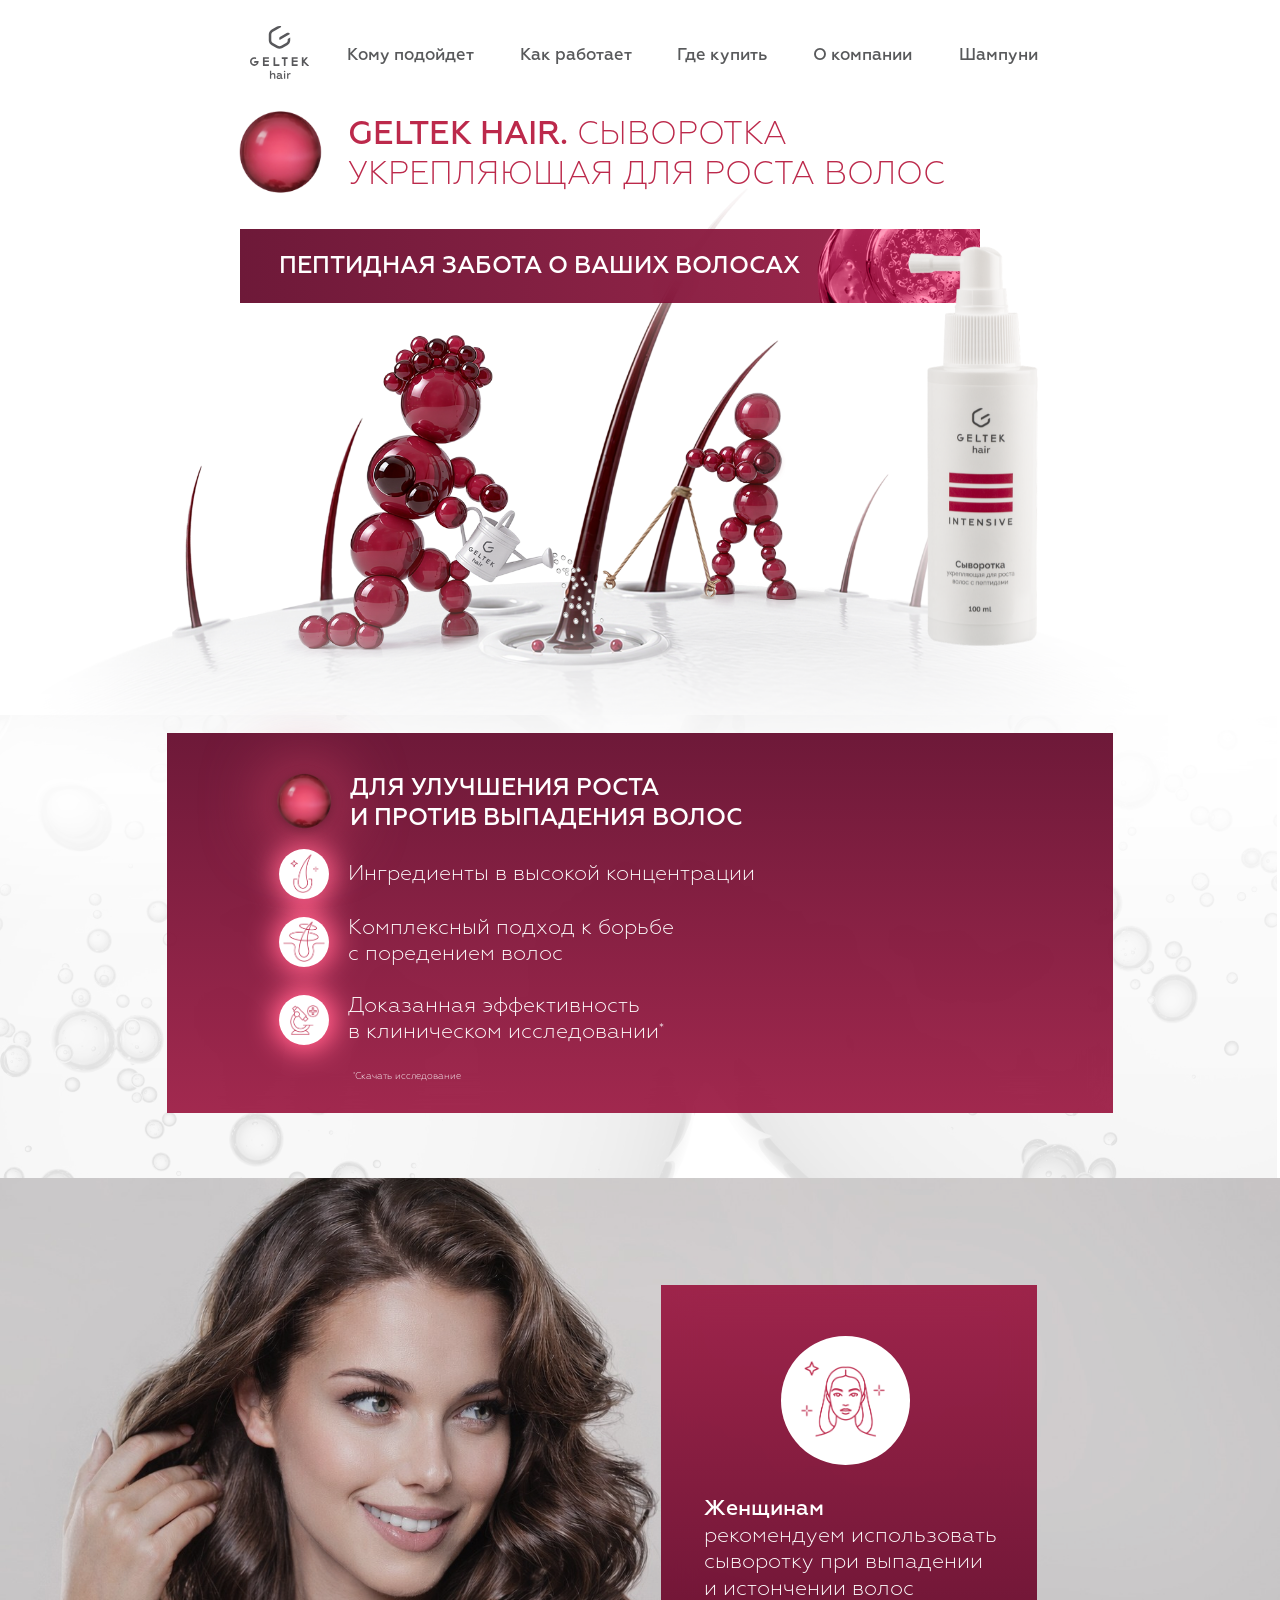
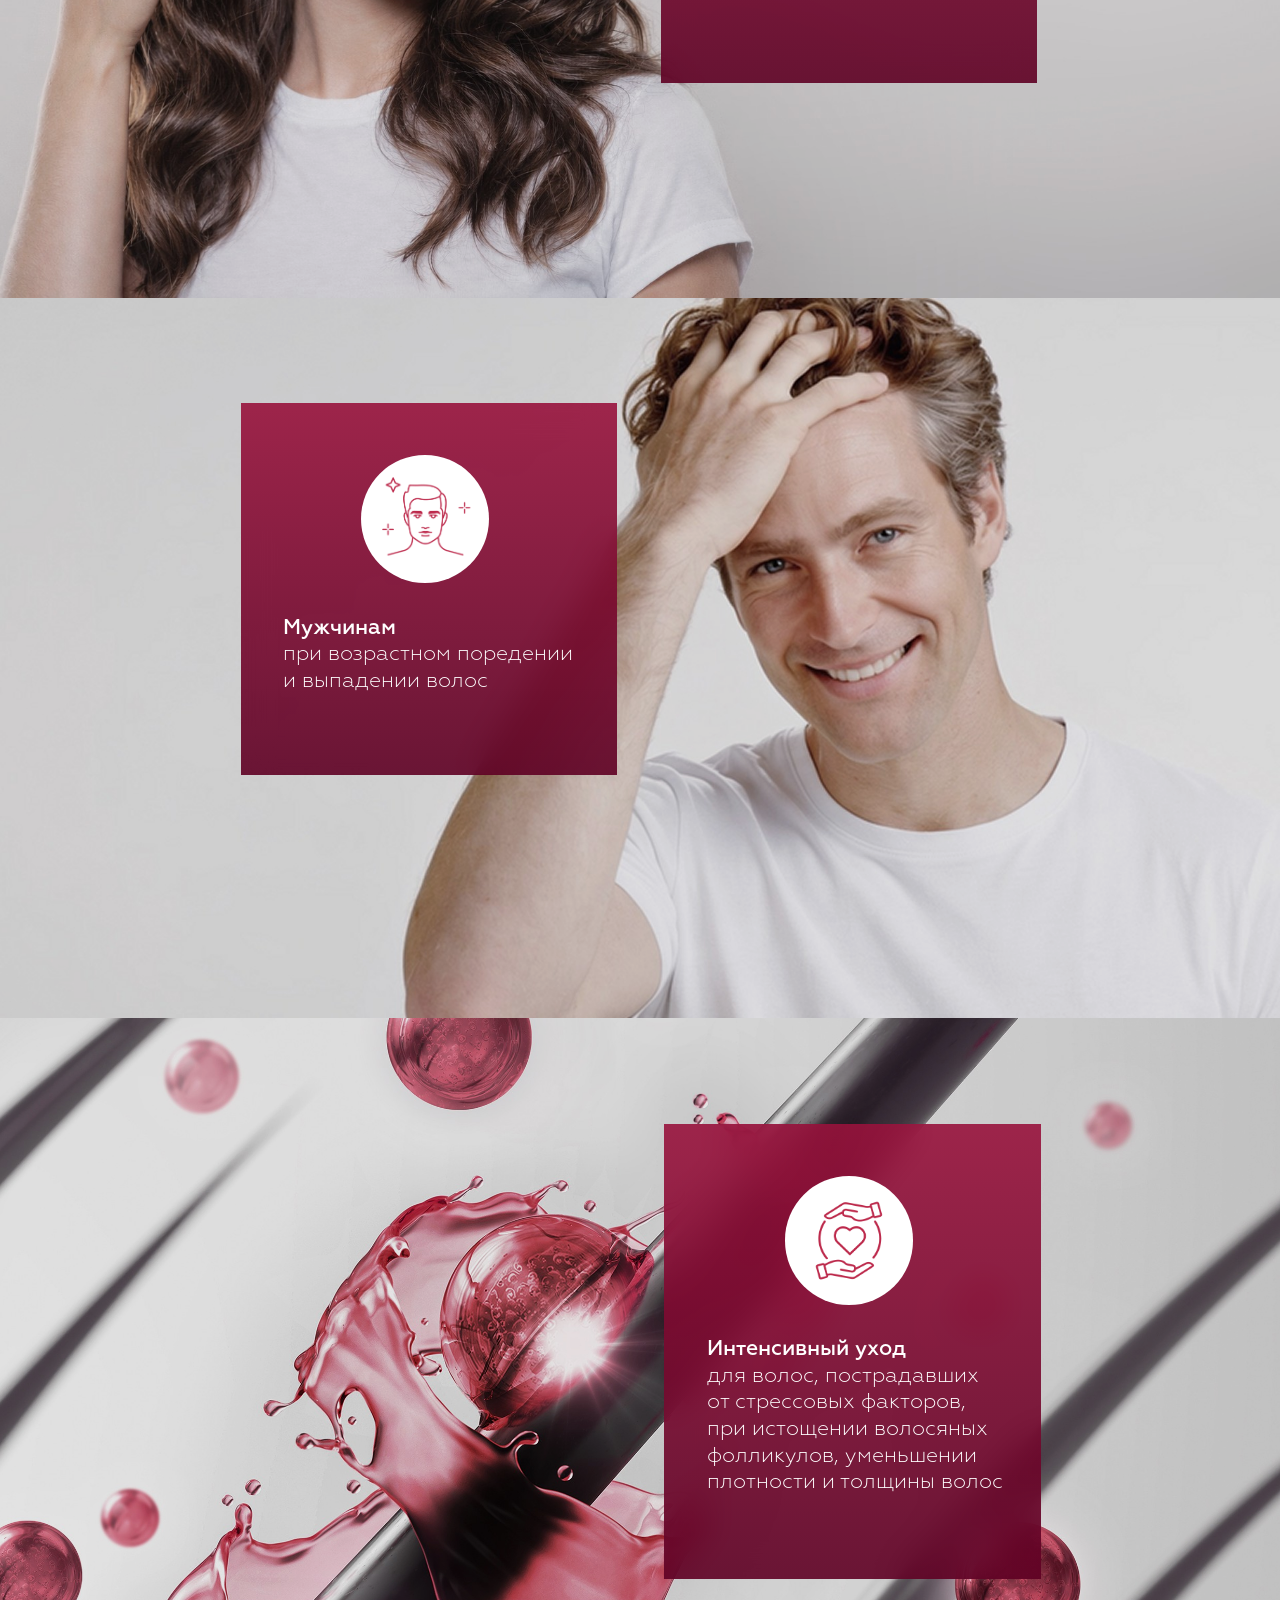
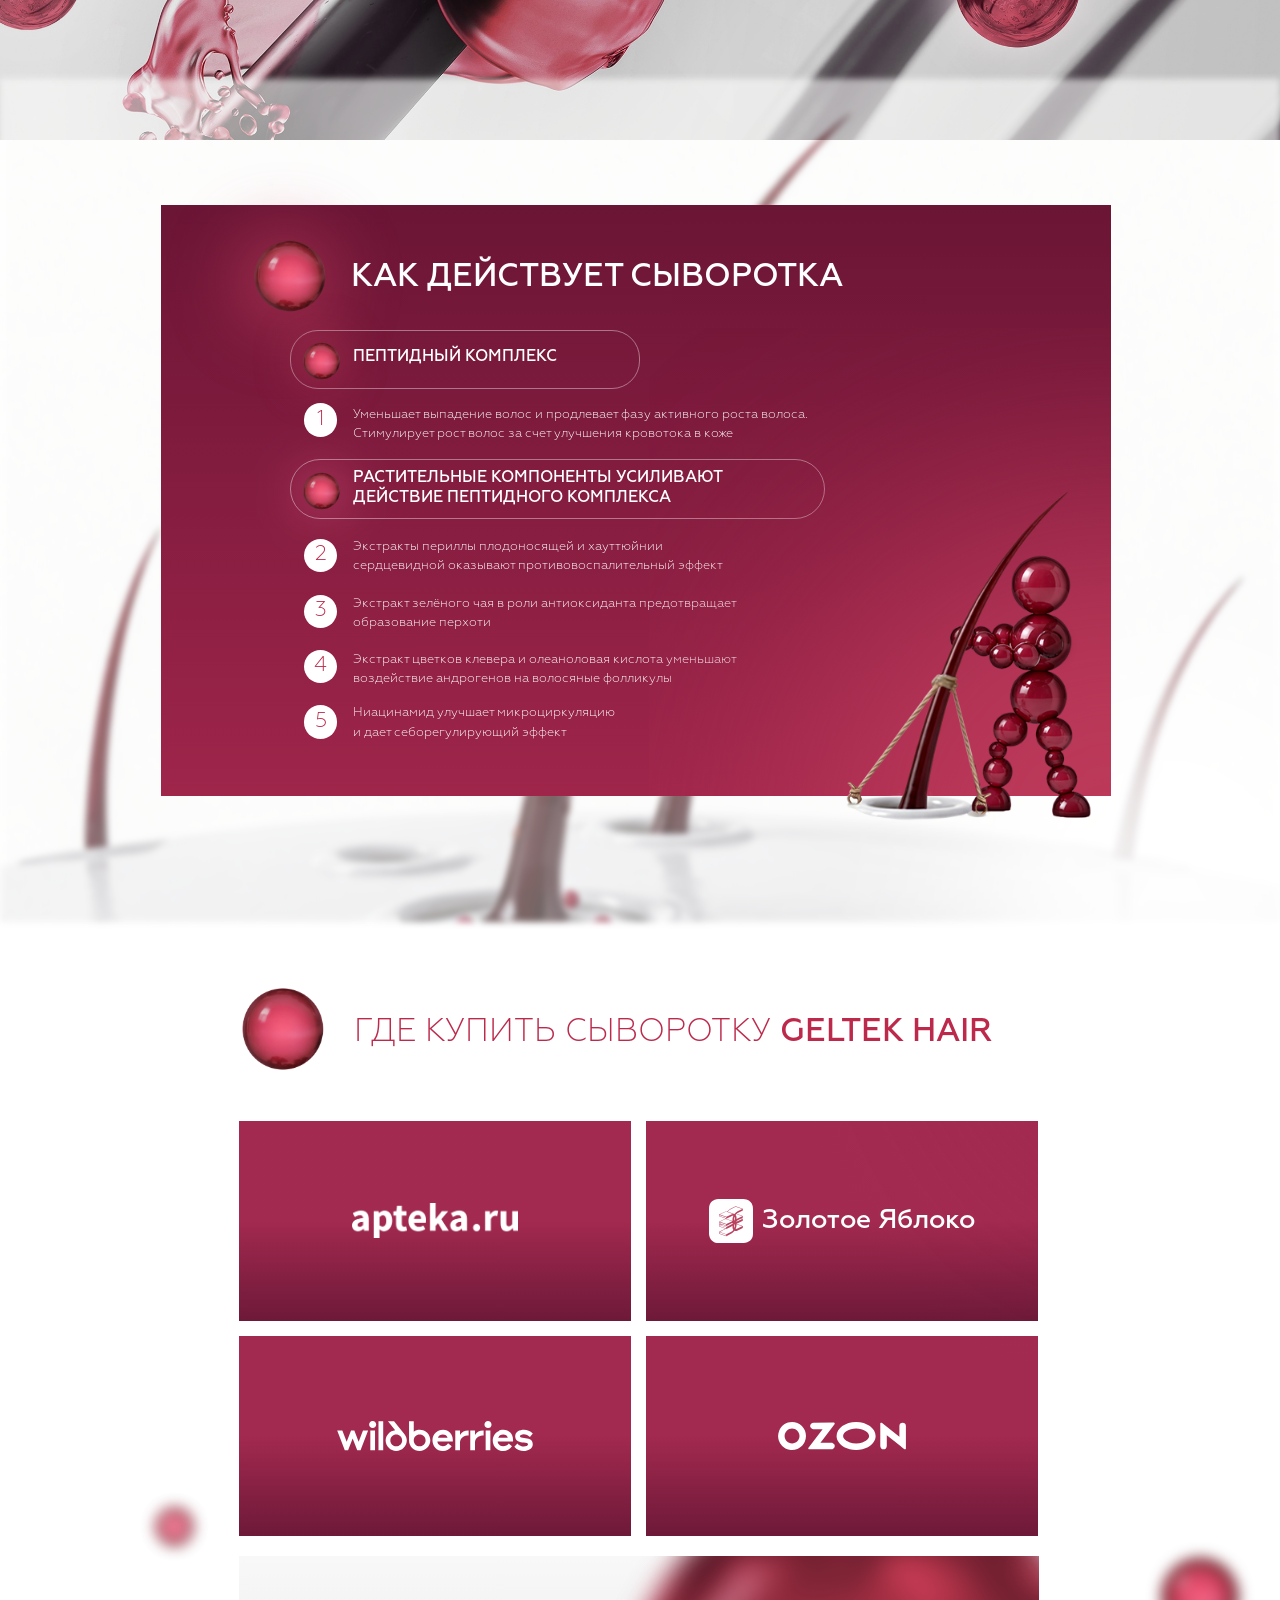
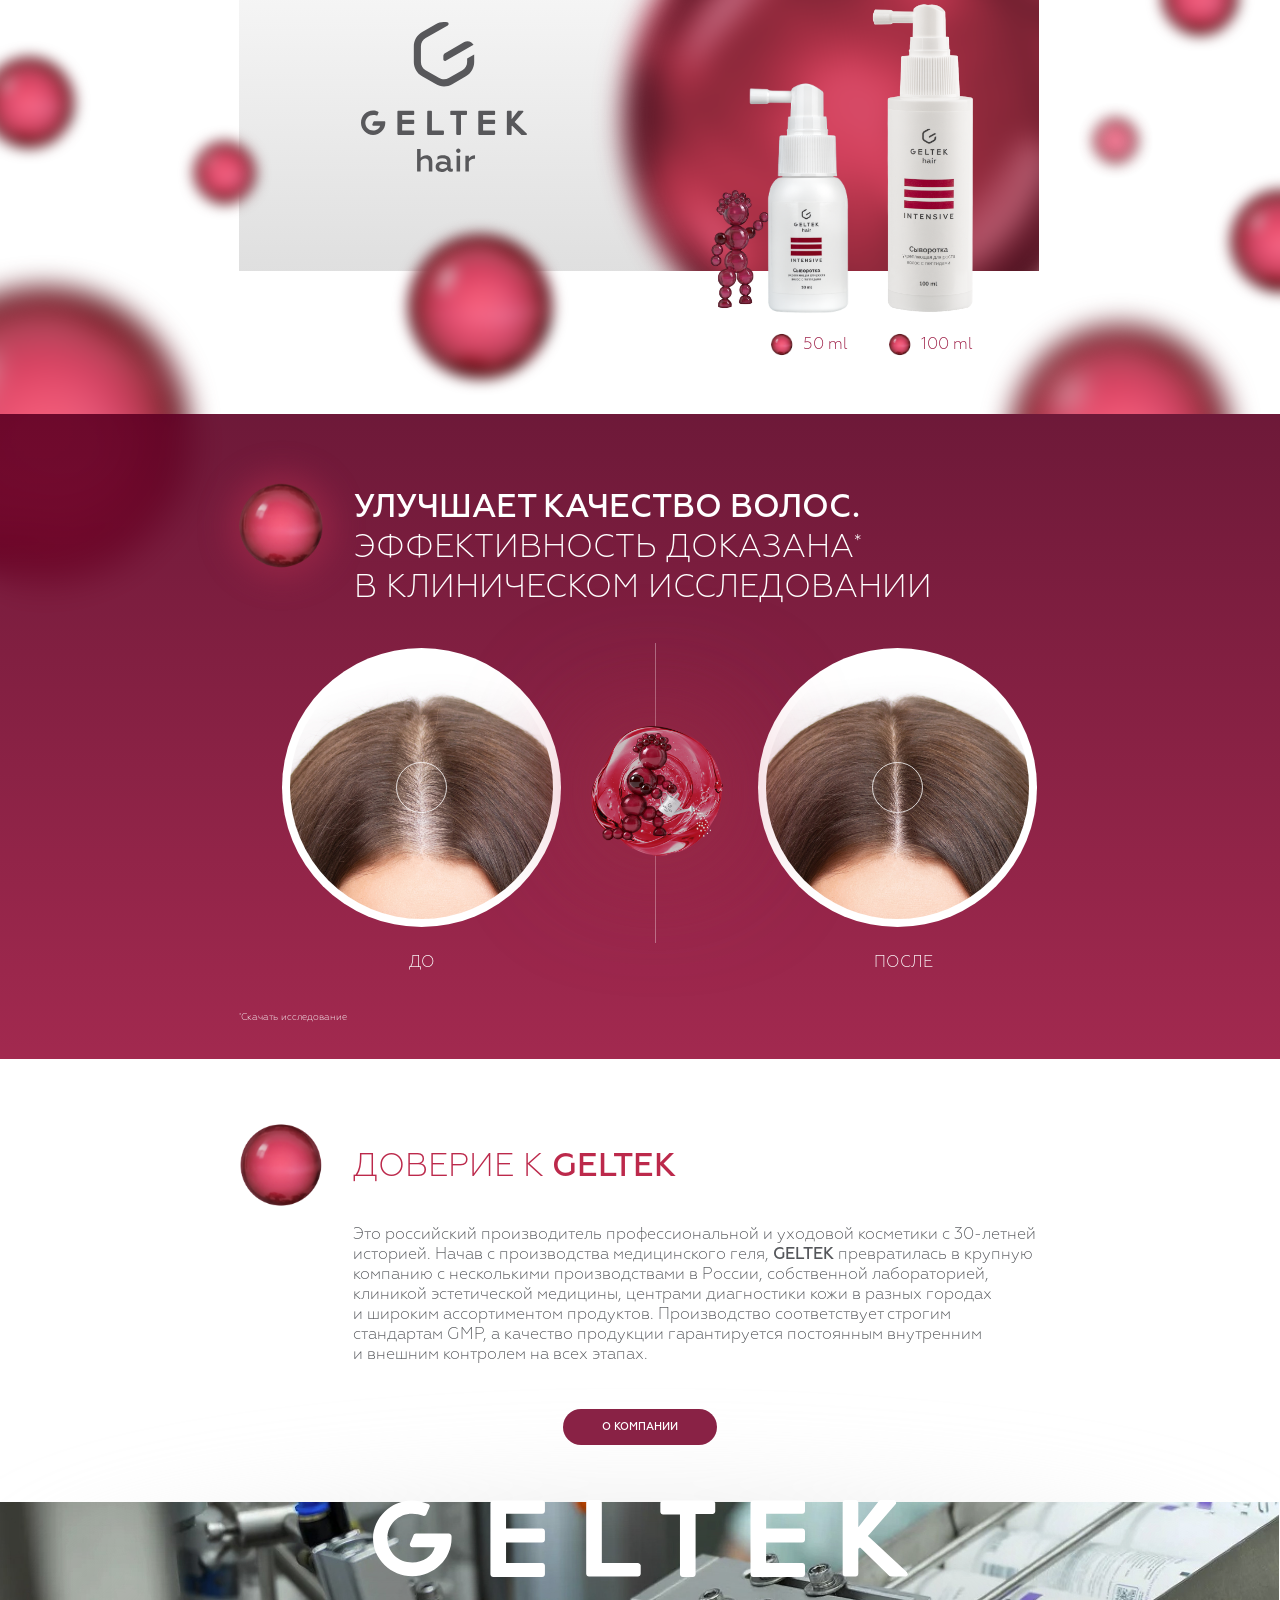
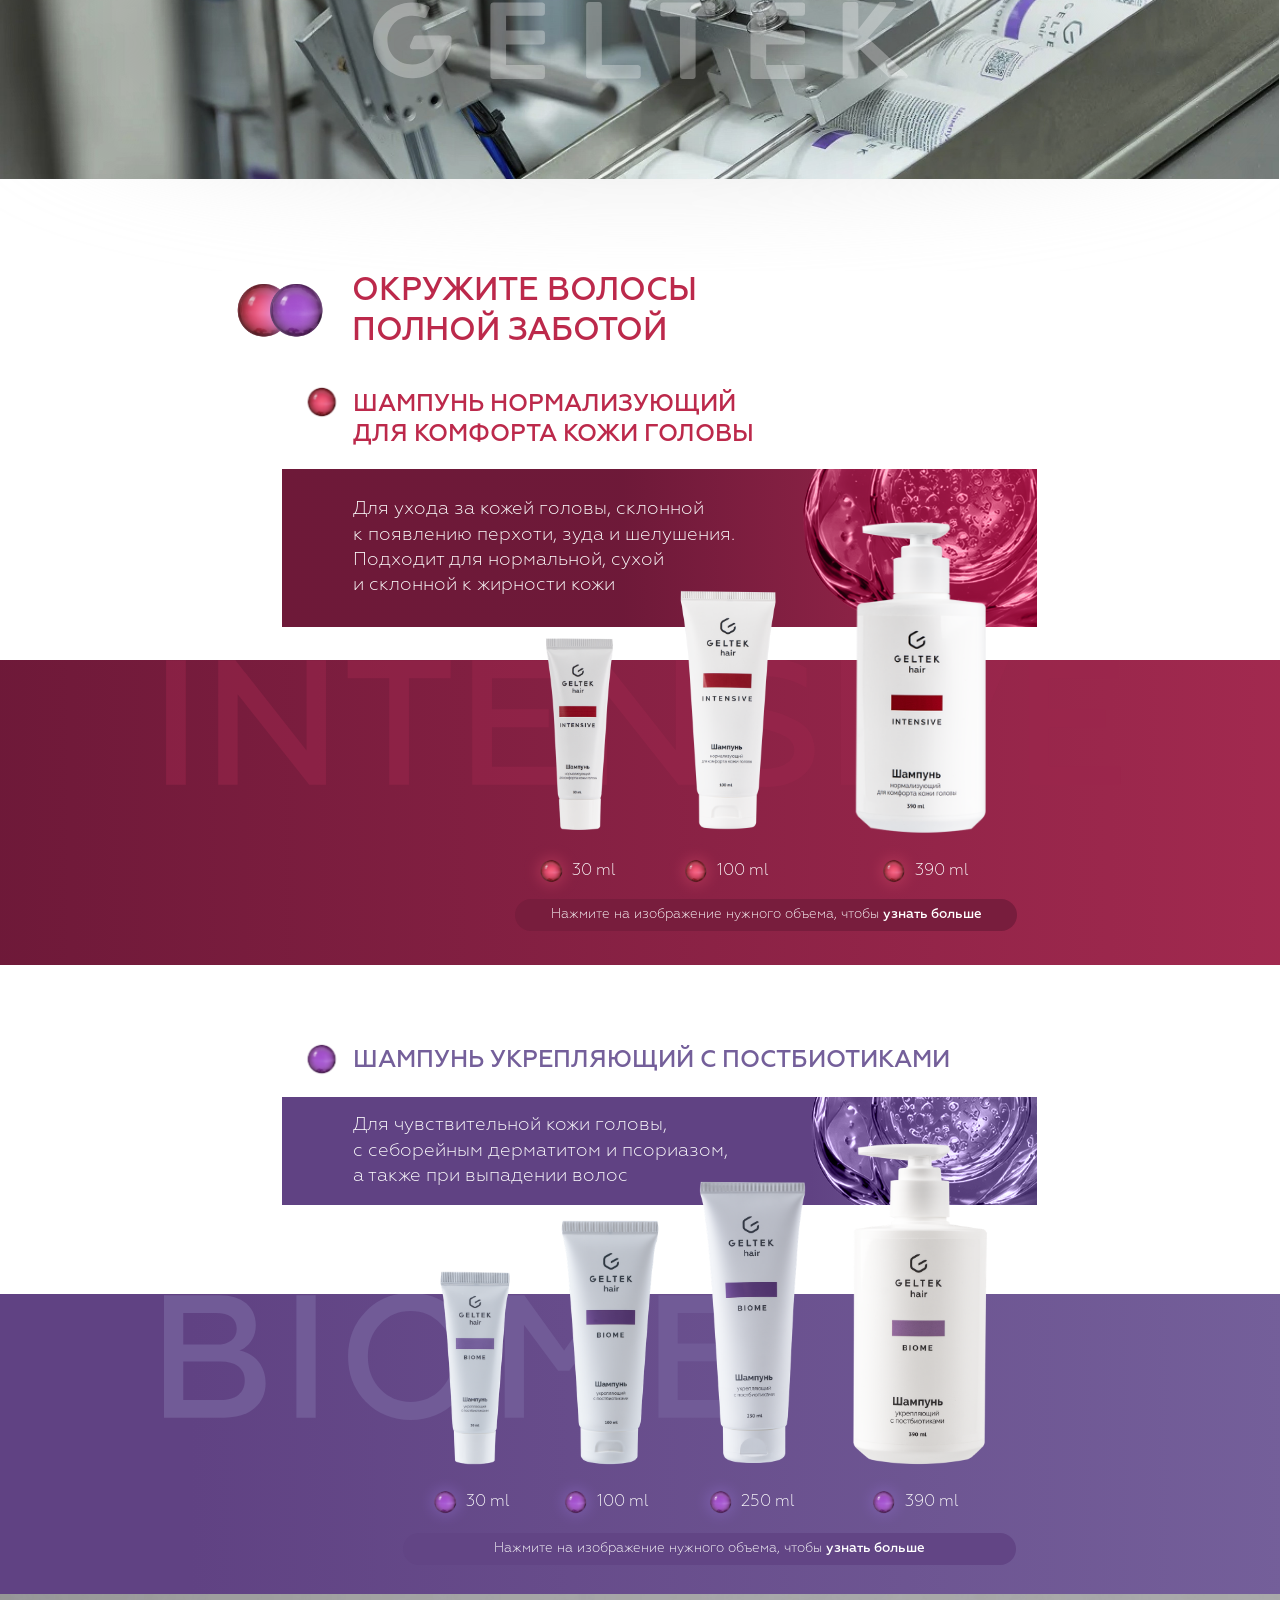
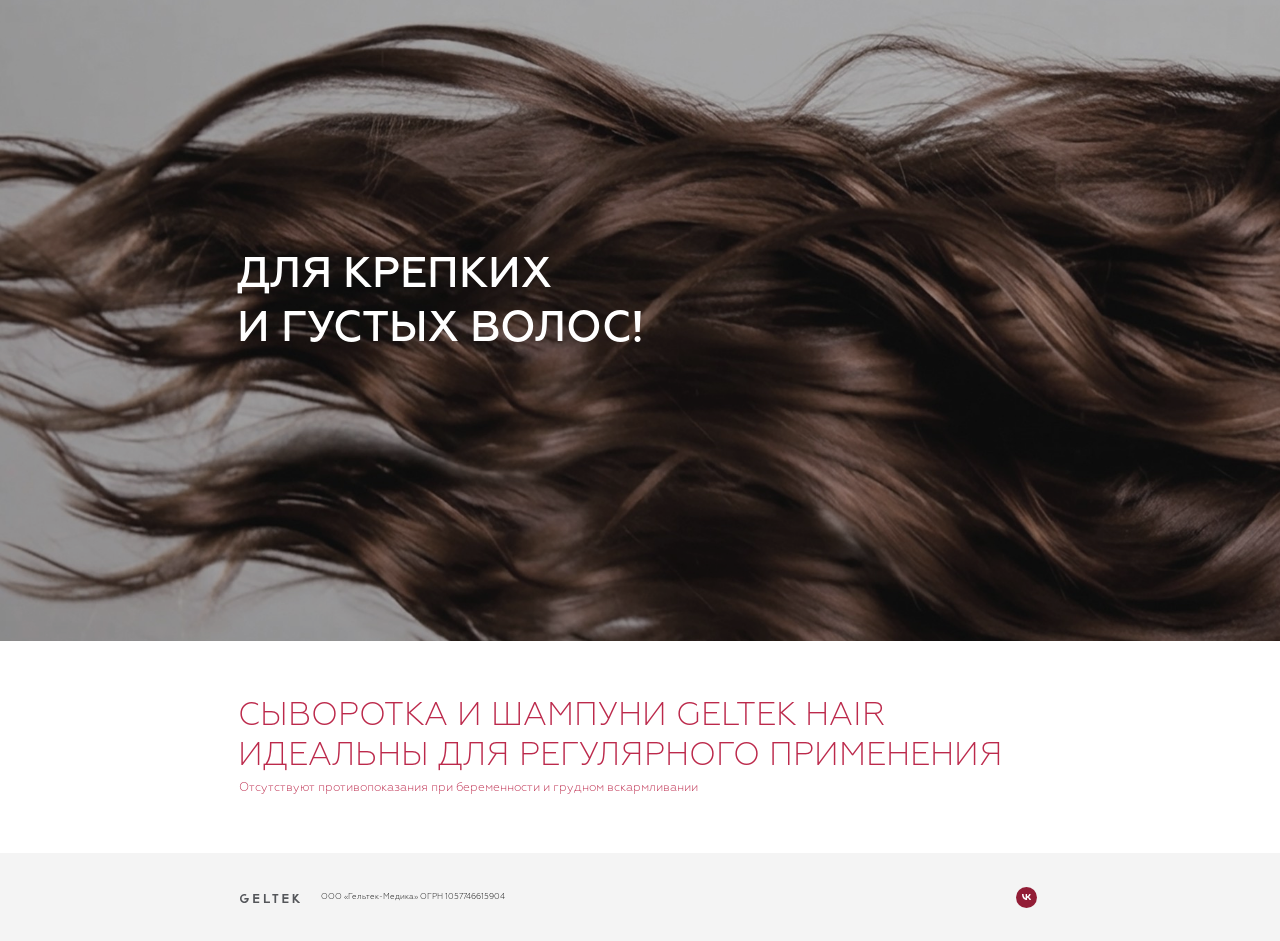
==== index.html @ f2e906d9 "Экран 5: свечение позади персонажа приведено к макету — эллипс задан своими координатами и обрезан п" ====
<!DOCTYPE html>
<html lang="ru">
<head>
<meta charset="UTF-8">
<meta name="viewport" content="width=device-width, initial-scale=1.0">
<title>GELTEK HAIR — Сыворотка укрепляющая для роста волос</title>
<meta name="description" content="GELTEK HAIR — сыворотка укрепляющая для роста и против выпадения волос. Пептидная забота о ваших волосах. Эффективность доказана в клиническом исследовании.">
<link rel="canonical" href="https://geltekhair.ru/">
<link rel="icon" href="assets/img/logos/geltek-hair.svg" type="image/svg+xml">
<meta property="og:type" content="website">
<meta property="og:title" content="GELTEK HAIR — Сыворотка укрепляющая для роста волос">
<meta property="og:description" content="Пептидная забота о ваших волосах. Для улучшения роста и против выпадения волос.">
<meta property="og:image" content="https://geltekhair.ru/assets/img/og.jpg">
<meta property="og:locale" content="ru_RU">
<meta name="theme-color" content="#BC294B">
<link rel="stylesheet" href="style.css">
</head>
<body>
<div class="stage" id="top">

  <!-- ЭКРАН 1: HERO + ПРЕИМУЩЕСТВА -->
  <section class="s1" data-fig="137:2">
    <img class="abs kv" src="assets/img/fig/hero-kv-crop.png" alt="" data-fig="137:3">
    <img class="abs bubbles" src="assets/img/fig/bubbles-crop.jpg" alt="" data-fig="137:4">

    <!-- blur-патчи переходов (растворяют края KV-фото в белый) -->
    <div class="abs patch p1"></div>
    <div class="abs patch p2"></div>
    <div class="abs patch p3"></div>
    <div class="abs patch p4"></div>
    <div class="abs patch p5"></div>
    <div class="abs patch p6"></div>
    <div class="abs patch p7"></div>
    <div class="abs patch p8"></div>
    <div class="abs patch p9"></div>

    <!-- баннер «Пептидная забота» — стекло с маскированной каплей -->
    <div class="abs banner" data-fig="137:13">
      <img class="banner-drop" src="assets/img/fig/drop-red-pt2-fx.png" alt="" data-fig="137:18">
      <span>Пептидная забота о ваших волосах</span>
    </div>

    <!-- Движение флакона по прокрутке. Конечная точка согласована: нижний край флакона
         останавливается на 30px выше нижней кромки бордовой плашки преимуществ (её низ 1669,
         высота флакона 634 → top 1005 = 52.344cqw).
         Скорость 2.2 подобрана так, чтобы флакон оставался в кадре целиком: смещение по
         странице (657px) почти равно пройденной прокрутке (803px), поэтому
         относительно окна флакон почти стоит на месте — за всё движение поднимается лишь на
         ~146px вместо прежних 500 и не уходит за верхнюю кромку. Путь пройден к 45% прохождения
         секции (1/2.2), дальше флакон стоит. -->
    <img class="abs bottle" src="assets/img/fig/serum-100.png" alt="" data-fig="147:30" data-scroll-y0="18.125" data-scroll-y1="52.344" data-scroll-speed="2.2">

    <!-- преимущества -->
    <div class="abs adv-card"></div>
    <div class="abs sph-glow"></div>
    <img class="abs sph-adv" src="assets/img/fig/sphere-red.png" alt="">
    <h2 class="abs adv-title">Для улучшения роста<br>и против выпадения волос</h2>

    <div class="abs adv-glow c1"></div>
    <div class="abs adv-ic c1"><img src="assets/img/icons-wine/follicle.png" alt=""></div>
    <p class="abs adv-item i1">Ингредиенты в высокой концентрации</p>

    <div class="abs adv-glow c2"></div>
    <div class="abs adv-ic c2"><img src="assets/img/icons-wine/skin.png" alt=""></div>
    <p class="abs adv-item i2">Комплексный подход к борьбе<br>с поредением волос</p>

    <div class="abs adv-glow c3"></div>
    <div class="abs adv-ic c3"><img src="assets/img/icons-wine/microscope.png" alt=""></div>
    <p class="abs adv-item i3">Доказанная эффективность<br>в клиническом исследовании<sup class="fn">*</sup></p>

    <a class="abs adv-note" href="assets/docs/issledovanie-syvorotka-peptidy.pdf" target="_blank" rel="noopener"><sup class="fn">*</sup>Скачать исследование</a>

    <img class="abs sph-title" src="assets/img/fig/sphere-red.png" alt="">
    <h1 class="abs hero-title"><span class="b">GELTEK HAIR.</span> Сыворотка укрепляющая для роста волос</h1>

    <!-- хедер -->
    <header class="hdr">
      <!-- Логотип — ссылка на начало страницы -->
      <a class="logo-link" href="#top"><img class="logo" src="assets/img/logos/geltek-hair.svg" alt="GELTEK hair"></a>
      <!-- Пункты меню — якорные ссылки на id соответствующих секций -->
      <nav>
        <a class="n1" href="#s2">Кому подойдет</a>
        <a class="n2" href="#s5">Как работает</a>
        <a class="n3" href="#s6">Где купить</a>
        <a class="n4" href="#s8">О компании</a>
        <a class="n5" href="#s9">Шампуни</a>
      </nav>
    </header>
  </section>

  <!-- ЭКРАН 2: ЖЕНЩИНАМ -->
  <section class="s2" data-fig="137:75" id="s2">
    <!-- Узел-аннотация 137:581: фото стартует затемнённым (data-dim) и высветляется по мере
         прокрутки -->
    <img class="abs bg" src="assets/img/fig/woman.jpg" alt="" data-fig="137:77" data-dim="0.9">
    <!-- Узел-аннотация 137:581: параллакс карточки/иконки/текста — одинаковая амплитуда data-par,
         чтобы плашка двигалась одним блоком -->
    <div class="abs glass card" data-par="12.266"></div>
    <div class="abs ic-circ icon" data-par="12.266"><img src="assets/img/icons-wine/woman.png" alt=""></div>
    <p class="abs txt" data-par="12.266"><span class="b">Женщинам</span><br>рекомендуем использовать<br>сыворотку при выпадении<br>и истончении волос</p>
  </section>

  <!-- ЭКРАН 3: МУЖЧИНАМ -->
  <section class="s3" data-fig="137:110">
    <img class="abs bg" src="assets/img/fig/man-crop.jpg" alt="" data-fig="137:112" data-dim="0.9">
    <!-- Узел-аннотация 137:550 — тот же механизм параллакса и затемнения, что и в блоке «Женщинам» -->
    <div class="abs glass card" data-par="12.266"></div>
    <div class="abs ic-circ icon" data-par="12.266"><img src="assets/img/icons-wine/man.png" alt=""></div>
    <p class="abs txt" data-par="12.266"><span class="b">Мужчинам</span><br>при возрастном поредении и выпадении волос</p>
  </section>

  <!-- ЭКРАН 4: БЕРЕЖНЫЙ УХОД -->
  <section class="s4" data-fig="137:147">
    <img class="abs bg" src="assets/img/fig/demo-crop.jpg" alt="" data-fig="137:148" data-dim="0.9">
    <!-- Узел-аннотация 137:580 — тот же механизм, что и в предыдущих блоках -->
    <div class="abs glass card" data-par="12.266"></div>
    <div class="abs ic-circ icon" data-par="12.266"><img src="assets/img/icons-wine/care.png" alt=""></div>
    <p class="abs txt" data-par="12.266"><span class="b">Интенсивный уход</span><br>для волос, пострадавших<br>от стрессовых факторов,<br>при истощении волосяных<br>фолликулов, уменьшении<br>плотности и толщины волос</p>
  </section>

  <!-- ЭКРАН 5: КАК ДЕЙСТВУЕТ СЫВОРОТКА -->
  <section class="s5" data-fig="137:165" id="s5">
    <!-- 137:166: белая подложка под кв-фоном -->
    <div class="abs white-bg"></div>
    <!-- 137:168 — фон витрины: положение макетное, без движения по прокрутке (см. style.css) -->
    <img class="abs kvbg" src="assets/img/fig/geltek-kv-bg-crop.png" alt="" data-fig="137:168">
    <div class="abs patch s5-patch"></div>
    <div class="abs glass card"></div>

    <div class="abs sph-glow title-glow"></div>
    <img class="abs sph title-sph" src="assets/img/fig/sphere-red.png" alt="">
    <h2 class="abs title">Как действует сыворотка</h2>

    <!-- Заголовок «Пептидный комплекс» в рамке-пилюле (137:221) -->
    <div class="abs pill pill1"></div>
    <div class="abs sph-glow p1-glow"></div>
    <img class="abs sph p1-sph" src="assets/img/fig/sphere-red.png" alt="">
    <h3 class="abs pill-title pill1-title">Пептидный комплекс</h3>

    <!-- Пункты разнесены на отдельные абзацы: расстояния между ними заданы координатами
         каждого пункта, а не пустой строкой внутри общего текста -->
    <p class="abs body b1">Уменьшает выпадение волос и продлевает фазу активного роста волоса.<br>Стимулирует рост волос за счет улучшения кровотока в коже</p>
    <div class="abs num-circ n1"><span>1</span></div>

    <!-- Заголовок «Растительные компоненты…» в рамке-пилюле (137:229) -->
    <div class="abs pill pill2"></div>
    <div class="abs sph-glow p2-glow"></div>
    <img class="abs sph p2-sph" src="assets/img/fig/sphere-red.png" alt="">
    <h3 class="abs pill-title pill2-title">Растительные компоненты усиливают<br>действие пептидного комплекса</h3>

    <p class="abs body b2">Экстракты периллы плодоносящей и хауттюйнии<br>сердцевидной оказывают противовоспалительный эффект</p>
    <div class="abs num-circ n2"><span>2</span></div>
    <p class="abs body b3">Экстракт зелёного чая в роли антиоксиданта предотвращает<br>образование перхоти</p>
    <div class="abs num-circ n3"><span>3</span></div>
    <p class="abs body b4">Экстракт цветков клевера и олеаноловая кислота уменьшают<br>воздействие андрогенов на волосяные фолликулы</p>
    <div class="abs num-circ n4"><span>4</span></div>
    <p class="abs body b5">Ниацинамид улучшает микроциркуляцию<br>и дает себорегулирующий эффект</p>
    <div class="abs num-circ n5"><span>5</span></div>

    <!-- 137:236 — группа маски: свечение видно только внутри её прямоугольника -->
    <div class="abs man-glow-clip">
      <div class="abs man-glow" data-fig="137:238"></div>
    </div>
    <div class="abs man-wrap" data-fig="137:235">
      <img class="abs man-ball" src="assets/img/fig/man-ball.png" alt="" data-fig="137:239">
    </div>
  </section>

  <!-- ЭКРАН 6: ГДЕ КУПИТЬ + ПРОДУКТ -->
  <section class="s6" data-fig="137:240" id="s6">
    <!-- заголовок -->
    <img class="abs ball" src="assets/img/fig/sphere-red.png" alt="">
    <h2 class="abs title">Где купить сыворотку <span class="b">GELTEK HAIR</span></h2>

    <!-- кнопки маркетплейсов -->
    <a class="abs shopbtn b1" href="https://apteka.ru/product/geltek-syvorotka-dlya-rosta-volos-s-peptidami-ukreplyayushhaya-50-ml-6a0c58deab64e4a63ecdca05/" target="_blank" rel="noopener">
      <img src="assets/img/logos/apteka-white.png" alt="apteka.ru">
    </a>
    <a class="abs shopbtn b2" href="https://goldapple.ru/19000449273-with-peptides" target="_blank" rel="noopener">
      <img class="zy-logo" src="assets/img/logos/zolotoe-yabloko.svg" alt=""><span class="zy-txt">Золотое Яблоко</span>
    </a>
    <a class="abs shopbtn b3" href="https://www.wildberries.ru/catalog/489447740/detail.aspx?targetUrl=SN" target="_blank" rel="noopener">
      <img class="wb-logo" src="assets/img/logos/wildberries.svg" alt="Wildberries">
    </a>
    <a class="abs shopbtn b4" href="https://ozon.ru/t/5DObdNM" target="_blank" rel="noopener">
      <img class="ozon-logo" src="assets/img/logos/ozon.svg" alt="OZON">
    </a>

    <!-- витрина продукта -->
    <div class="abs plate"></div>
    <div class="abs glowbox">
      <!-- .glowbox-light (137:258, слой из макета) убран: круг 50.104cqw больше клиппера .glowbox
           по высоте почти вдвое, поэтому даже с мягким краем заливки он неизбежно обрезался
           overflow:hidden жёсткой линией — читалось как светлый полупрозрачный квадрат на сфере.
           В макете над сферой нет отдельного светлого пятна — переход плашки в сферу
           идёт только за счёт собственного градиента картинки .glowbox-sphere -->
      <img class="abs glowbox-sphere" src="assets/img/fig/sphere-big.png" alt="">
    </div>
    <img class="abs showcase-logo" src="assets/img/logos/geltek-hair.svg" alt="GELTEK hair">
    <img class="abs peptidman" src="assets/img/fig/peptid-man-one.png" alt="">
    <img class="abs pack50" src="assets/img/fig/serum-50.png" alt="" data-fig="137:306">
    <img class="abs pack100" src="assets/img/fig/serum-100.png" alt="" data-fig="137:307">

    <div class="abs vol-glow g50"></div>
    <img class="abs vol-sph s50" src="assets/img/fig/sphere-red.png" alt="">
    <span class="abs vol-txt t50">50 ml</span>
    <div class="abs vol-glow g100"></div>
    <img class="abs vol-sph s100" src="assets/img/fig/sphere-red.png" alt="">
    <span class="abs vol-txt t100">100 ml</span>

    <!-- Плавающие декоративные сферы фона (137:674 «spheres», группа A2).
         Обёрнуты в .deco-layer — слой шириной 100vw, отцентрованный по окну, чтобы обрезка шла по
         краю окна, а не по рамке .stage (max-width:1920px) — иначе сферы f6/f7, выходящие за границы
         0..100cqw, срезались бы на широких экранах. left каждой сферы получил компенсацию
         calc(...+(100vw-100cqw)/2), чтобы положение относительно плашки/витрины не менялось при
         viewport>1920 (без неё сферы съезжали бы влево на величину бокового отступа .stage).
         Параллакс группы шариков — data-par обязательно на внутренней .deco-par, а не на .deco-layer:
         main.js пишет параллакс через el.style.transform, и если повесить его на сам .deco-layer,
         инлайн-стиль затрёт CSS-центрирование translateX(-50%) и сломает обрезку по краю окна. -->
    <div class="abs deco-layer">
      <div class="deco-par" data-par="12.969">
        <img class="abs float f1" src="assets/img/fig/sphere-red.png" alt="" data-fig="137:299">
        <img class="abs float f2" src="assets/img/fig/sphere-red.png" alt="" data-fig="215:2">
        <img class="abs float f3" src="assets/img/fig/sphere-red.png" alt="" data-fig="137:295">
        <img class="abs float f4" src="assets/img/fig/sphere-red.png" alt="" data-fig="137:296">
        <img class="abs float f5" src="assets/img/fig/sphere-red.png" alt="" data-fig="206:368">
        <img class="abs float f6" src="assets/img/fig/sphere-red.png" alt="" data-fig="137:297">
        <img class="abs float f8" src="assets/img/fig/sphere-red.png" alt="" data-fig="206:372">
        <img class="abs float f9" src="assets/img/fig/sphere-red.png" alt="" data-fig="137:294">
      </div>
    </div>
    <!-- f7 вынесен из .deco-layer (overflow:hidden по высоте .s6 обрезал шар снизу) — на прямом
         ребёнке .s6 своя параллакс-разметка (data-par как у .deco-par); z-index ниже .s7 .s7card,
         чтобы шар уходил под бордовую плашку следующего экрана. -->
    <img class="abs float f7" src="assets/img/fig/sphere-red.png" alt="" data-fig="137:298" data-par="12.969">
  </section>

  <!-- ЭКРАН 7: ДО/ПОСЛЕ -->
  <section class="s7" data-fig="137:310">
    <div class="abs glass s7card" data-fig="137:311"></div>

    <div class="abs sph-glow s7-glow"></div>
    <img class="abs sph s7-sph" src="assets/img/fig/sphere-red.png" alt="">
    <h2 class="abs s7-title"><span class="b">Улучшает качество волос.</span><br>Эффективность доказана<sup class="fn">*</sup><br>в клиническом исследовании</h2>

    <!-- ДО -->
    <!-- Круг «до»/«после» и шар-разделитель движутся при прокрутке как единое целое:
         data-par перенесён с фото на кольцо/маску/точку/подпись каждого круга
         (одна и та же амплитуда — двигаются синхронно), фото внутри маски больше не смещается
         отдельно -->
    <div class="abs ba-ring ba-before" data-par="5.188"></div>
    <div class="abs ba-mask ba-before-m" data-par="5.188"><img src="assets/img/fig/before.png" alt="До"></div>
    <div class="abs ba-dot ba-before-dot" data-par="5.188"></div>
    <span class="abs ba-label ba-before-label" data-par="5.188">до</span>

    <!-- ПОСЛЕ -->
    <div class="abs ba-ring ba-after" data-par="5.188"></div>
    <div class="abs ba-mask ba-after-m" data-par="5.188"><img src="assets/img/fig/after.png" alt="После"></div>
    <div class="abs ba-dot ba-after-dot" data-par="5.188"></div>
    <span class="abs ba-label ba-after-label" data-par="5.188">после</span>

    <!-- капля-разделитель по центру: линия — статичная ось, шар (капля+блики) едет вместе с
         кругами до/после той же амплитудой -->
    <div class="abs ba-line"></div>
    <div class="abs ba-glow1" data-par="5.188"></div>
    <img class="abs ba-drop" src="assets/img/fig/drop-small.png" alt="" data-par="5.188">
    <div class="abs ba-glow2" data-par="5.188"></div>
    <img class="abs ba-ball" src="assets/img/fig/ball-5.png" alt="" data-par="5.188">

    <a class="abs s7-note" href="assets/docs/issledovanie-syvorotka-peptidy.pdf" target="_blank" rel="noopener"><sup class="fn">*</sup>Скачать исследование</a>
  </section>

  <!-- ЭКРАН 8: ДОВЕРИЕ + ПРОИЗВОДСТВО -->
  <section class="s8" data-fig="137:346" id="s8">
    <img class="abs sph s8-sph" src="assets/img/fig/sphere-red.png" alt="">
    <h2 class="abs s8-title">Доверие к <span class="b">GELTEK</span></h2>

    <!-- Раскладка строк повторяет узел 137:349: два принудительных переноса (в макете символы
         U+2028 после «в разных городах» и после «постоянным внутренним») и неразрывные пробелы
         вокруг «медицинского геля, GELTEK превратилась». Без них текст течёт плотнее макета:
         строки набираются шире, и раскладка расходится начиная с четвёртой строки. -->
    <p class="abs s8-body">Это российский производитель профессиональной и уходовой косметики с 30-летней историей. Начав с производства&nbsp;медицинского геля,&nbsp;<span class="b">GELTEK</span>&nbsp;превратилась в крупную компанию с несколькими производствами в России, собственной лабораторией, клиникой эстетической медицины, центрами диагностики кожи в разных городах<br>и широким ассортиментом продуктов. Производство соответствует строгим стандартам GMP, а качество продукции гарантируется постоянным внутренним<br>и внешним контролем на всех этапах.</p>

    <a class="abs s8-btn" href="https://geltek.ru/about/" target="_blank" rel="noopener">О компании</a>

    <img class="abs s8-photo" src="assets/img/fig/picture-crop.jpg" alt="" data-fig="137:355">
    <div class="abs s8-shadow"></div>
    <!-- В макете два состояния одного логотипа (137:359 исходное / 137:373 конечное, opacity .3
         у конечного — иллюстрация конечного положения, не отдельный эффект). Один элемент —
         векторный (точнее по макету: h=116.2 против 145 у текстовой имитации) — с движением вниз
         через тот же механизм data-scroll-y0/y1, что и флакон. -->
    <img class="abs s8-logo" src="assets/img/fig/geltek-logo.svg" alt="GELTEK" data-fig="137:359" data-scroll-y0="34.479" data-scroll-y1="48.281">
    <!-- 137:373 — вторая, полупрозрачная копия логотипа (opacity 0.3), в макете стоит статично
         на 153px ниже первой; отсутствовала в разметке -->
    <img class="abs s8-logo s8-logo-echo" src="assets/img/fig/geltek-logo.svg" alt="" data-fig="137:373">
  </section>

  <!-- ЭКРАН 9: ШАМПУНИ -->
  <section class="s9" data-fig="137:388" id="s9">
    <img class="abs s9-duo" src="assets/img/fig/spheres-duo.png" alt="">
    <h2 class="abs s9-title">Окружите волосы<br>полной заботой</h2>

    <!-- ШАМПУНЬ НОРМАЛИЗУЮЩИЙ (красный) -->
    <img class="abs sph r-sph" src="assets/img/fig/sphere-red.png" alt="">
    <h3 class="abs subhat r-subhat">Шампунь нормализующий<br>для комфорта кожи головы</h3>

    <div class="abs banner r-banner" data-fig="137:436">
      <img class="banner-drop" src="assets/img/fig/drop-red-pt15-fx.png" alt="" data-fig="138:41">
      <span>Для ухода за кожей головы, склонной<br>к появлению перхоти, зуда и шелушения.<br>Подходит для нормальной, сухой<br>и склонной к жирности кожи</span>
    </div>

    <a class="abs pack r-norm30" href="https://ozon.ru/t/V258OoT" target="_blank" rel="noopener" aria-label="Шампунь нормализующий 30 мл на OZON" data-fig="137:461"><img src="assets/img/fig/norm-30.png" alt="Шампунь нормализующий, 30 мл"></a>
    <a class="abs pack r-norm100" href="https://ozon.ru/t/J5zUUoa" target="_blank" rel="noopener" aria-label="Шампунь нормализующий 100 мл на OZON" data-fig="137:462"><img src="assets/img/fig/norm-100.png" alt="Шампунь нормализующий, 100 мл"></a>
    <a class="abs pack r-norm390" href="https://ozon.ru/t/LCK6Qqv" target="_blank" rel="noopener" aria-label="Шампунь нормализующий 390 мл на OZON" data-fig="137:475"><img src="assets/img/fig/norm-390.png" alt="Шампунь нормализующий, 390 мл"></a>

    <div class="abs vol-glow r-g1"></div><img class="abs vol-sph r-s1" src="assets/img/fig/sphere-red.png" alt=""><span class="abs vol-txt r-t1">30 ml</span>
    <div class="abs vol-glow r-g2"></div><img class="abs vol-sph r-s2" src="assets/img/fig/sphere-red.png" alt=""><span class="abs vol-txt r-t2">100 ml</span>
    <div class="abs vol-glow r-g3"></div><img class="abs vol-sph r-s3" src="assets/img/fig/sphere-red.png" alt=""><span class="abs vol-txt r-t3">390 ml</span>

    <div class="abs r-band" data-fig="137:450"><img class="wm-svg wm-intensive" src="assets/img/fig/intensive.svg" alt="Intensive"></div>
    <p class="abs more-txt r-more">Нажмите на изображение нужного объема, чтобы <b>узнать больше</b></p>

    <!-- ШАМПУНЬ УКРЕПЛЯЮЩИЙ С ПОСТБИОТИКАМИ (фиолетовый) -->
    <img class="abs sph v-sph" src="assets/img/fig/sphere-violet.png" alt="">
    <h3 class="abs subhat v-subhat">Шампунь укрепляющий с постбиотиками</h3>

    <div class="abs banner v-banner">
      <img class="banner-drop" src="assets/img/fig/drop-violet-fx.png" alt="" data-fig="137:411">
      <span>Для чувствительной кожи головы,<br>с себорейным дерматитом и псориазом,<br>а также при выпадении волос</span>
    </div>

    <a class="abs pack v-post30" href="https://ozon.ru/t/QWfvYLg" target="_blank" rel="noopener" aria-label="Шампунь укрепляющий с постбиотиками 30 мл на OZON" data-fig="229:13"><img src="assets/img/fig/post-30.png" alt="Шампунь укрепляющий с постбиотиками, 30 мл"></a>
    <a class="abs pack v-post100" href="https://ozon.ru/t/D4Ckk4i" target="_blank" rel="noopener" aria-label="Шампунь укрепляющий с постбиотиками 100 мл на OZON" data-fig="229:20"><img src="assets/img/fig/post-100.png" alt="Шампунь укрепляющий с постбиотиками, 100 мл"></a>
    <a class="abs pack v-post250" href="https://ozon.ru/t/D4Ckjau" target="_blank" rel="noopener" aria-label="Шампунь укрепляющий с постбиотиками 250 мл на OZON" data-fig="137:434"><img src="assets/img/fig/post-250.png" alt="Шампунь укрепляющий с постбиотиками, 250 мл"></a>
    <a class="abs pack v-post390" href="https://ozon.ru/t/cFSZZbb" target="_blank" rel="noopener" aria-label="Шампунь укрепляющий с постбиотиками 390 мл на OZON" data-fig="137:431"><img src="assets/img/fig/post-390.png" alt="Шампунь укрепляющий с постбиотиками, 390 мл"></a>

    <div class="abs vol-glow v-g1"></div><img class="abs vol-sph v-s1" src="assets/img/fig/sphere-violet.png" alt=""><span class="abs vol-txt v-t1">30 ml</span>
    <div class="abs vol-glow v-g2"></div><img class="abs vol-sph v-s2" src="assets/img/fig/sphere-violet.png" alt=""><span class="abs vol-txt v-t2">100 ml</span>
    <div class="abs vol-glow v-g3"></div><img class="abs vol-sph v-s3" src="assets/img/fig/sphere-violet.png" alt=""><span class="abs vol-txt v-t3">250 ml</span>
    <div class="abs vol-glow v-g4"></div><img class="abs vol-sph v-s4" src="assets/img/fig/sphere-violet.png" alt=""><span class="abs vol-txt v-t4">390 ml</span>

    <div class="abs v-band" data-fig="137:394"><img class="wm-svg wm-biome" src="assets/img/fig/biome.svg" alt="Biome"></div>
    <p class="abs more-txt v-more">Нажмите на изображение нужного объема, чтобы <b>узнать больше</b></p>
  </section>

  <!-- ЭКРАН 10: КРЕПКИЕ ВОЛОСЫ + ФИНАЛ -->
  <section class="s10" data-fig="137:476">
    <!-- Затемнение фотографии постоянное, 20% — как слой затемнения в макете (см. style.css) -->
    <img class="abs s10-photo" src="assets/img/fig/hair.jpg" alt="">
    <!-- Узел-аннотация 137:579: лёгкое движение при прокрутке (data-par) -->
    <h2 class="abs s10-title" data-par="10.208">Для крепких<br>и густых волос!</h2>

    <div class="abs s10-base"></div>
    <!-- Узел 137:486 макета — Geometria-Light 300 без выделения; перенос строки после
         "GELTEK HAIR" (два пробела в макете отмечали место переноса) -->
    <h3 class="abs s10-cta">Сыворотка и шампуни GELTEK HAIR<br>идеальны для регулярного применения</h3>
    <p class="abs s10-note" data-fig="183:2612">Отсутствуют противопоказания при беременности и грудном вскармливании</p>
  </section>

  <!-- ФУТЕР -->
  <footer class="s-foot" data-fig="137:487">
    <img class="abs foot-logo" src="assets/img/logos/geltek-main.svg" alt="GELTEK">
    <p class="abs foot-text">ООО «Гельтек-Медика» ОГРН 1057746615904</p>
    <a class="abs foot-vk" href="https://vk.ru/geltekcosmetics" target="_blank" rel="noopener" aria-label="ВКонтакте" data-fig="137:496">
      <img class="foot-vk-mono" src="assets/img/fig/vk-mono.svg" alt="" data-fig="137:501">
    </a>
  </footer>

</div>

<!-- ==================== МОБИЛЬНАЯ ВЕРСТКА (база 320px, cqw = px/3.2) ==================== -->
<div class="stage--mobile" id="m-top">

  <!-- Мобильное меню — по фрейму 188:155 (spec_v2_menu.json, 159x177, cqw=px/3.2): порядок и
       текст пунктов взяты из спеки как есть (отличается от порядка в десктопной шапке). Логотип
       обёрнут в ссылку. -->
  <header class="m-hdr">
    <!-- якорь #top живёт на десктопном .stage, который при мобильной ширине display:none —
         для мобильной ветки нужен собственный: id="m-top" на .stage--mobile -->
    <a class="m-hdr-logo-link" href="#m-top"><img class="m-hdr-logo" src="assets/img/logos/geltek-hair.svg" alt="GELTEK hair"></a>
    <span class="m-burger" role="button" tabindex="0" aria-label="Меню" aria-expanded="false"><i></i><i></i><i></i></span>
    <nav class="m-menu">
      <a href="#m-s5">Как работает</a>
      <a href="#m-s6">Где купить</a>
      <a href="#m-s8">О компании</a>
      <a href="#m-s9">Шампуни</a>
      <a href="#m-s2">Кому подойдет</a>
    </nav>
  </header>

  <!-- M-ЭКРАН 1: HERO + ПРЕИМУЩЕСТВА -->
  <section class="m-s1" data-fig="183:2557">
    <img class="abs m-kv" src="assets/img/fig/hero-kv-crop-m.png" alt="" data-fig="183:2557">
    <div class="abs m-patch"></div>

    <img class="abs m-sph m-title-sph" src="assets/img/fig/sphere-red.png" alt="">
    <h1 class="abs m-hero-title"><span class="b">GELTEK HAIR.</span> Сыворотка укрепляющая для роста волос</h1>

    <div class="abs m-banner">
      <img class="banner-drop" src="assets/img/fig/drop-red.png" alt="">
      <span>Пептидная забота о ваших волосах</span>
    </div>
    <img class="abs m-bottle" src="assets/img/fig/serum-100.png" alt="" data-scroll-y0="64.063" data-scroll-y1="70">

    <div class="abs glass m-adv-card"></div>
    <div class="abs m-sph-glow m-adv-glow"></div>
    <img class="abs m-sph m-adv-sph" src="assets/img/fig/sphere-red.png" alt="">
    <h2 class="abs m-adv-title">Для улучшения роста и против выпадения волос</h2>

    <div class="abs m-ic-glow g1"></div>
    <div class="abs m-ic-circ m-ic1"><img src="assets/img/icons-wine/follicle.png" alt=""></div>
    <p class="abs m-adv-item m-i1">Ингредиенты в высокой<br>концентрации</p>

    <div class="abs m-ic-glow g2"></div>
    <div class="abs m-ic-circ m-ic2"><img src="assets/img/icons-wine/skin.png" alt=""></div>
    <p class="abs m-adv-item m-i2">Комплексный подход<br>к борьбе с поредением волос</p>

    <div class="abs m-ic-glow g3"></div>
    <div class="abs m-ic-circ m-ic3"><img src="assets/img/icons-wine/microscope.png" alt=""></div>
    <p class="abs m-adv-item m-i3">Доказанная эффективность<br>в клиническом исследовании<sup class="fn">*</sup></p>

    <a class="abs m-note" href="assets/docs/issledovanie-syvorotka-peptidy.pdf" target="_blank" rel="noopener"><sup class="fn">*</sup>Скачать исследование</a>
  </section>

  <!-- M-ЭКРАН 2: ЖЕНЩИНАМ -->
  <section class="m-s2 m-card-screen" data-fig="181:1849" id="m-s2">
    <img class="abs m-photo" src="assets/img/fig/woman-crop-m.jpg" alt="" data-fig="181:1849">
    <div class="abs glass m-card"></div>
    <div class="abs m-ic-circ m-icon"><img src="assets/img/icons-wine/woman.png" alt=""></div>
    <p class="abs m-txt"><span class="b">Женщинам</span><br>рекомендуем использовать сыворотку при выпадении<br>и истончении волос</p>
  </section>

  <!-- M-ЭКРАН 3: МУЖЧИНАМ -->
  <section class="m-s3 m-card-screen" data-fig="181:1860">
    <img class="abs m-photo" src="assets/img/fig/man-crop-m.jpg" alt="" data-fig="181:1860">
    <div class="abs glass m-card"></div>
    <div class="abs m-ic-circ m-icon"><img src="assets/img/icons-wine/man.png" alt=""></div>
    <p class="abs m-txt"><span class="b">Мужчинам</span><br>при возрастном поредении и выпадении волос</p>
  </section>

  <!-- M-ЭКРАН 4: БЕРЕЖНЫЙ УХОД -->
  <section class="m-s4 m-card-screen" data-fig="181:1911">
    <img class="abs m-photo" src="assets/img/fig/demo-crop-m.jpg" alt="" data-fig="181:1911">
    <div class="abs glass m-card"></div>
    <div class="abs m-ic-circ m-icon"><img src="assets/img/icons-wine/care.png" alt=""></div>
    <p class="abs m-txt"><span class="b">Интенсивный уход</span><br>для волос, пострадавших от стрессовых факторов, при истощении волосяных фолликулов, уменьшении плотности и толщины волос</p>
  </section>

  <!-- M-ЭКРАН 5: КАК ДЕЙСТВУЕТ -->
  <section class="m-s5 acc-a-closed acc-b-closed" data-fig="181:2081" id="m-s5">
    <img class="abs m-s5-bg" src="assets/img/fig/geltek-kv-bg-crop-m.png" alt="" data-fig="181:2081">
    <div class="abs m-s5-shadow"></div>
    <div class="abs m-s5-man-wrap"><img class="abs m-s5-man" src="assets/img/fig/man-ball.png" alt=""></div>
    <div class="abs glass m-s5-card"></div>

    <div class="abs m-sph-glow m-s5-title-glow"></div>
    <img class="abs m-sph m-s5-title-sph" src="assets/img/fig/sphere-red.png" alt="">
    <h2 class="abs m-s5-title">Как действует сыворотка</h2>

    <div class="abs m-pill m-pill1" data-acc="a" role="button" tabindex="0" aria-expanded="false" aria-controls="m-acc-a" aria-label="Пептидный комплекс — раскрыть"></div>
    <div class="abs m-sph-glow m-p1-glow"></div>
    <img class="abs m-sph m-p1-sph" src="assets/img/fig/sphere-red.png" alt="">
    <h3 class="abs m-pill-title m-pill1-title" data-acc="a">Пептидный комплекс</h3>
    <span class="abs m-acc-sign m-acc-sign-a" aria-hidden="true"></span>

    <div class="abs m-num-circ m-n1 acc-a" id="m-acc-a"><span>1</span></div>
    <p class="abs m-body m-b1 acc-a">Уменьшает выпадение<br>волос и продлевает фазу<br>активного роста волоса.<br>Стимулирует рост волос<br>за счет улучшения<br>кровотока в коже</p>

    <div class="abs m-pill m-pill2" data-acc="b" role="button" tabindex="0" aria-expanded="false" aria-controls="m-acc-b" aria-label="Растительные компоненты усиливают действие пептидного комплекса — раскрыть"></div>
    <div class="abs m-sph-glow m-p2-glow"></div>
    <img class="abs m-sph m-p2-sph" src="assets/img/fig/sphere-red.png" alt="">
    <h3 class="abs m-pill-title m-pill2-title" data-acc="b">Растительные компоненты<br>усиливают действие пептидного комплекса</h3>
    <span class="abs m-acc-sign m-acc-sign-b" aria-hidden="true"></span>

    <!-- Принудительные переносы — мобильные точки разрыва (по своей, более узкой колонке),
         не совпадают с десктопными -->
    <div class="abs m-num-circ m-n2 acc-b" id="m-acc-b"><span>2</span></div>
    <p class="abs m-body m-b2 acc-b">Экстракты периллы<br>плодоносящей и хауттюйнии сердцевидной оказывают противовоспалительный эффект</p>
    <div class="abs m-num-circ m-n3 acc-b"><span>3</span></div>
    <p class="abs m-body m-b3 acc-b">Экстракт зелёного чая в роли антиоксиданта предотвра-<br>щает образование перхоти</p>
    <div class="abs m-num-circ m-n4 acc-b"><span>4</span></div>
    <p class="abs m-body m-b4 acc-b">Экстракт цветков клевера<br>и олеаноловая кислота умень-<br>шают воздействие андрогенов<br>на волосяные фолликулы</p>
    <div class="abs m-num-circ m-n5 acc-b"><span>5</span></div>
    <p class="abs m-body m-b5 acc-b">Ниацинамид улучшает микроциркуляцию<br>и дает себорегулирующий эффект</p>
  </section>

  <!-- M-ЭКРАН 6: ГДЕ КУПИТЬ + ПРОДУКТ -->
  <section class="m-s6" id="m-s6">
    <img class="abs m-sph m-s6-sph" src="assets/img/fig/sphere-red.png" alt="">
    <h2 class="abs m-s6-title">Где купить<br>сыворотку<br><span class="b">GELTEK HAIR</span></h2>

    <div class="abs m-s6-glowbg"></div>
    <img class="abs m-s6-fsph m-fs1" src="assets/img/fig/sphere-red.png" alt="">
    <img class="abs m-s6-fsph m-fs2" src="assets/img/fig/sphere-red.png" alt="">
    <img class="abs m-s6-fsph m-fs3" src="assets/img/fig/sphere-red.png" alt="">

    <div class="abs m-s6-plate"></div>
    <!-- 188:158 «glow» — лежит у левого края вне маски витрины, флаконов не касается (правый
         край 68.3 < левый край флаконов 94.3) -->
    <div class="abs m-s6-edgeglow"></div>
    <div class="abs m-s6-glowbox">
      <div class="abs m-s6-glowlight"></div>
      <img class="abs m-s6-glowsph" src="assets/img/fig/sphere-big.png" alt="">
    </div>
    <div class="abs m-s6-pinkglow-clip"><div class="m-s6-pinkglow"></div></div>
    <img class="abs m-s6-logo" src="assets/img/logos/geltek-hair.svg" alt="GELTEK hair">
    <img class="abs m-s6-peptidman" src="assets/img/fig/peptid-man-one.png" alt="">
    <img class="abs m-s6-pack50" src="assets/img/fig/serum-50.png" alt="">
    <img class="abs m-s6-pack100" src="assets/img/fig/serum-100.png" alt="">
    <div class="abs m-vol-glow m-vg50"></div><img class="abs m-vol-sph m-vs50" src="assets/img/fig/sphere-red.png" alt=""><span class="abs m-vol-txt m-vt50">50 ml</span>
    <div class="abs m-vol-glow m-vg100"></div><img class="abs m-vol-sph m-vs100" src="assets/img/fig/sphere-red.png" alt=""><span class="abs m-vol-txt m-vt100">100 ml</span>

    <a class="abs m-shopbtn m-btn1" href="https://apteka.ru/product/geltek-syvorotka-dlya-rosta-volos-s-peptidami-ukreplyayushhaya-50-ml-6a0c58deab64e4a63ecdca05/" target="_blank" rel="noopener">
      <img src="assets/img/logos/apteka-white.png" alt="apteka.ru">
    </a>
    <a class="abs m-shopbtn m-btn2" href="https://goldapple.ru/19000449273-with-peptides" target="_blank" rel="noopener">
      <img class="zy-logo" src="assets/img/logos/zolotoe-yabloko.svg" alt=""><span class="zy-txt">Золотое Яблоко</span>
    </a>
    <a class="abs m-shopbtn m-btn3" href="https://www.wildberries.ru/catalog/489447740/detail.aspx?targetUrl=SN" target="_blank" rel="noopener">
      <img class="wb-logo" src="assets/img/logos/wildberries.svg" alt="Wildberries">
    </a>
    <a class="abs m-shopbtn m-btn4" href="https://ozon.ru/t/5DObdNM" target="_blank" rel="noopener">
      <img class="ozon-logo" src="assets/img/logos/ozon.svg" alt="OZON">
    </a>
  </section>

  <!-- M-ЭКРАН 7: ДО/ПОСЛЕ -->
  <section class="m-s7">
    <div class="abs glass m-s7-card"></div>
    <div class="abs m-sph-glow m-s7-glow"></div>
    <img class="abs m-sph m-s7-sph" src="assets/img/fig/sphere-red.png" alt="">
    <h2 class="abs m-s7-title"><span class="b">Улучшает<br>качество волос.</span> Эффективность доказана<sup class="fn">*</sup><br>в клиническом исследовании</h2>

    <div class="abs m-ba-ring m-ba-before"></div>
    <div class="abs m-ba-mask m-ba-before-m"><img src="assets/img/fig/before.png" alt="До"></div>
    <div class="abs m-ba-dot m-ba-before-dot"></div>
    <span class="abs m-ba-label m-ba-before-label">до</span>

    <div class="abs m-ba-line"></div>
    <div class="abs m-ba-glow1"></div>
    <img class="abs m-ba-drop" src="assets/img/fig/drop-small.png" alt="">
    <div class="abs m-ba-glow2"></div>
    <img class="abs m-ba-ball" src="assets/img/fig/ball-5.png" alt="">

    <div class="abs m-ba-ring m-ba-after"></div>
    <div class="abs m-ba-mask m-ba-after-m"><img src="assets/img/fig/after.png" alt="После"></div>
    <div class="abs m-ba-dot m-ba-after-dot"></div>
    <span class="abs m-ba-label m-ba-after-label">после</span>

    <a class="abs m-s7-note" href="assets/docs/issledovanie-syvorotka-peptidy.pdf" target="_blank" rel="noopener"><sup class="fn">*</sup>Скачать исследование</a>
  </section>

  <!-- M-ЭКРАН 8: ДОВЕРИЕ + ПРОИЗВОДСТВО -->
  <section class="m-s8" id="m-s8">
    <img class="abs m-sph m-s8-sph" src="assets/img/fig/sphere-red.png" alt="">
    <h2 class="abs m-s8-title">Доверие к <span class="b">GELTEK</span></h2>
    <!-- Разбивка на строки и переносы со знаком — по узлу 184:2614 макета -->
    <p class="abs m-s8-body">Это российский производитель<br>профессиональной и уходовой<br>косметики с 30-летней историей.<br>Начав с производства медицин-<br>ского геля,&nbsp;<span class="b">GELTEK</span> превратилась<br>в крупную компанию с несколь-<br>кими производствами в России,<br>собственной лабораторией,<br>клиникой эстетической медици-<br>ны, центрами диагностики кожи<br>в разных городах и широким<br>ассортиментом продуктов.<br>Производство соответствует<br>строгим стандартам GMP,<br>а качество продукции гаран-<br>тируется постоянным внутрен-<br>ним и внешним контролем<br>на всех этапах.</p>
    <a class="abs m-s8-btn" href="https://geltek.ru/about/" target="_blank" rel="noopener">О компании</a>

    <img class="abs m-s8-photo" src="assets/img/fig/picture.png" alt="">
    <div class="abs m-s8-shadow"></div>
    <div class="abs m-s8-word">GELTEK</div>
  </section>

  <!-- M-ЭКРАН 9: ШАМПУНИ -->
  <section class="m-s9" id="m-s9">
    <img class="abs m-s9-duo" src="assets/img/fig/spheres-duo.png" alt="">
    <h2 class="abs m-s9-title">Окружите волосы полной заботой</h2>

    <img class="abs m-sph m-r-sph" src="assets/img/fig/sphere-red.png" alt="">
    <h3 class="abs m-subhat m-r-subhat">Шампунь<br>нормализующий<br>для комфорта<br>кожи головы</h3>
    <div class="abs m-banner m-r-banner">
      <img class="banner-drop" src="assets/img/fig/drop-red.png" alt="">
      <span>Для ухода за кожей<br>головы, склонной<br>к появлению перхоти,<br>зуда и шелушения.<br>Подходит для нормаль-<br>ной, сухой и склонной<br>к жирности кожи</span>
    </div>
    <div class="abs m-r-band"><span class="wm">INTENSIVE</span></div>
    <a class="abs m-pack m-r-norm30" href="https://ozon.ru/t/V258OoT" target="_blank" rel="noopener" aria-label="Шампунь нормализующий 30 мл на OZON"><img src="assets/img/fig/norm-30.png" alt="Шампунь нормализующий, 30 мл"></a>
    <a class="abs m-pack m-r-norm100" href="https://ozon.ru/t/J5zUUoa" target="_blank" rel="noopener" aria-label="Шампунь нормализующий 100 мл на OZON"><img src="assets/img/fig/norm-100.png" alt="Шампунь нормализующий, 100 мл"></a>
    <a class="abs m-pack m-r-norm390" href="https://ozon.ru/t/LCK6Qqv" target="_blank" rel="noopener" aria-label="Шампунь нормализующий 390 мл на OZON"><img src="assets/img/fig/norm-390.png" alt="Шампунь нормализующий, 390 мл"></a>
    <div class="abs m-vol-glow m-rg1"></div><img class="abs m-vol-sph m-rs1" src="assets/img/fig/sphere-red.png" alt=""><span class="abs m-vol-txt m-rt1">30 ml</span>
    <div class="abs m-vol-glow m-rg2"></div><img class="abs m-vol-sph m-rs2" src="assets/img/fig/sphere-red.png" alt=""><span class="abs m-vol-txt m-rt2">100 ml</span>
    <div class="abs m-vol-glow m-rg3"></div><img class="abs m-vol-sph m-rs3" src="assets/img/fig/sphere-red.png" alt=""><span class="abs m-vol-txt m-rt3">390 ml</span>

    <img class="abs m-sph m-v-sph" src="assets/img/fig/sphere-violet.png" alt="">
    <h3 class="abs m-subhat m-v-subhat">Шампунь<br>укрепляющий<br>с постбиотиками</h3>
    <div class="abs m-banner m-v-banner">
      <img class="banner-drop" src="assets/img/fig/drop-violet.png" alt="">
      <span>Для чувствительной кожи<br>головы, с себорейным<br>дерматитом и псориазом,<br>а также при выпадении<br>волос</span>
    </div>
    <div class="abs m-v-band"><span class="wm">BIOME</span></div>
    <a class="abs m-pack m-v-post30" href="https://ozon.ru/t/QWfvYLg" target="_blank" rel="noopener" aria-label="Шампунь укрепляющий с постбиотиками 30 мл на OZON"><img src="assets/img/fig/post-30.png" alt="Шампунь укрепляющий с постбиотиками, 30 мл"></a>
    <a class="abs m-pack m-v-post100" href="https://ozon.ru/t/D4Ckk4i" target="_blank" rel="noopener" aria-label="Шампунь укрепляющий с постбиотиками 100 мл на OZON"><img src="assets/img/fig/post-100.png" alt="Шампунь укрепляющий с постбиотиками, 100 мл"></a>
    <a class="abs m-pack m-v-post250" href="https://ozon.ru/t/D4Ckjau" target="_blank" rel="noopener" aria-label="Шампунь укрепляющий с постбиотиками 250 мл на OZON"><img src="assets/img/fig/post-250.png" alt="Шампунь укрепляющий с постбиотиками, 250 мл"></a>
    <a class="abs m-pack m-v-post390" href="https://ozon.ru/t/cFSZZbb" target="_blank" rel="noopener" aria-label="Шампунь укрепляющий с постбиотиками 390 мл на OZON"><img src="assets/img/fig/post-390.png" alt="Шампунь укрепляющий с постбиотиками, 390 мл"></a>
    <div class="abs m-vol-glow m-vg1"></div><img class="abs m-vol-sph m-vs1" src="assets/img/fig/sphere-violet.png" alt=""><span class="abs m-vol-txt m-vt1">30 ml</span>
    <div class="abs m-vol-glow m-vg2"></div><img class="abs m-vol-sph m-vs2" src="assets/img/fig/sphere-violet.png" alt=""><span class="abs m-vol-txt m-vt2">100 ml</span>
    <div class="abs m-vol-glow m-vg3"></div><img class="abs m-vol-sph m-vs3" src="assets/img/fig/sphere-violet.png" alt=""><span class="abs m-vol-txt m-vt3">250 ml</span>
    <div class="abs m-vol-glow m-vg4"></div><img class="abs m-vol-sph m-vs4" src="assets/img/fig/sphere-violet.png" alt=""><span class="abs m-vol-txt m-vt4">390 ml</span>
  </section>

  <!-- M-ЭКРАН 10: КРЕПКИЕ ВОЛОСЫ + ФИНАЛ -->
  <section class="m-s10">
    <img class="abs m-s10-photo" src="assets/img/fig/hair.jpg" alt="">
    <h2 class="abs m-s10-title">Для крепких<br>и густых волос!</h2>
  </section>
  <section class="m-base">
    <!-- В макете (186:2879) весь заголовок Geometria-Light 300, выделения нет; перенос задан
         символом U+2028 после «идеальны» — здесь он же через <br> -->
    <h3 class="abs m-cta">Сыворотка и шампуни GELTEK HAIR идеальны<br>для регулярного применения</h3>
    <p class="abs m-cta-note">Отсутствуют противопоказания при беременности и грудном вскармливании</p>
  </section>

  <footer class="m-foot">
    <img class="abs m-foot-logo" src="assets/img/logos/geltek-main.svg" alt="GELTEK">
    <p class="abs m-foot-text">ООО «Гельтек-Медика» ОГРН 1057746615904</p>
    <a class="abs m-foot-vk" href="https://vk.ru/geltekcosmetics" target="_blank" rel="noopener" aria-label="ВКонтакте" data-fig="137:496">
      <img class="m-foot-vk-mono" src="assets/img/fig/vk-mono.svg" alt="" data-fig="137:501">
    </a>
  </footer>

</div>

<script src="main.js"></script>
</body>
</html>
---- style.css ----
/* ==== ШРИФТЫ: только Geometria Medium + Light ==== */
@font-face{font-family:'Geometria';src:url('assets/fonts/Geometria-Light.woff2') format('woff2');font-weight:300;font-style:normal;font-display:swap}
@font-face{font-family:'Geometria';src:url('assets/fonts/Geometria-Medium.woff2') format('woff2');font-weight:500;font-style:normal;font-display:swap}

/* ==== ТОЧНЫЕ ЦВЕТА ИЗ FIGMA ==== */
:root{
  --wine:#BC294B;          /* основной бордовый бренда */
  --wine-deep:#98123C;     /* тёмный акцент / подписи */
  --wine-darker:#5E0023;   /* низ градиента плашек */
  --violet:#745F9A;        /* постбиотики */
  --violet-deep:#604283;
  --gray:#58595B;          /* текст меню */
  --gray2:#54565A;
  --btn:#892245;
  /* Основной светлый текст — чистый белый на протяжении всего лендинга,
     без компенсирующей обводки (она приглушала ядро штриха до 236 из 255). */
}

*{margin:0;padding:0;box-sizing:border-box}
html{scroll-behavior:smooth}
/* Страховка от горизонтальной прокрутки после .deco-layer (width:100vw) — clip вместо hidden,
   т.к. hidden сломал бы position:sticky (сейчас его нет, но так безопаснее) */
html,body{overflow-x:clip}
/* В макете только Light(300)/Medium(500) — запрет синтеза не даёт браузеру подделать
   отсутствующее начертание (Bold/ExtraBold не подключены и не должны подключаться) */
body{font-family:'Geometria',system-ui,Arial,sans-serif;font-weight:300;color:#000;background:#fff;
  -webkit-font-smoothing:antialiased;font-synthesis:none}
img{display:block;max-width:none}
a{color:inherit;text-decoration:none}
/* сноска-звёздочка: в макете мельче и приподнята над строкой, а не в размер основного текста */
sup.fn{font-size:.55em;line-height:0;vertical-align:.55em}

/* ==== reveal: плавное появление блоков при скролле (main.js добавляет is-in) ==== */
.reveal{opacity:0;transform:translateY(2.5cqw);transition:opacity .7s ease-out,transform .7s ease-out}
.reveal.is-in{opacity:1;transform:translateY(0)}
@media(prefers-reduced-motion:reduce){.reveal{opacity:1;transform:none;transition:none}}

/* ==== FLUID-КОНТЕЙНЕР: база 1920px, единица cqw (1cqw = 1% ширины) ====
   Перенос из Figma: любое значение в px → px/19.2 = cqw (при ширине 1920). */
.stage{
  container-type:inline-size;
  position:relative;
  width:100%;
  max-width:1920px;
  margin:0 auto;
  background:#fff;
  /* overflow:visible — hidden обрезал бы слой декора .deco-layer (width:100vw) по рамке 1920
     и обесценивал бы вынос сфер за края на широких экранах (левое поле стало бы полностью белым).
     Горизонтальную прокрутку держит html,body{overflow-x:clip}. */
  overflow:visible;
  font-weight:300;
}
.stage section{position:relative;width:100%}

/* абсолютно позиционированный слой внутри секции */
.abs{position:absolute}

/* ==== GLASS: переиспользуемая плашка-линза (карточки), fx GLASS + grad op:0.9 ==== */
/* угол сверен с Figma (137:81/121/156) — строго вертикальный, не диагональный */
.glass{background:linear-gradient(180deg,rgba(152,18,60,.9),rgba(94,0,35,.9));
  backdrop-filter:blur(1.2cqw);-webkit-backdrop-filter:blur(1.2cqw)}
/* белый круг-подложка иконки (без свечения — глоу только там, где явно fx DROP_SHADOW в spec) */
.ic-circ{border-radius:50%;background:#fff;display:grid;place-items:center}
.ic-circ img{width:62%;height:62%;object-fit:contain}
/* модификатор со свечением #924A52 r50/spread10 */
.ic-circ.glow{box-shadow:0 0 2.604cqw .521cqw #924A52}

/* белый круг с номером (нумерованные буллиты) — Light 48px, цвет wine */
.num-circ{border-radius:50%;background:#fff;display:grid;place-items:center;
  font-weight:300;font-size:2.5cqw;line-height:1;color:var(--wine)}

/* переиспользуемый blur-патч перехода ("wt blur patch"/"Rectangle 10/12") */
.patch{border-radius:50%;background:#fff;z-index:2;pointer-events:none;position:absolute}

/* ==================== ЭКРАН 1: HERO + ПРЕИМУЩЕСТВА (0..1767) ==================== */
.s1{height:92.031cqw}            /* 1767/19.2 */

/* KV сцена (фон). Кроп по матрице 137:3 запечён в самом файле (hero-kv-crop.png) —
   1920x1006, поэтому object-fit:cover лишь страхует округление */
/* Маска-растворение нижней кромки (mask-image с гашением от 70% высоты) снята: она выбеливала
   нижние 300px фотографии — поверхность под шариками теряла детали задолго до стыка. Переход
   в белый обеспечивают патчи p7/p8/p9 из макета, они закрывают физический край картинки. */
.s1 .kv{left:-0.208cqw;top:8.021cqw;width:100cqw;height:52.396cqw;object-fit:cover;z-index:1}
/* пузырьки снизу — наложение luminosity, едва заметны. Кроп 137:4 запечён (bubbles-crop.jpg, 1920x694) */
.s1 .bubbles{left:-0.208cqw;top:55.885cqw;width:100cqw;height:36.146cqw;object-fit:cover;z-index:1;opacity:.13;mix-blend-mode:luminosity}

/* ---- blur-патчи переходов (растворяют края KV-фото в белый, "wt blur patch") ---- */
/* У p1-p6 размытие в макете (137:8/10/9/11 + 147:47/137:5) переносится 1:1: радиусы p1/p3
   100→5.208cqw, p2/p4/p5/p6 120→6.25cqw. */
.s1 .patch.p1{left:41.302cqw;top:-12.813cqw;width:33.229cqw;height:38.125cqw;filter:blur(5.208cqw);opacity:.95}
.s1 .patch.p2{left:71.146cqw;top:8.438cqw;width:34.063cqw;height:43.438cqw;filter:blur(6.25cqw);opacity:.9}
.s1 .patch.p3{left:51.146cqw;top:5.469cqw;width:33.229cqw;height:11.406cqw;filter:blur(5.208cqw);opacity:.95}
.s1 .patch.p4{left:67.76cqw;top:22.083cqw;width:51.458cqw;height:28.49cqw;filter:blur(6.25cqw);opacity:.9}
.s1 .patch.p5{left:69.167cqw;top:21.979cqw;width:51.458cqw;height:28.49cqw;filter:blur(6.25cqw);opacity:.9}
.s1 .patch.p6{left:74.531cqw;top:27.396cqw;width:51.458cqw;height:28.49cqw;filter:blur(6.25cqw);opacity:.9}
/* Непрозрачность p7/p9 снижена против макета (0.8→0.5 и 0.5→0.28) — согласованное отступление:
   оба слоя размывали белым низ фотографии. p8 оставлен макетным: он держит стык с белым фоном,
   при ослаблении нижняя кромка фото начинает проступать полосой. */
.s1 .patch.p7{left:-9.792cqw;top:56.823cqw;width:118.073cqw;height:10.938cqw;border-radius:0;filter:blur(4.167cqw);opacity:.5}
.s1 .patch.p8{left:-9.792cqw;top:53.125cqw;width:118.073cqw;height:10.938cqw;border-radius:0;filter:blur(5.208cqw);opacity:1}
.s1 .patch.p9{left:-6.042cqw;top:54.115cqw;width:118.073cqw;height:28.75cqw;border-radius:0;filter:blur(4.167cqw);opacity:.28}

/* красный шар у заголовка */
.s1 .sph-title{left:17.188cqw;top:7.188cqw;width:9.271cqw;height:auto;z-index:4}

/* заголовок hero: Light 48px #BC294B, КАПСОМ; "GELTEK HAIR." — Medium */
.s1 .hero-title{left:27.188cqw;top:9.010cqw;width:55.677cqw;z-index:4;
  font-weight:300;font-size:2.5cqw;line-height:1.25;color:var(--wine);text-transform:uppercase}
.s1 .hero-title .b{font-weight:500}

/* баннер «Пептидная забота» — GLASS: полупрозрачный градиент + backdrop-blur */
.s1 .banner{left:18.75cqw;top:17.917cqw;width:57.813cqw;height:5.729cqw;z-index:4;overflow:hidden;
  background:linear-gradient(90deg,rgba(94,0,35,.9),rgba(152,18,60,.9));
  backdrop-filter:blur(1.2cqw);-webkit-backdrop-filter:blur(1.2cqw);
  display:flex;align-items:center}
/* letter-spacing убран — в Figma (137:19) 0, лишний разрядка съедала отступ до капли */
.s1 .banner span{position:relative;z-index:1;color:#fff;font-weight:500;font-size:1.875cqw;padding-left:3.073cqw;text-transform:uppercase}
/* капля-сфера, замаскированная под баннер, наложение luminosity — эффект стекла/линзы.
   137:18: кроп (FILL, контейнер 345x340) + фильтры Figma запечены физически в drop-red-pt2-fx.png */
/* НАСТОЯЩАЯ причина расхождения (найдено численно): старый файл drop-red-pt2-fx.png был испечён
   с раздавленным динамическим диапазоном — 90%+ пикселей укладывались в яркость 108–114 (перцентили
   90/95/99 = 111.6/111.9/112.3 при максимуме 113.9), то есть почти все блики физически отсутствовали
   как данные. Никакой CSS-фильтр не мог это восстановить — растягивать нечего, информация потеряна
   на этапе экспорта. Никакой «лишний слой» — просто убитые полутона в самом файле. Заменено на
   свежий рендер узла 137:18 из Figma Images API (тот же узел, с уже правильно применёнными
   фильтрами exposure/contrast/tint/highlights/shadows) — его яркостный профиль (max 186, mean 86,
   перцентили 10/50/90/99 = 50/76/144/183) практически идентичен эталону, снятому с реального
   composited-рендера баннера в Figma (max 184, mean 88). Компенсирующий CSS-фильтр больше не нужен. */
.s1 .banner .banner-drop{position:absolute;left:45.052cqw;top:-6.042cqw;width:17.969cqw;height:17.708cqw;
  mix-blend-mode:luminosity;pointer-events:none}

/* Флакон (стартовая позиция; едет вниз по скроллу). z-index:10 — выше карточки преимуществ
   (147:30 «Pack 100ml» zi=69 в макете рисуется поверх красного блока 147:29 zi=26/27).
   Кадрирование serum-100.png по матрице узлов 147:30/137:20 даёт обрезанный фрагмент
   этикетки (не флакон целиком) — значит файл уже изолированный кроп, а не сырой исходник.
   Поэтому явная height:33.021cqw (634px) вместо auto — вертикальное сжатие ~10% (аспект файла
   0.3245 → целевой 0.3596) заложено самим макетом. */
/* В узле 137:20 макета — только цветокоррекция, свечения/тени нет — drop-shadow не задан,
   will-change оставлен (нужен для параллакса флакона) */
.s1 .bottle{left:70.417cqw;top:18.125cqw;width:11.875cqw;height:33.021cqw;z-index:10;
  object-fit:contain;will-change:transform,opacity}

/* ---- карточка преимуществ — GLASS ---- */
/* градиент был диагональным (120deg) — в Figma (137:28) он строго вертикальный, снизу
   вверх: #98123C у нижнего края, #5E0023 у верхнего. Диагональ давала разный цвет в
   левом и правом верхних углах вместо одинакового */
.s1 .adv-card{left:13.021cqw;top:57.240cqw;width:73.958cqw;height:29.688cqw;z-index:5;
  background:linear-gradient(0deg,rgba(152,18,60,.9),rgba(94,0,35,.9));
  backdrop-filter:blur(1.2cqw);-webkit-backdrop-filter:blur(1.2cqw)}
/* цветное свечение под сферой преимуществ */
/* радиус размытия был вдвое меньше макетного (узел 137:33: LAYER_BLUR 50px, у нас стояло
   25px) — старое правило «Figma blur ÷ 2», которое в проекте уже не раз оказывалось неверным */
.s1 .sph-glow{left:21.146cqw;top:60.052cqw;width:5.156cqw;height:5.156cqw;border-radius:50%;
  background:#CC4363;filter:blur(2.604cqw);z-index:6}
.s1 .sph-adv{left:20.625cqw;top:59.479cqw;width:6.198cqw;height:auto;z-index:7;
  filter:drop-shadow(0 .2cqw .4cqw rgba(0,0,0,.25))}
.s1 .adv-title{left:27.344cqw;top:60.417cqw;width:53.698cqw;z-index:6;
  color:#fff;font-weight:500;font-size:1.875cqw;line-height:1.25;text-transform:uppercase}
.s1 .adv-note{left:27.552cqw;top:83.646cqw;z-index:6;color:#fff;font-weight:300;font-size:.729cqw}

/* пункты преимуществ */
.s1 .adv-item{z-index:6;color:#fff;font-weight:300;font-size:1.667cqw;line-height:1.25;left:27.188cqw;width:37.344cqw}
.s1 .adv-item.i1{top:67.292cqw}
.s1 .adv-item.i2{top:71.458cqw}
.s1 .adv-item.i3{top:77.552cqw}
/* иконки-кружки (белый круг + бордовая иконка) — свечение DROP_SHADOW #924A52 r50/spread10,
   blendMode:LINEAR_DODGE. Раньше стояло box-shadow тем же цветом/размером — но box-shadow
   рисуется обычным непрозрачным наложением, а LINEAR_DODGE добавляет свет; на тёмно-красной
   плашке обычная тень того же тона практически не читалась. Заменено на отдельный слой с
   mix-blend-mode:plus-lighter (CSS-эквивалент Linear Dodge) позади круга. */
.s1 .adv-ic{z-index:6;left:21.823cqw;width:3.906cqw;height:3.906cqw;border-radius:50%;background:#fff;
  display:grid;place-items:center}
.s1 .adv-ic.c1{top:66.302cqw}
.s1 .adv-ic.c2{top:71.615cqw}
.s1 .adv-ic.c3{top:77.708cqw}
/* блюр сужен с 2.604cqw (прямое значение radius=50 из спеки DROP_SHADOW) до 1cqw — при прямом
   значении соседние круги сливались в одну полосу света; в реальном рендере Figma свечение
   заметно компактнее вокруг каждого круга по отдельности, с лёгким, но заметным провалом
   между соседними иконками. Подобрано визуальным сравнением того же участка в одном масштабе */
.s1 .adv-glow{z-index:5;width:4.948cqw;height:4.948cqw;border-radius:50%;background:#924A52;
  filter:blur(1cqw);mix-blend-mode:plus-lighter;opacity:.85;pointer-events:none}
.s1 .adv-glow.c1{left:21.302cqw;top:65.781cqw}
.s1 .adv-glow.c2{left:21.302cqw;top:71.094cqw}
.s1 .adv-glow.c3{left:21.302cqw;top:77.188cqw}
/* доля иконки от круга у каждой разная (59%/84%/60%), единый процент 62% на все три
   занижал вторую иконку почти на четверть — размеры сверены с Figma-спекой 11.08 */
.s1 .adv-ic img{object-fit:contain}
.s1 .adv-ic.c1 img{width:2.24cqw;height:3.073cqw}
.s1 .adv-ic.c2 img{width:3.281cqw;height:3.229cqw}
.s1 .adv-ic.c3 img{width:2.292cqw;height:2.344cqw}

/* ---- хедер ----
   position:fixed — согласованное отступление от макета: шапка остаётся на месте при прокрутке,
   контент уходит под неё;
   left:50%+translateX(-50%)+max-width повторяют центровку .stage (margin:0 auto), чтобы
   на экранах шире 1920px зафиксированная шапка не съезжала к левому краю окна мимо контента.
   cqw у потомков по-прежнему считается от .stage (контейнер задаётся положением в DOM, а не
   position), поэтому на fixed это не влияет. */
.hdr{position:fixed;top:0;left:50%;transform:translateX(-50%);width:100%;max-width:1920px;
  height:6.15cqw;z-index:20;display:block}
/* Фон нужен именно закреплённой шапке: она проезжает над цветными секциями, и без подложки
   серые пункты меню теряют читаемость. В макете фон задан у мобильной шапки (179:31, #FFFFFF);
   здесь тот же белый с лёгкой прозрачностью и размытием подложки, чтобы полоса не выглядела
   глухой. Подложка вынесена в псевдоэлемент: по горизонтали она тянется на всю ширину окна
   (width:100vw с компенсацией бокового отступа контейнера) — на экранах шире 1920px полоса
   продолжается до краёв окна, а не обрывается по рамке макета; снизу выходит на 20px за габарит
   шапки, иначе логотип (39..118px при высоте шапки 118px) упирается в кромку. Габарит самой
   .hdr не менялся, поэтому координаты логотипа и пунктов меню остаются макетными. */
.hdr::before{content:'';position:absolute;left:calc(-1*(100vw - 100%)/2);width:100vw;top:0;bottom:-1.042cqw;z-index:-1;
  background:rgba(255,255,255,.92);backdrop-filter:blur(.625cqw);-webkit-backdrop-filter:blur(.625cqw)}
/* Логотип обёрнут в ссылку — позиционирование перенесено на .logo-link */
.hdr .logo-link{position:absolute;left:19.531cqw;top:2.031cqw;width:4.583cqw;display:block}
.hdr .logo-link .logo{display:block;width:100%;height:auto}
/* Кегль пунктов меню 25px (было 20); координаты и top пересчитаны из обновлённого макета
   (520/780/1016/1219/1439, top 67 → 3.490cqw) */
.hdr nav a{position:absolute;top:3.490cqw;font-weight:500;font-size:1.302cqw;color:var(--gray);
  white-space:nowrap;transition:color .2s}
.hdr nav a:hover{color:var(--wine)}
.hdr nav a.n1{left:27.083cqw}
.hdr nav a.n2{left:40.625cqw}
.hdr nav a.n3{left:52.917cqw}
.hdr nav a.n4{left:63.490cqw}
.hdr nav a.n5{left:74.948cqw}

/* ==================== ЭКРАН 2: ЖЕНЩИНАМ (1767..2847) ==================== */
.s2{height:56.25cqw}              /* 1080/19.2 */
/* 137:77 — imageTransform ОТСУТСТВУЕТ (штатная заливка FILL) → просто cover/center, без кастомного кропа */
.s2 .bg{left:0;top:0;width:100cqw;height:56.25cqw;object-fit:cover;object-position:center;z-index:1}
.s2 .card{left:51.667cqw;top:8.333cqw;width:29.375cqw;height:31.094cqw;z-index:2}
.s2 .icon{left:61.042cqw;top:12.344cqw;width:10.052cqw;height:10.052cqw;z-index:3}
/* 137:87: точный размер 133.5x115.6 (соотношение 1.155) вместо доли круга — запрещает
   искажение пропорции; смещение центра относительно круга (-3.85,-2.5)px — так в макете */
.s2 .icon img{width:6.953cqw;height:6.021cqw;transform:translate(-0.201cqw,-0.13cqw)}
/* Порядок строк задан переносами по макету; ширина работает только ограничителем —
   строка «рекомендуем использовать» набирается на 2 px шире прежнего бокса */
.s2 .txt{left:55cqw;top:24.844cqw;width:23.125cqw;z-index:3;color:#fff;font-weight:300;
  font-size:1.667cqw;line-height:1.25}
.s2 .txt .b{font-weight:500}

/* ==================== ЭКРАН 3: МУЖЧИНАМ (2847..3927) ==================== */
.s3{height:56.25cqw}              /* 1080/19.2 */
/* 137:112 — кроп по матрице запечён физически (man-crop.jpg, 1920x1080, formula:
   background-size 157.26% 138.24% / position 24.25% 29.54% — эквивалент уже в пикселях файла) */
.s3 .bg{left:0;top:0;width:100cqw;height:56.25cqw;object-fit:cover;z-index:1}
.s3 .card{left:18.802cqw;top:8.229cqw;width:29.375cqw;height:29.01cqw;z-index:2}
.s3 .icon{left:28.177cqw;top:12.24cqw;width:10.052cqw;height:10.052cqw;z-index:3}
/* 137:128: точный размер 136x121 (соотношение 1.124); смещение центра (+1.8,-4.0)px */
.s3 .icon img{width:7.083cqw;height:6.302cqw;transform:translate(0.094cqw,-0.208cqw)}
.s3 .txt{left:22.135cqw;top:24.74cqw;width:22.708cqw;z-index:3;color:#fff;font-weight:300;
  font-size:1.667cqw;line-height:1.25}
.s3 .txt .b{font-weight:500}

/* ==================== ЭКРАН 4: БЕРЕЖНЫЙ УХОД (3927..5006) ==================== */
.s4{height:56.406cqw}              /* 1083/19.2 */
/* 137:148 «demo part» — height:auto растягивал бы фото до ~1326px (аспект файла 1.45) при секции
   высотой 1083px, лишние ~243px спадали бы в s5, и красный блок s5 перекрывал бы хвост фото s4.
   Кроп по матрице запечён физически (demo-crop.jpg, 1924x1083) */
/* Края фотографий экранов 2/3/4 сведены к рамке страницы (0…1920): в макете сами снимки стоят
   вразнобой (-4…1916 у женщины и мужчины, -1.6…1922 у фона со сплэшем), и это скрыто границей
   фрейма. Без выравнивания нижнее фото выступает относительно верхнего на 2–6px. */
.s4 .bg{left:0;top:0;width:100cqw;height:56.406cqw;object-fit:cover;z-index:1}
.s4 .card{left:51.875cqw;top:8.281cqw;width:29.427cqw;height:35.573cqw;z-index:2}
.s4 .icon{left:61.302cqw;top:12.344cqw;width:10.052cqw;height:10.052cqw;z-index:3}
/* точный размер иконки от круга (54%×64%), сверено с Figma-спекой 11.08 — раньше опиралась
   на общее правило .ic-circ img{62%} и была занижена по ширине */
.s4 .icon img{width:5.427cqw;height:6.417cqw;object-fit:contain}
/* ширина бокса чуть больше макетных 437px: строка «плотности и толщины волос» набирается
   в 439px и без запаса разрывалась на две — в макете она идёт цельной строкой */
.s4 .txt{left:55.208cqw;top:24.844cqw;width:23.542cqw;z-index:3;color:#fff;font-weight:300;
  font-size:1.667cqw;line-height:1.25}
.s4 .txt .b{font-weight:500}

/* ==================== ЭКРАН 5: КАК ДЕЙСТВУЕТ СЫВОРОТКА (4880..6630) ==================== */
/* margin-top:-0.208cqw (-4px): s5 должна начинаться на 4px раньше конца s4 (белая
   подложка 137:166 рисуется поверх нижнего края фото s4) — без этого сдвига возникает
   систематическое расхождение +4px во всех секциях ниже s4 */
.s5{height:61.302cqw;margin-top:-0.208cqw}              /* 1436/19.2 */
/* 137:168 — кв-фон выведен выше начала секции: в макете подложка стартует на 130px
   раньше секции 5 (top отрицательный) и заканчивается чуть ниже её нижнего края —
   нижний край перекрывается уже секцией 6, идущей следом в потоке */
/* Фон витрины стоит неподвижно в макетном положении (137:168, 4880…6459). Движение по прокрутке
   снято намеренно: сдвиг вверх оставлял под бордовой плашкой 39px фона вместо макетных 168, а
   сдвиг вниз подводил нижнюю кромку вплотную к шару заголовка «Где купить» (6516). Неподвижное
   макетное положение — единственное, при котором соблюдаются оба расстояния. */
.s5 .kvbg{left:0;top:-6.771cqw;width:100cqw;height:68.073cqw;object-fit:cover;z-index:1;filter:blur(.26cqw);opacity:.6}
/* 137:166 — сплошная белая подложка под кв-фоном (сама секция уже, чем фон) */
.s5 .white-bg{left:0;top:-0.208cqw;width:100cqw;height:75.677cqw;background:#fff;z-index:0}
/* тот же паттерн «блюр вдвое меньше макетного» (узел 137:169: radius 120, у нас было 60) —
   недостаточное размытие оставляло резкий край перехода вместо мягкого растворения в фон */
.s5 .s5-patch{left:74.531cqw;top:41.146cqw;width:34.063cqw;height:43.438cqw;filter:blur(6.25cqw);opacity:.9}
/* фон плашки сделан непрозрачным (без альфы reusable .glass): полупрозрачная версия
   пропускала через backdrop-filter яркую верхнюю часть кв-фона, что читалось как
   светлая полоса за заголовком и текстом пилюли 1 */
/* Высота плашки 1066px: блок содержимого приведён к компактной раскладке макета,
   нижняя кромка проходит по подставке фигуры.
   Градиент вертикальный, светлая сторона снизу (в макете ручки градиента идут снизу вверх).
   Цвета — результат наложения макетных #98123C и #5E0023 с непрозрачностью 0.9 на светлую
   подложку витрины: заливка остаётся непрозрачной, но тон совпадает с макетом */
.s5 .card{left:12.604cqw;top:5.313cqw;width:74.167cqw;height:46.146cqw;z-index:3;background:linear-gradient(180deg,#6B1535,#9F254B)}

/* цветное свечение под сферами (#CC4363) — блюр стоял вполовину макетного (паттерн «÷2» из
   старого прохода до доступа к Figma API); у title-glow (137:233, r50) и p1/p2-glow (2073:67/54,
   r34.1625) радиусы РАЗНЫЕ, общий блюр на класс .sph-glow был не только заниженным, но и неточным
   для одной из групп — вынесено в отдельные правила */
.s5 .sph-glow{border-radius:50%;background:#CC4363;opacity:.5;z-index:4}
.s5 .sph{z-index:5}

/* позиция и размер пересверены напрямую (137:233) — расходились на ~20px, вероятно ещё с
   прохода до Figma API */
.s5 .title-glow{left:18.246cqw;top:7.206cqw;width:7.932cqw;height:7.932cqw;filter:blur(2.604cqw)}
.s5 .title-sph{left:18.542cqw;top:6.771cqw;width:8.073cqw;height:8.145cqw}
.s5 .title{left:27.448cqw;top:9.375cqw;width:53.958cqw;z-index:4;color:#fff;font-weight:500;
  font-size:2.5cqw;line-height:1.25;text-transform:uppercase}

/* Рамки-пилюли вокруг заголовков (137:221/229): контур капсулы, шарик-маркер лежит внутри
   рамки слева, текст — правее шарика */
.s5 .pill{border:1px solid rgba(255,255,255,.4);z-index:4}
/* left/width сверены с Figma-спекой 11.08 (отдельный узел «bullets», вне группы screen 5) —
   были на 28px левее и уже, чем в макете, из-за чего пилюли не совпадали по краю с кружками
   и текстом пунктов ниже */
.s5 .pill1{left:22.656cqw;top:15.052cqw;width:27.354cqw;height:4.635cqw;border-radius:2.188cqw}
.s5 .pill2{left:22.656cqw;top:25.156cqw;width:41.813cqw;height:4.635cqw;border-radius:2.656cqw}

.s5 .p1-glow{left:23.297cqw;top:15.714cqw;width:3.526cqw;height:3.526cqw;filter:blur(1.78cqw)}
.s5 .p1-sph{left:22.943cqw;top:15.333cqw;width:4.219cqw;height:4.26cqw}
.s5 .pill1-title{left:27.604cqw;top:16.406cqw;width:30cqw;z-index:4;color:#fff;font-weight:500;
  font-size:1.25cqw;line-height:1.25;text-transform:uppercase}

.s5 .p2-glow{left:23.333cqw;top:25.87cqw;width:3.526cqw;height:3.526cqw;filter:blur(1.78cqw);mix-blend-mode:screen}
.s5 .p2-sph{left:22.974cqw;top:25.495cqw;width:4.219cqw;height:4.26cqw}
.s5 .pill2-title{left:27.604cqw;top:25.833cqw;width:34cqw;z-index:4;color:#fff;font-weight:500;
  font-size:1.25cqw;line-height:1.25;text-transform:uppercase}

/* Пункты: каждый — самостоятельный абзац со своей координатой (расстояния между ними заданы
   позициями, а не пустой строкой внутри общего текста) */
/* Основной текст пунктов в макете приглушён: пики его пикселей розовые (255,172,200) при
   белых 255 у кружков и заголовков рядом — то есть белый с непрозрачностью около 0.75 */
.s5 .body{z-index:4;color:#fff;font-weight:300;font-size:.99cqw;line-height:1.526;
  left:27.604cqw;width:44cqw}
.s5 .b1{top:20.885cqw}
.s5 .b2{top:31.198cqw}
.s5 .b3{top:35.677cqw}
.s5 .b4{top:40.052cqw}
.s5 .b5{top:44.219cqw}

/* Кружки с номерами центрируются по первой строке своего пункта; по горизонтали их центры
   совпадают с центрами шариков-маркеров в рамках-пилюлях */
.s5 .num-circ{width:2.604cqw;height:2.604cqw;font-size:1.615cqw;z-index:5}
.s5 .n1{left:23.75cqw;top:20.781cqw}
.s5 .n2{left:23.75cqw;top:31.354cqw}
.s5 .n3{left:23.75cqw;top:35.729cqw}
.s5 .n4{left:23.75cqw;top:40.052cqw}
.s5 .n5{left:23.75cqw;top:44.375cqw}

/* обёртка 137:235 — полный бокс группы (576×654 = 30×34.062cqw). Обрезки нет: маска 137:237
   (576×584) охватывает только группу 137:236 с декоративным красным эллипсом 137:238, а сама
   картинка 137:239 лежит рядом с маской, прямым ребёнком группы, и в макете видна целиком —
   её низ (6360) на 70px ниже нижней кромки бордовой плашки (6290) */
/* фигура опущена ниже кромки плашки: подставка и нижние шары выходят за неё, как в макете */
.s5 .man-wrap{left:59.219cqw;top:20.885cqw;width:27.5cqw;height:33cqw;z-index:4}
/* Свечение 137:238 (эллипс 920,39×920,39, заливка #BD3A5A, размытие 200) лежит внутри группы
   маски 137:236 (973..1666 по горизонтали, 5292..5994,62 по вертикали) — прямоугольник маски
   совпадает с правым нижним углом плашки экрана, поэтому засветка нигде не выходит за плашку.
   Клиппер повторяет маску, эллипс задан её координатами; размытие берётся один к одному */
.s5 .man-glow-clip{left:50.677cqw;top:14.896cqw;width:36.094cqw;height:36.595cqw;
  overflow:hidden;z-index:4;pointer-events:none}
.s5 .man-glow{left:12.094cqw;top:15.102cqw;width:47.937cqw;height:47.937cqw;border-radius:50%;
  background:#BD3A5A;filter:blur(10.417cqw)}
/* картинка внутри — ровно по боксу растра 137:239 (20.312×27.448cqw), позиция по таблице;
   object-fit:cover — в спецификации узла scaleMode:"FILL", обрезка по краям (в т.ч. снизу,
   маской обёртки) заложена макетом */
.s5 .man-ball{left:5.156cqw;top:5cqw;width:22.33cqw;height:30.14cqw;object-fit:cover}

/* ==================== ЭКРАН 6: ГДЕ КУПИТЬ + ПРОДУКТ (6583..8213) ==================== */
.s6{height:85.312cqw}              /* 1638/19.2 */

.s6 .ball{left:17.396cqw;top:3.646cqw;width:9.271cqw;height:9.375cqw;z-index:2}
/* В макете это Medium (500), не Light — один из трёх заголовков кегля 48 с весом 500
   («Как действует сыворотка», этот, «Окружите волосы полной заботой») */
/* базовый вес был 500 на весь заголовок, из-за чего .b (GELTEK HAIR) не отличался от
   остального текста — в макете (137:252) «Где купить сыворотку» на весе 300, жирным
   только «GELTEK HAIR» */
.s6 .title{left:27.656cqw;top:7.031cqw;width:53.958cqw;z-index:2;color:var(--wine);
  font-weight:300;font-size:2.5cqw;line-height:1.25;text-transform:uppercase}
.s6 .title .b{font-weight:500}

/* кнопки маркетплейсов — GLASS-градиент, 90% */
.s6 .shopbtn{width:30.625cqw;height:15.625cqw;z-index:2;display:flex;align-items:center;justify-content:center;
  background:linear-gradient(180deg,rgba(152,18,60,.9) 0%,rgba(152,18,60,.9) 50%,rgba(94,0,35,.9) 100%);
  transition:transform .25s}
.s6 .shopbtn:hover{transform:scale(.97)}
.s6 .shopbtn.b1{left:18.698cqw;top:15.521cqw}
.s6 .shopbtn.b2{left:50.469cqw;top:15.521cqw}
.s6 .shopbtn.b3{left:18.698cqw;top:32.344cqw}
.s6 .shopbtn.b4{left:50.469cqw;top:32.344cqw}
/* Размеры логотипов заданы явно — точным переводом боксов из макета (px/19.2), а не долей от
   плитки: общее правило max-width:70% растягивало логотип apteka.ru до 411px против макетных
   248,7 (137:273). Значения: apteka 248,7×52,2 (137:273), wildberries 294,2×42,7 (137:268),
   OZON 192,1×41,0 (137:263), значок «Золотого яблока» 67,1×66,0 (137:246). */
.s6 .shopbtn img{object-fit:contain}
.s6 .shopbtn.b1 img{width:12.953cqw;height:auto}
.s6 .wb-logo{width:15.313cqw;height:auto;filter:brightness(0) invert(1)}
/* Надпись «Золотое Яблоко»: в макете это вектор 137:245 габаритом 321,9x32,1 — набор Geometria
   приведён к той же ширине подбором кегля, отступ от значка 13,8px как у макета */
.s6 .zy-logo{width:3.494cqw;height:auto;margin-right:.719cqw}
.s6 .zy-txt{color:#fff;font-weight:500;font-size:2.064cqw}
.s6 .ozon-logo{width:10.006cqw;height:auto}

/* витрина продукта */
.s6 .plate{left:18.646cqw;top:49.531cqw;width:62.396cqw;height:24.635cqw;z-index:1;
  background:linear-gradient(180deg,#F8F8F8 0%,#CACACA 186.15%)}
.s6 .glowbox{left:23.802cqw;top:49.531cqw;width:57.344cqw;height:24.583cqw;z-index:1;overflow:hidden}
/* 137:258 «light» — белый эллипс 962x962, LAYER_BLUR 100, лежал под картинкой-сферой внутри маски
   137:255 (.glowbox, overflow:hidden). Слой предусмотрен макетом, но круг почти вдвое больше
   клиппера .glowbox по высоте: даже с мягкой заливкой (пробовали radial-gradient вместо
   filter:blur) он неизбежно обрезался overflow:hidden жёсткой линией — читалось как светлый
   полупрозрачный «квадрат» за флаконом 50 мл и человечком. Без этого слоя переход плашки в сферу
   чище и совпадает с макетом, поэтому он убран из разметки полностью (см. index.html,
   .s6 .glowbox). */
/* 137:259 «sphere»: узел повёрнут на 75°, и 925.59 в спецификации — габарит ПОВЁРНУТОГО бокса,
   а не сторона квадрата: сторона = 925.59 / (cos75+sin75) = 755.8px (39.365cqw). Прежние 926px
   давали сферу на 22% больше макетной — её край выходил на 90px левее и читался как граница
   фигуры слева от пептидного человечка. Центр сохранён: (1299.3, 7639.3) в координатах макета.
   Знак поворота: rotation узла в Figma отсчитывается против часовой стрелки, поэтому -1.309 рад
   соответствует CSS rotate(75deg). Оба знака дают практически одинаковый край (разница 3px —
   картинка почти симметрична); после исправления размера край совпадает с макетом с точностью
   5-13px. */
.s6 .glowbox-sphere{left:24.187cqw;top:-7.063cqw;width:39.365cqw;height:39.365cqw;filter:blur(.99cqw);
  transform:rotate(75deg)}
/* 137:301 «Mask group» с розовым свечением 137:303 (#E96882, размытие 130) убран из разметки:
   размытая заливка перекрывает клиппер 646x300 целиком и обрезается им по прямым сторонам —
   за флаконом и пептидным человечком читался светлый полупрозрачный прямоугольник. В макете
   свечение в этом месте визуально отсутствует. Тот же случай, что со слоем 137:258. */
.s6 .showcase-logo{left:28.229cqw;top:54.688cqw;width:12.917cqw;height:auto;z-index:3}
.s6 .peptidman{left:55.104cqw;top:67.344cqw;width:5.208cqw;height:11.25cqw;z-index:3;transform:scaleX(-1)}
/* 137:306/137:307 — явные w/h из карты (низ обоих 8079.2/8079.3) вместо height:auto: auto
   опирался бы на собственный аспект PNG (0.4256/0.3245), что ломает выравнивание «по общей
   нижней линии» */
.s6 .pack50{left:58.229cqw;top:59.031cqw;width:8.729cqw;height:18.896cqw;z-index:3;object-fit:contain}
.s6 .pack100{left:67.76cqw;top:52.448cqw;width:9.177cqw;height:25.484cqw;z-index:3;object-fit:contain}

/* блюр вдвое меньше макетного (radius 10 у 39.6px круга в Figma) — тот же паттерн, что и sph-glow */
.s6 .vol-glow{width:2.083cqw;height:2.083cqw;border-radius:50%;background:#CC4363;opacity:.5;
  filter:blur(.521cqw);z-index:3}
.s6 .vol-sph{width:2.448cqw;height:auto;z-index:4}
.s6 .vol-txt{color:#98123C;font-weight:300;font-size:1.25cqw;z-index:4}
/* узлы 195:287/195:290 в макете помечены visible:false — свечение под этими двумя подписями
   объёма сознательно скрыто дизайнером (в отличие от такого же свечения на экране 9, где
   оно есть) */
.s6 .g50{left:60.052cqw;top:78.854cqw;display:none}
.s6 .s50{left:59.844cqw;top:78.646cqw}
.s6 .t50{left:62.708cqw;top:79.115cqw}
.s6 .g100{left:69.271cqw;top:78.854cqw;display:none}
.s6 .s100{left:69.063cqw;top:78.646cqw}
.s6 .t100{left:71.927cqw;top:79.115cqw}

/* Плавающие декоративные сферы фона.
   .deco-layer — слой 100vw, отцентрованный по окну (left:50%+translateX(-50%)), обрезка идёт по
   краю окна вместо рамки .stage (max-width:1920px) — на широких экранах сферы f6/f7 (выходящие за
   0..100cqw) не срезаются. Левый край .deco-layer всегда совпадает с левым краем окна (это следует
   из width:100vw + центрирование), а не с левым краем .stage, поэтому left каждой сферы пересчитан
   как calc(base + (100vw-100cqw)/2): при viewport<=1920 100vw=100cqw и поправка равна 0, при
   viewport>1920 поправка компенсирует ровно тот боковой отступ, что появляется у .stage при
   центрировании — без неё сферы съезжали бы влево относительно плашки/витрины на величину этого
   отступа. */
.s6 .deco-layer{position:absolute;top:0;left:50%;transform:translateX(-50%);width:100vw;max-width:none;
  height:100%;overflow:hidden;pointer-events:none;z-index:5}
/* .deco-par — отдельный слой внутри .deco-layer только под JS-параллакс (data-par пишет transform
   через style.transform); если повесить data-par на сам .deco-layer, инлайн-transform затрёт
   translateX(-50%) центрирования выше и сломает обрезку по краю окна */
.s6 .deco-par{position:absolute;top:0;left:0;width:100%;height:100%}
.s6 .float{z-index:5;pointer-events:none}
/* блюр всех шаров f1-f9 был занижен вдвое (тот же паттерн «blur ÷2») — сверено с Figma
   LAYER_BLUR: radius=10 у f1-f6/f8 (→ .521cqw), radius=20 у f7/f9 (→ 1.042cqw) */
.s6 .f1{left:calc(-3.073cqw + (100vw - 100cqw)/2);top:55.729cqw;width:10.469cqw;height:auto;filter:blur(.521cqw)}
.s6 .f2{left:calc(13.906cqw + (100vw - 100cqw)/2);top:62.813cqw;width:7.188cqw;height:auto;filter:blur(.521cqw)}
.s6 .f3{left:calc(89.219cqw + (100vw - 100cqw)/2);top:48.229cqw;width:8.906cqw;height:auto;filter:blur(.521cqw)}
.s6 .f4{left:calc(11.302cqw + (100vw - 100cqw)/2);top:44.896cqw;width:4.583cqw;height:auto;filter:blur(.521cqw);opacity:.8}
.s6 .f5{left:calc(29.063cqw + (100vw - 100cqw)/2);top:68.49cqw;width:16.667cqw;height:auto;filter:blur(.521cqw)}
.s6 .f6{left:calc(94.115cqw + (100vw - 100cqw)/2);top:65.885cqw;width:11.719cqw;height:auto;filter:blur(.521cqw)}
/* f7 вынесен из .deco-layer в разметке, чтобы не обрезаться по нижней границе .s6 (overflow:hidden
   у .deco-layer). z-index ниже .s7 .s7card (6): шар уходит под бордовую плашку следующего
   экрана, а не рисуется поверх неё */
.s6 .f7{left:calc(-13.646cqw + (100vw - 100cqw)/2);top:69.844cqw;width:33.646cqw;height:auto;filter:blur(1.042cqw);z-index:5}
.s6 .f8{left:calc(84.427cqw + (100vw - 100cqw)/2);top:61.25cqw;width:5.365cqw;height:auto;filter:blur(.521cqw);opacity:.8}
.s6 .f9{left:calc(74.583cqw + (100vw - 100cqw)/2);top:74.167cqw;width:25.521cqw;height:auto;filter:blur(1.042cqw)}

/* ==================== ЭКРАН 7: ДО/ПОСЛЕ (8213..9180) ==================== */
.s7{height:50.365cqw}              /* 967/19.2 */
/* z-index сдвинут на +5 (база 1→6): в макете красный фон s7 (zi=280) должен рисоваться
   ПОВЕРХ декоративных сфер s6 (.s6 .float, zi=5) — 137:674 zi=234 < 137:311 zi=280 */
.s7 .s7card{left:-0.208cqw;top:0;width:100.573cqw;height:50.365cqw;z-index:6;
  background:linear-gradient(180deg,rgba(94,0,35,.9),rgba(152,18,60,.9))}

.s7 .s7-glow{left:18.021cqw;top:4.74cqw;width:7.917cqw;height:7.917cqw;border-radius:50%;
  background:#B73050;opacity:.5;filter:blur(1.302cqw);z-index:7}
.s7 .s7-sph{left:17.135cqw;top:3.906cqw;width:9.479cqw;height:9.583cqw;z-index:8}
.s7 .s7-title{left:27.656cqw;top:5.781cqw;width:53.958cqw;z-index:7;color:#fff;font-weight:300;
  font-size:2.5cqw;line-height:1.25;text-transform:uppercase}
.s7 .s7-title .b{font-weight:500}

/* до/после — круги-медальоны */
.s7 .ba-ring{width:21.823cqw;height:21.823cqw;border-radius:50%;background:#fff;z-index:7}
.s7 .ba-before{left:22.031cqw;top:18.281cqw}
.s7 .ba-after{left:59.219cqw;top:18.281cqw}
.s7 .ba-mask{width:20.573cqw;height:20.573cqw;border-radius:50%;overflow:hidden;z-index:8}
.s7 .ba-before-m{left:22.656cqw;top:18.906cqw}
.s7 .ba-before-m img{position:relative;left:-.156cqw;top:1.406cqw;width:22.24cqw;height:22.708cqw;max-width:none}
.s7 .ba-after-m{left:59.844cqw;top:18.906cqw}
.s7 .ba-after-m img{position:relative;left:-.417cqw;top:1.406cqw;width:22.188cqw;height:22.656cqw;max-width:none}
.s7 .ba-dot{width:4.01cqw;height:4.01cqw;border-radius:50%;border:1px solid rgba(255,255,255,.8);z-index:9}
.s7 .ba-before-dot{left:30.938cqw;top:27.188cqw}
.s7 .ba-after-dot{left:68.125cqw;top:27.188cqw}
.s7 .ba-label{z-index:9;color:#fff;font-weight:300;font-size:1.25cqw;text-transform:uppercase;
  text-align:center;white-space:nowrap}
.s7 .ba-before-label{left:31.094cqw;top:42.083cqw;width:3.698cqw}
.s7 .ba-after-label{left:66.6cqw;top:42.083cqw;width:8cqw}

/* капля-разделитель по центру */
.s7 .ba-line{left:51.146cqw;top:17.917cqw;width:1px;height:23.385cqw;background:rgba(255,255,255,.35);z-index:7}
/* блюр вдвое меньше макетного (137:340: radius 100, было 50) */
.s7 .ba-glow1{left:46.667cqw;top:24.74cqw;width:9.323cqw;height:9.323cqw;border-radius:50%;
  background:#BB2444;filter:blur(5.208cqw);z-index:8}
/* цветокоррекция узла 137:341 (экспозиция −0.19, контраст −0.16, насыщенность +0.23, тени −0.6):
   ассет drop-small.png без суффикса -fx — без фильтра выходит заметно светлее и бледнее макета */
.s7 .ba-drop{left:46.198cqw;top:24.375cqw;width:10.313cqw;height:10.156cqw;z-index:9;
  filter:brightness(.78) saturate(1.35) contrast(.92)}
/* режим наложения был screen, в макете (137:342) — color; плюс тот же блюр ×2 (100 вместо 50) */
.s7 .ba-glow2{left:47.396cqw;top:25.833cqw;width:7.135cqw;height:7.135cqw;border-radius:50%;
  background:#BF8A95;filter:blur(5.208cqw);mix-blend-mode:color;z-index:10}
.s7 .ba-ball{left:46.406cqw;top:24.271cqw;width:9.74cqw;height:9.844cqw;z-index:11}

.s7 .s7-note{left:18.698cqw;top:46.719cqw;z-index:7;color:#fff;font-weight:300;font-size:.729cqw;
  padding-bottom:.1cqw}

/* ==================== ЭКРАН 8: ДОВЕРИЕ + ПРОИЗВОДСТВО (9180..10398) ==================== */
.s8{height:63.438cqw}              /* 1218/19.2 */
.s8 .s8-sph{left:17.24cqw;top:3.646cqw;width:9.271cqw;height:9.375cqw;z-index:2}
.s8 .s8-title{left:27.604cqw;top:6.875cqw;width:32.813cqw;z-index:2;color:var(--wine);
  font-weight:300;font-size:2.5cqw;line-height:1.25;text-transform:uppercase}
.s8 .s8-title .b{font-weight:500}
.s8 .s8-body{left:27.604cqw;top:13.021cqw;width:53.594cqw;z-index:2;color:var(--gray2);
  font-weight:300;font-size:1.25cqw;line-height:1.25}
.s8 .s8-body .b{font-weight:500}
.s8 .s8-btn{left:44.01cqw;top:27.396cqw;width:11.979cqw;height:2.813cqw;z-index:2;border-radius:1.406cqw;
  background:var(--btn);color:#fff;font-weight:500;font-size:.833cqw;text-transform:uppercase;
  display:flex;align-items:center;justify-content:center;transition:opacity .2s}
.s8 .s8-btn:hover{opacity:.85}

.s8{overflow:hidden}
/* 137:355: точная высота узла 415px (21.615cqw) + физический кроп по матрице — большее значение
   закрывало бы штатный 138px-й зазор до s9, а поскольку логотип рисуется поверх этого фото,
   центр фото должен совпадать с центром логотипа */
.s8 .s8-photo{left:-0.104cqw;top:34.635cqw;width:100cqw;height:21.615cqw;object-fit:cover;z-index:1}
/* блюр был вдвое слабее макетного (узел «deep» 191:21, r=100) — тот же паттерн «÷2» */
.s8 .s8-shadow{left:5cqw;top:38.073cqw;width:90.156cqw;height:15.208cqw;border-radius:50%;
  background:#D9D9D9;filter:blur(5.208cqw);mix-blend-mode:multiply;z-index:1}
/* Текстовая имитация водяного знака "GELTEK" (.s8-word/.s8-word1) не используется — накладывалась
   бы на векторный логотип. Логотип 137:359 — один элемент, движется (data-scroll-y0/y1 в
   разметке): исходная позиция y0=34.479cqw (top ниже, база для JS-фолбэка/reduced-motion),
   конечная y1=42.448cqw (559,9995 абс. — центр совпадает с центром фото-подложки 137:355). */
.s8 .s8-logo{left:29.115cqw;top:34.479cqw;width:41.771cqw;height:6.054cqw;z-index:3;opacity:1;
  will-change:transform}
/* 137:373 — вторая, полупрозрачная статичная копия того же логотипа (opacity 0.3), в макете
   стоит на 153px (7.969cqw) ниже первой; раньше в разметке отсутствовала */
.s8 .s8-logo-echo{top:42.448cqw;opacity:.3}

/* ==================== ЭКРАН 9: ШАМПУНИ ==================== */
/* Высота увеличена на 5.365cqw (103px): в макете 10.08 добавлены плашки «нажмите на
   изображение…» под подписями объёмов в обоих блоках (см. .r-more/.v-more) */
.s9{height:103.386cqw;overflow:hidden}              /* 1985/19.2, сверено с Figma-спекой 11.08 */
.s9 .s9-duo{left:17.552cqw;top:0;width:8.698cqw;height:6.094cqw;z-index:2}
.s9 .s9-title{left:27.5cqw;top:0;width:27.708cqw;z-index:2;color:var(--wine);font-weight:500;
  font-size:2.5cqw;line-height:1.25;text-transform:uppercase}

/* --- подзаголовки продуктовых блоков --- */
.s9 .subhat{z-index:2;font-weight:500;font-size:1.875cqw;line-height:1.25;text-transform:uppercase}
/* подзаголовок в две строки (137:443): ширина бокса увеличена под вторую строку
   «ДЛЯ КОМФОРТА КОЖИ ГОЛОВЫ» — она длиннее первой; перенос задан разметкой */
.s9 .r-subhat{left:27.552cqw;top:9.271cqw;width:34.375cqw;color:var(--wine)}
/* top увеличен на 4.896cqw (94px): рост красного блока (плашка + просвет) сдвигает вниз
   всё, что идёт после него, — заголовок, баннер, флаконы, подписи и саму полосу */
.s9 .v-subhat{left:27.552cqw;top:60.521cqw;width:48.594cqw;color:var(--violet)}
.s9 .sph{z-index:2}
.s9 .r-sph{left:23.49cqw;top:8.646cqw;width:3.229cqw;height:3.281cqw}
.s9 .v-sph{left:23.49cqw;top:59.948cqw;width:3.229cqw;height:3.281cqw}

/* --- баннеры с маскированной каплей (glass-lite, luminosity) --- */
.s9 .banner{z-index:2;overflow:hidden;position:absolute;display:flex;align-items:center}
.s9 .banner .banner-drop{position:absolute;mix-blend-mode:luminosity;pointer-events:none}
.s9 .banner span{position:relative;z-index:1;color:#fff;font-weight:300;font-size:1.458cqw;
  line-height:1.357;padding:0 20cqw 0 5.521cqw}
/* Узел 137:441: переносы строк заданы разметкой. Правый отступ общего правила сузил бы
   строку до 643px и добавил бы лишние переносы, поэтому здесь он снят. */
.s9 .r-banner span{padding-right:0}
/* Текст плашки в четыре строки: плашка выше прежней (236 вместо 163) и опущена
   на 44px — верхний край держит прежний отступ от подзаголовка, ставшего двухстрочным */
.s9 .r-banner{left:22.031cqw;top:15.521cqw;width:59.01cqw;height:12.292cqw;
  background:linear-gradient(90deg,rgba(94,0,35,.9) 0%,rgba(94,0,35,.9) 45%,rgba(152,18,60,.9) 100%)}
/* капля 138:41 остаётся в прежнем положении по странице: смещение вверх увеличено
   ровно на величину сдвига плашки */
/* размер и позиция сверены с Figma-спекой (138:41) — были занижены почти на 16% */
.s9 .r-banner .banner-drop{left:38.281cqw;top:-9.635cqw;width:24.844cqw;height:24.479cqw}
.s9 .v-banner{left:22.031cqw;top:64.584cqw;width:59.01cqw;height:8.438cqw;
  background:linear-gradient(90deg,rgba(96,66,131,1) 0%,rgba(96,66,131,1) 70%,rgba(116,95,154,1) 100%)}
.s9 .v-banner .banner-drop{left:37.708cqw;top:-12.292cqw;width:25.833cqw;height:21.094cqw}

/* --- флаконы --- */
/* Явные высоты (низ 30/100/390 ≈11201-11205 в красном, ≈12098-12105 в фиолетовом) вместо
   height:auto: auto опирался бы на собственный аспект PNG-файлов (у всех разный), из-за чего
   «по общей нижней линии» ломалось бы на 15-40px. */
/* Узлы-аннотации 137:577/137:578: наведение курсора — упаковки чуть увеличиваются. 1.04 подобрано
   так, чтобы соседняя упаковка линейки не задевалась (проверено на 1920 и 1280) */
/* object-fit:contain — заливки упаковок в макете имеют режим «кроп» (scaleMode STRETCH с
   imageTransform), который сохраняет пропорции исходника, а не растягивает его на бокс. Наши
   файлы — уже вырезанные упаковки, поэтому при заданных w и h они сплющивались: у флакона
   390 мл тело выходило 238px против 192 в макете. Вписывание по высоте оставляет нижнюю
   линию на месте (низы упаковок выровнены макетом) и убирает искажение. */
.s9 .pack{z-index:3;transition:transform .25s;object-fit:contain}
.s9 .pack:hover{transform:scale(1.04)}
/* Упаковки — ссылки на карточки товара: бокс задаёт ссылка, картинка занимает его целиком
   с тем же вписыванием по высоте */
.s9 a.pack img,.m-s9 a.m-pack img{display:block;width:100%;height:100%;object-fit:contain}
/* Нижний блок красной линейки (упаковки, подписи объёмов и полоса) опущен на 43px:
   так между плашкой с текстом и полосой держится макетный просвет */
.s9 .r-norm30{left:42.031cqw;top:28.49cqw;width:6.51cqw;height:15.677cqw}
.s9 .r-norm100{left:52.292cqw;top:24.792cqw;width:9.219cqw;height:19.271cqw}
.s9 .r-norm390{left:65.729cqw;top:19.115cqw;width:12.552cqw;height:25.156cqw}
/* Упаковки 30 и 100 мл выровнены по макету: центр тюбика совпадает с центром пары
   «шарик + подпись объёма» (в макете центры 711,5 и 913,5 px) */
/* top увеличен на 4.896cqw (94px), см. .v-subhat */
.s9 .v-post30{left:33.646cqw;top:77.969cqw;width:6.927cqw;height:15.469cqw}
.s9 .v-post100{left:43.385cqw;top:73.698cqw;width:8.49cqw;height:20.104cqw}
.s9 .v-post250{left:54.167cqw;top:70.729cqw;width:9.583cqw;height:22.865cqw}
.s9 .v-post390{left:66.354cqw;top:67.552cqw;width:11.146cqw;height:26.042cqw}

/* --- подписи объёма со свечением --- */
.s9 .vol-glow{width:2.083cqw;height:2.083cqw;border-radius:50%;filter:blur(.521cqw);z-index:3;opacity:.5}
.s9 .vol-sph{width:2.448cqw;height:2.5cqw;z-index:4}
.s9 .vol-txt{color:#fff;font-weight:300;font-size:1.25cqw;z-index:4}
.s9 .r-g1,.s9 .r-g2,.s9 .r-g3{background:#CC4363}
.s9 .r-g1{left:42.031cqw;top:45.886cqw}
.s9 .r-s1{left:41.823cqw;top:45.678cqw}
.s9 .r-t1{left:44.688cqw;top:46.146cqw}
.s9 .r-g2{left:53.333cqw;top:45.886cqw}
.s9 .r-s2{left:53.125cqw;top:45.678cqw}
.s9 .r-t2{left:55.99cqw;top:46.146cqw}
.s9 .r-g3{left:68.802cqw;top:45.886cqw}
.s9 .r-s3{left:68.594cqw;top:45.678cqw}
.s9 .r-t3{left:71.458cqw;top:46.146cqw}

.s9 .v-g1,.s9 .v-g2,.s9 .v-g3,.s9 .v-g4{background:#8E6CC8}
/* top увеличен на 4.896cqw (94px), см. .v-subhat */
.s9 .v-g1{left:33.75cqw;top:95.156cqw}
.s9 .v-s1{left:33.541cqw;top:94.948cqw}
.s9 .v-t1{left:36.406cqw;top:95.417cqw}
.s9 .v-g2{left:43.959cqw;top:95.156cqw}
.s9 .v-s2{left:43.75cqw;top:94.948cqw}
.s9 .v-t2{left:46.615cqw;top:95.417cqw}
.s9 .v-g3{left:55.26cqw;top:95.156cqw}
.s9 .v-s3{left:55.052cqw;top:94.948cqw}
.s9 .v-t3{left:57.917cqw;top:95.417cqw}
.s9 .v-g4{left:68.021cqw;top:95.156cqw}
.s9 .v-s4{left:67.813cqw;top:94.948cqw}
.s9 .v-t4{left:70.677cqw;top:95.417cqw}

/* --- фоновые полосы с водяными знаками названий линеек --- */
/* Высота увеличена на 2.448cqw: под подписями объёмов добавилась плашка «Нажмите на
   изображение…» (см. .r-more/.v-more), полоса удлинена, чтобы вместить её и сохранить
   прежний нижний просвет */
.s9 .r-band{left:-0.677cqw;top:30.417cqw;width:101.042cqw;height:23.802cqw;z-index:1;overflow:hidden;
  background:linear-gradient(90deg,rgba(94,0,35,.9),rgba(152,18,60,.9))}
/* «Intensive» — точный вектор из 9 контуров (137:450), извлечён из геометрии узла (fillGeometry)
   в обход лимита на растровый экспорт. Непрозрачность 0.5 запечена в сами контуры SVG
   (fill-opacity на каждом path), габарит группы 1432.8x193.9 при 248.7,10936.0 */
.s9 .wm-svg{position:absolute;display:block}
.s9 .wm-intensive{left:13.63cqw;top:-0.156cqw;width:74.625cqw;height:10.099cqw}
/* top увеличен на 4.896cqw (унаследованный сдвиг от красного блока); высота сверена
   напрямую с Figma-спекой 11.08 (узел «Group violet base») — 23.4375cqw, низ полосы
   вплотную к нижней границе секции */
.s9 .v-band{left:-0.208cqw;top:79.948cqw;width:100.573cqw;height:23.4375cqw;z-index:1;overflow:hidden;
  background:linear-gradient(90deg,#604283 15%,#745F9A 100%)}
/* «Biome» — точный вектор из 5 контуров (137:394), непрозрачность у узлов/заливок не задана
   (полная). Габарит 875.8x190.8 при 246.0,11837.6 */
.s9 .wm-biome{left:13.021cqw;top:-0.073cqw;width:45.615cqw;height:9.938cqw}

/* --- плашка «нажмите на изображение…» под подписями объёмов --- */
.s9 .more-txt{z-index:4;display:flex;align-items:center;justify-content:center;white-space:nowrap;
  font-size:1.042cqw;font-weight:300;color:#fff;border-radius:1.25cqw}
.s9 .more-txt b{font-weight:500;color:#fff;margin-left:.313cqw}
/* фон — сплошная заливка (не полупрозрачная): #781D3D/#624585 сверены с Figma (2193:5/2194:15) */
.s9 .r-more{left:40.26cqw;top:49.063cqw;width:39.219cqw;height:2.552cqw;background:#781D3D}
.s9 .v-more{left:31.458cqw;top:98.594cqw;width:47.917cqw;height:2.552cqw;background:#624585}

/* ==================== ЭКРАН 10: КРЕПКИЕ ВОЛОСЫ + ФИНАЛ (12246..13535) ==================== */
/* Экран 10 НЕ обрезается по высоте: базовая белая плашка, вторая строка финального заголовка и
   подпись о противопоказаниях лежат ниже границы секции (137:484 начинается внутри экрана 10 и
   продолжается до подвала). Ширина фотографии сведена к рамке макета (0..1920), чтобы на экранах
   шире 1920px под ней не выступали края цветных полос предыдущего экрана. */
.s10{height:58.490cqw}              /* 1123/19.2 */
/* Затемнение 20% — постоянное, как слой затемнения над фотографией в макете */
.s10 .s10-photo{left:0;top:0;width:100cqw;height:auto;z-index:1;filter:brightness(.8)}
.s10 .s10-title{left:18.49cqw;top:19.896cqw;width:51.667cqw;z-index:2;color:#fff;font-weight:500;
  font-size:3.333cqw;line-height:1.266;text-transform:uppercase}

.s10 .s10-base{left:-0.104cqw;top:50.521cqw;width:100.104cqw;height:16.615cqw;z-index:3;background:#fff}
.s10 .s10-cta{left:18.594cqw;top:54.844cqw;width:68.229cqw;z-index:4;color:var(--wine);font-weight:300;
  font-size:2.5cqw;line-height:1.25;text-transform:uppercase}
.s10 .s10-cta .b{font-weight:500}
.s10 .s10-note{left:18.698cqw;top:61.51cqw;width:35.313cqw;z-index:4;color:var(--wine);font-weight:300;
  font-size:.9375cqw;line-height:1.1875;white-space:nowrap}

/* ==================== ФУТЕР (13406..13538) ==================== */
/* Высота 132px (6.875cqw) — как у узла 137:487, вместо прежних 295px «на добор» общей длины
   страницы. Отступ сверху 8.646cqw закрывает разрыв между низом экрана 10 (13240) и началом
   подвала (13406): в макете этот промежуток занят белой базой 137:484, которая начинается ещё
   внутри экрана 10 (.s10-base, top 50.521cqw + 16.615cqw = 67.136cqw при высоте секции
   58.49cqw). Без отступа база ложилась поверх подвала и закрывала логотип, реквизиты и значок
   ВКонтакте — подвал выглядел пустой серой полосой. */
.s-foot{position:relative;width:100%;height:6.875cqw;margin-top:8.646cqw;background:#F4F4F4}
.s-foot .foot-logo{left:18.75cqw;top:3.177cqw;width:4.688cqw;height:auto}
.s-foot .foot-text{left:25.104cqw;top:3.125cqw;color:#000;font-weight:300;font-size:.625cqw;line-height:1.1667}
/* 137:496/137:497 (бейдж 32x32) + 137:501 (монограмма 14x9, центр совпадает с центром бейджа
   с точностью 0.5px) — векторы извлечены из геометрии узлов (vk-mono.svg), не растровым экспортом */
.s-foot .foot-vk{left:79.375cqw;top:2.604cqw;width:1.667cqw;height:1.667cqw;border-radius:50%;
  background:#921D36;display:grid;place-items:center;transition:opacity .2s}
.s-foot .foot-vk:hover{opacity:.85}
.s-foot .foot-vk-mono{width:0.729cqw;height:0.469cqw}

/* ========================================================================
   МОБИЛЬНАЯ ВЕРСТКА (стр. base 320px, cqw = px/3.2). Показывается <=760px,
   desktop .stage прячется. Все правила ниже — в области .stage--mobile.
   ======================================================================== */
.stage--mobile{display:none}
@media(max-width:760px){
  .stage{display:none}
  .stage--mobile{display:block}
}
.stage--mobile{
  container-type:inline-size;position:relative;width:100%;margin:0 auto;
  background:#fff;overflow:hidden;font-weight:300
}
.stage--mobile section,.stage--mobile footer{position:relative;width:100%}
.stage--mobile .abs{position:absolute}
.stage--mobile .glass{background:linear-gradient(180deg,rgba(152,18,60,.9),rgba(94,0,35,.9));
  backdrop-filter:blur(2cqw);-webkit-backdrop-filter:blur(2cqw)}
.stage--mobile .m-ic-circ{border-radius:50%;background:#fff;display:grid;place-items:center}
.stage--mobile .m-ic-circ img{width:58%;height:58%;object-fit:contain}
.stage--mobile .m-sph-glow{border-radius:50%;background:#CC4363;opacity:.5;filter:blur(1.5cqw)}
.stage--mobile .m-num-circ{border-radius:50%;background:#fff;display:grid;place-items:center;
  font-weight:300;color:var(--wine);line-height:1}
/* тот же паттерн «блюр вдвое меньше макетного», см. .sph-glow */
.stage--mobile .m-vol-glow{border-radius:50%;opacity:.5;filter:blur(1.3cqw)}
.stage--mobile .m-vol-txt{color:#fff;font-weight:300}
.stage--mobile .m-pack{height:auto}

/* ---- хедер (центрированный лого + гамбургер) ---- */
.m-hdr{height:21.25cqw;background:#fff;display:block;position:relative}
/* Логотип обёрнут в ссылку — позиционирование на .m-hdr-logo-link */
.m-hdr-logo-link{position:absolute;left:43.438cqw;top:4.688cqw;width:13.125cqw;display:block}
.m-hdr-logo-link .m-hdr-logo{display:block;width:100%;height:auto}
.m-burger{position:absolute;left:87.188cqw;top:9.688cqw;width:7.813cqw;height:5.313cqw;
  display:flex;flex-direction:column;justify-content:space-between;cursor:pointer;z-index:31}
.m-burger i{display:block;height:1px;background:#000}

/* Выпадающее меню — фрейм 188:155 (spec_v2_menu.json), 159x177 при базе 320 (cqw=px/3.2). Панель
   #F4F4F4, правый край выровнен под бургер (left 87.188+7.813=95cqw от левого края → 5cqw от
   правого; собственного положения панели относительно экрана в спеке нет — якорь под бургером
   логичен для выпадающего меню). Порядок и текст пунктов — как в спеке (отличается от порядка в
   десктопной шапке). Открывается/закрывается классом .menu-open на .m-hdr (main.js, тот же бургер) */
.m-menu{position:absolute;top:100%;right:5cqw;width:49.688cqw;z-index:30;
  background:#F4F4F4;padding:8.438cqw 6.25cqw 6.25cqw;
  display:none;flex-direction:column;gap:3.125cqw}
.m-hdr.menu-open .m-menu{display:flex}
.m-menu a{color:var(--gray);font-weight:500;font-size:4.375cqw;line-height:1.26;white-space:nowrap;transition:color .2s}
.m-menu a:hover,.m-menu a:active{color:var(--wine)}

/* ==================== M-ЭКРАН 1: HERO + ПРЕИМУЩЕСТВА ==================== */
.m-s1{height:316.875cqw}
.m-s1 .m-kv{left:-18.75cqw;top:71.25cqw;width:141.563cqw;height:79.375cqw;object-fit:cover;z-index:1}
.m-s1 .m-patch{left:69.375cqw;top:67.5cqw;width:38.438cqw;height:81.875cqw;border-radius:50%;
  background:#fff;filter:blur(2cqw);opacity:.9;z-index:2}

.m-s1 .m-title-sph{left:4.375cqw;top:0;width:19.063cqw;height:19.375cqw;z-index:4}
.m-s1 .m-hero-title{left:24.063cqw;top:3.125cqw;width:67.813cqw;z-index:4;color:var(--wine);
  font-weight:300;font-size:5.625cqw;line-height:1.25;text-transform:uppercase}
.m-s1 .m-hero-title .b{font-weight:500}

.m-s1 .m-banner{left:4.375cqw;top:32.813cqw;width:90.938cqw;height:44.688cqw;z-index:4;overflow:hidden;
  background:linear-gradient(90deg,rgba(94,0,35,.9),rgba(152,18,60,.9));
  backdrop-filter:blur(1.6cqw);-webkit-backdrop-filter:blur(1.6cqw)}
/* Цветокоррекция заливки узла 179:1311 (экспозиция −0,15, света −0,65, тени −0,78): без неё
   изображение выходит светлее макета. Значения подобраны сравнением со снимком макета */
.m-s1 .m-banner .banner-drop{position:absolute;left:49.375cqw;top:-13.438cqw;width:70.625cqw;height:auto;
  mix-blend-mode:luminosity;pointer-events:none;filter:brightness(.584) saturate(1.4)}
.m-s1 .m-banner span{position:relative;z-index:1;display:block;color:#fff;font-weight:500;
  font-size:5.625cqw;line-height:1.25;padding:6cqw 30cqw 6cqw 9.375cqw;text-transform:uppercase}
/* drop-shadow не задан — см. .s1 .bottle выше */
/* Исходное положение — по узлу 179:1273 (y=277 в макете); ход подобран так, чтобы низ флакона
   не доходил до плашки преимуществ (её верх — 150cqw) */
.m-s1 .m-bottle{left:66.875cqw;top:64.063cqw;width:27.813cqw;height:77.813cqw;z-index:5;
  object-fit:contain;will-change:transform}

.m-s1 .m-adv-card{left:-0.313cqw;top:150cqw;width:100.625cqw;height:166.875cqw;z-index:3;
  background:linear-gradient(90deg,rgba(94,0,35,.9),rgba(152,18,60,.9))}
.m-s1 .m-adv-glow{left:5.625cqw;top:158.125cqw;width:16.25cqw;height:16.25cqw;filter:blur(1.6cqw)}
.m-s1 .m-adv-sph{left:4.063cqw;top:156.25cqw;width:19.375cqw;height:19.688cqw;z-index:5}
.m-s1 .m-adv-title{left:24.063cqw;top:158.75cqw;width:64.063cqw;z-index:4;color:#fff;font-weight:500;
  font-size:5.625cqw;line-height:1.25;text-transform:uppercase}
.m-s1 .m-ic1,.m-s1 .m-ic2,.m-s1 .m-ic3{left:42.813cqw;width:13.438cqw;height:13.438cqw;z-index:4}
.m-s1 .m-ic1{top:190.313cqw}
.m-s1 .m-ic2{top:227.813cqw}
.m-s1 .m-ic3{top:265.625cqw}
/* свечение DROP_SHADOW #924A52 r50/spread10 blendMode:LINEAR_DODGE (2148:639/653/664) — как и на
   десктопе, отсутствовало полностью */
/* блюр сужен пропорционально десктопной правке (1cqw*3.2=6.4cqw вместо прямых 15.625cqw) —
   тот же случай слияния соседних кругов в одну полосу */
.m-s1 .m-ic-glow{z-index:3;left:39.688cqw;width:19.688cqw;height:19.688cqw;border-radius:50%;
  background:#924A52;filter:blur(6.4cqw);mix-blend-mode:plus-lighter;opacity:.85;pointer-events:none}
.m-s1 .m-ic-glow.g1{top:187.188cqw}
.m-s1 .m-ic-glow.g2{top:224.688cqw}
.m-s1 .m-ic-glow.g3{top:262.5cqw}
/* доля иконки от круга у каждой разная, единый процент 58% (общее правило .m-ic-circ img)
   занижал вторую иконку — размеры сверены с Figma-спекой 11.08 */
.m-s1 .m-ic1 img{width:7.656cqw;height:10.5cqw}
.m-s1 .m-ic2 img{width:11.281cqw;height:11.094cqw}
.m-s1 .m-ic3 img{width:7.875cqw;height:8.063cqw}
.m-s1 .m-adv-item{z-index:4;color:#fff;font-weight:300;font-size:4.688cqw;line-height:1.25;text-align:center}
.m-s1 .m-i1{left:4.375cqw;top:208.438cqw;width:90cqw}
.m-s1 .m-i2{left:14.063cqw;top:245.938cqw;width:70.625cqw}
.m-s1 .m-i3{left:14.063cqw;top:283.75cqw;width:70.625cqw}
.m-s1 .m-note{left:4.375cqw;top:303.438cqw;width:90cqw;z-index:4;color:#fff;font-weight:300;
  font-size:3.125cqw;text-align:center;display:block;width:max-content;margin:0 auto;right:0}

/* ==================== M-ЭКРАНЫ 2-4: карточки-плашки ==================== */
.m-card-screen .m-photo{left:0;top:0;width:100cqw;height:105.625cqw;object-fit:cover;z-index:1}
.m-card-screen .m-icon{z-index:3}
.m-card-screen .m-txt{z-index:3;color:#fff;font-weight:300;font-size:4.688cqw;line-height:1.25;text-align:center}
.m-card-screen .m-txt .b{font-weight:500}

.m-s2{height:199.375cqw}
.m-s2 .m-card{left:0;top:105.625cqw;width:100cqw;height:93.75cqw;z-index:2;
  background:linear-gradient(90deg,rgba(94,0,35,.9),rgba(152,18,60,.9))}
.m-s2 .m-icon{left:36.875cqw;top:116.875cqw;width:25.625cqw;height:25.625cqw}
.m-s2 .m-icon img{width:17.775cqw;height:15.381cqw}
.m-s2 .m-txt{left:19.688cqw;top:152.188cqw;width:63.75cqw}

.m-s3{height:190.938cqw}
.m-s3 .m-photo{height:108.438cqw}
.m-s3 .m-card{left:-0.625cqw;top:108.438cqw;width:100cqw;height:82.5cqw;z-index:2}
.m-s3 .m-icon{left:35.938cqw;top:120cqw;width:25.625cqw;height:25.625cqw}
.m-s3 .m-icon img{width:18.156cqw;height:14.656cqw}
.m-s3 .m-txt{left:17.5cqw;top:155.625cqw;width:64.688cqw}

.m-s4{height:206.25cqw}
.m-s4 .m-photo{left:-0.313cqw;width:100.625cqw;height:105.938cqw}
.m-s4 .m-card{left:-0.938cqw;top:105.938cqw;width:100.625cqw;height:100.313cqw;z-index:2}
.m-s4 .m-icon{left:36.563cqw;top:117.5cqw;width:25.625cqw;height:25.625cqw}
.m-s4 .m-icon img{width:13.875cqw;height:16.4375cqw}
.m-s4 .m-txt{left:17.5cqw;top:153.125cqw;width:65cqw}

/* ==================== M-ЭКРАН 5: КАК ДЕЙСТВУЕТ ==================== */
/* Блок раскрывается двумя группами: пункты пептидного комплекса и пункты растительных
   компонентов. При загрузке обе группы свёрнуты. Элементы позиционированы абсолютно, поэтому
   сворачивание задано переменными скрытой высоты: от --hA зависят положения всего, что лежит
   ниже первой группы, от суммы обеих — высота плашки и самой секции (нижние секции идут в
   потоке и поднимаются сами). */
.m-s5{--hA:0cqw;--hB:0cqw}
.m-s5.acc-a-closed{--hA:60.75cqw}
.m-s5.acc-b-closed{--hB:193.662cqw}
.m-s5.acc-a-closed .acc-a,.m-s5.acc-b-closed .acc-b{display:none}
.m-s5{height:calc(464.862cqw - var(--hA) - var(--hB))}
/* знак раскрытия внутри рамки-пилюли */
.m-s5 .m-acc-sign{z-index:5;color:#fff;font-weight:300;font-size:6.25cqw;line-height:1;
  display:grid;place-items:center;width:6.25cqw;height:6.25cqw;pointer-events:none}
.m-s5 .m-acc-sign::before{content:'–'}
.m-s5.acc-a-closed .m-acc-sign-a::before,.m-s5.acc-b-closed .m-acc-sign-b::before{content:'+'}
.m-s5 .m-acc-sign-a{left:85.938cqw;top:141.094cqw}
.m-s5 .m-acc-sign-b{left:85.938cqw;top:calc(235.469cqw - var(--hA))}
.m-s5 [data-acc]{cursor:pointer}
.m-s5 .m-s5-bg{left:-0.938cqw;top:0;width:102.813cqw;height:106.875cqw;object-fit:cover;z-index:1}
.m-s5 .m-s5-man-wrap{left:26.25cqw;top:19.375cqw;width:71.875cqw;height:97.5cqw;z-index:4}
.m-s5 .m-s5-shadow{left:42.188cqw;top:102.188cqw;width:33.75cqw;height:6.25cqw;border-radius:50%;
  background:#D9D9D9;filter:blur(2cqw);mix-blend-mode:multiply;z-index:1}
.m-s5 .m-s5-man{left:0;top:0;width:100%;height:auto}
.m-s5 .m-s5-card{left:-0.313cqw;top:105.625cqw;width:102.188cqw;height:calc(362.362cqw - var(--hA) - var(--hB));z-index:2;
  background:linear-gradient(90deg,rgba(94,0,35,.9),rgba(152,18,60,.9))}

.m-s5 .m-s5-title-glow{left:5.625cqw;top:113.438cqw;width:19.375cqw;height:19.375cqw}
.m-s5 .m-s5-title-sph{left:4.375cqw;top:113.438cqw;width:19.375cqw;height:19.688cqw;z-index:5}
.m-s5 .m-s5-title{left:24.063cqw;top:116.25cqw;width:67.813cqw;z-index:4;color:#fff;font-weight:500;
  font-size:5.625cqw;line-height:1.25;text-transform:uppercase}

.m-s5 .m-pill{border:1px solid rgba(255,255,255,.4);z-index:3}
.m-s5 .m-pill1{left:5cqw;top:135.938cqw;width:90cqw;height:16.563cqw;border-radius:8.281cqw}
.m-s5 .m-p1-glow{left:6.25cqw;top:136.563cqw;width:15.313cqw;height:15.313cqw}
.m-s5 .m-p1-sph{left:6.25cqw;top:136.563cqw;width:15.313cqw;height:15.313cqw;z-index:5}
.m-s5 .m-pill1-title{left:24.063cqw;top:141.563cqw;width:68.125cqw;z-index:4;color:#fff;font-weight:500;
  font-size:4.688cqw;line-height:1.25;text-transform:uppercase}

.m-s5 .m-pill2{left:5cqw;top:calc(220.313cqw - var(--hA));width:90cqw;height:36.563cqw;border-radius:9.375cqw}
.m-s5 .m-p2-glow{left:5.938cqw;top:calc(223.75cqw - var(--hA));width:15.313cqw;height:15.313cqw}
.m-s5 .m-p2-sph{left:5.938cqw;top:calc(223.75cqw - var(--hA));width:15.313cqw;height:15.313cqw;z-index:5}
/* Межбуквенное 0,45 px при кегле 15 (узел 181:2209) — от него зависит разбивка на строки */
.m-s5 .m-pill2-title{left:24.063cqw;top:calc(223.75cqw - var(--hA));width:68.125cqw;z-index:4;color:#fff;font-weight:500;
  font-size:4.688cqw;line-height:1.25;text-transform:uppercase;letter-spacing:.03em}

.m-s5 .m-num-circ{width:13.438cqw;height:13.438cqw;font-size:8.75cqw;z-index:5}
/* Пункты списка в макете выровнены по центру (узлы 181:2162, 181:2175, 181:2221, 181:2227,
   181:2234, 181:2240 — textAlignHorizontal CENTER) */
.m-s5 .m-body{z-index:4;color:#fff;font-weight:300;font-size:4.688cqw;line-height:1.25;text-align:center}
.m-s5 .m-n1{left:43.438cqw;top:160.313cqw}
.m-s5 .m-b1{left:5cqw;top:178.438cqw;width:90cqw}
.m-s5 .m-n2{left:43.438cqw;top:calc(264.688cqw - var(--hA))}
.m-s5 .m-b2{left:5cqw;top:calc(282.813cqw - var(--hA));width:90cqw}
.m-s5 .m-n3{left:43.438cqw;top:calc(315.313cqw - var(--hA))}
.m-s5 .m-b3{left:14.688cqw;top:calc(333.438cqw - var(--hA));width:70.625cqw}
.m-s5 .m-n4{left:43.75cqw;top:calc(360cqw - var(--hA))}
.m-s5 .m-b4{left:5.313cqw;top:calc(378.125cqw - var(--hA));width:90cqw}
.m-s5 .m-n5{left:43.438cqw;top:calc(410.938cqw - var(--hA))}
.m-s5 .m-b5{left:14.688cqw;top:calc(429.063cqw - var(--hA));width:70.625cqw}

/* ==================== M-ЭКРАН 6: ГДЕ КУПИТЬ + ПРОДУКТ ==================== */
/* Высота секции не меняется: зазор до следующего экрана держится по макету */
.m-s6{height:379.501cqw}
.m-s6 .m-s6-sph{left:4.063cqw;top:7.813cqw;width:19.063cqw;height:19.375cqw;z-index:2}
/* Узел 181:2258: «Где купить сыворотку» — Light 300, «GELTEK Hair» — Medium 500 */
.m-s6 .m-s6-title{left:23.75cqw;top:10.938cqw;width:68.438cqw;z-index:2;color:var(--wine);font-weight:300;
  font-size:5.625cqw;line-height:1.25;text-transform:uppercase}
.m-s6 .m-s6-title .b{font-weight:500}

/* Группа шаров 186:3801 в макете лежит поверх витрины (zi 414–417 против 378–392), координаты —
   по узлам 186:3802 / 186:3803 / 186:3805 */
.m-s6 .m-s6-fsph{z-index:4;pointer-events:none;height:auto}
/* позиция и блюр всех трёх шаров сверены напрямую с Figma (2148:806/807/808) — были смещены
   на ~19cqw по left и ~7cqw по top, блюр отсутствовал вовсе */
.m-s6 .m-fs1{left:94.594cqw;top:230.938cqw;width:40.281cqw;filter:blur(1.551cqw)}
.m-s6 .m-fs2{left:9.625cqw;top:264.031cqw;width:29.469cqw;filter:blur(.93cqw)}
.m-s6 .m-fs3{left:33.031cqw;top:232.188cqw;width:16.563cqw;filter:blur(.93cqw)}

/* 188:158 «glow», родитель 186:3798 (−61.7/4722) — секция начинается на 4596 (конец экрана 5 по
   спеку mobile), пересчёт: left=(-61.7)/3.2, top=(4852-4596)/3.2 */
.m-s6 .m-s6-edgeglow{left:-19.281cqw;top:267.375cqw;width:40.625cqw;height:39.063cqw;border-radius:50%;
  background:#E96882;filter:blur(13.957cqw);mix-blend-mode:screen;z-index:2}
/* Весь блок ниже сверен напрямую с Figma-спекой 11.08 (узлы 2148:779/781/1017/803/791/792/
   794/796/799 и потомки) — прежние координаты были получены до появления рабочего API-доступа
   и разошлись с текущим макетом на 7–30px по разным элементам */
.m-s6 .m-s6-plate{left:9.156cqw;top:221.125cqw;width:82.5cqw;height:133.094cqw;z-index:1;
  background:linear-gradient(180deg,#F8F8F8,#CACACA)}
.m-s6 .m-s6-glowbox{left:9.156cqw;top:236.375cqw;width:82.5cqw;height:117.844cqw;z-index:1;overflow:hidden}
/* Координаты — относительно glowbox (см. предыдущее примечание о системе координат) */
.m-s6 .m-s6-glowlight{left:8.188cqw;top:44.875cqw;width:158.438cqw;height:291.469cqw;border-radius:50%;
  background:#fff;filter:blur(14.29cqw)}
.m-s6 .m-s6-glowsph{left:-17.75cqw;top:38.469cqw;width:129.063cqw;height:129.063cqw;filter:blur(2.716cqw);
  transform:rotate(180deg)}
.m-s6 .m-s6-pinkglow-clip{left:9.156cqw;top:244.75cqw;width:82.5cqw;height:109.469cqw;overflow:hidden;z-index:1}
.m-s6 .m-s6-pinkglow{position:absolute;left:4.969cqw;top:86.813cqw;width:35.656cqw;height:34.125cqw;
  border-radius:50%;background:rgba(233,104,130,.8);filter:blur(20.157cqw)}
.m-s6 .m-s6-logo{left:34.031cqw;top:231.438cqw;width:33.438cqw;height:30cqw;z-index:3}
.m-s6 .m-s6-peptidman{left:19.875cqw;top:329.875cqw;width:17.438cqw;height:37.688cqw;z-index:3;transform:scaleX(-1)}
.m-s6 .m-s6-pack50 {left:30.313cqw;top:304.281cqw;width:26.969cqw;height:58.375cqw;z-index:3;object-fit:contain}
.m-s6 .m-s6-pack100{left:54.094cqw; top:283.938cqw; width:28.375cqw;height:78.75cqw; z-index:3;object-fit:contain}
/* та же скрытая заливка, что и на десктопе (см. .s6 .g50) — узлы «glow» под этими подписями
   помечены в макете visible:false */
.m-s6 .m-vg50{left:40.375cqw;top:365.25cqw;width:4.688cqw;height:4.688cqw;background:#CC4363;z-index:3;display:none}
.m-s6 .m-vs50{left:39.906cqw;top:364.75cqw;width:5.625cqw;height:auto;z-index:4}
.m-s6 .m-vt50{left:45.688cqw;top:366.5cqw;font-size:2.5cqw;color:#98123C;z-index:4}
.m-s6 .m-vg100{left:62.25cqw;top:365.25cqw;width:4.688cqw;height:4.688cqw;background:#CC4363;z-index:3;display:none}
.m-s6 .m-vs100{left:61.781cqw;top:364.75cqw;width:5.625cqw;height:auto;z-index:4}
.m-s6 .m-vt100{left:67.563cqw;top:366.5cqw;font-size:2.5cqw;color:#98123C;z-index:4}

.m-s6 .m-shopbtn{width:83.125cqw;height:42.5cqw;left:9.063cqw;z-index:2;display:flex;
  align-items:center;justify-content:center;
  background:linear-gradient(180deg,rgba(152,18,60,.9) 0%,rgba(152,18,60,.9) 50%,rgba(94,0,35,.9) 100%)}
/* Плитки магазинов идут сразу под заголовком (зазор 32 px по макету), витрина с продуктом —
   под ними */
.m-s6 .m-btn1{top:39.563cqw}
.m-s6 .m-btn2{top:84.876cqw}
.m-s6 .m-btn3{top:130.501cqw}
.m-s6 .m-btn4{top:175.813cqw}
/* Размеры логотипов — точный перевод боксов мобильного фрейма (cqw = px/3.2), а не доля от
   плитки: apteka.ru 112,5×23,9 (195:77), wildberries 133,1×19,5 (195:88), OZON 86,9×18,7
   (195:92), значок «Золотого яблока» 30,4×30,2 (195:84). Прежние доли (60% / 46%) давали
   apteka 160px и OZON 192px вместо макетных 112 и 87. */
.m-s6 .m-shopbtn img{object-fit:contain}
.m-s6 .m-btn1 img{width:35.156cqw;height:auto}
.m-s6 .wb-logo{width:41.594cqw;height:auto;filter:brightness(0) invert(1)}
/* Надпись — вектор 195:83 габаритом 145,6x14,7; кегль подобран под ту же ширину */
.m-s6 .zy-logo{width:9.5cqw;height:auto;margin-right:1.938cqw}
.m-s6 .zy-txt{color:#fff;font-weight:500;font-size:5.65cqw}
.m-s6 .m-shopbtn img.ozon-logo{width:27.156cqw;height:auto}

/* ==================== M-ЭКРАН 7: ДО/ПОСЛЕ ==================== */
.m-s7{height:260.625cqw}
.m-s7 .m-s7-card{left:0;top:0;width:99.688cqw;height:260.625cqw;z-index:1;
  background:linear-gradient(90deg,rgba(94,0,35,.9),rgba(152,18,60,.9))}
.m-s7 .m-s7-glow{left:4.063cqw;top:7.188cqw;width:19.375cqw;height:19.375cqw}
.m-s7 .m-s7-sph{left:4.063cqw;top:7.188cqw;width:19.375cqw;height:19.688cqw;z-index:3}
.m-s7 .m-s7-title{left:23.75cqw;top:9.688cqw;width:67.813cqw;z-index:2;color:#fff;font-weight:300;
  font-size:5.625cqw;line-height:1.25;text-transform:uppercase}
.m-s7 .m-s7-title .b{font-weight:500}

.m-s7 .m-ba-ring{width:55cqw;height:55cqw;border-radius:50%;background:#fff;z-index:2}
.m-s7 .m-ba-before{left:23.75cqw;top:60.313cqw}
.m-s7 .m-ba-after{left:23.75cqw;top:177.188cqw}
.m-s7 .m-ba-mask{width:51.875cqw;height:51.875cqw;border-radius:50%;overflow:hidden;z-index:3}
.m-s7 .m-ba-before-m{left:25.313cqw;top:61.875cqw}
.m-s7 .m-ba-before-m img{position:relative;left:-0.313cqw;top:3.438cqw;width:56.25cqw;height:57.5cqw;max-width:none}
.m-s7 .m-ba-after-m{left:25.313cqw;top:178.75cqw}
.m-s7 .m-ba-after-m img{position:relative;left:-0.938cqw;top:3.438cqw;width:55.938cqw;height:57.188cqw;max-width:none}
.m-s7 .m-ba-dot{width:10cqw;height:10cqw;border-radius:50%;border:1px solid rgba(255,255,255,.8);z-index:4}
.m-s7 .m-ba-before-dot{left:46.563cqw;top:82.813cqw}
.m-s7 .m-ba-after-dot{left:46.25cqw;top:199.688cqw}
.m-s7 .m-ba-label{z-index:4;color:#fff;font-weight:300;font-size:3.75cqw;text-transform:uppercase;
  text-align:center;white-space:nowrap}
.m-s7 .m-ba-before-label{left:8.125cqw;top:120cqw;width:83.75cqw}
.m-s7 .m-ba-after-label{left:8.125cqw;top:236.875cqw;width:84.063cqw}

.m-s7 .m-ba-line{left:7.5cqw;top:151.563cqw;width:84.688cqw;height:1px;background:rgba(255,255,255,.35);z-index:2}
.m-s7 .m-ba-glow1{left:33.75cqw;top:134.375cqw;width:33.125cqw;height:32.813cqw;border-radius:50%;
  background:#BB2444;filter:blur(2.5cqw);z-index:3}
.m-s7 .m-ba-drop{left:32.188cqw;top:133.125cqw;width:36.563cqw;height:35.938cqw;z-index:4;
  filter:brightness(.78) saturate(1.35) contrast(.92)}
.m-s7 .m-ba-glow2{left:36.25cqw;top:138.438cqw;width:25.313cqw;height:25cqw;border-radius:50%;
  background:#BF8A95;filter:blur(2.5cqw);mix-blend-mode:screen;z-index:5}
.m-s7 .m-ba-ball{left:32.813cqw;top:132.813cqw;width:34.375cqw;height:34.688cqw;z-index:6}

.m-s7 .m-s7-note{left:8.125cqw;top:248.438cqw;z-index:2;color:#fff;font-weight:300;font-size:3.125cqw}

/* ==================== M-ЭКРАН 8: ДОВЕРИЕ + ПРОИЗВОДСТВО ==================== */
/* Содержимое ниже заголовка приведено к координатам макета (узлы 184:2614 текст, 184:2616
   кнопка, 184:2620 фотография, 184:2621 логотип): раньше вся группа стояла на 25 px выше,
   отчего текст почти упирался в заголовок и в кнопку */
.m-s8{height:277.5cqw}
.m-s8 .m-s8-sph{left:4.375cqw;top:7.813cqw;width:19.063cqw;height:19.375cqw;z-index:2}
.m-s8 .m-s8-title{left:24.063cqw;top:15cqw;width:68.125cqw;z-index:2;color:var(--wine);font-weight:300;
  font-size:5.625cqw;line-height:1.25;text-transform:uppercase}
.m-s8 .m-s8-title .b{font-weight:500}
.m-s8 .m-s8-body{left:13.438cqw;top:33.125cqw;width:78.125cqw;z-index:2;color:var(--gray2);font-weight:300;
  font-size:4.688cqw;line-height:1.25}
.m-s8 .m-s8-body .b{font-weight:500}
.m-s8 .m-s8-btn{left:26.563cqw;top:149.688cqw;width:46.563cqw;height:11.875cqw;z-index:2;border-radius:5.938cqw;
  background:var(--btn);color:#fff;font-weight:500;font-size:3.125cqw;text-transform:uppercase;
  display:flex;align-items:center;justify-content:center}
.m-s8 .m-s8-photo{left:-0.625cqw;top:169.375cqw;width:100.938cqw;height:108.125cqw;object-fit:cover;z-index:1}
.m-s8 .m-s8-shadow{left:-20.938cqw;top:212.813cqw;width:144.063cqw;height:42.5cqw;border-radius:50%;
  background:#D9D9D9;filter:blur(2.5cqw);mix-blend-mode:multiply;z-index:1}
/* Габарит надписи по узлу 184:2621 — 276×40 px, то есть 86.25×12.5cqw: кегль подобран по высоте
   прописных, разрядка — по ширине набора */
.m-s8 .m-s8-word{left:8.125cqw;top:217.188cqw;width:86.25cqw;z-index:2;color:#fff;font-weight:500;
  font-size:16.875cqw;line-height:1;letter-spacing:.251em;text-transform:uppercase;white-space:nowrap}

/* ==================== M-ЭКРАН 9: ШАМПУНИ ==================== */
.m-s9{height:303.126cqw}
.m-s9 .m-s9-title{left:23.75cqw;top:8.125cqw;width:68.125cqw;z-index:2;color:var(--wine);font-weight:500;
  font-size:5.625cqw;line-height:1.25;text-transform:uppercase}
/* Узлы 184:2645 и 184:2643: шары стоят на 2px ниже верха заголовка, центры совпадают.
   Заголовок смещён вниз на 8.125cqw относительно макета, поэтому шары повторяют этот сдвиг
   (.625 + 8.125), иначе они оказываются выше первой строки. */
.m-s9 .m-s9-duo{left:5cqw;top:8.75cqw;width:17.813cqw;height:12.5cqw;z-index:2}

.m-s9 .m-subhat{z-index:2;font-weight:500;line-height:1.25;text-transform:uppercase}
/* Подзаголовок в четыре строки, кегль и бокс по макету; порядок строк задан переносами */
.m-s9 .m-r-subhat{left:23.75cqw;top:27.188cqw;width:65cqw;color:var(--wine);font-size:4.688cqw}
.m-s9 .m-v-subhat{left:23.75cqw;top:171.251cqw;width:62.188cqw;color:var(--violet);font-size:4.688cqw}
.m-s9 .m-sph{z-index:2}
.m-s9 .m-r-sph{left:15.313cqw;top:26.875cqw;width:6.25cqw;height:auto}
.m-s9 .m-v-sph{left:15.313cqw;top:170.938cqw;width:6.25cqw;height:auto}

.m-s9 .m-banner{z-index:2;overflow:hidden;position:absolute;display:flex;align-items:center}
.m-s9 .m-banner .banner-drop{position:absolute;mix-blend-mode:luminosity;pointer-events:none}
.m-s9 .m-banner span{position:relative;z-index:1;color:#fff;font-weight:300;font-size:3.75cqw;
  line-height:1.3;padding:2cqw 40cqw 2cqw 9.063cqw}
.m-s9 .m-r-banner{left:4.375cqw;top:55.313cqw;width:90.938cqw;height:47.188cqw;
  background:linear-gradient(90deg,rgba(94,0,35,.9),rgba(152,18,60,.9))}
/* Правый отступ — точечно: в общем правиле он рассчитан на другой баннер и переставляет
   заданный макетом порядок строк */
.m-s9 .m-r-banner span{padding-right:30cqw}
/* Цветокоррекция заливки узла 184:2652 (экспозиция −0,26, света −0,65, тени −0,9) */
.m-s9 .m-r-banner .banner-drop{left:50.625cqw;top:-5cqw;width:55.313cqw;height:auto;
  filter:brightness(.566) saturate(1.533)}
.m-s9 .m-v-banner{left:4.375cqw;top:194.688cqw;width:90.938cqw;height:46.875cqw;
  background:linear-gradient(90deg,rgba(96,66,131,1),rgba(116,95,154,1))}
.m-s9 .m-v-banner span{font-size:3.125cqw;padding:2cqw 32cqw 2cqw 9.063cqw}
/* Цветокоррекция не была перенесена (в отличие от .m-r-banner выше) — картинка без -fx
   в имени, то есть без запечённых эффектов; подобрано по замеру яркости/насыщенности
   зоны против макета (0,807/~1,8) */
.m-s9 .m-v-banner .banner-drop{left:48.438cqw;top:-67.813cqw;width:143.438cqw;height:auto;
  filter:brightness(.8) saturate(1.8)}

.m-s9 .m-pack{z-index:3}
.m-s9 .m-r-norm30 {left:11.906cqw;top:104.063cqw;   width:14.719cqw;height:35.5cqw}
.m-s9 .m-r-norm100{left:35.219cqw;top:96.751cqw; width:20.531cqw;height:42.938cqw}
.m-s9 .m-r-norm390{left:60.625cqw;top:80.782cqw; width:29.375cqw;height:58.844cqw}
.m-s9 .m-v-post30 {left:3.125cqw; top:242.969cqw;width:15.969cqw;height:35.813cqw}
.m-s9 .m-v-post100{left:23.438cqw;top:235.157cqw;width:18.688cqw;height:44.406cqw}
.m-s9 .m-v-post250{left:45.938cqw;top:228.501cqw;width:21.313cqw;height:50.844cqw}
.m-s9 .m-v-post390{left:70.938cqw;top:219.844cqw;width:25.406cqw;height:59.281cqw}

.m-s9 .m-vol-glow{width:4.688cqw;height:4.688cqw;z-index:3}
.m-s9 .m-vol-sph{width:5.625cqw;height:auto;z-index:4}
.m-s9 .m-vol-txt{font-size:2.5cqw;z-index:4}
.m-s9 .m-rg1,.m-s9 .m-rg2,.m-s9 .m-rg3{background:#CC4363}
.m-s9 .m-rg1{left:13.438cqw;top:144.688cqw}
.m-s9 .m-rs1{left:12.813cqw;top:144.063cqw}
.m-s9 .m-rt1{left:19.375cqw;top:145.001cqw;color:#fff}
.m-s9 .m-rg2{left:38.125cqw;top:144.688cqw}
.m-s9 .m-rs2{left:37.813cqw;top:144.376cqw}
.m-s9 .m-rt2{left:44.063cqw;top:145.313cqw;color:#fff}
.m-s9 .m-rg3{left:67.188cqw;top:144.376cqw}
.m-s9 .m-rs3{left:66.563cqw;top:144.063cqw}
.m-s9 .m-rt3{left:73.125cqw;top:145.001cqw;color:#fff}

.m-s9 .m-vg1,.m-s9 .m-vg2,.m-s9 .m-vg3,.m-s9 .m-vg4{background:#8E6CC8}
.m-s9 .m-vg1{left:5cqw;top:282.501cqw}
.m-s9 .m-vs1{left:4.688cqw;top:282.501cqw}
.m-s9 .m-vt1{left:10.938cqw;top:284.063cqw;color:#fff}
.m-s9 .m-vg2{left:26.875cqw;top:283.126cqw}
.m-s9 .m-vs2{left:26.25cqw;top:282.813cqw}
.m-s9 .m-vt2{left:32.5cqw;top:284.063cqw;color:#fff}
.m-s9 .m-vg3{left:48.75cqw;top:283.126cqw}
.m-s9 .m-vs3{left:48.125cqw;top:282.501cqw}
.m-s9 .m-vt3{left:54.688cqw;top:284.063cqw;color:#fff}
.m-s9 .m-vg4{left:75.625cqw;top:283.126cqw}
.m-s9 .m-vs4{left:75cqw;top:282.501cqw}
.m-s9 .m-vt4{left:81.563cqw;top:283.751cqw;color:#fff}

.m-s9 .m-r-band{left:-22.188cqw;top:119.063cqw;width:122.813cqw;height:43.75cqw;z-index:1;overflow:hidden;
  background:linear-gradient(90deg,rgba(94,0,35,.9),rgba(152,18,60,.9))}
.m-s9 .m-r-band .wm{position:absolute;left:16.563cqw;top:2cqw;color:#9B274C;opacity:.5;font-weight:500;
  font-size:9cqw;letter-spacing:.03em;text-transform:uppercase;white-space:nowrap}
.m-s9 .m-v-band{left:0;top:257.501cqw;width:100.625cqw;height:45cqw;z-index:1;overflow:hidden;
  background:linear-gradient(90deg,#604283,#745F9A)}
.m-s9 .m-v-band .wm{position:absolute;left:7.5cqw;top:2cqw;color:#715B97;font-weight:500;
  font-size:9cqw;letter-spacing:.03em;text-transform:uppercase;white-space:nowrap}

/* ==================== M-ЭКРАН 10 + ФИНАЛ + ФУТЕР ==================== */
.m-s10{height:58.125cqw}
/* Затемнение 20% — как в десктопной ветке */
.m-s10 .m-s10-photo{left:0;top:0;width:100.313cqw;height:58.125cqw;object-fit:cover;z-index:1;
  filter:brightness(.8)}
.m-s10 .m-s10-title{left:13.75cqw;top:21.875cqw;width:58.125cqw;z-index:2;color:#fff;font-weight:500;
  font-size:5.625cqw;line-height:1.25;text-transform:uppercase}

.m-base{height:61.563cqw;background:#fff}
.m-base .m-cta{left:8.75cqw;top:9.375cqw;width:83.125cqw;z-index:1;color:var(--wine);font-weight:300;
  font-size:5.625cqw;line-height:1.25;text-transform:uppercase}
.m-base .m-cta .b{font-weight:500}
/* Кегль 13px и бокс 292px подобраны так, чтобы надпись укладывалась в две строки: при 14px
   самая короткая разбивка («Отсутствуют противопоказания» / «при беременности и грудном
   вскармливании») требует 314px, а на экране 320 при левом отступе 20 доступно 292. */
.m-base .m-cta-note{left:6.25cqw;top:40.313cqw;width:91.25cqw;z-index:1;color:var(--wine);font-weight:300;
  font-size:4.063cqw;line-height:1.2}

.m-foot{height:28.125cqw;background:#F4F4F4}
.m-foot-logo{left:9.063cqw;top:10.625cqw;width:20.938cqw;height:auto}
.m-foot-text{left:9.063cqw;top:19.375cqw;color:#000;font-weight:300;font-size:2.5cqw}
.m-foot-vk{left:82.188cqw;top:5.938cqw;width:10cqw;height:10cqw;border-radius:50%;background:#921D36;
  display:grid;place-items:center}
.m-foot-vk-mono{width:44%;height:auto}
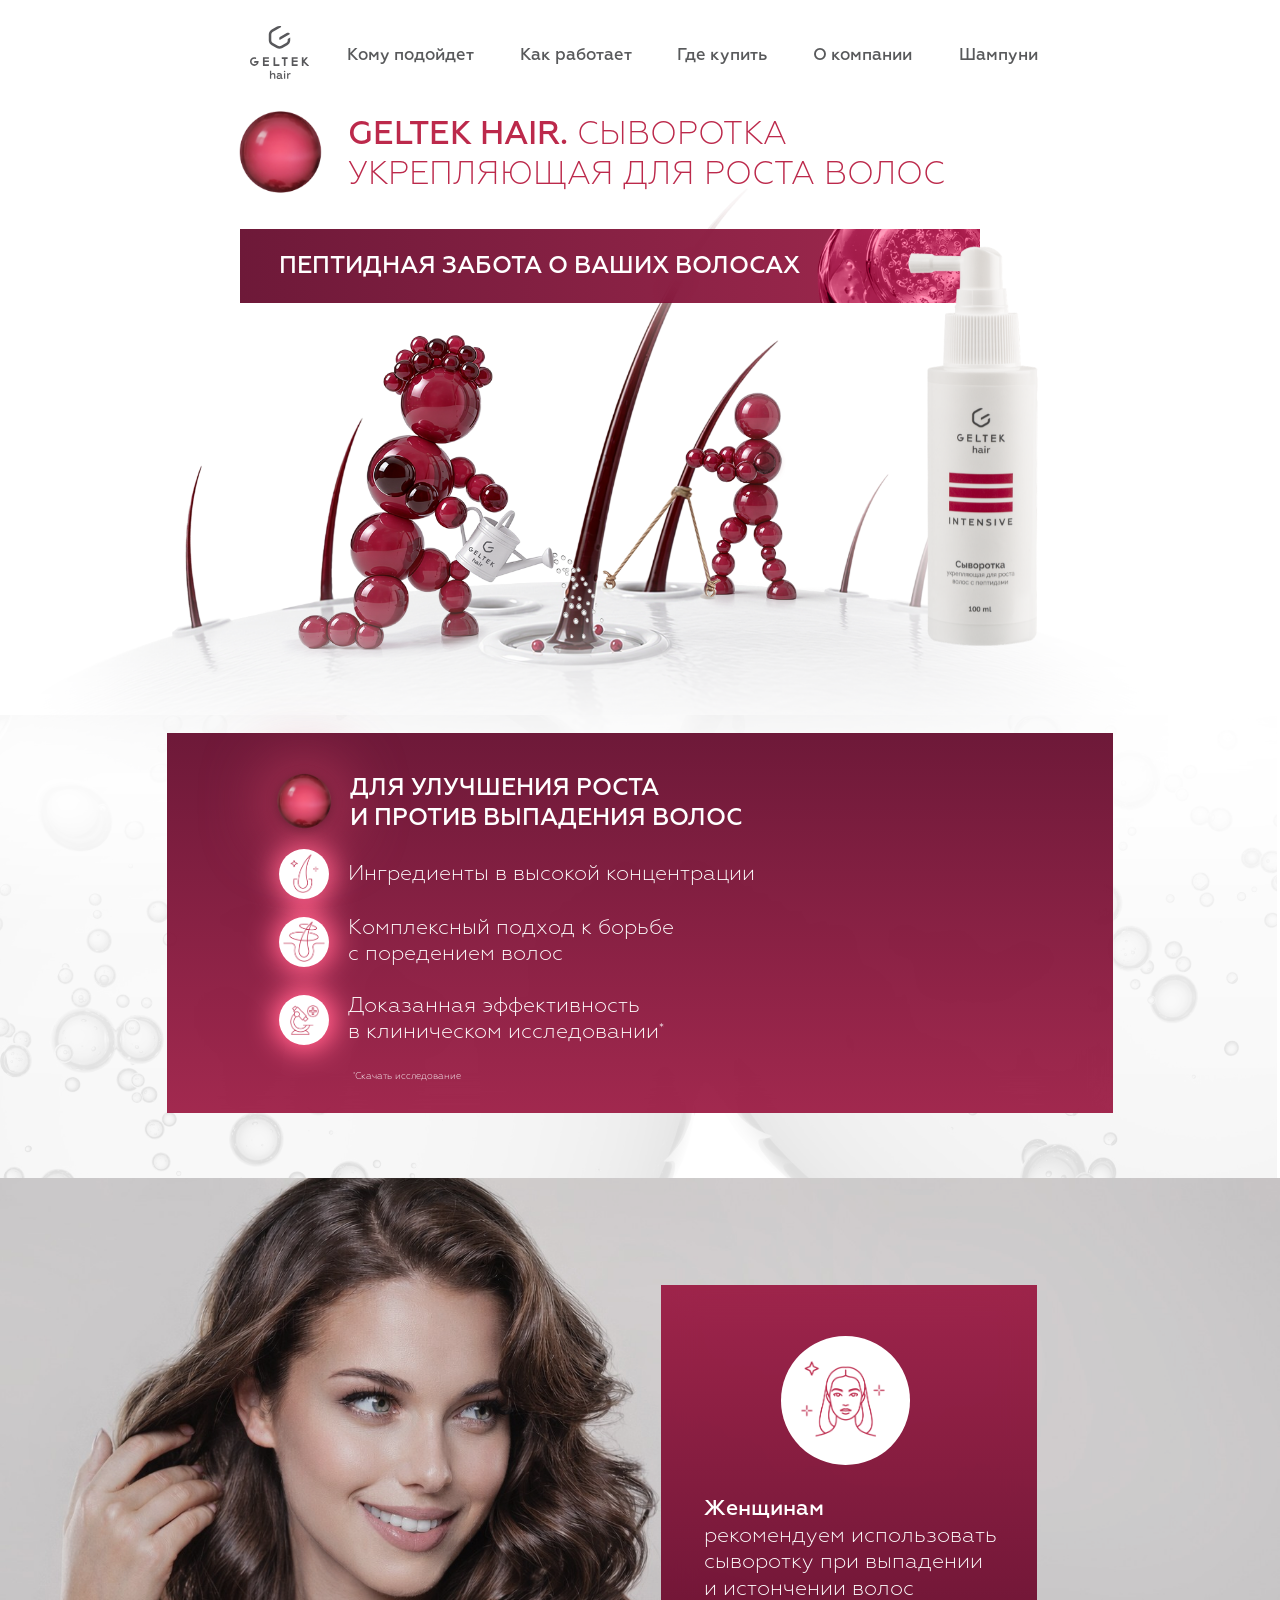
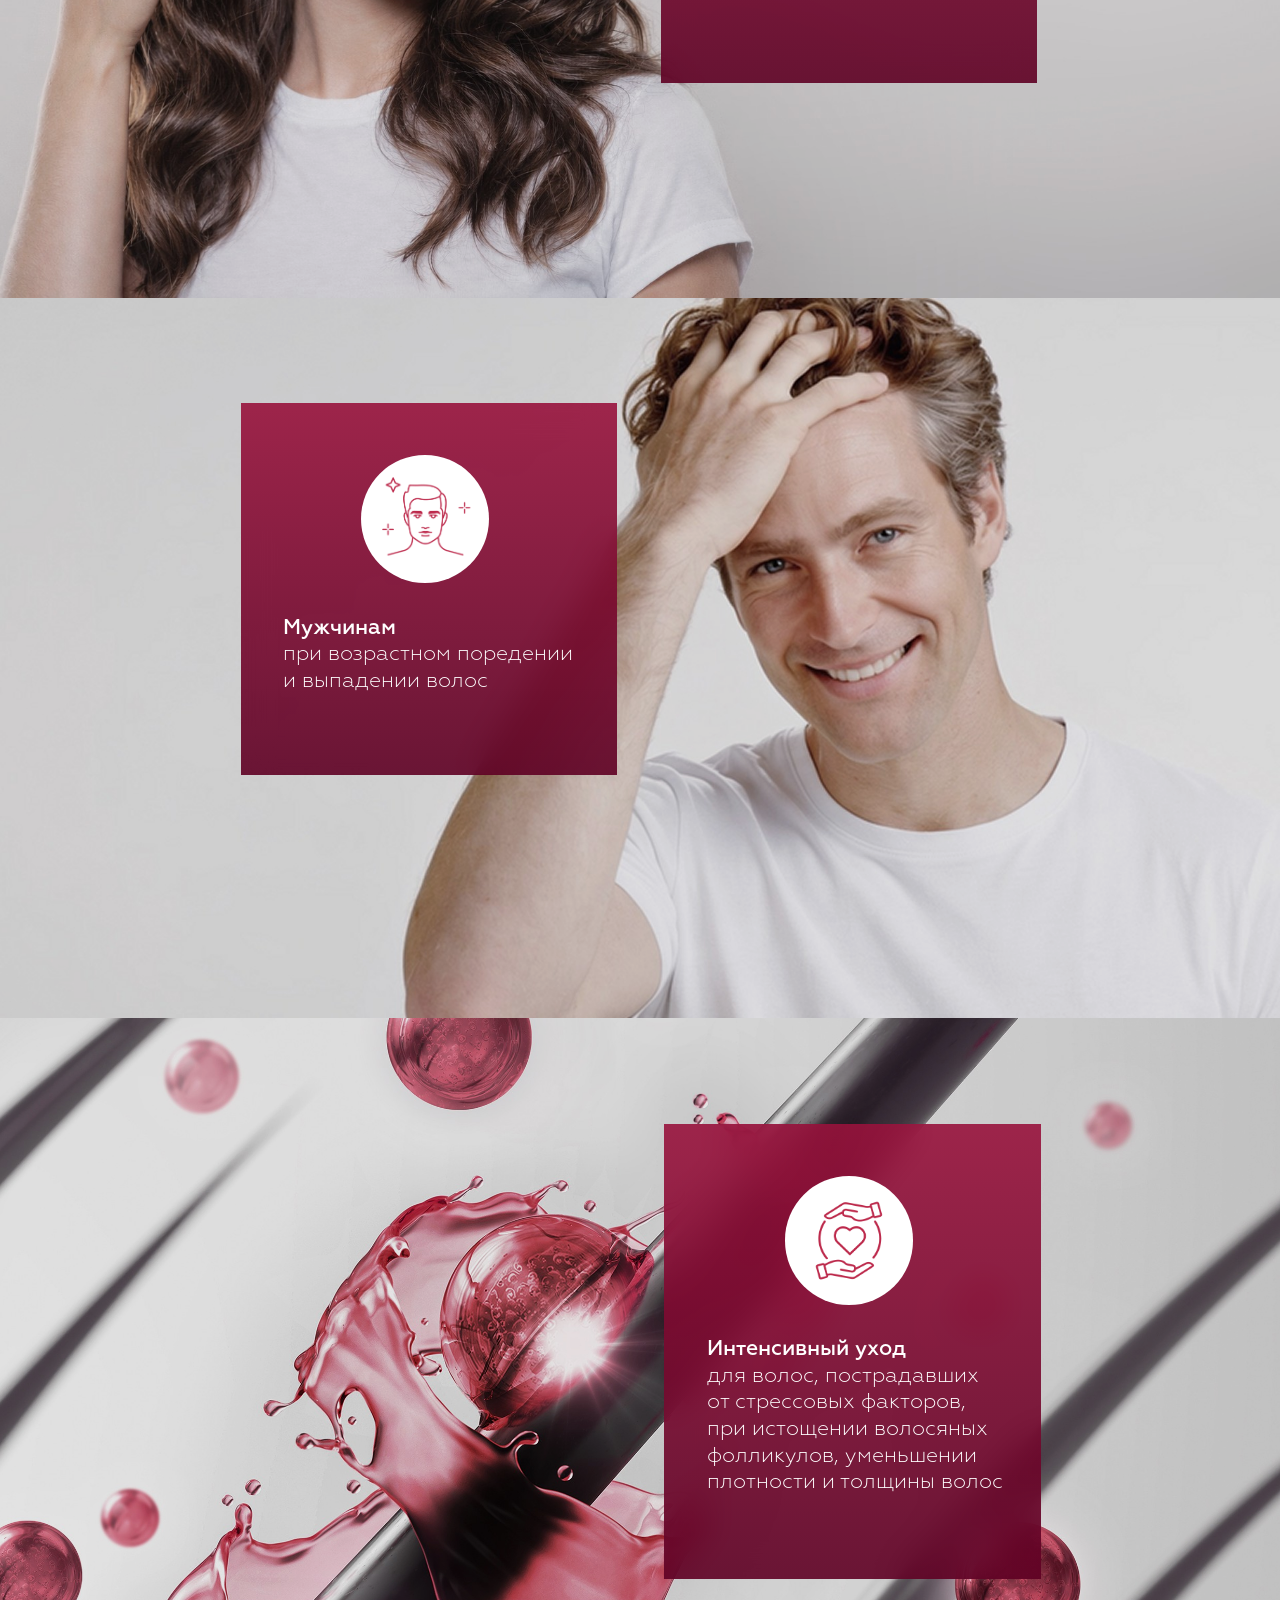
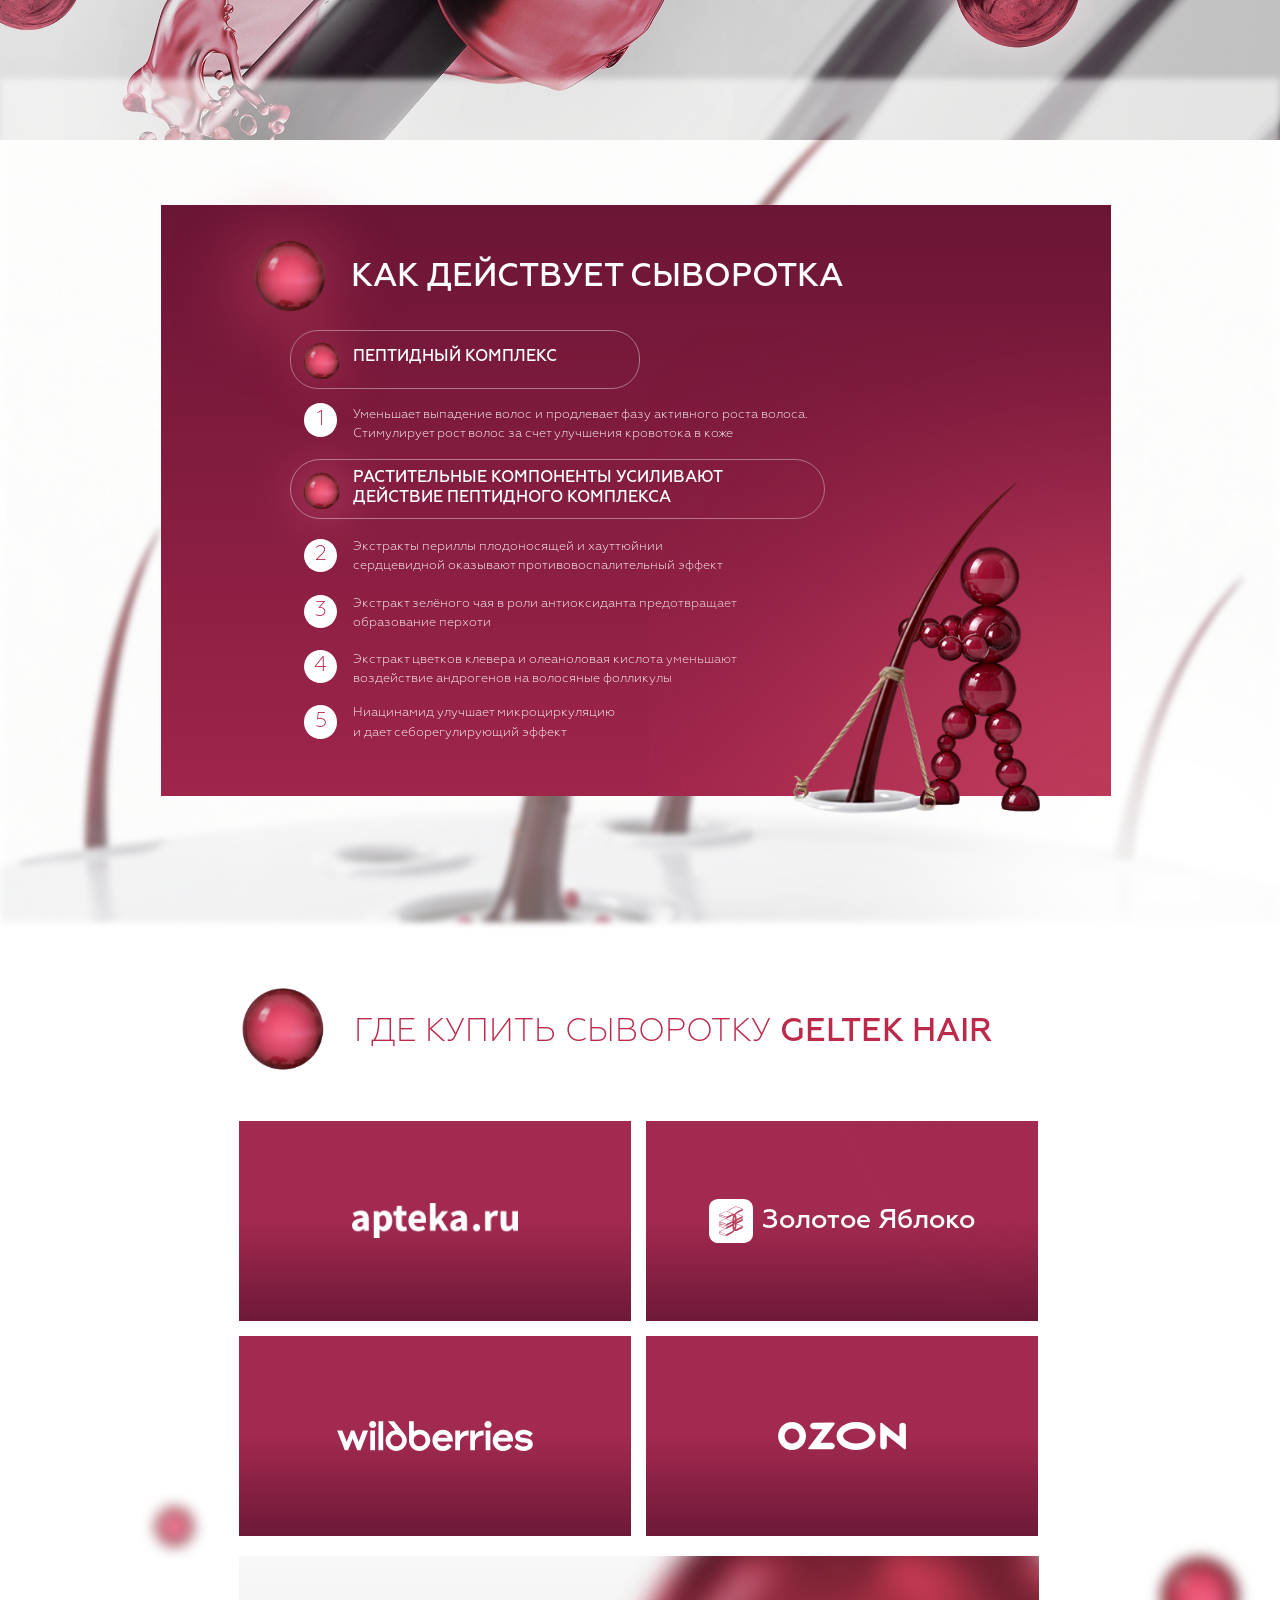
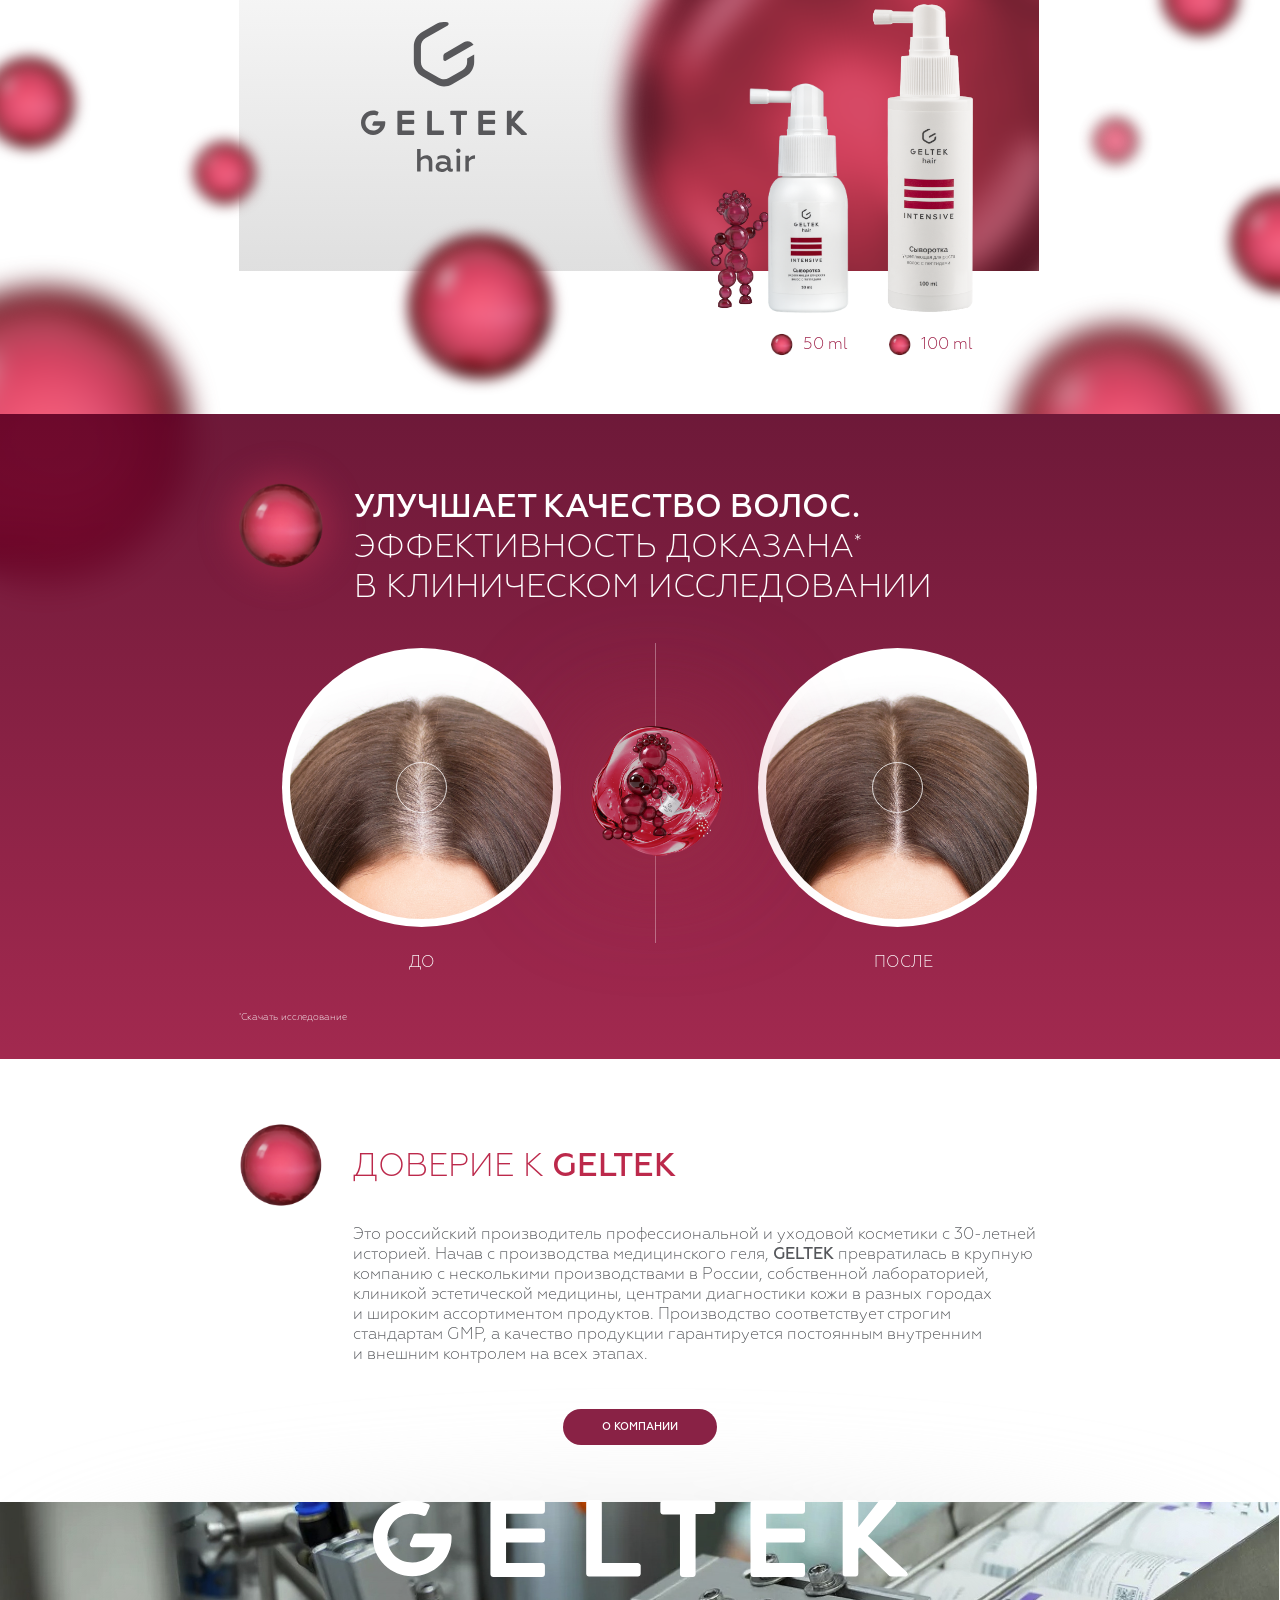
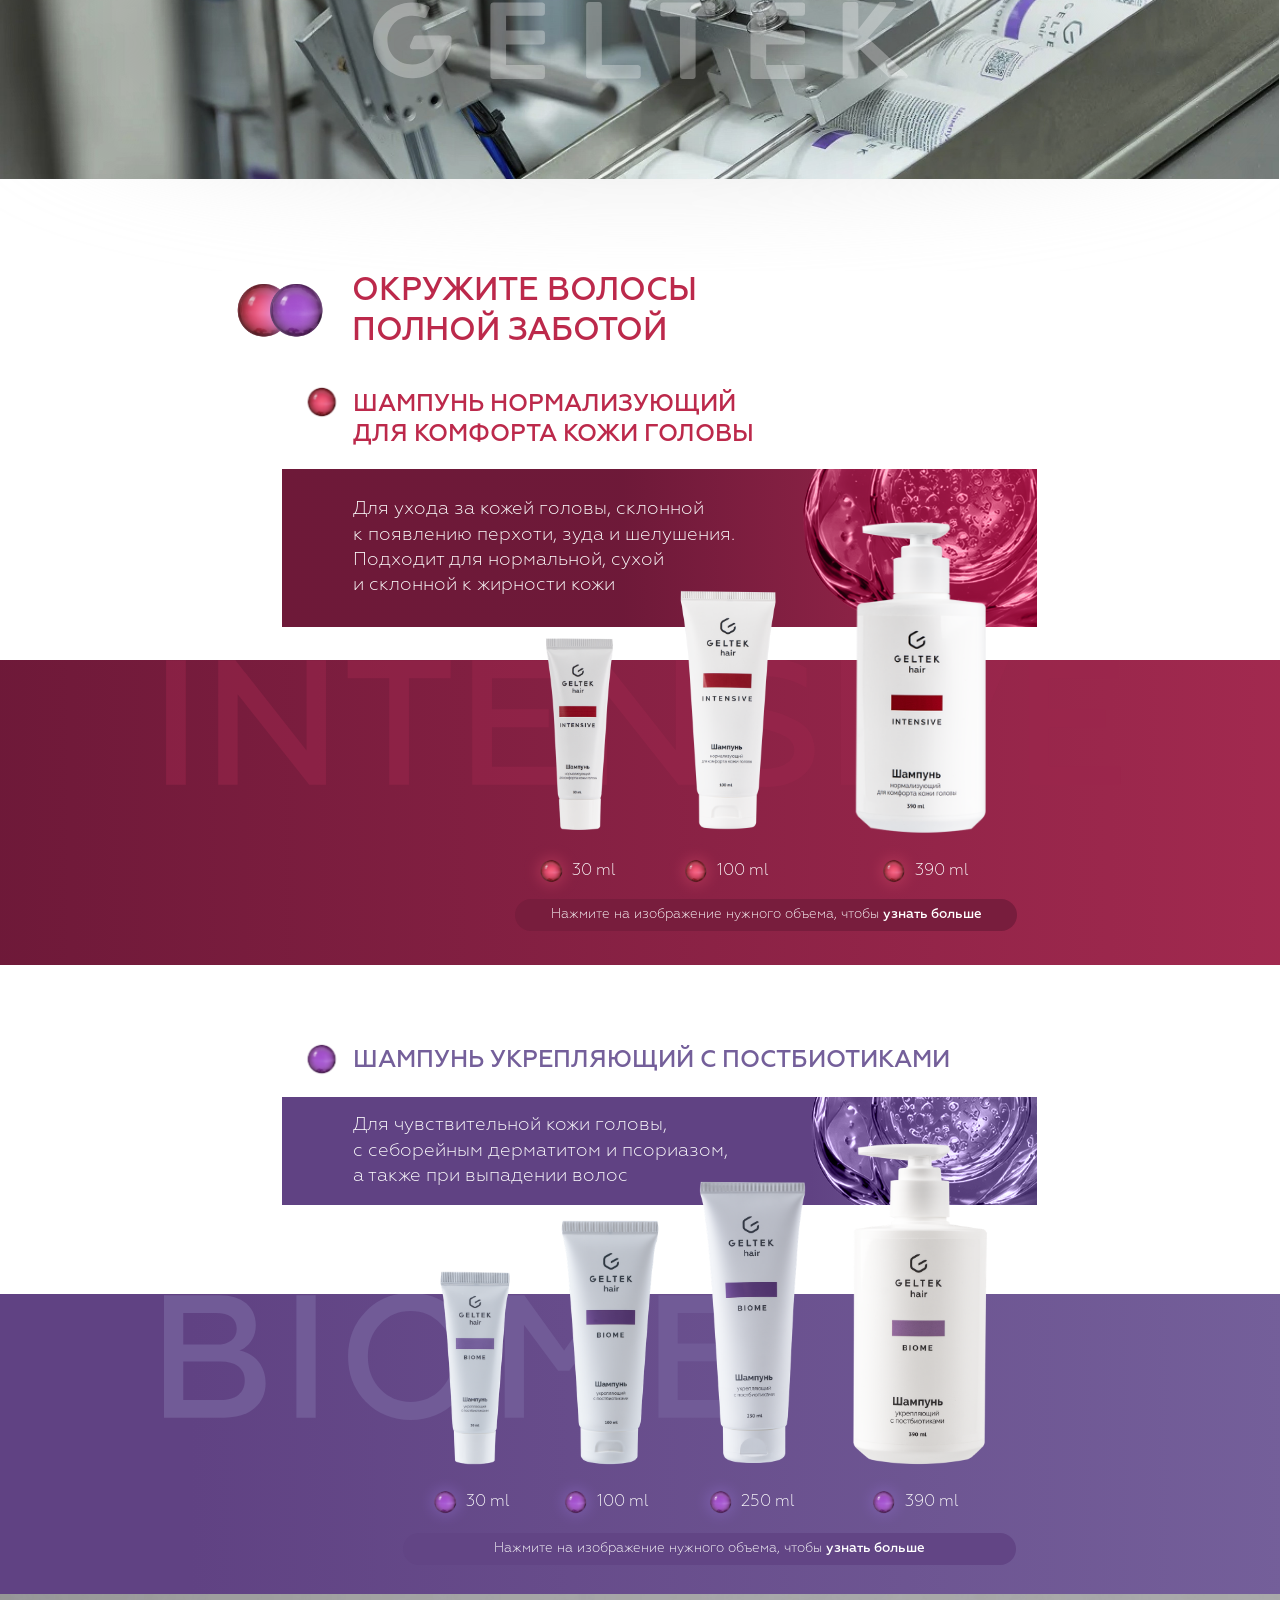
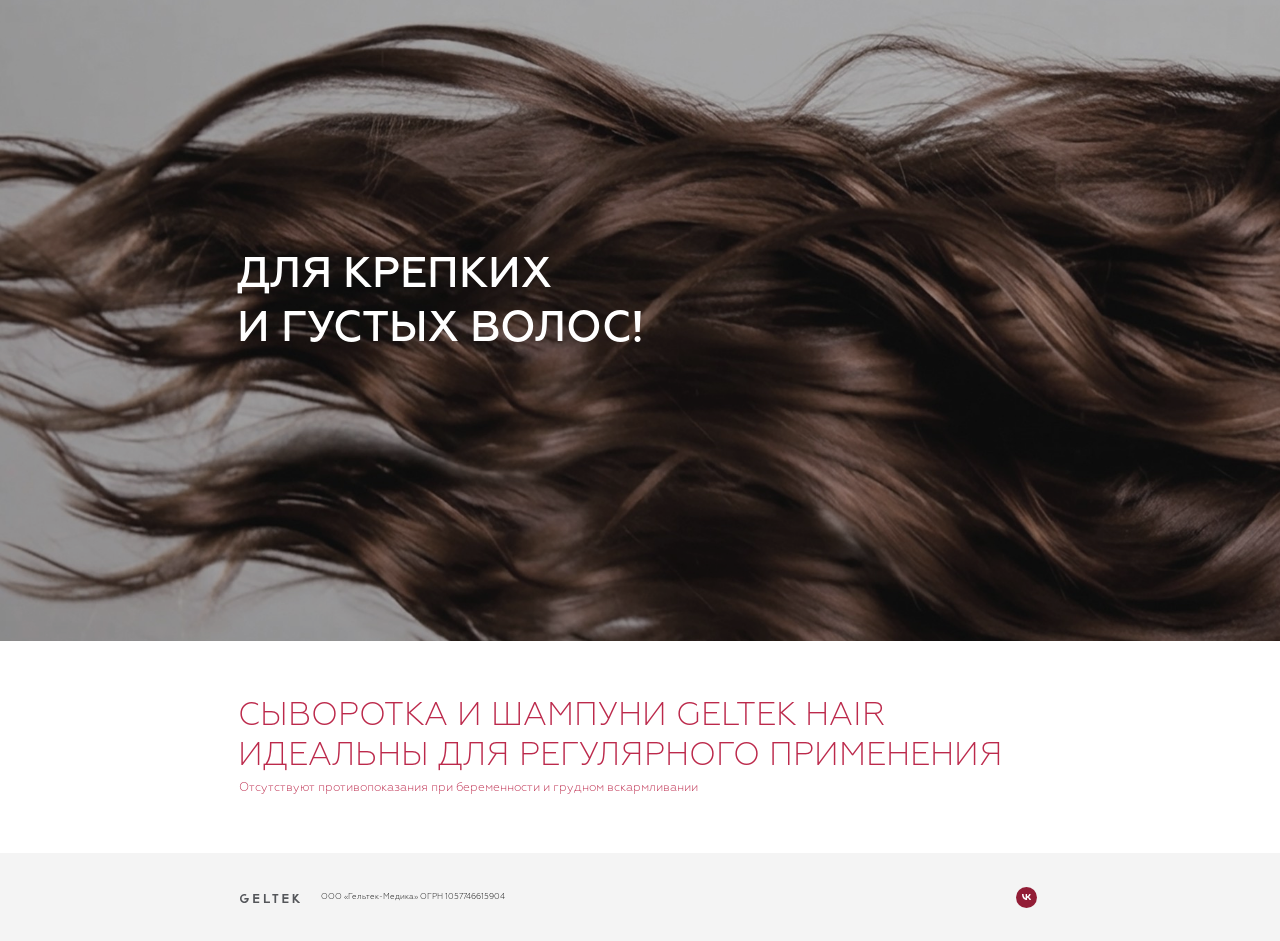
==== commit f05bab44: "Мобильная версия приведена к макету: вертикаль секций, координаты элементов, градиенты, размытия, ра" ====
--- a/index.html
+++ b/index.html
@@ -394,11 +394,11 @@
     <div class="abs m-patch"></div>
 
     <img class="abs m-sph m-title-sph" src="assets/img/fig/sphere-red.png" alt="">
-    <h1 class="abs m-hero-title"><span class="b">GELTEK HAIR.</span> Сыворотка укрепляющая для роста волос</h1>
+    <h1 class="abs m-hero-title"><span class="b">GELTEK HAIR.</span><br>Сыворотка<br>укрепляющая<br>для роста волос</h1>
 
     <div class="abs m-banner">
       <img class="banner-drop" src="assets/img/fig/drop-red.png" alt="">
-      <span>Пептидная забота о ваших волосах</span>
+      <span>Пептидная<br>забота<br>о ваших<br>волосах</span>
     </div>
     <img class="abs m-bottle" src="assets/img/fig/serum-100.png" alt="" data-scroll-y0="64.063" data-scroll-y1="70">
 
@@ -469,7 +469,7 @@
     <div class="abs m-pill m-pill2" data-acc="b" role="button" tabindex="0" aria-expanded="false" aria-controls="m-acc-b" aria-label="Растительные компоненты усиливают действие пептидного комплекса — раскрыть"></div>
     <div class="abs m-sph-glow m-p2-glow"></div>
     <img class="abs m-sph m-p2-sph" src="assets/img/fig/sphere-red.png" alt="">
-    <h3 class="abs m-pill-title m-pill2-title" data-acc="b">Растительные компоненты<br>усиливают действие пептидного комплекса</h3>
+    <h3 class="abs m-pill-title m-pill2-title" data-acc="b">Растительные<br>компоненты<br>усиливают действие<br>пептидного<br>комплекса</h3>
     <span class="abs m-acc-sign m-acc-sign-b" aria-hidden="true"></span>
 
     <!-- Принудительные переносы — мобильные точки разрыва (по своей, более узкой колонке),
@@ -581,6 +581,7 @@
     <div class="abs m-vol-glow m-rg1"></div><img class="abs m-vol-sph m-rs1" src="assets/img/fig/sphere-red.png" alt=""><span class="abs m-vol-txt m-rt1">30 ml</span>
     <div class="abs m-vol-glow m-rg2"></div><img class="abs m-vol-sph m-rs2" src="assets/img/fig/sphere-red.png" alt=""><span class="abs m-vol-txt m-rt2">100 ml</span>
     <div class="abs m-vol-glow m-rg3"></div><img class="abs m-vol-sph m-rs3" src="assets/img/fig/sphere-red.png" alt=""><span class="abs m-vol-txt m-rt3">390 ml</span>
+    <p class="abs m-more-txt m-r-more" data-fig="2194:358">Нажмите на изображение нужного объема, чтобы <b>узнать больше</b></p>
 
     <img class="abs m-sph m-v-sph" src="assets/img/fig/sphere-violet.png" alt="">
     <h3 class="abs m-subhat m-v-subhat">Шампунь<br>укрепляющий<br>с постбиотиками</h3>
@@ -597,6 +598,7 @@
     <div class="abs m-vol-glow m-vg2"></div><img class="abs m-vol-sph m-vs2" src="assets/img/fig/sphere-violet.png" alt=""><span class="abs m-vol-txt m-vt2">100 ml</span>
     <div class="abs m-vol-glow m-vg3"></div><img class="abs m-vol-sph m-vs3" src="assets/img/fig/sphere-violet.png" alt=""><span class="abs m-vol-txt m-vt3">250 ml</span>
     <div class="abs m-vol-glow m-vg4"></div><img class="abs m-vol-sph m-vs4" src="assets/img/fig/sphere-violet.png" alt=""><span class="abs m-vol-txt m-vt4">390 ml</span>
+    <p class="abs m-more-txt m-v-more" data-fig="2194:308">Нажмите на изображение нужного объема, чтобы <b>узнать больше</b></p>
   </section>
 
   <!-- M-ЭКРАН 10: КРЕПКИЕ ВОЛОСЫ + ФИНАЛ -->
--- a/style.css
+++ b/style.css
@@ -352,12 +352,11 @@
 .s5 .n4{left:23.75cqw;top:40.052cqw}
 .s5 .n5{left:23.75cqw;top:44.375cqw}
 
-/* обёртка 137:235 — полный бокс группы (576×654 = 30×34.062cqw). Обрезки нет: маска 137:237
-   (576×584) охватывает только группу 137:236 с декоративным красным эллипсом 137:238, а сама
-   картинка 137:239 лежит рядом с маской, прямым ребёнком группы, и в макете видна целиком —
-   её низ (6360) на 70px ниже нижней кромки бордовой плашки (6290) */
-/* фигура опущена ниже кромки плашки: подставка и нижние шары выходят за неё, как в макете */
-.s5 .man-wrap{left:59.219cqw;top:20.885cqw;width:27.5cqw;height:33cqw;z-index:4}
+/* обёртка 137:235 — полный бокс группы (973 / 5292 / 693×780). Обрезки нет: маска 137:237
+   охватывает только группу 137:236 с декоративным эллипсом 137:238, а сама картинка 137:239
+   лежит рядом с маской, прямым ребёнком группы, и в макете видна целиком — её низ (6072) на
+   78px ниже нижней кромки плашки экрана (5994) */
+.s5 .man-wrap{left:50.677cqw;top:14.896cqw;width:36.094cqw;height:40.625cqw;z-index:4}
 /* Свечение 137:238 (эллипс 920,39×920,39, заливка #BD3A5A, размытие 200) лежит внутри группы
    маски 137:236 (973..1666 по горизонтали, 5292..5994,62 по вертикали) — прямоугольник маски
    совпадает с правым нижним углом плашки экрана, поэтому засветка нигде не выходит за плашку.
@@ -366,10 +365,9 @@
   overflow:hidden;z-index:4;pointer-events:none}
 .s5 .man-glow{left:12.094cqw;top:15.102cqw;width:47.937cqw;height:47.937cqw;border-radius:50%;
   background:#BD3A5A;filter:blur(10.417cqw)}
-/* картинка внутри — ровно по боксу растра 137:239 (20.312×27.448cqw), позиция по таблице;
-   object-fit:cover — в спецификации узла scaleMode:"FILL", обрезка по краям (в т.ч. снизу,
-   маской обёртки) заложена макетом */
-.s5 .man-ball{left:5.156cqw;top:5cqw;width:22.33cqw;height:30.14cqw;object-fit:cover}
+/* картинка 137:239 — ровно по своему боксу (1157 / 5489 / 431×583), координаты относительно
+   обёртки; object-fit:cover — в спецификации узла scaleMode:"FILL" */
+.s5 .man-ball{left:9.583cqw;top:10.26cqw;width:22.448cqw;height:30.365cqw;object-fit:cover}
 
 /* ==================== ЭКРАН 6: ГДЕ КУПИТЬ + ПРОДУКТ (6583..8213) ==================== */
 .s6{height:85.312cqw}              /* 1638/19.2 */
@@ -757,7 +755,7 @@
 /* ---- хедер (центрированный лого + гамбургер) ---- */
 .m-hdr{height:21.25cqw;background:#fff;display:block;position:relative}
 /* Логотип обёрнут в ссылку — позиционирование на .m-hdr-logo-link */
-.m-hdr-logo-link{position:absolute;left:43.438cqw;top:4.688cqw;width:13.125cqw;display:block}
+.m-hdr-logo-link{position:absolute;left:43.438cqw;top:4.063cqw;width:13.219cqw;display:block}
 .m-hdr-logo-link .m-hdr-logo{display:block;width:100%;height:auto}
 .m-burger{position:absolute;left:87.188cqw;top:9.688cqw;width:7.813cqw;height:5.313cqw;
   display:flex;flex-direction:column;justify-content:space-between;cursor:pointer;z-index:31}
@@ -776,10 +774,11 @@
 .m-menu a:hover,.m-menu a:active{color:var(--wine)}
 
 /* ==================== M-ЭКРАН 1: HERO + ПРЕИМУЩЕСТВА ==================== */
-.m-s1{height:316.875cqw}
+/* в макете экран начинается на 72, то есть на 4 px ниже шапки (2148:620); высота 1010 */
+.m-s1{height:315.625cqw;margin-top:1.25cqw}
 .m-s1 .m-kv{left:-18.75cqw;top:71.25cqw;width:141.563cqw;height:79.375cqw;object-fit:cover;z-index:1}
 .m-s1 .m-patch{left:69.375cqw;top:67.5cqw;width:38.438cqw;height:81.875cqw;border-radius:50%;
-  background:#fff;filter:blur(2cqw);opacity:.9;z-index:2}
+  background:#fff;filter:blur(15.625cqw);opacity:.9;z-index:2}
 
 .m-s1 .m-title-sph{left:4.375cqw;top:0;width:19.063cqw;height:19.375cqw;z-index:4}
 .m-s1 .m-hero-title{left:24.063cqw;top:3.125cqw;width:67.813cqw;z-index:4;color:var(--wine);
@@ -787,7 +786,7 @@
 .m-s1 .m-hero-title .b{font-weight:500}
 
 .m-s1 .m-banner{left:4.375cqw;top:32.813cqw;width:90.938cqw;height:44.688cqw;z-index:4;overflow:hidden;
-  background:linear-gradient(90deg,rgba(94,0,35,.9),rgba(152,18,60,.9));
+  background:linear-gradient(90deg,rgba(94,0,35,.9) 18.4%,rgba(152,18,60,.9) 85%);
   backdrop-filter:blur(1.6cqw);-webkit-backdrop-filter:blur(1.6cqw)}
 /* Цветокоррекция заливки узла 179:1311 (экспозиция −0,15, света −0,65, тени −0,78): без неё
    изображение выходит светлее макета. Значения подобраны сравнением со снимком макета */
@@ -801,9 +800,9 @@
 .m-s1 .m-bottle{left:66.875cqw;top:64.063cqw;width:27.813cqw;height:77.813cqw;z-index:5;
   object-fit:contain;will-change:transform}
 
-.m-s1 .m-adv-card{left:-0.313cqw;top:150cqw;width:100.625cqw;height:166.875cqw;z-index:3;
-  background:linear-gradient(90deg,rgba(94,0,35,.9),rgba(152,18,60,.9))}
-.m-s1 .m-adv-glow{left:5.625cqw;top:158.125cqw;width:16.25cqw;height:16.25cqw;filter:blur(1.6cqw)}
+.m-s1 .m-adv-card{left:-0.313cqw;top:148.75cqw;width:100.625cqw;height:166.875cqw;z-index:3;
+  background:linear-gradient(90deg,rgba(94,0,35,.9) 18.4%,rgba(152,18,60,.9) 85%)}
+.m-s1 .m-adv-glow{left:5.625cqw;top:158.125cqw;width:16.25cqw;height:16.25cqw;filter:blur(15.625cqw)}
 .m-s1 .m-adv-sph{left:4.063cqw;top:156.25cqw;width:19.375cqw;height:19.688cqw;z-index:5}
 .m-s1 .m-adv-title{left:24.063cqw;top:158.75cqw;width:64.063cqw;z-index:4;color:#fff;font-weight:500;
   font-size:5.625cqw;line-height:1.25;text-transform:uppercase}
@@ -840,21 +839,21 @@
 
 .m-s2{height:199.375cqw}
 .m-s2 .m-card{left:0;top:105.625cqw;width:100cqw;height:93.75cqw;z-index:2;
-  background:linear-gradient(90deg,rgba(94,0,35,.9),rgba(152,18,60,.9))}
+  background:linear-gradient(90deg,rgba(94,0,35,.9) 18.4%,rgba(152,18,60,.9) 85%)}
 .m-s2 .m-icon{left:36.875cqw;top:116.875cqw;width:25.625cqw;height:25.625cqw}
 .m-s2 .m-icon img{width:17.775cqw;height:15.381cqw}
 .m-s2 .m-txt{left:19.688cqw;top:152.188cqw;width:63.75cqw}
 
-.m-s3{height:190.938cqw}
+.m-s3{height:190.625cqw}
 .m-s3 .m-photo{height:108.438cqw}
-.m-s3 .m-card{left:-0.625cqw;top:108.438cqw;width:100cqw;height:82.5cqw;z-index:2}
+.m-s3 .m-card{background:linear-gradient(180deg,rgba(152,18,60,.9) -0.4%,rgba(94,0,35,.9) 77.6%);left:-0.625cqw;top:108.438cqw;width:100cqw;height:82.5cqw;z-index:2}
 .m-s3 .m-icon{left:35.938cqw;top:120cqw;width:25.625cqw;height:25.625cqw}
 .m-s3 .m-icon img{width:18.156cqw;height:14.656cqw}
 .m-s3 .m-txt{left:17.5cqw;top:155.625cqw;width:64.688cqw}
 
 .m-s4{height:206.25cqw}
 .m-s4 .m-photo{left:-0.313cqw;width:100.625cqw;height:105.938cqw}
-.m-s4 .m-card{left:-0.938cqw;top:105.938cqw;width:100.625cqw;height:100.313cqw;z-index:2}
+.m-s4 .m-card{background:linear-gradient(180deg,rgba(152,18,60,.9) 0.7%,rgba(94,0,35,.9) 99.3%);left:-0.938cqw;top:105.938cqw;width:100.625cqw;height:100.313cqw;z-index:2}
 .m-s4 .m-icon{left:36.563cqw;top:117.5cqw;width:25.625cqw;height:25.625cqw}
 .m-s4 .m-icon img{width:13.875cqw;height:16.4375cqw}
 .m-s4 .m-txt{left:17.5cqw;top:153.125cqw;width:65cqw}
@@ -869,7 +868,7 @@
 .m-s5.acc-a-closed{--hA:60.75cqw}
 .m-s5.acc-b-closed{--hB:193.662cqw}
 .m-s5.acc-a-closed .acc-a,.m-s5.acc-b-closed .acc-b{display:none}
-.m-s5{height:calc(464.862cqw - var(--hA) - var(--hB))}
+.m-s5{height:calc(472.55cqw - var(--hA) - var(--hB))}
 /* знак раскрытия внутри рамки-пилюли */
 .m-s5 .m-acc-sign{z-index:5;color:#fff;font-weight:300;font-size:6.25cqw;line-height:1;
   display:grid;place-items:center;width:6.25cqw;height:6.25cqw;pointer-events:none}
@@ -878,28 +877,28 @@
 .m-s5 .m-acc-sign-a{left:85.938cqw;top:141.094cqw}
 .m-s5 .m-acc-sign-b{left:85.938cqw;top:calc(235.469cqw - var(--hA))}
 .m-s5 [data-acc]{cursor:pointer}
-.m-s5 .m-s5-bg{left:-0.938cqw;top:0;width:102.813cqw;height:106.875cqw;object-fit:cover;z-index:1}
+.m-s5 .m-s5-bg{left:-0.938cqw;top:0;width:102.813cqw;height:106.875cqw;object-fit:cover;z-index:1;filter:blur(0.938cqw)}
 .m-s5 .m-s5-man-wrap{left:26.25cqw;top:19.375cqw;width:71.875cqw;height:97.5cqw;z-index:4}
-.m-s5 .m-s5-shadow{left:42.188cqw;top:102.188cqw;width:33.75cqw;height:6.25cqw;border-radius:50%;
-  background:#D9D9D9;filter:blur(2cqw);mix-blend-mode:multiply;z-index:1}
-.m-s5 .m-s5-man{left:0;top:0;width:100%;height:auto}
+.m-s5 .m-s5-shadow{left:30.938cqw;top:102.812cqw;width:33.75cqw;height:6.25cqw;border-radius:50%;
+  background:#D9D9D9;filter:blur(3.125cqw);mix-blend-mode:multiply;z-index:1}
+.m-s5 .m-s5-man{left:0;top:0;width:100%;height:100%;object-fit:cover}
 .m-s5 .m-s5-card{left:-0.313cqw;top:105.625cqw;width:102.188cqw;height:calc(362.362cqw - var(--hA) - var(--hB));z-index:2;
-  background:linear-gradient(90deg,rgba(94,0,35,.9),rgba(152,18,60,.9))}
-
-.m-s5 .m-s5-title-glow{left:5.625cqw;top:113.438cqw;width:19.375cqw;height:19.375cqw}
+  background:linear-gradient(90deg,rgba(94,0,35,.9) 18.4%,rgba(152,18,60,.9) 85%)}
+
+.m-s5 .m-s5-title-glow{left:5.625cqw;top:113.438cqw;width:19.375cqw;height:19.375cqw;filter:blur(15.625cqw)}
 .m-s5 .m-s5-title-sph{left:4.375cqw;top:113.438cqw;width:19.375cqw;height:19.688cqw;z-index:5}
 .m-s5 .m-s5-title{left:24.063cqw;top:116.25cqw;width:67.813cqw;z-index:4;color:#fff;font-weight:500;
   font-size:5.625cqw;line-height:1.25;text-transform:uppercase}
 
 .m-s5 .m-pill{border:1px solid rgba(255,255,255,.4);z-index:3}
 .m-s5 .m-pill1{left:5cqw;top:135.938cqw;width:90cqw;height:16.563cqw;border-radius:8.281cqw}
-.m-s5 .m-p1-glow{left:6.25cqw;top:136.563cqw;width:15.313cqw;height:15.313cqw}
+.m-s5 .m-p1-glow{left:6.25cqw;top:136.563cqw;width:15.313cqw;height:15.313cqw;filter:blur(15.625cqw)}
 .m-s5 .m-p1-sph{left:6.25cqw;top:136.563cqw;width:15.313cqw;height:15.313cqw;z-index:5}
 .m-s5 .m-pill1-title{left:24.063cqw;top:141.563cqw;width:68.125cqw;z-index:4;color:#fff;font-weight:500;
   font-size:4.688cqw;line-height:1.25;text-transform:uppercase}
 
 .m-s5 .m-pill2{left:5cqw;top:calc(220.313cqw - var(--hA));width:90cqw;height:36.563cqw;border-radius:9.375cqw}
-.m-s5 .m-p2-glow{left:5.938cqw;top:calc(223.75cqw - var(--hA));width:15.313cqw;height:15.313cqw}
+.m-s5 .m-p2-glow{left:5.938cqw;top:calc(223.75cqw - var(--hA));width:15.313cqw;height:15.313cqw;filter:blur(15.625cqw)}
 .m-s5 .m-p2-sph{left:5.938cqw;top:calc(223.75cqw - var(--hA));width:15.313cqw;height:15.313cqw;z-index:5}
 /* Межбуквенное 0,45 px при кегле 15 (узел 181:2209) — от него зависит разбивка на строки */
 .m-s5 .m-pill2-title{left:24.063cqw;top:calc(223.75cqw - var(--hA));width:68.125cqw;z-index:4;color:#fff;font-weight:500;
@@ -922,10 +921,10 @@
 
 /* ==================== M-ЭКРАН 6: ГДЕ КУПИТЬ + ПРОДУКТ ==================== */
 /* Высота секции не меняется: зазор до следующего экрана держится по макету */
-.m-s6{height:379.501cqw}
-.m-s6 .m-s6-sph{left:4.063cqw;top:7.813cqw;width:19.063cqw;height:19.375cqw;z-index:2}
+.m-s6{height:372.188cqw}
+.m-s6 .m-s6-sph{left:4.063cqw;top:0cqw;width:19.063cqw;height:19.375cqw;z-index:2}
 /* Узел 181:2258: «Где купить сыворотку» — Light 300, «GELTEK Hair» — Medium 500 */
-.m-s6 .m-s6-title{left:23.75cqw;top:10.938cqw;width:68.438cqw;z-index:2;color:var(--wine);font-weight:300;
+.m-s6 .m-s6-title{left:23.75cqw;top:3.125cqw;width:68.438cqw;z-index:2;color:var(--wine);font-weight:300;
   font-size:5.625cqw;line-height:1.25;text-transform:uppercase}
 .m-s6 .m-s6-title .b{font-weight:500}
 
@@ -934,50 +933,50 @@
 .m-s6 .m-s6-fsph{z-index:4;pointer-events:none;height:auto}
 /* позиция и блюр всех трёх шаров сверены напрямую с Figma (2148:806/807/808) — были смещены
    на ~19cqw по left и ~7cqw по top, блюр отсутствовал вовсе */
-.m-s6 .m-fs1{left:94.594cqw;top:230.938cqw;width:40.281cqw;filter:blur(1.551cqw)}
-.m-s6 .m-fs2{left:9.625cqw;top:264.031cqw;width:29.469cqw;filter:blur(.93cqw)}
-.m-s6 .m-fs3{left:33.031cqw;top:232.188cqw;width:16.563cqw;filter:blur(.93cqw)}
+.m-s6 .m-fs1{left:76.156cqw;top:230.938cqw;width:40.281cqw;filter:blur(1.551cqw)}
+.m-s6 .m-fs2{left:-8.813cqw;top:264.031cqw;width:29.469cqw;filter:blur(.93cqw)}
+.m-s6 .m-fs3{left:14.593cqw;top:232.188cqw;width:16.563cqw;filter:blur(.93cqw)}
 
 /* 188:158 «glow», родитель 186:3798 (−61.7/4722) — секция начинается на 4596 (конец экрана 5 по
    спеку mobile), пересчёт: left=(-61.7)/3.2, top=(4852-4596)/3.2 */
-.m-s6 .m-s6-edgeglow{left:-19.281cqw;top:267.375cqw;width:40.625cqw;height:39.063cqw;border-radius:50%;
+.m-s6 .m-s6-edgeglow{left:-18.438cqw;top:260.625cqw;width:40.625cqw;height:39.063cqw;border-radius:50%;
   background:#E96882;filter:blur(13.957cqw);mix-blend-mode:screen;z-index:2}
 /* Весь блок ниже сверен напрямую с Figma-спекой 11.08 (узлы 2148:779/781/1017/803/791/792/
    794/796/799 и потомки) — прежние координаты были получены до появления рабочего API-доступа
    и разошлись с текущим макетом на 7–30px по разным элементам */
-.m-s6 .m-s6-plate{left:9.156cqw;top:221.125cqw;width:82.5cqw;height:133.094cqw;z-index:1;
-  background:linear-gradient(180deg,#F8F8F8,#CACACA)}
-.m-s6 .m-s6-glowbox{left:9.156cqw;top:236.375cqw;width:82.5cqw;height:117.844cqw;z-index:1;overflow:hidden}
+.m-s6 .m-s6-plate{left:9.156cqw;top:213.75cqw;width:82.5cqw;height:133.094cqw;z-index:1;
+  background:linear-gradient(180deg,#F8F8F8 -21.4%,#CACACA 118.5%)}
+.m-s6 .m-s6-glowbox{left:9.156cqw;top:229cqw;width:82.5cqw;height:117.844cqw;z-index:1;overflow:hidden}
 /* Координаты — относительно glowbox (см. предыдущее примечание о системе координат) */
-.m-s6 .m-s6-glowlight{left:8.188cqw;top:44.875cqw;width:158.438cqw;height:291.469cqw;border-radius:50%;
+.m-s6 .m-s6-glowlight{left:8.188cqw;top:37.5cqw;width:158.438cqw;height:291.469cqw;border-radius:50%;
   background:#fff;filter:blur(14.29cqw)}
-.m-s6 .m-s6-glowsph{left:-17.75cqw;top:38.469cqw;width:129.063cqw;height:129.063cqw;filter:blur(2.716cqw);
+.m-s6 .m-s6-glowsph{left:-17.75cqw;top:31.094cqw;width:129.063cqw;height:129.063cqw;filter:blur(2.716cqw);
   transform:rotate(180deg)}
-.m-s6 .m-s6-pinkglow-clip{left:9.156cqw;top:244.75cqw;width:82.5cqw;height:109.469cqw;overflow:hidden;z-index:1}
+.m-s6 .m-s6-pinkglow-clip{left:9.156cqw;top:237.375cqw;width:82.5cqw;height:109.469cqw;overflow:hidden;z-index:1}
 .m-s6 .m-s6-pinkglow{position:absolute;left:4.969cqw;top:86.813cqw;width:35.656cqw;height:34.125cqw;
   border-radius:50%;background:rgba(233,104,130,.8);filter:blur(20.157cqw)}
-.m-s6 .m-s6-logo{left:34.031cqw;top:231.438cqw;width:33.438cqw;height:30cqw;z-index:3}
-.m-s6 .m-s6-peptidman{left:19.875cqw;top:329.875cqw;width:17.438cqw;height:37.688cqw;z-index:3;transform:scaleX(-1)}
+.m-s6 .m-s6-logo{left:34.031cqw;top:224.063cqw;width:33.438cqw;height:30cqw;z-index:3}
+.m-s6 .m-s6-peptidman{left:19.875cqw;top:322.5cqw;width:17.438cqw;height:37.688cqw;z-index:3;transform:scaleX(-1)}
 .m-s6 .m-s6-pack50 {left:30.313cqw;top:304.281cqw;width:26.969cqw;height:58.375cqw;z-index:3;object-fit:contain}
-.m-s6 .m-s6-pack100{left:54.094cqw; top:283.938cqw; width:28.375cqw;height:78.75cqw; z-index:3;object-fit:contain}
+.m-s6 .m-s6-pack100{left:54.094cqw; top:276.563cqw; width:28.375cqw;height:78.75cqw; z-index:3;object-fit:contain}
 /* та же скрытая заливка, что и на десктопе (см. .s6 .g50) — узлы «glow» под этими подписями
    помечены в макете visible:false */
-.m-s6 .m-vg50{left:40.375cqw;top:365.25cqw;width:4.688cqw;height:4.688cqw;background:#CC4363;z-index:3;display:none}
-.m-s6 .m-vs50{left:39.906cqw;top:364.75cqw;width:5.625cqw;height:auto;z-index:4}
-.m-s6 .m-vt50{left:45.688cqw;top:366.5cqw;font-size:2.5cqw;color:#98123C;z-index:4}
-.m-s6 .m-vg100{left:62.25cqw;top:365.25cqw;width:4.688cqw;height:4.688cqw;background:#CC4363;z-index:3;display:none}
-.m-s6 .m-vs100{left:61.781cqw;top:364.75cqw;width:5.625cqw;height:auto;z-index:4}
-.m-s6 .m-vt100{left:67.563cqw;top:366.5cqw;font-size:2.5cqw;color:#98123C;z-index:4}
-
-.m-s6 .m-shopbtn{width:83.125cqw;height:42.5cqw;left:9.063cqw;z-index:2;display:flex;
+.m-s6 .m-vg50{left:40.375cqw;top:357.687cqw;width:4.688cqw;height:4.688cqw;background:#CC4363;z-index:3;display:none}
+.m-s6 .m-vs50{left:39.906cqw;top:357.187cqw;width:5.625cqw;height:auto;z-index:4}
+.m-s6 .m-vt50{left:45.688cqw;top:358.937cqw;font-size:2.5cqw;color:#98123C;z-index:4}
+.m-s6 .m-vg100{left:62.25cqw;top:357.687cqw;width:4.688cqw;height:4.688cqw;background:#CC4363;z-index:3;display:none}
+.m-s6 .m-vs100{left:61.781cqw;top:357.187cqw;width:5.625cqw;height:auto;z-index:4}
+.m-s6 .m-vt100{left:67.563cqw;top:358.937cqw;font-size:2.5cqw;color:#98123C;z-index:4}
+
+.m-s6 .m-shopbtn{width:82.188cqw;height:42.5cqw;left:8.75cqw;z-index:2;display:flex;
   align-items:center;justify-content:center;
-  background:linear-gradient(180deg,rgba(152,18,60,.9) 0%,rgba(152,18,60,.9) 50%,rgba(94,0,35,.9) 100%)}
+  background:linear-gradient(180deg,rgba(152,18,60,.9) 2.9%,rgba(94,0,35,.9) 100%)}
 /* Плитки магазинов идут сразу под заголовком (зазор 32 px по макету), витрина с продуктом —
    под ними */
-.m-s6 .m-btn1{top:39.563cqw}
-.m-s6 .m-btn2{top:84.876cqw}
-.m-s6 .m-btn3{top:130.501cqw}
-.m-s6 .m-btn4{top:175.813cqw}
+.m-s6 .m-btn1{top:32.188cqw}
+.m-s6 .m-btn2{top:77.501cqw}
+.m-s6 .m-btn3{top:123.126cqw}
+.m-s6 .m-btn4{top:168.438cqw}
 /* Размеры логотипов — точный перевод боксов мобильного фрейма (cqw = px/3.2), а не доля от
    плитки: apteka.ru 112,5×23,9 (195:77), wildberries 133,1×19,5 (195:88), OZON 86,9×18,7
    (195:92), значок «Золотого яблока» 30,4×30,2 (195:84). Прежние доли (60% / 46%) давали
@@ -991,10 +990,10 @@
 .m-s6 .m-shopbtn img.ozon-logo{width:27.156cqw;height:auto}
 
 /* ==================== M-ЭКРАН 7: ДО/ПОСЛЕ ==================== */
-.m-s7{height:260.625cqw}
+.m-s7{height:268.438cqw}
 .m-s7 .m-s7-card{left:0;top:0;width:99.688cqw;height:260.625cqw;z-index:1;
-  background:linear-gradient(90deg,rgba(94,0,35,.9),rgba(152,18,60,.9))}
-.m-s7 .m-s7-glow{left:4.063cqw;top:7.188cqw;width:19.375cqw;height:19.375cqw}
+  background:linear-gradient(90deg,rgba(94,0,35,.9) 18.4%,rgba(152,18,60,.9) 85%)}
+.m-s7 .m-s7-glow{left:5.688cqw;top:8.938cqw;width:16.188cqw;height:16.188cqw;filter:blur(15.625cqw)}
 .m-s7 .m-s7-sph{left:4.063cqw;top:7.188cqw;width:19.375cqw;height:19.688cqw;z-index:3}
 .m-s7 .m-s7-title{left:23.75cqw;top:9.688cqw;width:67.813cqw;z-index:2;color:#fff;font-weight:300;
   font-size:5.625cqw;line-height:1.25;text-transform:uppercase}
@@ -1018,11 +1017,11 @@
 
 .m-s7 .m-ba-line{left:7.5cqw;top:151.563cqw;width:84.688cqw;height:1px;background:rgba(255,255,255,.35);z-index:2}
 .m-s7 .m-ba-glow1{left:33.75cqw;top:134.375cqw;width:33.125cqw;height:32.813cqw;border-radius:50%;
-  background:#BB2444;filter:blur(2.5cqw);z-index:3}
+  background:#BB2444;filter:blur(31.25cqw);z-index:3}
 .m-s7 .m-ba-drop{left:32.188cqw;top:133.125cqw;width:36.563cqw;height:35.938cqw;z-index:4;
   filter:brightness(.78) saturate(1.35) contrast(.92)}
 .m-s7 .m-ba-glow2{left:36.25cqw;top:138.438cqw;width:25.313cqw;height:25cqw;border-radius:50%;
-  background:#BF8A95;filter:blur(2.5cqw);mix-blend-mode:screen;z-index:5}
+  background:#BF8A95;filter:blur(31.25cqw);mix-blend-mode:screen;z-index:5}
 .m-s7 .m-ba-ball{left:32.813cqw;top:132.813cqw;width:34.375cqw;height:34.688cqw;z-index:6}
 
 .m-s7 .m-s7-note{left:8.125cqw;top:248.438cqw;z-index:2;color:#fff;font-weight:300;font-size:3.125cqw}
@@ -1031,7 +1030,7 @@
 /* Содержимое ниже заголовка приведено к координатам макета (узлы 184:2614 текст, 184:2616
    кнопка, 184:2620 фотография, 184:2621 логотип): раньше вся группа стояла на 25 px выше,
    отчего текст почти упирался в заголовок и в кнопку */
-.m-s8{height:277.5cqw}
+.m-s8{height:276.875cqw}
 .m-s8 .m-s8-sph{left:4.375cqw;top:7.813cqw;width:19.063cqw;height:19.375cqw;z-index:2}
 .m-s8 .m-s8-title{left:24.063cqw;top:15cqw;width:68.125cqw;z-index:2;color:var(--wine);font-weight:300;
   font-size:5.625cqw;line-height:1.25;text-transform:uppercase}
@@ -1044,43 +1043,43 @@
   display:flex;align-items:center;justify-content:center}
 .m-s8 .m-s8-photo{left:-0.625cqw;top:169.375cqw;width:100.938cqw;height:108.125cqw;object-fit:cover;z-index:1}
 .m-s8 .m-s8-shadow{left:-20.938cqw;top:212.813cqw;width:144.063cqw;height:42.5cqw;border-radius:50%;
-  background:#D9D9D9;filter:blur(2.5cqw);mix-blend-mode:multiply;z-index:1}
+  background:#D9D9D9;filter:blur(31.25cqw);mix-blend-mode:multiply;z-index:1}
 /* Габарит надписи по узлу 184:2621 — 276×40 px, то есть 86.25×12.5cqw: кегль подобран по высоте
    прописных, разрядка — по ширине набора */
 .m-s8 .m-s8-word{left:8.125cqw;top:217.188cqw;width:86.25cqw;z-index:2;color:#fff;font-weight:500;
   font-size:16.875cqw;line-height:1;letter-spacing:.251em;text-transform:uppercase;white-space:nowrap}
 
 /* ==================== M-ЭКРАН 9: ШАМПУНИ ==================== */
-.m-s9{height:303.126cqw}
-.m-s9 .m-s9-title{left:23.75cqw;top:8.125cqw;width:68.125cqw;z-index:2;color:var(--wine);font-weight:500;
+.m-s9{height:291.875cqw}
+.m-s9 .m-s9-title{left:23.75cqw;top:0cqw;width:68.125cqw;z-index:2;color:var(--wine);font-weight:500;
   font-size:5.625cqw;line-height:1.25;text-transform:uppercase}
 /* Узлы 184:2645 и 184:2643: шары стоят на 2px ниже верха заголовка, центры совпадают.
    Заголовок смещён вниз на 8.125cqw относительно макета, поэтому шары повторяют этот сдвиг
    (.625 + 8.125), иначе они оказываются выше первой строки. */
-.m-s9 .m-s9-duo{left:5cqw;top:8.75cqw;width:17.813cqw;height:12.5cqw;z-index:2}
+.m-s9 .m-s9-duo{left:5cqw;top:0.625cqw;width:17.813cqw;height:12.5cqw;z-index:2}
 
 .m-s9 .m-subhat{z-index:2;font-weight:500;line-height:1.25;text-transform:uppercase}
 /* Подзаголовок в четыре строки, кегль и бокс по макету; порядок строк задан переносами */
-.m-s9 .m-r-subhat{left:23.75cqw;top:27.188cqw;width:65cqw;color:var(--wine);font-size:4.688cqw}
-.m-s9 .m-v-subhat{left:23.75cqw;top:171.251cqw;width:62.188cqw;color:var(--violet);font-size:4.688cqw}
+.m-s9 .m-r-subhat{left:23.75cqw;top:19.062cqw;width:65cqw;color:var(--wine);font-size:4.688cqw}
+.m-s9 .m-v-subhat{left:23.75cqw;top:160.938cqw;width:62.188cqw;color:var(--violet);font-size:4.688cqw}
 .m-s9 .m-sph{z-index:2}
-.m-s9 .m-r-sph{left:15.313cqw;top:26.875cqw;width:6.25cqw;height:auto}
-.m-s9 .m-v-sph{left:15.313cqw;top:170.938cqw;width:6.25cqw;height:auto}
+.m-s9 .m-r-sph{left:15.312cqw;top:18.75cqw;width:6.25cqw;height:auto}
+.m-s9 .m-v-sph{left:15.312cqw;top:160.625cqw;width:6.25cqw;height:auto}
 
 .m-s9 .m-banner{z-index:2;overflow:hidden;position:absolute;display:flex;align-items:center}
 .m-s9 .m-banner .banner-drop{position:absolute;mix-blend-mode:luminosity;pointer-events:none}
 .m-s9 .m-banner span{position:relative;z-index:1;color:#fff;font-weight:300;font-size:3.75cqw;
   line-height:1.3;padding:2cqw 40cqw 2cqw 9.063cqw}
-.m-s9 .m-r-banner{left:4.375cqw;top:55.313cqw;width:90.938cqw;height:47.188cqw;
-  background:linear-gradient(90deg,rgba(94,0,35,.9),rgba(152,18,60,.9))}
+.m-s9 .m-r-banner{left:4.375cqw;top:47.188cqw;width:90.938cqw;height:47.188cqw;
+  background:linear-gradient(90deg,rgba(94,0,35,.9) 30.2%,rgba(152,18,60,.9) 75.5%)}
 /* Правый отступ — точечно: в общем правиле он рассчитан на другой баннер и переставляет
    заданный макетом порядок строк */
 .m-s9 .m-r-banner span{padding-right:30cqw}
 /* Цветокоррекция заливки узла 184:2652 (экспозиция −0,26, света −0,65, тени −0,9) */
 .m-s9 .m-r-banner .banner-drop{left:50.625cqw;top:-5cqw;width:55.313cqw;height:auto;
   filter:brightness(.566) saturate(1.533)}
-.m-s9 .m-v-banner{left:4.375cqw;top:194.688cqw;width:90.938cqw;height:46.875cqw;
-  background:linear-gradient(90deg,rgba(96,66,131,1),rgba(116,95,154,1))}
+.m-s9 .m-v-banner{left:4.375cqw;top:184.375cqw;width:90.938cqw;height:46.875cqw;
+  background:linear-gradient(90deg,#604283 26.5%,#745F9A 66.3%)}
 .m-s9 .m-v-banner span{font-size:3.125cqw;padding:2cqw 32cqw 2cqw 9.063cqw}
 /* Цветокоррекция не была перенесена (в отличие от .m-r-banner выше) — картинка без -fx
    в имени, то есть без запечённых эффектов; подобрано по замеру яркости/насыщенности
@@ -1089,53 +1088,61 @@
   filter:brightness(.8) saturate(1.8)}
 
 .m-s9 .m-pack{z-index:3}
-.m-s9 .m-r-norm30 {left:11.906cqw;top:104.063cqw;   width:14.719cqw;height:35.5cqw}
-.m-s9 .m-r-norm100{left:35.219cqw;top:96.751cqw; width:20.531cqw;height:42.938cqw}
-.m-s9 .m-r-norm390{left:60.625cqw;top:80.782cqw; width:29.375cqw;height:58.844cqw}
-.m-s9 .m-v-post30 {left:3.125cqw; top:242.969cqw;width:15.969cqw;height:35.813cqw}
-.m-s9 .m-v-post100{left:23.438cqw;top:235.157cqw;width:18.688cqw;height:44.406cqw}
-.m-s9 .m-v-post250{left:45.938cqw;top:228.501cqw;width:21.313cqw;height:50.844cqw}
-.m-s9 .m-v-post390{left:70.938cqw;top:219.844cqw;width:25.406cqw;height:59.281cqw}
+.m-s9 .m-r-norm30 {left:11.912cqw;top:96.394cqw;   width:14.731cqw;height:35.494cqw}
+.m-s9 .m-r-norm100{left:35.219cqw;top:88.775cqw; width:20.531cqw;height:42.938cqw}
+.m-s9 .m-r-norm390{left:60.631cqw;top:72.812cqw; width:29.375cqw;height:58.844cqw}
+.m-s9 .m-v-post30 {left:3.125cqw; top:233.438cqw;width:15.969cqw;height:35.803cqw}
+.m-s9 .m-v-post100{left:23.438cqw;top:225.312cqw;width:18.697cqw;height:44.422cqw}
+.m-s9 .m-v-post250{left:45.938cqw;top:218.75cqw;width:21.278cqw;height:50.831cqw}
+.m-s9 .m-v-post390{left:71.25cqw;top:209.375cqw;width:25.419cqw;height:59.269cqw}
 
 .m-s9 .m-vol-glow{width:4.688cqw;height:4.688cqw;z-index:3}
 .m-s9 .m-vol-sph{width:5.625cqw;height:auto;z-index:4}
 .m-s9 .m-vol-txt{font-size:2.5cqw;z-index:4}
 .m-s9 .m-rg1,.m-s9 .m-rg2,.m-s9 .m-rg3{background:#CC4363}
 .m-s9 .m-rg1{left:13.438cqw;top:144.688cqw}
-.m-s9 .m-rs1{left:12.813cqw;top:144.063cqw}
-.m-s9 .m-rt1{left:19.375cqw;top:145.001cqw;color:#fff}
+.m-s9 .m-rs1{left:12.812cqw;top:135.956cqw}
+.m-s9 .m-rt1{left:19.344cqw;top:137.025cqw;color:#fff}
 .m-s9 .m-rg2{left:38.125cqw;top:144.688cqw}
-.m-s9 .m-rs2{left:37.813cqw;top:144.376cqw}
-.m-s9 .m-rt2{left:44.063cqw;top:145.313cqw;color:#fff}
+.m-s9 .m-rs2{left:37.725cqw;top:136.109cqw}
+.m-s9 .m-rt2{left:43.941cqw;top:137.125cqw;color:#fff}
 .m-s9 .m-rg3{left:67.188cqw;top:144.376cqw}
-.m-s9 .m-rs3{left:66.563cqw;top:144.063cqw}
-.m-s9 .m-rt3{left:73.125cqw;top:145.001cqw;color:#fff}
+.m-s9 .m-rs3{left:66.662cqw;top:135.897cqw}
+.m-s9 .m-rt3{left:73.191cqw;top:136.966cqw;color:#fff}
 
 .m-s9 .m-vg1,.m-s9 .m-vg2,.m-s9 .m-vg3,.m-s9 .m-vg4{background:#8E6CC8}
 .m-s9 .m-vg1{left:5cqw;top:282.501cqw}
-.m-s9 .m-vs1{left:4.688cqw;top:282.501cqw}
-.m-s9 .m-vt1{left:10.938cqw;top:284.063cqw;color:#fff}
+.m-s9 .m-vs1{left:5.128cqw;top:273.75cqw}
+.m-s9 .m-vt1{left:11.037cqw;top:274.613cqw;color:#fff}
 .m-s9 .m-vg2{left:26.875cqw;top:283.126cqw}
-.m-s9 .m-vs2{left:26.25cqw;top:282.813cqw}
-.m-s9 .m-vt2{left:32.5cqw;top:284.063cqw;color:#fff}
+.m-s9 .m-vs2{left:26.775cqw;top:273.809cqw}
+.m-s9 .m-vt2{left:32.622cqw;top:274.666cqw;color:#fff}
 .m-s9 .m-vg3{left:48.75cqw;top:283.126cqw}
-.m-s9 .m-vs3{left:48.125cqw;top:282.501cqw}
-.m-s9 .m-vt3{left:54.688cqw;top:284.063cqw;color:#fff}
+.m-s9 .m-vs3{left:48.628cqw;top:273.734cqw}
+.m-s9 .m-vt3{left:54.534cqw;top:274.597cqw;color:#fff}
 .m-s9 .m-vg4{left:75.625cqw;top:283.126cqw}
-.m-s9 .m-vs4{left:75cqw;top:282.501cqw}
-.m-s9 .m-vt4{left:81.563cqw;top:283.751cqw;color:#fff}
-
-.m-s9 .m-r-band{left:-22.188cqw;top:119.063cqw;width:122.813cqw;height:43.75cqw;z-index:1;overflow:hidden;
-  background:linear-gradient(90deg,rgba(94,0,35,.9),rgba(152,18,60,.9))}
+.m-s9 .m-vs4{left:75.525cqw;top:273.316cqw}
+.m-s9 .m-vt4{left:81.584cqw;top:274.194cqw;color:#fff}
+
+.m-s9 .m-r-band{left:-22.188cqw;top:110.844cqw;width:122.813cqw;height:43.75cqw;z-index:1;overflow:hidden;
+  background:linear-gradient(90deg,rgba(94,0,35,.9) 17.4%,rgba(152,18,60,.9) 110.9%)}
 .m-s9 .m-r-band .wm{position:absolute;left:16.563cqw;top:2cqw;color:#9B274C;opacity:.5;font-weight:500;
   font-size:9cqw;letter-spacing:.03em;text-transform:uppercase;white-space:nowrap}
-.m-s9 .m-v-band{left:0;top:257.501cqw;width:100.625cqw;height:45cqw;z-index:1;overflow:hidden;
-  background:linear-gradient(90deg,#604283,#745F9A)}
+/* Плашки «Нажмите на изображение…» — 2194:358 (красная, #781D3D) и 2194:308 (фиолетовая,
+   #624585); текст белый, по центру плашки */
+.m-s9 .m-more-txt{z-index:4;display:flex;align-items:center;justify-content:center;white-space:nowrap;
+  font-size:2.5cqw;font-weight:300;color:#fff;height:5.625cqw;width:90.938cqw;left:4.375cqw}
+.m-s9 .m-more-txt b{font-weight:500;color:#fff;margin-left:.625cqw}
+.m-s9 .m-r-more{top:143.438cqw;background:#781D3D}
+.m-s9 .m-v-more{top:279.688cqw;background:#624585}
+
+.m-s9 .m-v-band{left:-1.562cqw;top:248.125cqw;width:102.188cqw;height:43.75cqw;z-index:1;overflow:hidden;
+  background:linear-gradient(90deg,#604283 15%,#745F9A 100%)}
 .m-s9 .m-v-band .wm{position:absolute;left:7.5cqw;top:2cqw;color:#715B97;font-weight:500;
   font-size:9cqw;letter-spacing:.03em;text-transform:uppercase;white-space:nowrap}
 
 /* ==================== M-ЭКРАН 10 + ФИНАЛ + ФУТЕР ==================== */
-.m-s10{height:58.125cqw}
+.m-s10{height:58.438cqw}
 /* Затемнение 20% — как в десктопной ветке */
 .m-s10 .m-s10-photo{left:0;top:0;width:100.313cqw;height:58.125cqw;object-fit:cover;z-index:1;
   filter:brightness(.8)}
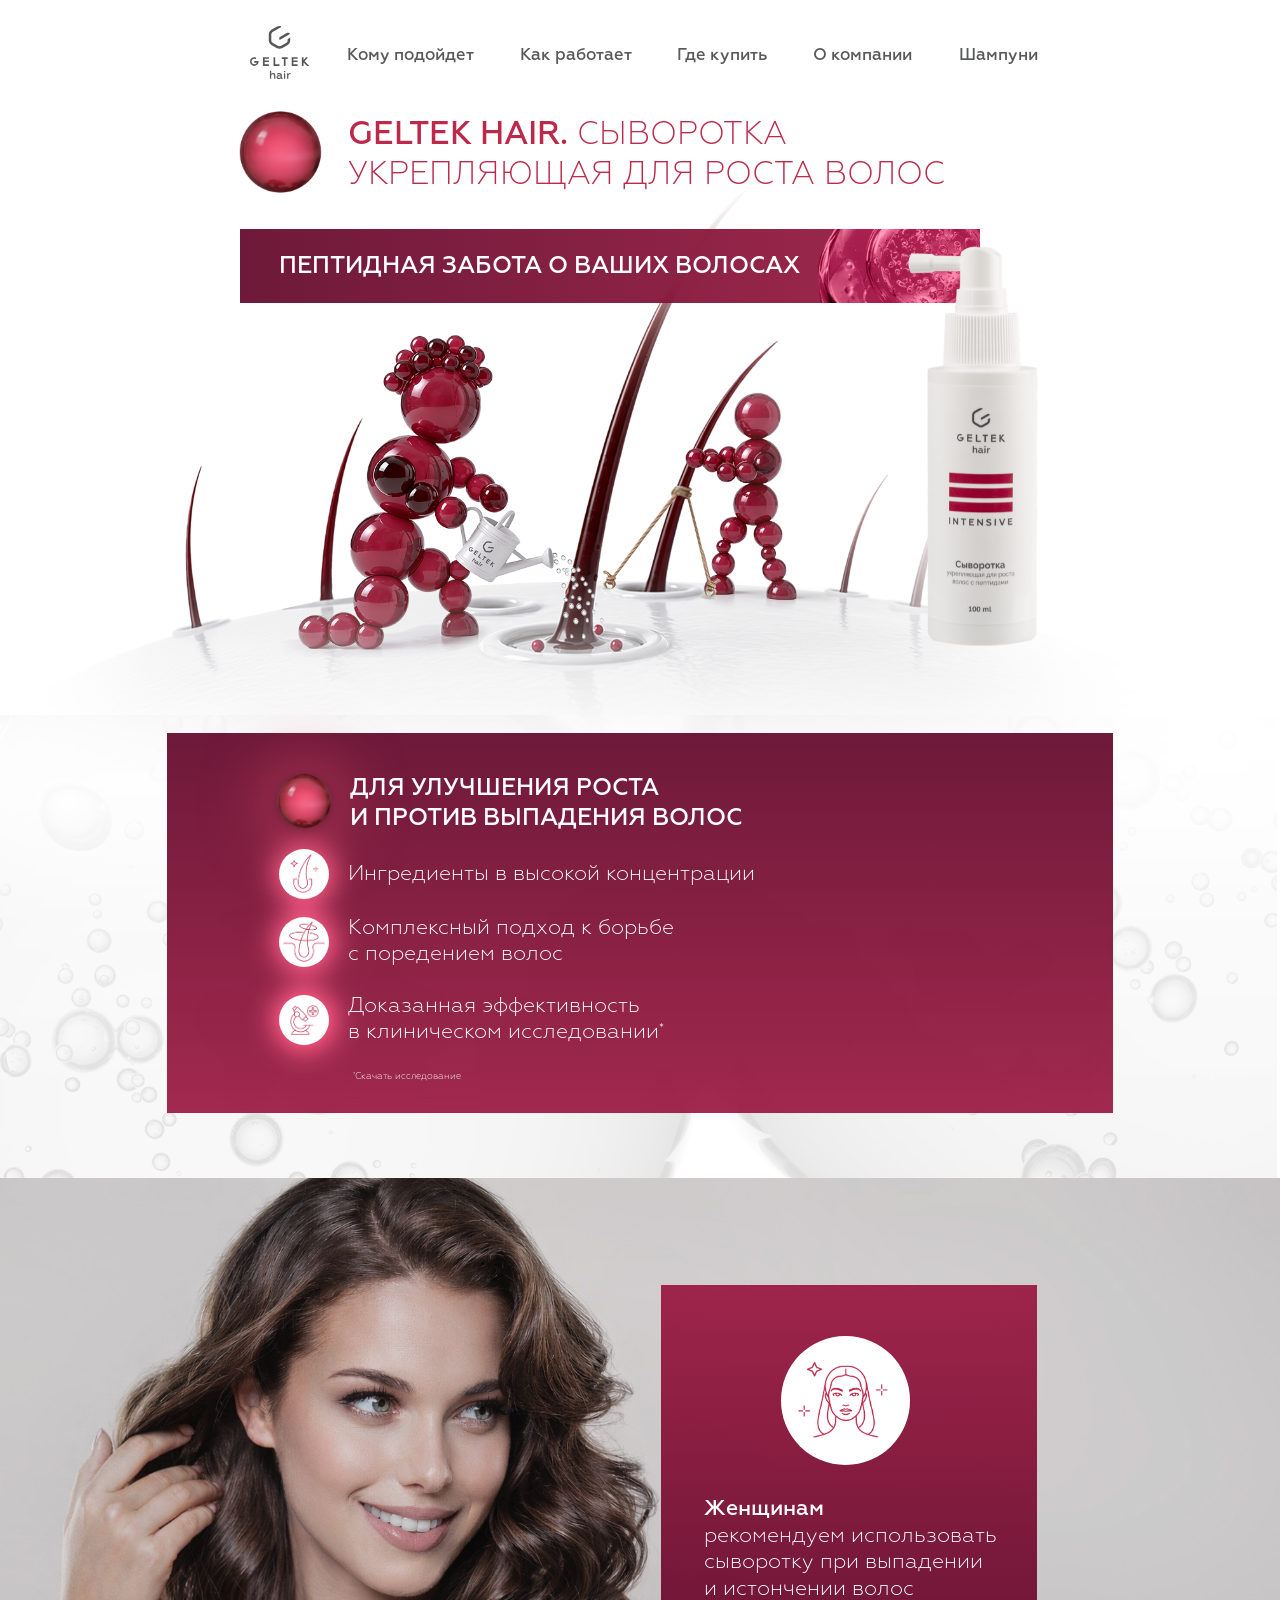
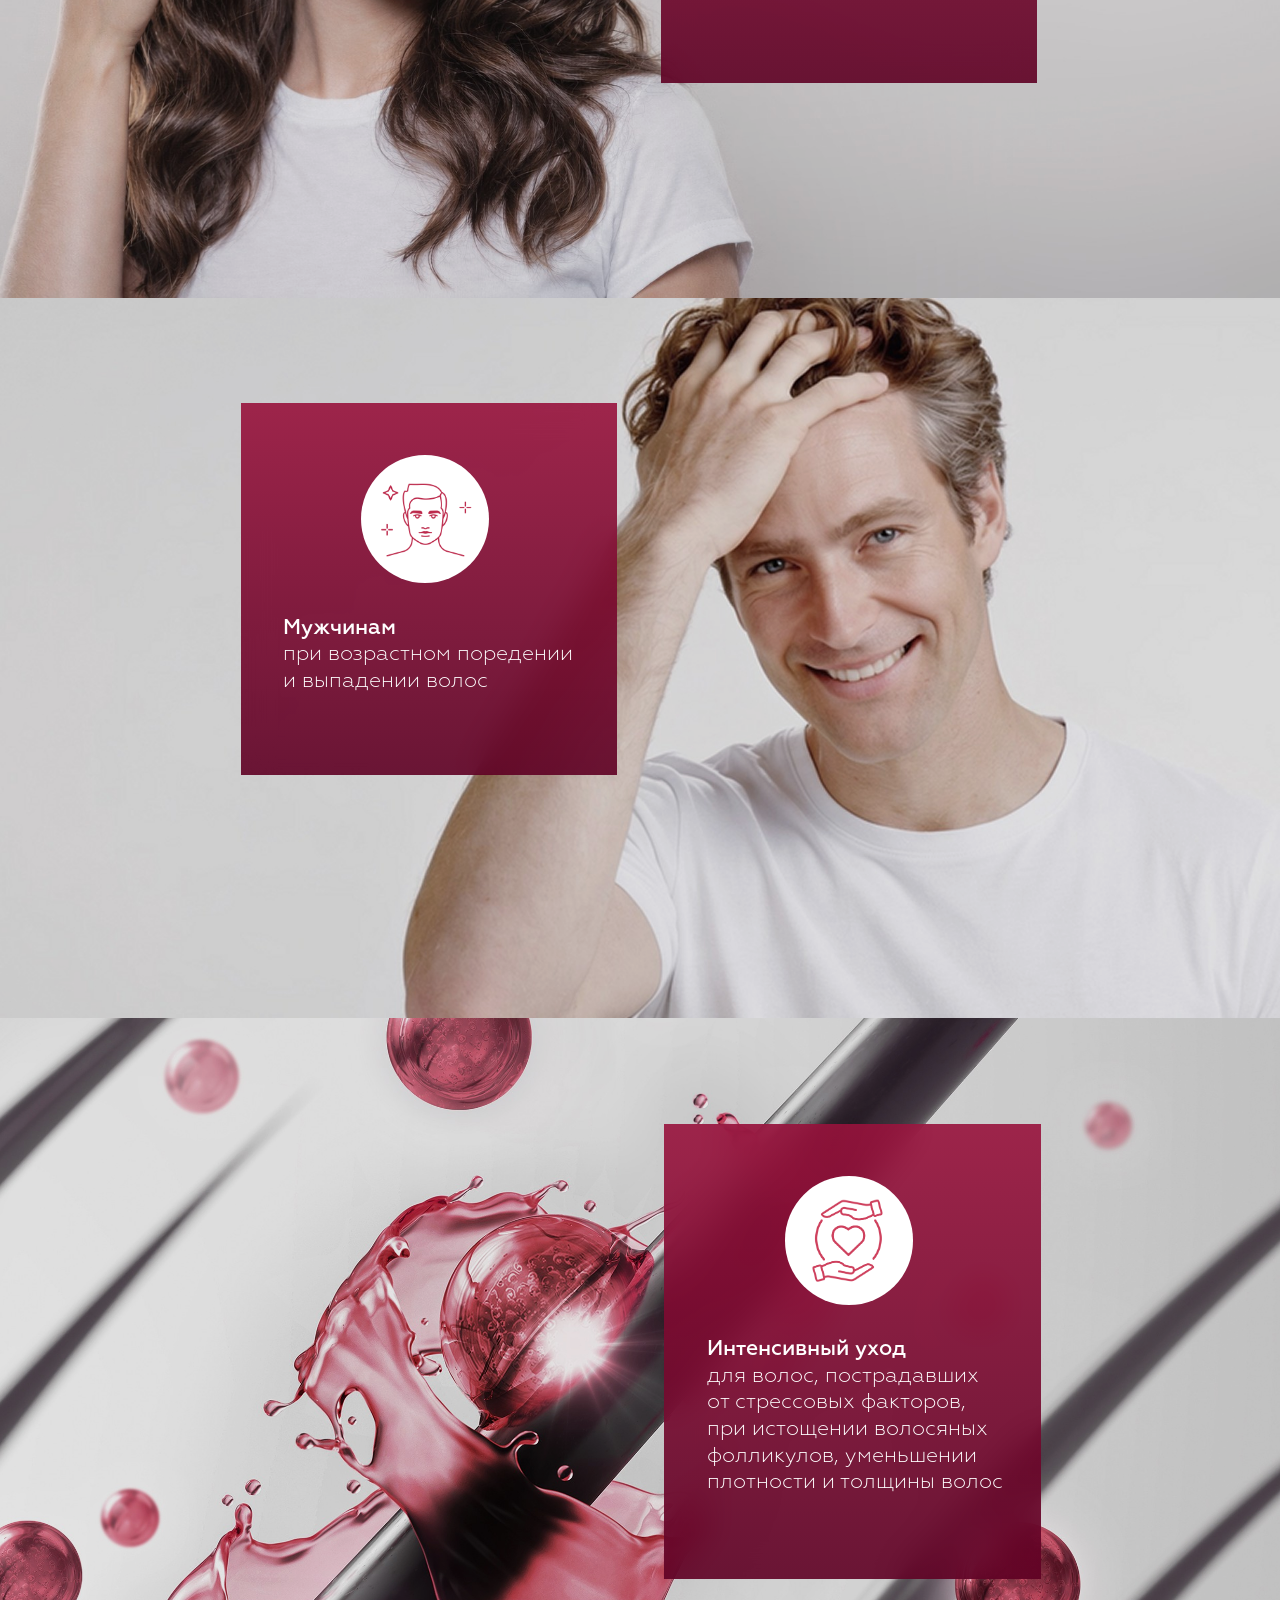
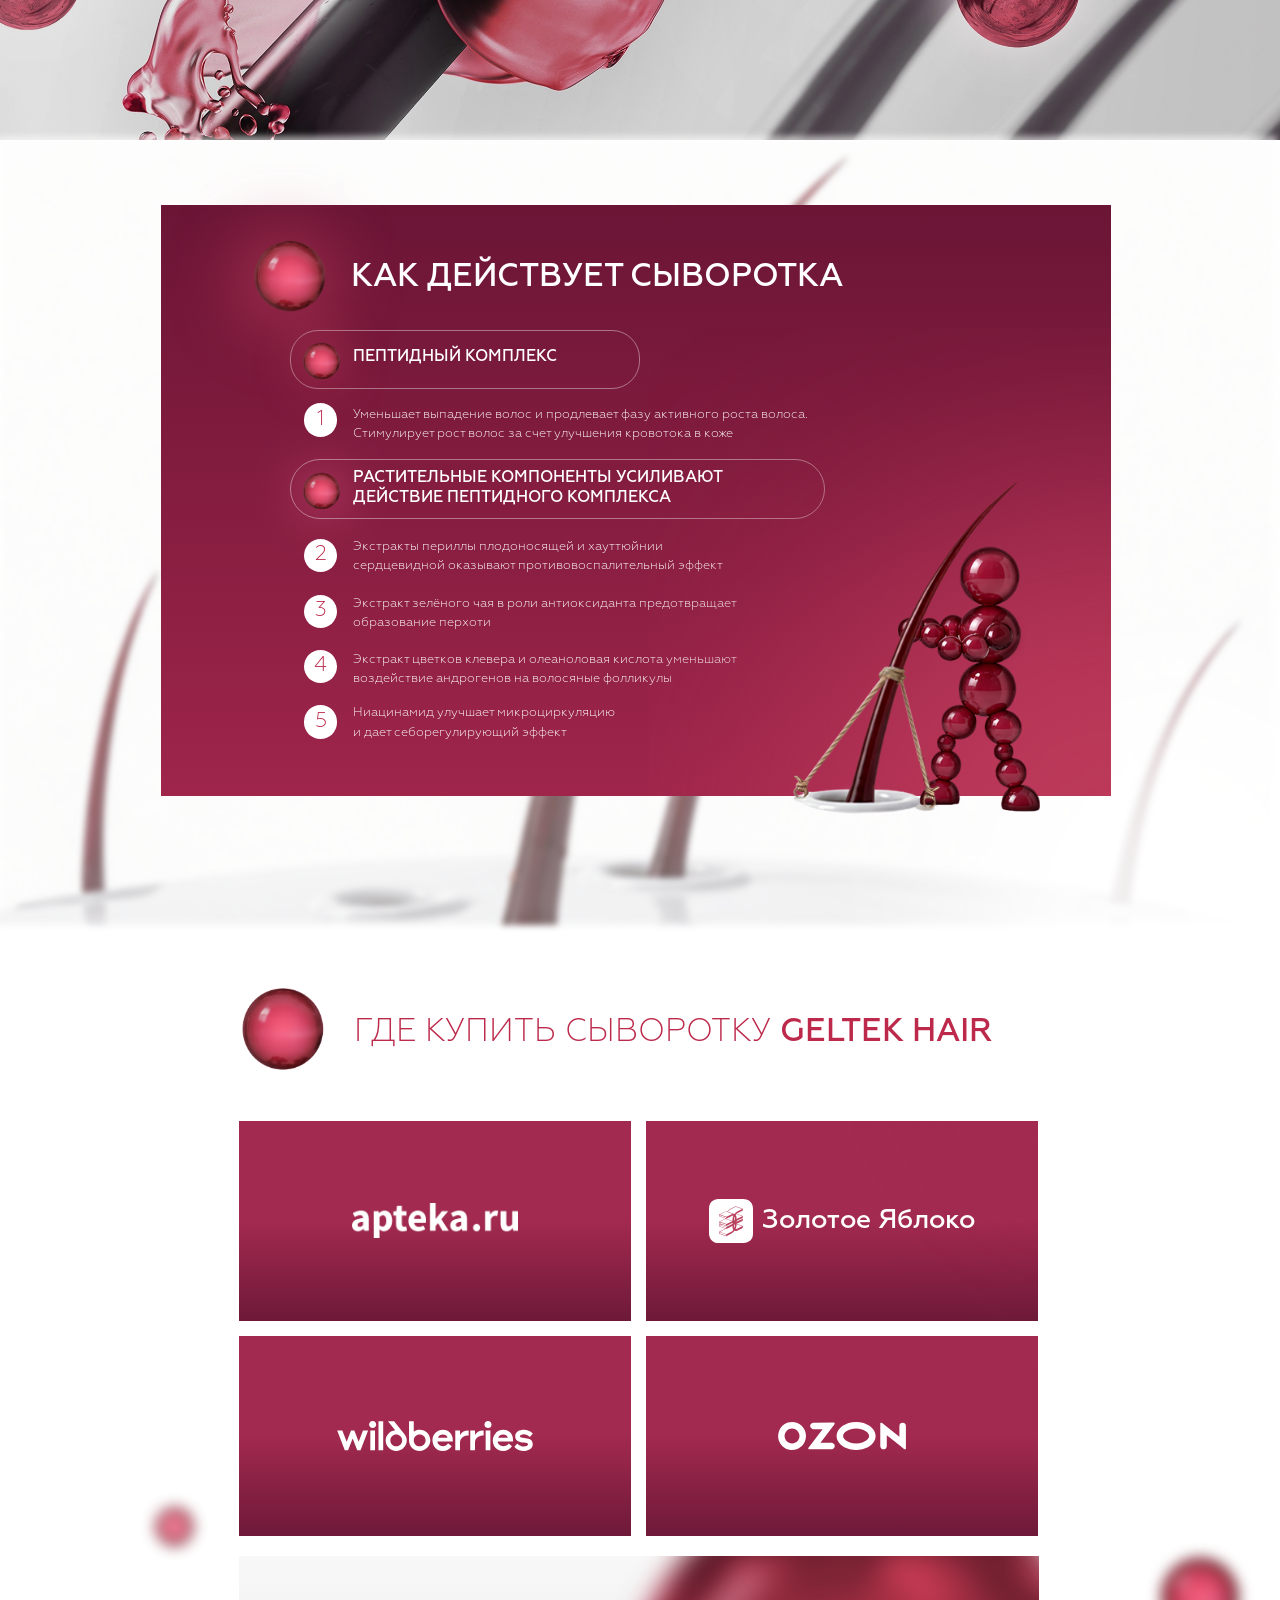
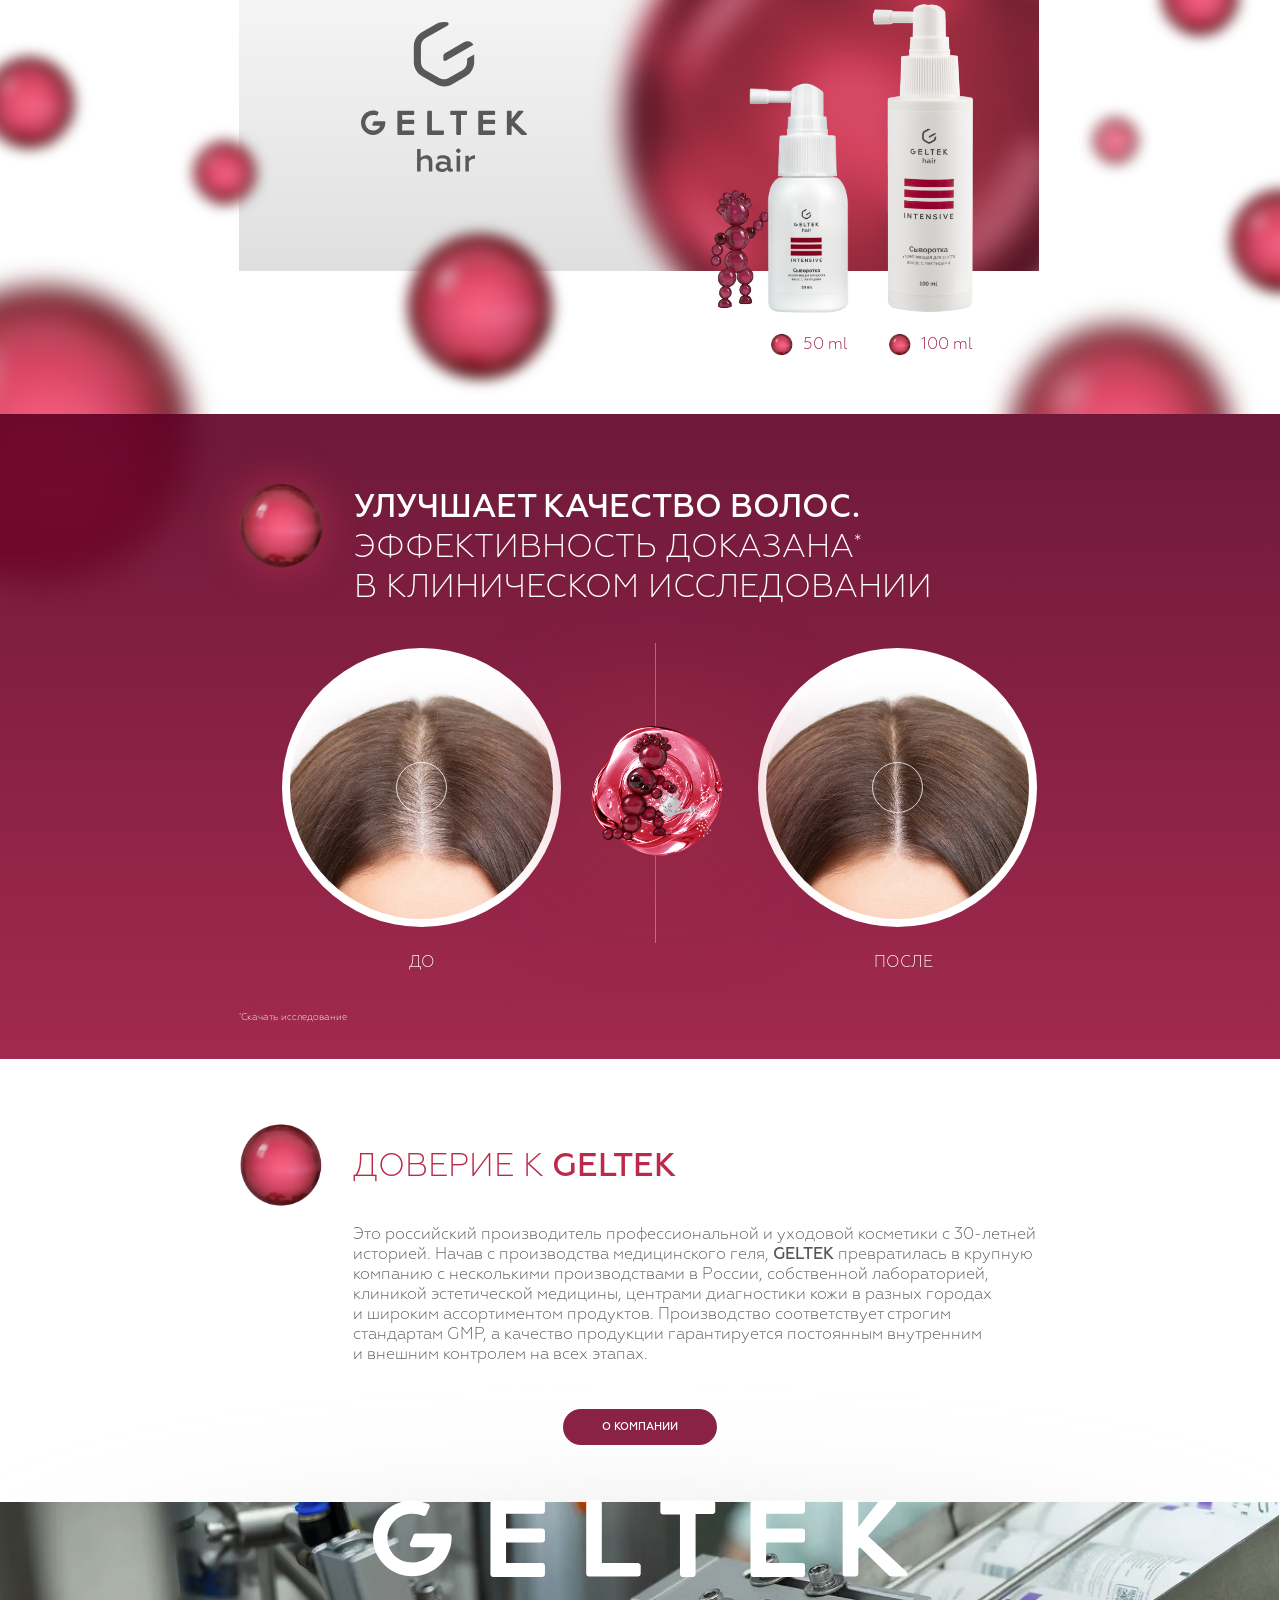
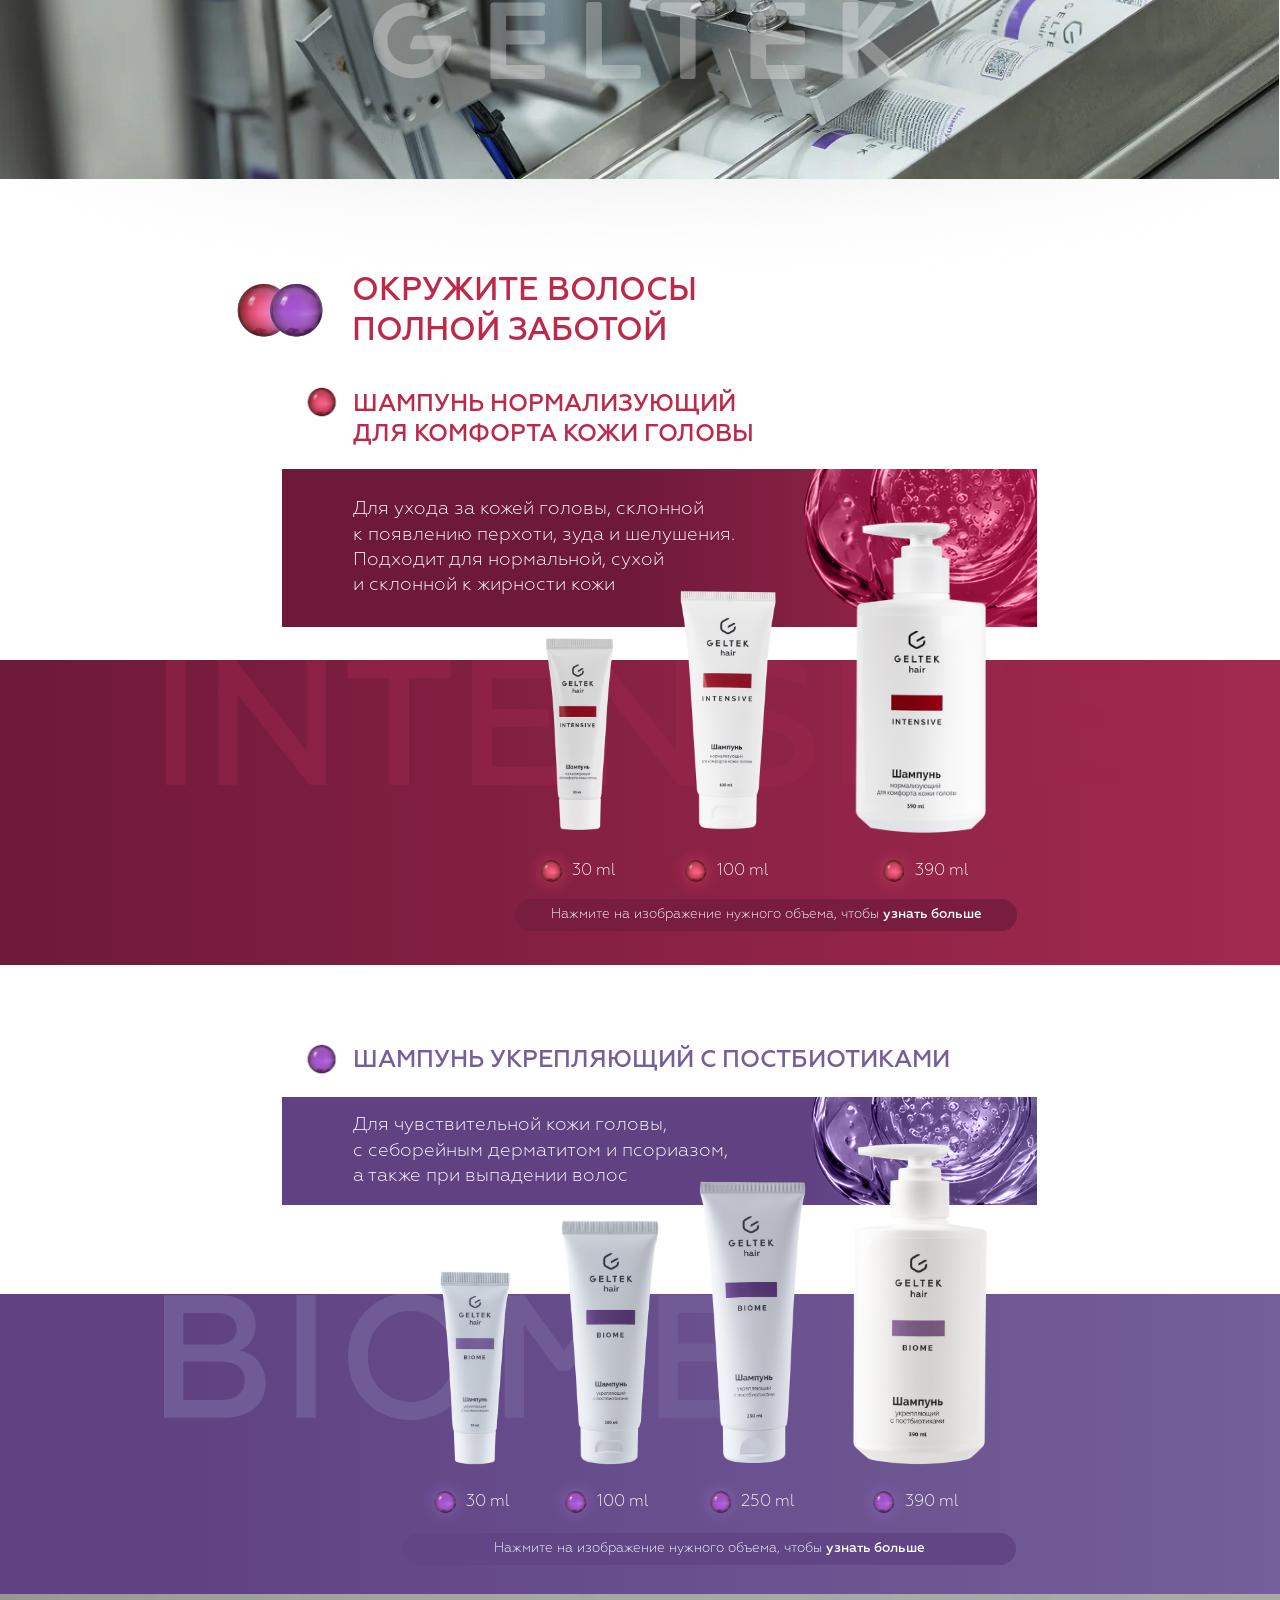
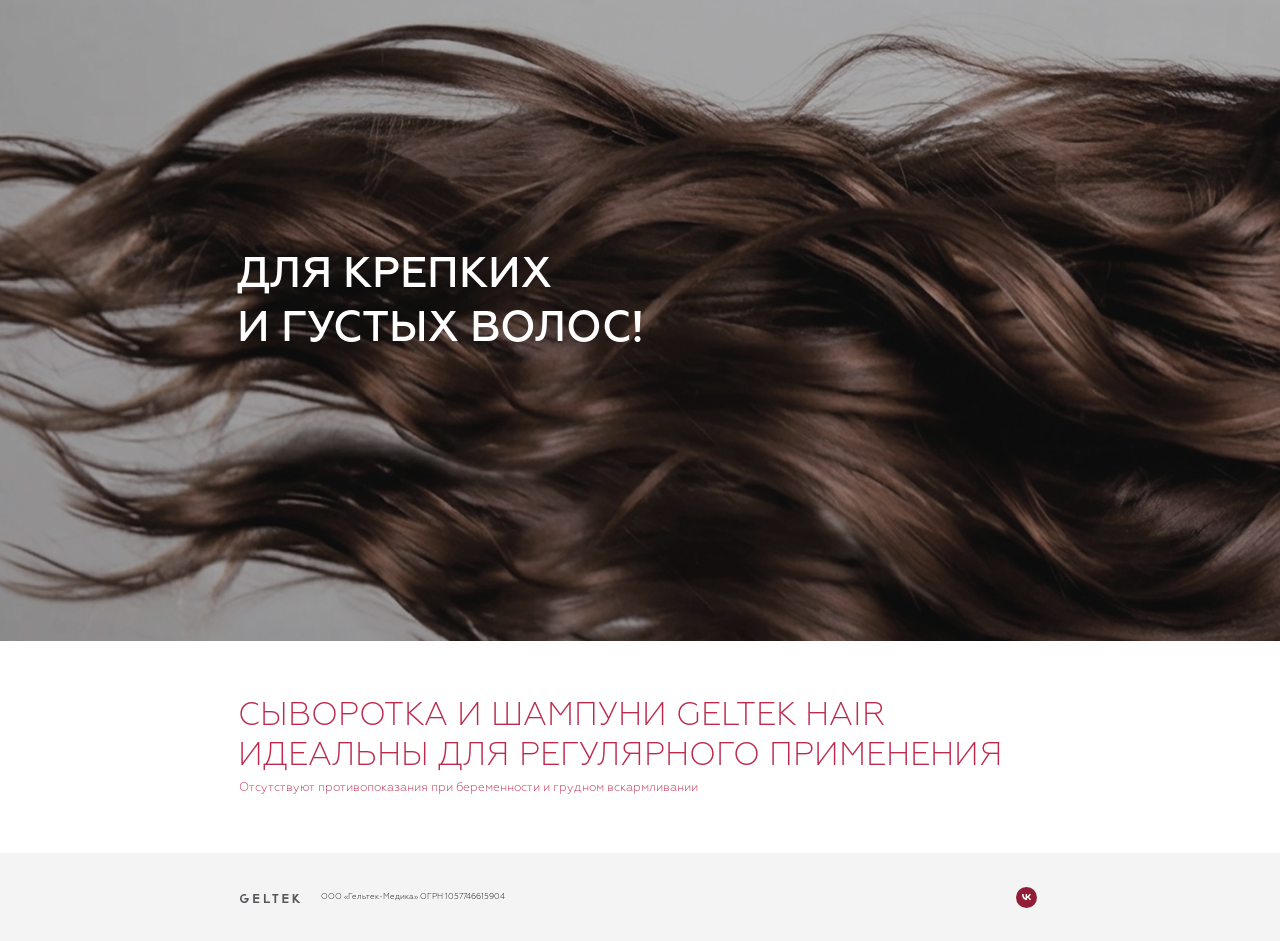
==== commit 6f84622b: "Мобильная версия: свечения, пропорции иконок, тон капель, логотипы и плашки по макету Свечения под с" ====
--- a/index.html
+++ b/index.html
@@ -96,7 +96,7 @@
     <!-- Узел-аннотация 137:581: параллакс карточки/иконки/текста — одинаковая амплитуда data-par,
          чтобы плашка двигалась одним блоком -->
     <div class="abs glass card" data-par="12.266"></div>
-    <div class="abs ic-circ icon" data-par="12.266"><img src="assets/img/icons-wine/woman.png" alt=""></div>
+    <div class="abs ic-circ icon" data-par="12.266"><img src="assets/img/icons-wine/woman-frame.png" alt=""></div>
     <p class="abs txt" data-par="12.266"><span class="b">Женщинам</span><br>рекомендуем использовать<br>сыворотку при выпадении<br>и истончении волос</p>
   </section>
 
@@ -105,7 +105,7 @@
     <img class="abs bg" src="assets/img/fig/man-crop.jpg" alt="" data-fig="137:112" data-dim="0.9">
     <!-- Узел-аннотация 137:550 — тот же механизм параллакса и затемнения, что и в блоке «Женщинам» -->
     <div class="abs glass card" data-par="12.266"></div>
-    <div class="abs ic-circ icon" data-par="12.266"><img src="assets/img/icons-wine/man.png" alt=""></div>
+    <div class="abs ic-circ icon" data-par="12.266"><img src="assets/img/icons-wine/man-frame-d.png" alt=""></div>
     <p class="abs txt" data-par="12.266"><span class="b">Мужчинам</span><br>при возрастном поредении и выпадении волос</p>
   </section>
 
@@ -114,7 +114,7 @@
     <img class="abs bg" src="assets/img/fig/demo-crop.jpg" alt="" data-fig="137:148" data-dim="0.9">
     <!-- Узел-аннотация 137:580 — тот же механизм, что и в предыдущих блоках -->
     <div class="abs glass card" data-par="12.266"></div>
-    <div class="abs ic-circ icon" data-par="12.266"><img src="assets/img/icons-wine/care.png" alt=""></div>
+    <div class="abs ic-circ icon" data-par="12.266"><img src="assets/img/icons-wine/care-frame-d.png" alt=""></div>
     <p class="abs txt" data-par="12.266"><span class="b">Интенсивный уход</span><br>для волос, пострадавших<br>от стрессовых факторов,<br>при истощении волосяных<br>фолликулов, уменьшении<br>плотности и толщины волос</p>
   </section>
 
@@ -397,7 +397,7 @@
     <h1 class="abs m-hero-title"><span class="b">GELTEK HAIR.</span><br>Сыворотка<br>укрепляющая<br>для роста волос</h1>
 
     <div class="abs m-banner">
-      <img class="banner-drop" src="assets/img/fig/drop-red.png" alt="">
+      <img class="banner-drop" src="assets/img/fig/drop-red-m1-fx.png" alt="">
       <span>Пептидная<br>забота<br>о ваших<br>волосах</span>
     </div>
     <img class="abs m-bottle" src="assets/img/fig/serum-100.png" alt="" data-scroll-y0="64.063" data-scroll-y1="70">
@@ -426,7 +426,7 @@
   <section class="m-s2 m-card-screen" data-fig="181:1849" id="m-s2">
     <img class="abs m-photo" src="assets/img/fig/woman-crop-m.jpg" alt="" data-fig="181:1849">
     <div class="abs glass m-card"></div>
-    <div class="abs m-ic-circ m-icon"><img src="assets/img/icons-wine/woman.png" alt=""></div>
+    <div class="abs m-ic-circ m-icon"><img src="assets/img/icons-wine/woman-frame.png" alt=""></div>
     <p class="abs m-txt"><span class="b">Женщинам</span><br>рекомендуем использовать сыворотку при выпадении<br>и истончении волос</p>
   </section>
 
@@ -434,7 +434,7 @@
   <section class="m-s3 m-card-screen" data-fig="181:1860">
     <img class="abs m-photo" src="assets/img/fig/man-crop-m.jpg" alt="" data-fig="181:1860">
     <div class="abs glass m-card"></div>
-    <div class="abs m-ic-circ m-icon"><img src="assets/img/icons-wine/man.png" alt=""></div>
+    <div class="abs m-ic-circ m-icon"><img src="assets/img/icons-wine/man-frame.png" alt=""></div>
     <p class="abs m-txt"><span class="b">Мужчинам</span><br>при возрастном поредении и выпадении волос</p>
   </section>
 
@@ -442,7 +442,7 @@
   <section class="m-s4 m-card-screen" data-fig="181:1911">
     <img class="abs m-photo" src="assets/img/fig/demo-crop-m.jpg" alt="" data-fig="181:1911">
     <div class="abs glass m-card"></div>
-    <div class="abs m-ic-circ m-icon"><img src="assets/img/icons-wine/care.png" alt=""></div>
+    <div class="abs m-ic-circ m-icon"><img src="assets/img/icons-wine/care-frame.png" alt=""></div>
     <p class="abs m-txt"><span class="b">Интенсивный уход</span><br>для волос, пострадавших от стрессовых факторов, при истощении волосяных фолликулов, уменьшении плотности и толщины волос</p>
   </section>
 
@@ -558,9 +558,9 @@
     <p class="abs m-s8-body">Это российский производитель<br>профессиональной и уходовой<br>косметики с 30-летней историей.<br>Начав с производства медицин-<br>ского геля,&nbsp;<span class="b">GELTEK</span> превратилась<br>в крупную компанию с несколь-<br>кими производствами в России,<br>собственной лабораторией,<br>клиникой эстетической медици-<br>ны, центрами диагностики кожи<br>в разных городах и широким<br>ассортиментом продуктов.<br>Производство соответствует<br>строгим стандартам GMP,<br>а качество продукции гаран-<br>тируется постоянным внутрен-<br>ним и внешним контролем<br>на всех этапах.</p>
     <a class="abs m-s8-btn" href="https://geltek.ru/about/" target="_blank" rel="noopener">О компании</a>
 
-    <img class="abs m-s8-photo" src="assets/img/fig/picture.png" alt="">
+    <img class="abs m-s8-photo" src="assets/img/fig/picture-crop-m.jpg" alt="">
     <div class="abs m-s8-shadow"></div>
-    <div class="abs m-s8-word">GELTEK</div>
+    <img class="abs m-s8-logo" src="assets/img/fig/geltek-logo.svg" alt="GELTEK">
   </section>
 
   <!-- M-ЭКРАН 9: ШАМПУНИ -->
@@ -571,10 +571,10 @@
     <img class="abs m-sph m-r-sph" src="assets/img/fig/sphere-red.png" alt="">
     <h3 class="abs m-subhat m-r-subhat">Шампунь<br>нормализующий<br>для комфорта<br>кожи головы</h3>
     <div class="abs m-banner m-r-banner">
-      <img class="banner-drop" src="assets/img/fig/drop-red.png" alt="">
+      <img class="banner-drop" src="assets/img/fig/drop-red-m9-fx.png" alt="">
       <span>Для ухода за кожей<br>головы, склонной<br>к появлению перхоти,<br>зуда и шелушения.<br>Подходит для нормаль-<br>ной, сухой и склонной<br>к жирности кожи</span>
     </div>
-    <div class="abs m-r-band"><span class="wm">INTENSIVE</span></div>
+    <div class="abs m-r-band"><img class="m-wm-svg m-wm-intensive" src="assets/img/fig/intensive.svg" alt="Intensive"></div>
     <a class="abs m-pack m-r-norm30" href="https://ozon.ru/t/V258OoT" target="_blank" rel="noopener" aria-label="Шампунь нормализующий 30 мл на OZON"><img src="assets/img/fig/norm-30.png" alt="Шампунь нормализующий, 30 мл"></a>
     <a class="abs m-pack m-r-norm100" href="https://ozon.ru/t/J5zUUoa" target="_blank" rel="noopener" aria-label="Шампунь нормализующий 100 мл на OZON"><img src="assets/img/fig/norm-100.png" alt="Шампунь нормализующий, 100 мл"></a>
     <a class="abs m-pack m-r-norm390" href="https://ozon.ru/t/LCK6Qqv" target="_blank" rel="noopener" aria-label="Шампунь нормализующий 390 мл на OZON"><img src="assets/img/fig/norm-390.png" alt="Шампунь нормализующий, 390 мл"></a>
@@ -586,10 +586,10 @@
     <img class="abs m-sph m-v-sph" src="assets/img/fig/sphere-violet.png" alt="">
     <h3 class="abs m-subhat m-v-subhat">Шампунь<br>укрепляющий<br>с постбиотиками</h3>
     <div class="abs m-banner m-v-banner">
-      <img class="banner-drop" src="assets/img/fig/drop-violet.png" alt="">
+      <img class="banner-drop" src="assets/img/fig/drop-violet-m9-fx.png" alt="">
       <span>Для чувствительной кожи<br>головы, с себорейным<br>дерматитом и псориазом,<br>а также при выпадении<br>волос</span>
     </div>
-    <div class="abs m-v-band"><span class="wm">BIOME</span></div>
+    <div class="abs m-v-band"><img class="m-wm-svg m-wm-biome" src="assets/img/fig/biome.svg" alt="Biome"></div>
     <a class="abs m-pack m-v-post30" href="https://ozon.ru/t/QWfvYLg" target="_blank" rel="noopener" aria-label="Шампунь укрепляющий с постбиотиками 30 мл на OZON"><img src="assets/img/fig/post-30.png" alt="Шампунь укрепляющий с постбиотиками, 30 мл"></a>
     <a class="abs m-pack m-v-post100" href="https://ozon.ru/t/D4Ckk4i" target="_blank" rel="noopener" aria-label="Шампунь укрепляющий с постбиотиками 100 мл на OZON"><img src="assets/img/fig/post-100.png" alt="Шампунь укрепляющий с постбиотиками, 100 мл"></a>
     <a class="abs m-pack m-v-post250" href="https://ozon.ru/t/D4Ckjau" target="_blank" rel="noopener" aria-label="Шампунь укрепляющий с постбиотиками 250 мл на OZON"><img src="assets/img/fig/post-250.png" alt="Шампунь укрепляющий с постбиотиками, 250 мл"></a>
@@ -603,14 +603,14 @@
 
   <!-- M-ЭКРАН 10: КРЕПКИЕ ВОЛОСЫ + ФИНАЛ -->
   <section class="m-s10">
-    <img class="abs m-s10-photo" src="assets/img/fig/hair.jpg" alt="">
+    <img class="abs m-s10-photo" src="assets/img/fig/hair-crop-m.jpg" alt="">
     <h2 class="abs m-s10-title">Для крепких<br>и густых волос!</h2>
   </section>
   <section class="m-base">
     <!-- В макете (186:2879) весь заголовок Geometria-Light 300, выделения нет; перенос задан
          символом U+2028 после «идеальны» — здесь он же через <br> -->
     <h3 class="abs m-cta">Сыворотка и шампуни GELTEK HAIR идеальны<br>для регулярного применения</h3>
-    <p class="abs m-cta-note">Отсутствуют противопоказания при беременности и грудном вскармливании</p>
+    <p class="abs m-cta-note">Отсутствуют противопоказания<br>при беременности<br>и грудном вскармливании</p>
   </section>
 
   <footer class="m-foot">
--- a/style.css
+++ b/style.css
@@ -229,7 +229,9 @@
 .s2 .card{left:51.667cqw;top:8.333cqw;width:29.375cqw;height:31.094cqw;z-index:2}
 .s2 .icon{left:61.042cqw;top:12.344cqw;width:10.052cqw;height:10.052cqw;z-index:3}
 /* 137:87: точный размер 133.5x115.6 (соотношение 1.155) вместо доли круга — запрещает
-   искажение пропорции; смещение центра относительно круга (-3.85,-2.5)px — так в макете */
+   искажение пропорции; смещение центра относительно круга (-3.85,-2.5)px — так в макете.
+   Файл иконки переэкспортирован кадром: прежний был обрезан по контуру (соотношение 1,107)
+   и вписывался по высоте, теряя 4 % ширины */
 .s2 .icon img{width:6.953cqw;height:6.021cqw;transform:translate(-0.201cqw,-0.13cqw)}
 /* Порядок строк задан переносами по макету; ширина работает только ограничителем —
    строка «рекомендуем использовать» набирается на 2 px шире прежнего бокса */
@@ -263,7 +265,8 @@
 .s4 .icon{left:61.302cqw;top:12.344cqw;width:10.052cqw;height:10.052cqw;z-index:3}
 /* точный размер иконки от круга (54%×64%), сверено с Figma-спекой 11.08 — раньше опиралась
    на общее правило .ic-circ img{62%} и была занижена по ширине */
-.s4 .icon img{width:5.427cqw;height:6.417cqw;object-fit:contain}
+/* смещение кадра относительно центра круга (-2,26; +0,98) px — по макету (156:114) */
+.s4 .icon img{width:5.427cqw;height:6.417cqw;object-fit:contain;transform:translate(-.118cqw,.051cqw)}
 /* ширина бокса чуть больше макетных 437px: строка «плотности и толщины волос» набирается
    в 439px и без запаса разрывалась на две — в макете она идёт цельной строкой */
 .s4 .txt{left:55.208cqw;top:24.844cqw;width:23.542cqw;z-index:3;color:#fff;font-weight:300;
@@ -282,7 +285,7 @@
    снято намеренно: сдвиг вверх оставлял под бордовой плашкой 39px фона вместо макетных 168, а
    сдвиг вниз подводил нижнюю кромку вплотную к шару заголовка «Где купить» (6516). Неподвижное
    макетное положение — единственное, при котором соблюдаются оба расстояния. */
-.s5 .kvbg{left:0;top:-6.771cqw;width:100cqw;height:68.073cqw;object-fit:cover;z-index:1;filter:blur(.26cqw);opacity:.6}
+.s5 .kvbg{left:-0.208cqw;top:-0.104cqw;width:100cqw;height:61.615cqw;object-fit:cover;z-index:1;filter:blur(.26cqw);opacity:.6}
 /* 137:166 — сплошная белая подложка под кв-фоном (сама секция уже, чем фон) */
 .s5 .white-bg{left:0;top:-0.208cqw;width:100cqw;height:75.677cqw;background:#fff;z-index:0}
 /* тот же паттерн «блюр вдвое меньше макетного» (узел 137:169: radius 120, у нас было 60) —
@@ -519,10 +522,12 @@
 /* блюр вдвое меньше макетного (137:340: radius 100, было 50) */
 .s7 .ba-glow1{left:46.667cqw;top:24.74cqw;width:9.323cqw;height:9.323cqw;border-radius:50%;
   background:#BB2444;filter:blur(5.208cqw);z-index:8}
-/* цветокоррекция узла 137:341 (экспозиция −0.19, контраст −0.16, насыщенность +0.23, тени −0.6):
-   ассет drop-small.png без суффикса -fx — без фильтра выходит заметно светлее и бледнее макета */
+/* Цветокоррекция заливки 137:341 в макете (экспозиция −0,19, контраст −0,16, насыщенность +0,23,
+   тени −0,6) применяется Figma к исходнику, который светлее нашего файла: прежняя компенсация
+   brightness(.78) уводила каплю в пересвет наоборот — тёмную. Подобрано по эталону: яркость зоны
+   капли 99,7 против 99,1 в макете, ореол вокруг 97,8 против 97,8 */
 .s7 .ba-drop{left:46.198cqw;top:24.375cqw;width:10.313cqw;height:10.156cqw;z-index:9;
-  filter:brightness(.78) saturate(1.35) contrast(.92)}
+  filter:brightness(1.12) saturate(.9)}
 /* режим наложения был screen, в макете (137:342) — color; плюс тот же блюр ×2 (100 вместо 50) */
 .s7 .ba-glow2{left:47.396cqw;top:25.833cqw;width:7.135cqw;height:7.135cqw;border-radius:50%;
   background:#BF8A95;filter:blur(5.208cqw);mix-blend-mode:color;z-index:10}
@@ -744,7 +749,9 @@
   backdrop-filter:blur(2cqw);-webkit-backdrop-filter:blur(2cqw)}
 .stage--mobile .m-ic-circ{border-radius:50%;background:#fff;display:grid;place-items:center}
 .stage--mobile .m-ic-circ img{width:58%;height:58%;object-fit:contain}
-.stage--mobile .m-sph-glow{border-radius:50%;background:#CC4363;opacity:.5;filter:blur(1.5cqw)}
+/* z-index обязателен: в макете свечение лежит над карточкой блока и под своей сферой,
+   без него стеклянная карточка (z-index 3) закрывает свечение целиком */
+.stage--mobile .m-sph-glow{border-radius:50%;background:#CC4363;opacity:.5;filter:blur(1.5cqw);z-index:4}
 .stage--mobile .m-num-circ{border-radius:50%;background:#fff;display:grid;place-items:center;
   font-weight:300;color:var(--wine);line-height:1}
 /* тот же паттерн «блюр вдвое меньше макетного», см. .sph-glow */
@@ -778,7 +785,7 @@
 .m-s1{height:315.625cqw;margin-top:1.25cqw}
 .m-s1 .m-kv{left:-18.75cqw;top:71.25cqw;width:141.563cqw;height:79.375cqw;object-fit:cover;z-index:1}
 .m-s1 .m-patch{left:69.375cqw;top:67.5cqw;width:38.438cqw;height:81.875cqw;border-radius:50%;
-  background:#fff;filter:blur(15.625cqw);opacity:.9;z-index:2}
+  background:#fff;filter:blur(15.625cqw);z-index:2}
 
 .m-s1 .m-title-sph{left:4.375cqw;top:0;width:19.063cqw;height:19.375cqw;z-index:4}
 .m-s1 .m-hero-title{left:24.063cqw;top:3.125cqw;width:67.813cqw;z-index:4;color:var(--wine);
@@ -788,10 +795,11 @@
 .m-s1 .m-banner{left:4.375cqw;top:32.813cqw;width:90.938cqw;height:44.688cqw;z-index:4;overflow:hidden;
   background:linear-gradient(90deg,rgba(94,0,35,.9) 18.4%,rgba(152,18,60,.9) 85%);
   backdrop-filter:blur(1.6cqw);-webkit-backdrop-filter:blur(1.6cqw)}
-/* Цветокоррекция заливки узла 179:1311 (экспозиция −0,15, света −0,65, тени −0,78): без неё
-   изображение выходит светлее макета. Значения подобраны сравнением со снимком макета */
+/* Цветокоррекция заливки узла 2148:629 (экспозиция −0,15, контраст −0,14, подкраска 0,23,
+   света −0,65, тени −0,78) запечена в сам файл переэкспортом узла: подбор CSS-фильтра
+   восстанавливал яркость, но не контраст — он выходил на 8 единиц ниже макетного */
 .m-s1 .m-banner .banner-drop{position:absolute;left:49.375cqw;top:-13.438cqw;width:70.625cqw;height:auto;
-  mix-blend-mode:luminosity;pointer-events:none;filter:brightness(.584) saturate(1.4)}
+  mix-blend-mode:luminosity;pointer-events:none;filter:brightness(1.02)}
 .m-s1 .m-banner span{position:relative;z-index:1;display:block;color:#fff;font-weight:500;
   font-size:5.625cqw;line-height:1.25;padding:6cqw 30cqw 6cqw 9.375cqw;text-transform:uppercase}
 /* drop-shadow не задан — см. .s1 .bottle выше */
@@ -802,7 +810,10 @@
 
 .m-s1 .m-adv-card{left:-0.313cqw;top:148.75cqw;width:100.625cqw;height:166.875cqw;z-index:3;
   background:linear-gradient(90deg,rgba(94,0,35,.9) 18.4%,rgba(152,18,60,.9) 85%)}
-.m-s1 .m-adv-glow{left:5.625cqw;top:158.125cqw;width:16.25cqw;height:16.25cqw;filter:blur(15.625cqw)}
+/* радиус 50 из спеки на кружке 52 px CSS-размытие размазывает до невидимости — значение
+   подобрано замером яркости колец против рендера макета (pitfalls.md, п. 41);
+   заливка узла сплошная, поэтому opacity не половинная */
+.m-s1 .m-adv-glow{left:5.625cqw;top:158.125cqw;width:16.25cqw;height:16.25cqw;filter:blur(6.25cqw);opacity:1}
 .m-s1 .m-adv-sph{left:4.063cqw;top:156.25cqw;width:19.375cqw;height:19.688cqw;z-index:5}
 .m-s1 .m-adv-title{left:24.063cqw;top:158.75cqw;width:64.063cqw;z-index:4;color:#fff;font-weight:500;
   font-size:5.625cqw;line-height:1.25;text-transform:uppercase}
@@ -841,21 +852,27 @@
 .m-s2 .m-card{left:0;top:105.625cqw;width:100cqw;height:93.75cqw;z-index:2;
   background:linear-gradient(90deg,rgba(94,0,35,.9) 18.4%,rgba(152,18,60,.9) 85%)}
 .m-s2 .m-icon{left:36.875cqw;top:116.875cqw;width:25.625cqw;height:25.625cqw}
-.m-s2 .m-icon img{width:17.775cqw;height:15.381cqw}
+/* прежний файл иконки был обрезан по контуру рисунка (соотношение 1,107), а кадр макета
+   2148:689 — 1,156, поэтому object-fit:contain вписывал её по высоте и сужал на 4 %;
+   иконка переэкспортирована кадром. Смещение — из макета: рисунок стоит не по центру круга */
+.m-s2 .m-icon img{width:17.719cqw;height:15.344cqw;transform:translate(-.516cqw,-.328cqw)}
 .m-s2 .m-txt{left:19.688cqw;top:152.188cqw;width:63.75cqw}
 
 .m-s3{height:190.625cqw}
 .m-s3 .m-photo{height:108.438cqw}
 .m-s3 .m-card{background:linear-gradient(180deg,rgba(152,18,60,.9) -0.4%,rgba(94,0,35,.9) 77.6%);left:-0.625cqw;top:108.438cqw;width:100cqw;height:82.5cqw;z-index:2}
 .m-s3 .m-icon{left:35.938cqw;top:120cqw;width:25.625cqw;height:25.625cqw}
-.m-s3 .m-icon img{width:18.156cqw;height:14.656cqw}
+/* иконка переэкспортирована кадром 2148:717 — прежний файл был обрезан по контуру и
+   вписывался по высоте, теряя 12 % ширины; смещение внутри круга — из макета */
+.m-s3 .m-icon img{width:18.156cqw;height:14.656cqw;transform:translate(.172cqw,-1.734cqw)}
 .m-s3 .m-txt{left:17.5cqw;top:155.625cqw;width:64.688cqw}
 
 .m-s4{height:206.25cqw}
 .m-s4 .m-photo{left:-0.313cqw;width:100.625cqw;height:105.938cqw}
 .m-s4 .m-card{background:linear-gradient(180deg,rgba(152,18,60,.9) 0.7%,rgba(94,0,35,.9) 99.3%);left:-0.938cqw;top:105.938cqw;width:100.625cqw;height:100.313cqw;z-index:2}
 .m-s4 .m-icon{left:36.563cqw;top:117.5cqw;width:25.625cqw;height:25.625cqw}
-.m-s4 .m-icon img{width:13.875cqw;height:16.4375cqw}
+/* то же, кадр 2148:743 */
+.m-s4 .m-icon img{width:13.875cqw;height:16.4375cqw;transform:translate(-.344cqw,.094cqw)}
 .m-s4 .m-txt{left:17.5cqw;top:153.125cqw;width:65cqw}
 
 /* ==================== M-ЭКРАН 5: КАК ДЕЙСТВУЕТ ==================== */
@@ -885,26 +902,29 @@
 .m-s5 .m-s5-card{left:-0.313cqw;top:105.625cqw;width:102.188cqw;height:calc(362.362cqw - var(--hA) - var(--hB));z-index:2;
   background:linear-gradient(90deg,rgba(94,0,35,.9) 18.4%,rgba(152,18,60,.9) 85%)}
 
-.m-s5 .m-s5-title-glow{left:5.625cqw;top:113.438cqw;width:19.375cqw;height:19.375cqw;filter:blur(15.625cqw)}
+.m-s5 .m-s5-title-glow{left:6.063cqw;top:115.125cqw;width:16.156cqw;height:16.156cqw;filter:blur(6.25cqw);opacity:1}
 .m-s5 .m-s5-title-sph{left:4.375cqw;top:113.438cqw;width:19.375cqw;height:19.688cqw;z-index:5}
 .m-s5 .m-s5-title{left:24.063cqw;top:116.25cqw;width:67.813cqw;z-index:4;color:#fff;font-weight:500;
   font-size:5.625cqw;line-height:1.25;text-transform:uppercase}
 
 .m-s5 .m-pill{border:1px solid rgba(255,255,255,.4);z-index:3}
 .m-s5 .m-pill1{left:5cqw;top:135.938cqw;width:90cqw;height:16.563cqw;border-radius:8.281cqw}
-.m-s5 .m-p1-glow{left:6.25cqw;top:136.563cqw;width:15.313cqw;height:15.313cqw;filter:blur(15.625cqw)}
+.m-s5 .m-p1-glow{left:7.531cqw;top:137.938cqw;width:12.75cqw;height:12.75cqw;filter:blur(6.875cqw);opacity:1}
 .m-s5 .m-p1-sph{left:6.25cqw;top:136.563cqw;width:15.313cqw;height:15.313cqw;z-index:5}
 .m-s5 .m-pill1-title{left:24.063cqw;top:141.563cqw;width:68.125cqw;z-index:4;color:#fff;font-weight:500;
   font-size:4.688cqw;line-height:1.25;text-transform:uppercase}
 
 .m-s5 .m-pill2{left:5cqw;top:calc(220.313cqw - var(--hA));width:90cqw;height:36.563cqw;border-radius:9.375cqw}
-.m-s5 .m-p2-glow{left:5.938cqw;top:calc(223.75cqw - var(--hA));width:15.313cqw;height:15.313cqw;filter:blur(15.625cqw)}
+.m-s5 .m-p2-glow{left:7.219cqw;top:calc(225.125cqw - var(--hA));width:12.719cqw;height:12.719cqw;filter:blur(6.875cqw);opacity:1}
 .m-s5 .m-p2-sph{left:5.938cqw;top:calc(223.75cqw - var(--hA));width:15.313cqw;height:15.313cqw;z-index:5}
 /* Межбуквенное 0,45 px при кегле 15 (узел 181:2209) — от него зависит разбивка на строки */
 .m-s5 .m-pill2-title{left:24.063cqw;top:calc(223.75cqw - var(--hA));width:68.125cqw;z-index:4;color:#fff;font-weight:500;
   font-size:4.688cqw;line-height:1.25;text-transform:uppercase;letter-spacing:.03em}
 
 .m-s5 .m-num-circ{width:13.438cqw;height:13.438cqw;font-size:8.75cqw;z-index:5}
+/* центрирование по метрикам шрифта поднимает цифру на 1,25 px выше макетной — замер по всем
+   пяти кружкам дал одну и ту же величину, поэтому она возвращается сдвигом, а не кеглем */
+.m-s5 .m-num-circ span{position:relative;top:.391cqw}
 /* Пункты списка в макете выровнены по центру (узлы 181:2162, 181:2175, 181:2221, 181:2227,
    181:2234, 181:2240 — textAlignHorizontal CENTER) */
 .m-s5 .m-body{z-index:4;color:#fff;font-weight:300;font-size:4.688cqw;line-height:1.25;text-align:center}
@@ -948,9 +968,9 @@
   background:linear-gradient(180deg,#F8F8F8 -21.4%,#CACACA 118.5%)}
 .m-s6 .m-s6-glowbox{left:9.156cqw;top:229cqw;width:82.5cqw;height:117.844cqw;z-index:1;overflow:hidden}
 /* Координаты — относительно glowbox (см. предыдущее примечание о системе координат) */
-.m-s6 .m-s6-glowlight{left:8.188cqw;top:37.5cqw;width:158.438cqw;height:291.469cqw;border-radius:50%;
+.m-s6 .m-s6-glowlight{left:8.188cqw;top:44.875cqw;width:158.438cqw;height:291.469cqw;border-radius:50%;
   background:#fff;filter:blur(14.29cqw)}
-.m-s6 .m-s6-glowsph{left:-17.75cqw;top:31.094cqw;width:129.063cqw;height:129.063cqw;filter:blur(2.716cqw);
+.m-s6 .m-s6-glowsph{left:-17.75cqw;top:38.469cqw;width:129.063cqw;height:129.063cqw;filter:blur(2.716cqw);
   transform:rotate(180deg)}
 .m-s6 .m-s6-pinkglow-clip{left:9.156cqw;top:237.375cqw;width:82.5cqw;height:109.469cqw;overflow:hidden;z-index:1}
 .m-s6 .m-s6-pinkglow{position:absolute;left:4.969cqw;top:86.813cqw;width:35.656cqw;height:34.125cqw;
@@ -993,7 +1013,8 @@
 .m-s7{height:268.438cqw}
 .m-s7 .m-s7-card{left:0;top:0;width:99.688cqw;height:260.625cqw;z-index:1;
   background:linear-gradient(90deg,rgba(94,0,35,.9) 18.4%,rgba(152,18,60,.9) 85%)}
-.m-s7 .m-s7-glow{left:5.688cqw;top:8.938cqw;width:16.188cqw;height:16.188cqw;filter:blur(15.625cqw)}
+/* карточка этого экрана лежит на z-index 1, сфера на 3 — свечению остаётся 2 */
+.m-s7 .m-s7-glow{left:5.688cqw;top:8.938cqw;width:16.188cqw;height:16.188cqw;filter:blur(6.25cqw);opacity:1;z-index:2}
 .m-s7 .m-s7-sph{left:4.063cqw;top:7.188cqw;width:19.375cqw;height:19.688cqw;z-index:3}
 .m-s7 .m-s7-title{left:23.75cqw;top:9.688cqw;width:67.813cqw;z-index:2;color:#fff;font-weight:300;
   font-size:5.625cqw;line-height:1.25;text-transform:uppercase}
@@ -1018,8 +1039,10 @@
 .m-s7 .m-ba-line{left:7.5cqw;top:151.563cqw;width:84.688cqw;height:1px;background:rgba(255,255,255,.35);z-index:2}
 .m-s7 .m-ba-glow1{left:33.75cqw;top:134.375cqw;width:33.125cqw;height:32.813cqw;border-radius:50%;
   background:#BB2444;filter:blur(31.25cqw);z-index:3}
+/* фильтр десктопной капли (brightness 1.12) на мобильной давал пересвет: яркость зоны 98,2
+   против макетных 85,0 и контраст 55,2 против 40,5 — подобрано отдельно по своему эталону */
 .m-s7 .m-ba-drop{left:32.188cqw;top:133.125cqw;width:36.563cqw;height:35.938cqw;z-index:4;
-  filter:brightness(.78) saturate(1.35) contrast(.92)}
+  filter:brightness(.85) saturate(.95)}
 .m-s7 .m-ba-glow2{left:36.25cqw;top:138.438cqw;width:25.313cqw;height:25cqw;border-radius:50%;
   background:#BF8A95;filter:blur(31.25cqw);mix-blend-mode:screen;z-index:5}
 .m-s7 .m-ba-ball{left:32.813cqw;top:132.813cqw;width:34.375cqw;height:34.688cqw;z-index:6}
@@ -1027,27 +1050,30 @@
 .m-s7 .m-s7-note{left:8.125cqw;top:248.438cqw;z-index:2;color:#fff;font-weight:300;font-size:3.125cqw}
 
 /* ==================== M-ЭКРАН 8: ДОВЕРИЕ + ПРОИЗВОДСТВО ==================== */
-/* Содержимое ниже заголовка приведено к координатам макета (узлы 184:2614 текст, 184:2616
-   кнопка, 184:2620 фотография, 184:2621 логотип): раньше вся группа стояла на 25 px выше,
-   отчего текст почти упирался в заголовок и в кнопку */
+/* Содержимое секции — по узлам актуального мобильного кадра (2148:857 сфера, 2148:856 заголовок,
+   2148:854 текст, 2148:852 кнопка, 2148:849 фотография, 2148:850 тень, 2148:1040 логотип).
+   Прежние координаты были сняты со старого макета (узлы 184:*, в нынешнем файле их нет) и давали
+   общий сдвиг всей группы на 25 px вниз */
 .m-s8{height:276.875cqw}
-.m-s8 .m-s8-sph{left:4.375cqw;top:7.813cqw;width:19.063cqw;height:19.375cqw;z-index:2}
-.m-s8 .m-s8-title{left:24.063cqw;top:15cqw;width:68.125cqw;z-index:2;color:var(--wine);font-weight:300;
+.m-s8 .m-s8-sph{left:4.375cqw;top:0;width:19.063cqw;height:19.375cqw;z-index:2}
+.m-s8 .m-s8-title{left:24.063cqw;top:7.188cqw;width:68.125cqw;z-index:2;color:var(--wine);font-weight:300;
   font-size:5.625cqw;line-height:1.25;text-transform:uppercase}
 .m-s8 .m-s8-title .b{font-weight:500}
-.m-s8 .m-s8-body{left:13.438cqw;top:33.125cqw;width:78.125cqw;z-index:2;color:var(--gray2);font-weight:300;
+/* бокс на 5 px шире макетных 250: строка «ского геля, GELTEK превратилась» набирается у нас на
+   3 px шире и уезжала на отдельную строку. Остальные строки заданы жёсткими переносами,
+   поэтому расширение бокса на них не влияет, а текст выровнен по левому краю */
+.m-s8 .m-s8-body{left:13.438cqw;top:25.313cqw;width:79.688cqw;z-index:2;color:var(--gray2);font-weight:300;
   font-size:4.688cqw;line-height:1.25}
 .m-s8 .m-s8-body .b{font-weight:500}
-.m-s8 .m-s8-btn{left:26.563cqw;top:149.688cqw;width:46.563cqw;height:11.875cqw;z-index:2;border-radius:5.938cqw;
+.m-s8 .m-s8-btn{left:26.563cqw;top:141.875cqw;width:46.563cqw;height:11.875cqw;z-index:2;border-radius:5.938cqw;
   background:var(--btn);color:#fff;font-weight:500;font-size:3.125cqw;text-transform:uppercase;
   display:flex;align-items:center;justify-content:center}
-.m-s8 .m-s8-photo{left:-0.625cqw;top:169.375cqw;width:100.938cqw;height:108.125cqw;object-fit:cover;z-index:1}
-.m-s8 .m-s8-shadow{left:-20.938cqw;top:212.813cqw;width:144.063cqw;height:42.5cqw;border-radius:50%;
+.m-s8 .m-s8-photo{left:-0.625cqw;top:161.563cqw;width:100.938cqw;height:108.125cqw;object-fit:cover;z-index:1}
+.m-s8 .m-s8-shadow{left:-20.938cqw;top:205cqw;width:144.063cqw;height:42.5cqw;border-radius:50%;
   background:#D9D9D9;filter:blur(31.25cqw);mix-blend-mode:multiply;z-index:1}
-/* Габарит надписи по узлу 184:2621 — 276×40 px, то есть 86.25×12.5cqw: кегль подобран по высоте
-   прописных, разрядка — по ширине набора */
-.m-s8 .m-s8-word{left:8.125cqw;top:217.188cqw;width:86.25cqw;z-index:2;color:#fff;font-weight:500;
-  font-size:16.875cqw;line-height:1;letter-spacing:.251em;text-transform:uppercase;white-space:nowrap}
+/* Узел 2148:1040 «Geltek main logo» — векторный логотип 276×40 px, а не набранный текст:
+   прежняя текстовая имитация не совпадала с фирменным начертанием */
+.m-s8 .m-s8-logo{left:8.125cqw;top:209.375cqw;width:86.25cqw;height:12.5cqw;z-index:2}
 
 /* ==================== M-ЭКРАН 9: ШАМПУНИ ==================== */
 .m-s9{height:291.875cqw}
@@ -1075,17 +1101,15 @@
 /* Правый отступ — точечно: в общем правиле он рассчитан на другой баннер и переставляет
    заданный макетом порядок строк */
 .m-s9 .m-r-banner span{padding-right:30cqw}
-/* Цветокоррекция заливки узла 184:2652 (экспозиция −0,26, света −0,65, тени −0,9) */
-.m-s9 .m-r-banner .banner-drop{left:50.625cqw;top:-5cqw;width:55.313cqw;height:auto;
-  filter:brightness(.566) saturate(1.533)}
+/* Цветокоррекция и кадрирование узла 2194:320 запечены в файл переэкспортом: заливка узла
+   растянута матрицей (STRETCH), поэтому целая картинка давала другой кадр */
+.m-s9 .m-r-banner .banner-drop{left:50.625cqw;top:-5cqw;width:55.156cqw;height:54.406cqw}
 .m-s9 .m-v-banner{left:4.375cqw;top:184.375cqw;width:90.938cqw;height:46.875cqw;
   background:linear-gradient(90deg,#604283 26.5%,#745F9A 66.3%)}
 .m-s9 .m-v-banner span{font-size:3.125cqw;padding:2cqw 32cqw 2cqw 9.063cqw}
-/* Цветокоррекция не была перенесена (в отличие от .m-r-banner выше) — картинка без -fx
-   в имени, то есть без запечённых эффектов; подобрано по замеру яркости/насыщенности
-   зоны против макета (0,807/~1,8) */
-.m-s9 .m-v-banner .banner-drop{left:48.438cqw;top:-67.813cqw;width:143.438cqw;height:auto;
-  filter:brightness(.8) saturate(1.8)}
+/* То же для узла 2194:277: у него матрица сжимает картинку по вертикали (2,62 против 2,17),
+   поэтому высота при height:auto выходила на 78 px больше макетной */
+.m-s9 .m-v-banner .banner-drop{left:48.125cqw;top:-67.188cqw;width:143.688cqw;height:117.344cqw}
 
 .m-s9 .m-pack{z-index:3}
 .m-s9 .m-r-norm30 {left:11.912cqw;top:96.394cqw;   width:14.731cqw;height:35.494cqw}
@@ -1096,56 +1120,64 @@
 .m-s9 .m-v-post250{left:45.938cqw;top:218.75cqw;width:21.278cqw;height:50.831cqw}
 .m-s9 .m-v-post390{left:71.25cqw;top:209.375cqw;width:25.419cqw;height:59.269cqw}
 
-.m-s9 .m-vol-glow{width:4.688cqw;height:4.688cqw;z-index:3}
+/* свечения стояли под подписями объёмов, хотя в макете (2194:340/347/354, 290/297/283/304)
+   лежат под самими сферами — расхождение по вертикали доходило до 31 px;
+   размер у каждого свой, поэтому общий габарит из правила убран */
+.m-s9 .m-vol-glow{z-index:3}
 .m-s9 .m-vol-sph{width:5.625cqw;height:auto;z-index:4}
 .m-s9 .m-vol-txt{font-size:2.5cqw;z-index:4}
 .m-s9 .m-rg1,.m-s9 .m-rg2,.m-s9 .m-rg3{background:#CC4363}
-.m-s9 .m-rg1{left:13.438cqw;top:144.688cqw}
+.m-s9 .m-rg1{left:13.284cqw;top:136.459cqw;width:4.697cqw;height:4.697cqw}
 .m-s9 .m-rs1{left:12.812cqw;top:135.956cqw}
 .m-s9 .m-rt1{left:19.344cqw;top:137.025cqw;color:#fff}
-.m-s9 .m-rg2{left:38.125cqw;top:144.688cqw}
+.m-s9 .m-rg2{left:38.175cqw;top:136.587cqw;width:4.472cqw;height:4.472cqw}
 .m-s9 .m-rs2{left:37.725cqw;top:136.109cqw}
 .m-s9 .m-rt2{left:43.941cqw;top:137.125cqw;color:#fff}
-.m-s9 .m-rg3{left:67.188cqw;top:144.376cqw}
+.m-s9 .m-rg3{left:67.134cqw;top:136.403cqw;width:4.697cqw;height:4.697cqw}
 .m-s9 .m-rs3{left:66.662cqw;top:135.897cqw}
 .m-s9 .m-rt3{left:73.191cqw;top:136.966cqw;color:#fff}
 
 .m-s9 .m-vg1,.m-s9 .m-vg2,.m-s9 .m-vg3,.m-s9 .m-vg4{background:#8E6CC8}
-.m-s9 .m-vg1{left:5cqw;top:282.501cqw}
+.m-s9 .m-vg1{left:5.128cqw;top:273.75cqw;width:4.581cqw;height:4.581cqw}
 .m-s9 .m-vs1{left:5.128cqw;top:273.75cqw}
 .m-s9 .m-vt1{left:11.037cqw;top:274.613cqw;color:#fff}
-.m-s9 .m-vg2{left:26.875cqw;top:283.126cqw}
+.m-s9 .m-vg2{left:26.775cqw;top:273.809cqw;width:4.534cqw;height:4.534cqw}
 .m-s9 .m-vs2{left:26.775cqw;top:273.809cqw}
 .m-s9 .m-vt2{left:32.622cqw;top:274.666cqw;color:#fff}
-.m-s9 .m-vg3{left:48.75cqw;top:283.126cqw}
+.m-s9 .m-vg3{left:48.628cqw;top:273.734cqw;width:4.581cqw;height:4.581cqw}
 .m-s9 .m-vs3{left:48.628cqw;top:273.734cqw}
 .m-s9 .m-vt3{left:54.534cqw;top:274.597cqw;color:#fff}
-.m-s9 .m-vg4{left:75.625cqw;top:283.126cqw}
+.m-s9 .m-vg4{left:75.525cqw;top:273.316cqw;width:4.7cqw;height:4.7cqw}
 .m-s9 .m-vs4{left:75.525cqw;top:273.316cqw}
 .m-s9 .m-vt4{left:81.584cqw;top:274.194cqw;color:#fff}
 
 .m-s9 .m-r-band{left:-22.188cqw;top:110.844cqw;width:122.813cqw;height:43.75cqw;z-index:1;overflow:hidden;
   background:linear-gradient(90deg,rgba(94,0,35,.9) 17.4%,rgba(152,18,60,.9) 110.9%)}
-.m-s9 .m-r-band .wm{position:absolute;left:16.563cqw;top:2cqw;color:#9B274C;opacity:.5;font-weight:500;
-  font-size:9cqw;letter-spacing:.03em;text-transform:uppercase;white-space:nowrap}
+/* «Intensive» в макете (2194:326) — не текст, а группа контуров 263,7×35,7: набранная надпись
+   не совпадала ни по начертанию, ни по ширине (163,8 против 263,7). Тот же вектор, что в
+   десктопной ветке; непрозрачность 0,5 запечена в сами контуры */
+.m-s9 .m-wm-svg{position:absolute;display:block}
+.m-s9 .m-wm-intensive{left:30.938cqw;top:.094cqw;width:82.406cqw;height:11.156cqw}
 /* Плашки «Нажмите на изображение…» — 2194:358 (красная, #781D3D) и 2194:308 (фиолетовая,
    #624585); текст белый, по центру плашки */
+/* плашка — скруглённая пилюля (cornerRadius 37,2 у групп 2194:358 и 2194:308), кегль 7,364 px */
 .m-s9 .m-more-txt{z-index:4;display:flex;align-items:center;justify-content:center;white-space:nowrap;
-  font-size:2.5cqw;font-weight:300;color:#fff;height:5.625cqw;width:90.938cqw;left:4.375cqw}
+  font-size:2.301cqw;font-weight:300;color:#fff;height:5.625cqw;width:90.938cqw;left:4.375cqw;
+  border-radius:11.625cqw}
 .m-s9 .m-more-txt b{font-weight:500;color:#fff;margin-left:.625cqw}
 .m-s9 .m-r-more{top:143.438cqw;background:#781D3D}
 .m-s9 .m-v-more{top:279.688cqw;background:#624585}
 
 .m-s9 .m-v-band{left:-1.562cqw;top:248.125cqw;width:102.188cqw;height:43.75cqw;z-index:1;overflow:hidden;
   background:linear-gradient(90deg,#604283 15%,#745F9A 100%)}
-.m-s9 .m-v-band .wm{position:absolute;left:7.5cqw;top:2cqw;color:#715B97;font-weight:500;
-  font-size:9cqw;letter-spacing:.03em;text-transform:uppercase;white-space:nowrap}
+/* «Biome» — вектор 2194:266, габарит 256×55,8 */
+.m-s9 .m-wm-biome{left:5.938cqw;top:0;width:80cqw;height:17.438cqw}
 
 /* ==================== M-ЭКРАН 10 + ФИНАЛ + ФУТЕР ==================== */
 .m-s10{height:58.438cqw}
-/* Затемнение 20% — как в десктопной ветке */
-.m-s10 .m-s10-photo{left:0;top:0;width:100.313cqw;height:58.125cqw;object-fit:cover;z-index:1;
-  filter:brightness(.8)}
+/* Затемнения нет: у заливки узла 2194:366 режим MULTIPLY поверх белого, то есть картинка
+   без изменений. Прежний brightness(.8) уводил кадр на 15 единиц яркости ниже макета */
+.m-s10 .m-s10-photo{left:0;top:0;width:100.313cqw;height:58.125cqw;object-fit:cover;z-index:1}
 .m-s10 .m-s10-title{left:13.75cqw;top:21.875cqw;width:58.125cqw;z-index:2;color:#fff;font-weight:500;
   font-size:5.625cqw;line-height:1.25;text-transform:uppercase}
 
@@ -1153,18 +1185,20 @@
 .m-base .m-cta{left:8.75cqw;top:9.375cqw;width:83.125cqw;z-index:1;color:var(--wine);font-weight:300;
   font-size:5.625cqw;line-height:1.25;text-transform:uppercase}
 .m-base .m-cta .b{font-weight:500}
-/* Кегль 13px и бокс 292px подобраны так, чтобы надпись укладывалась в две строки: при 14px
-   самая короткая разбивка («Отсутствуют противопоказания» / «при беременности и грудном
-   вскармливании») требует 314px, а на экране 320 при левом отступе 20 доступно 292. */
-.m-base .m-cta-note{left:6.25cqw;top:40.313cqw;width:91.25cqw;z-index:1;color:var(--wine);font-weight:300;
-  font-size:4.063cqw;line-height:1.2}
+/* Узел 2194:371: бокс 188×42 при x 28, кегль 12, межстрочное 14,4, трекинг −0,12 и три строки —
+   разрывы заданы в макете символами U+2028 и переводом строки. Прежние кегль и ширина были
+   подобраны под двухстрочную разбивку и расходились с макетом */
+.m-base .m-cta-note{left:8.75cqw;top:40.313cqw;width:58.75cqw;z-index:1;color:var(--wine);font-weight:300;
+  font-size:3.75cqw;line-height:1.2;letter-spacing:-.01em}
 
 .m-foot{height:28.125cqw;background:#F4F4F4}
 .m-foot-logo{left:9.063cqw;top:10.625cqw;width:20.938cqw;height:auto}
 .m-foot-text{left:9.063cqw;top:19.375cqw;color:#000;font-weight:300;font-size:2.5cqw}
-.m-foot-vk{left:82.188cqw;top:5.938cqw;width:10cqw;height:10cqw;border-radius:50%;background:#921D36;
+/* Узел 2194:390: кружок 26,2×26,2 при 266,9 / 7966,8 — прежний был на 5,8 px крупнее и на 32 px
+   левее. Доля монограммы в кружке — как в десктопной ветке (14×9 при кружке 32) */
+.m-foot-vk{left:83.409cqw;top:7.763cqw;width:8.175cqw;height:8.175cqw;border-radius:50%;background:#921D36;
   display:grid;place-items:center}
-.m-foot-vk-mono{width:44%;height:auto}
-
-
-
+.m-foot-vk-mono{width:43.75%;height:28.125%}
+
+
+
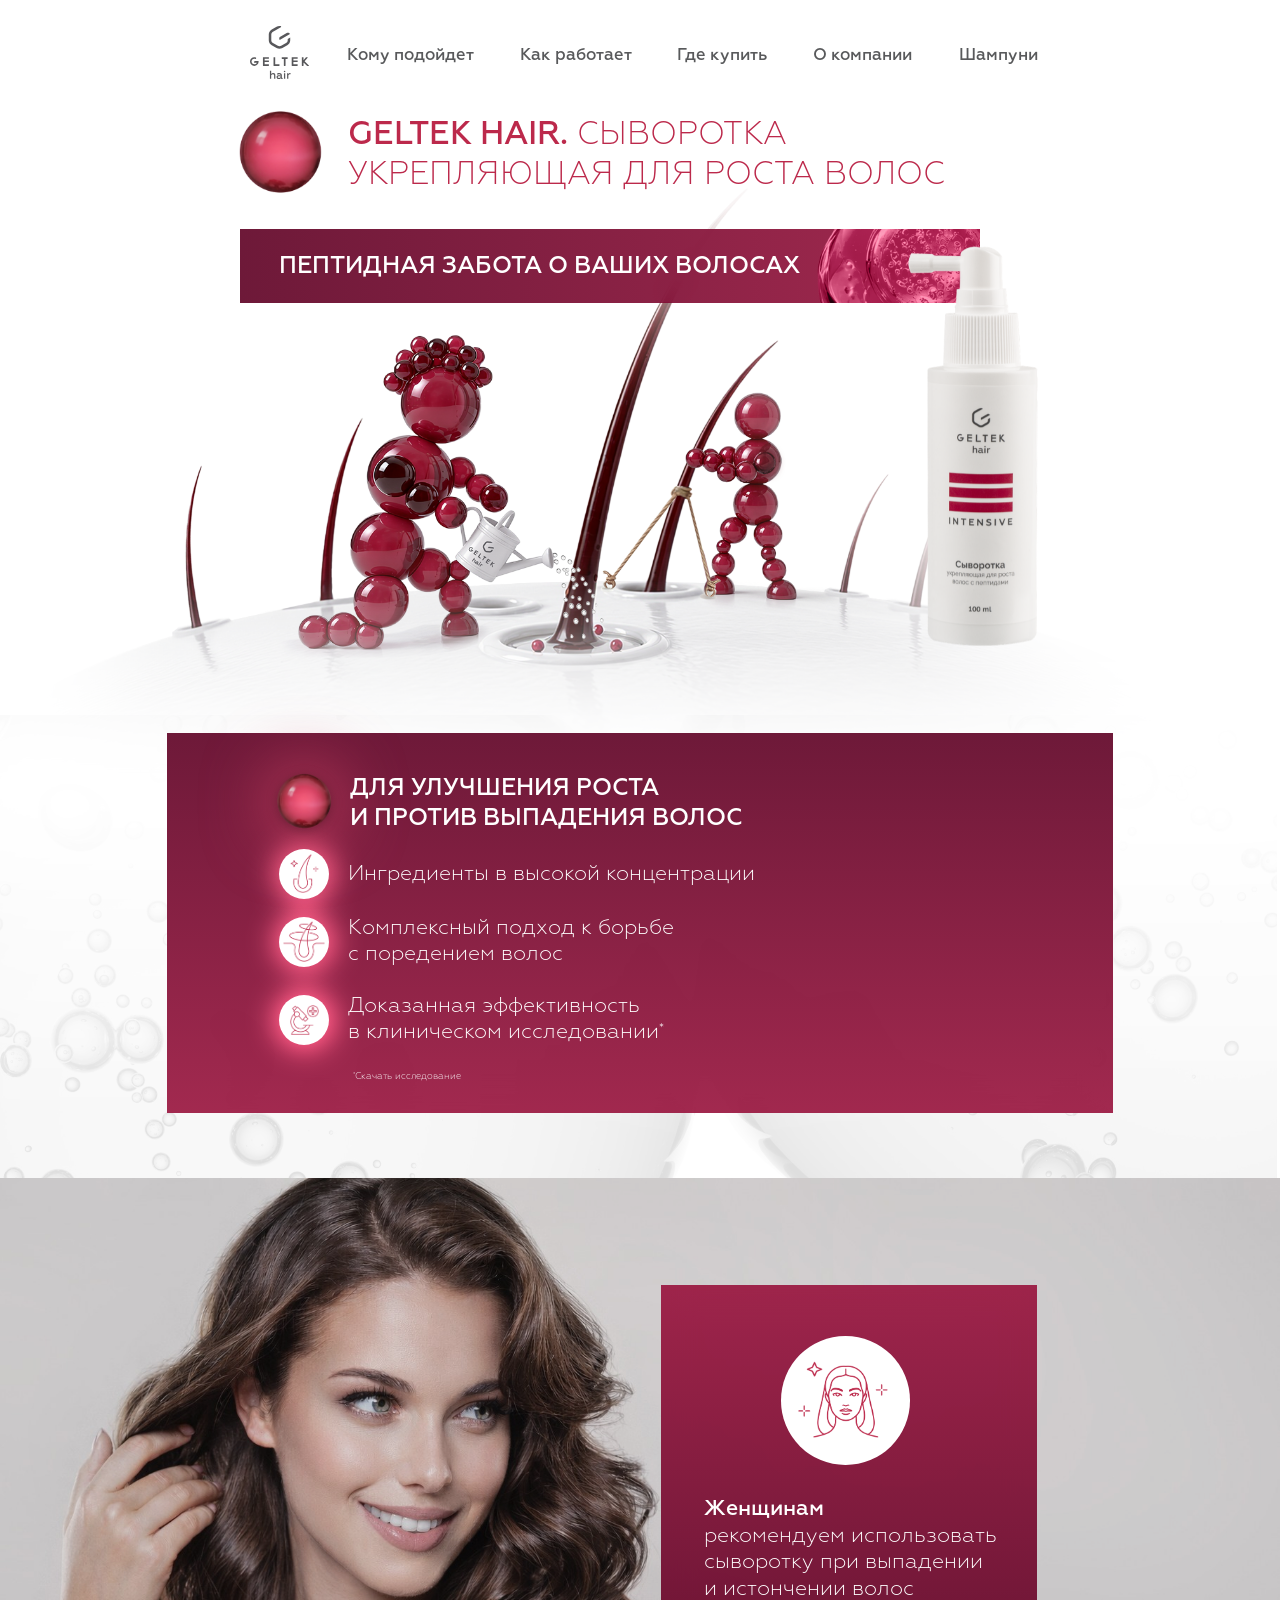
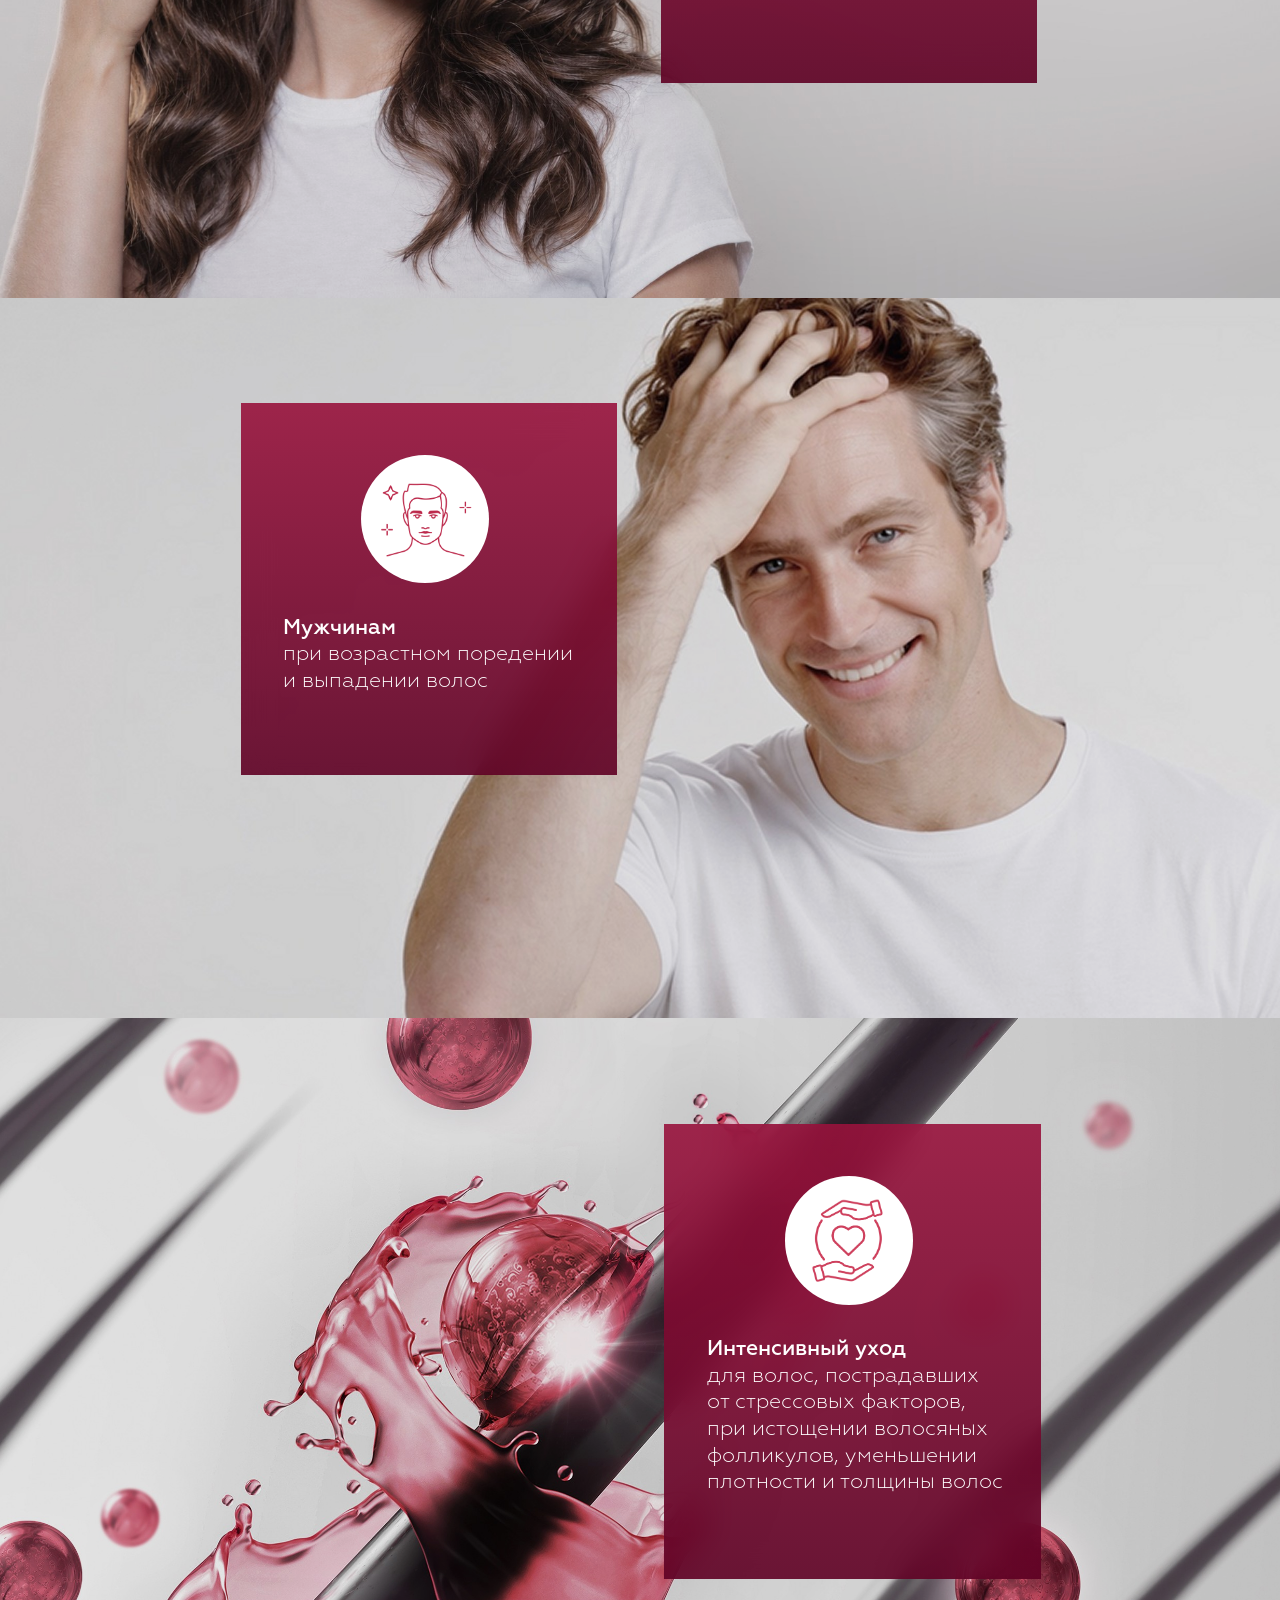
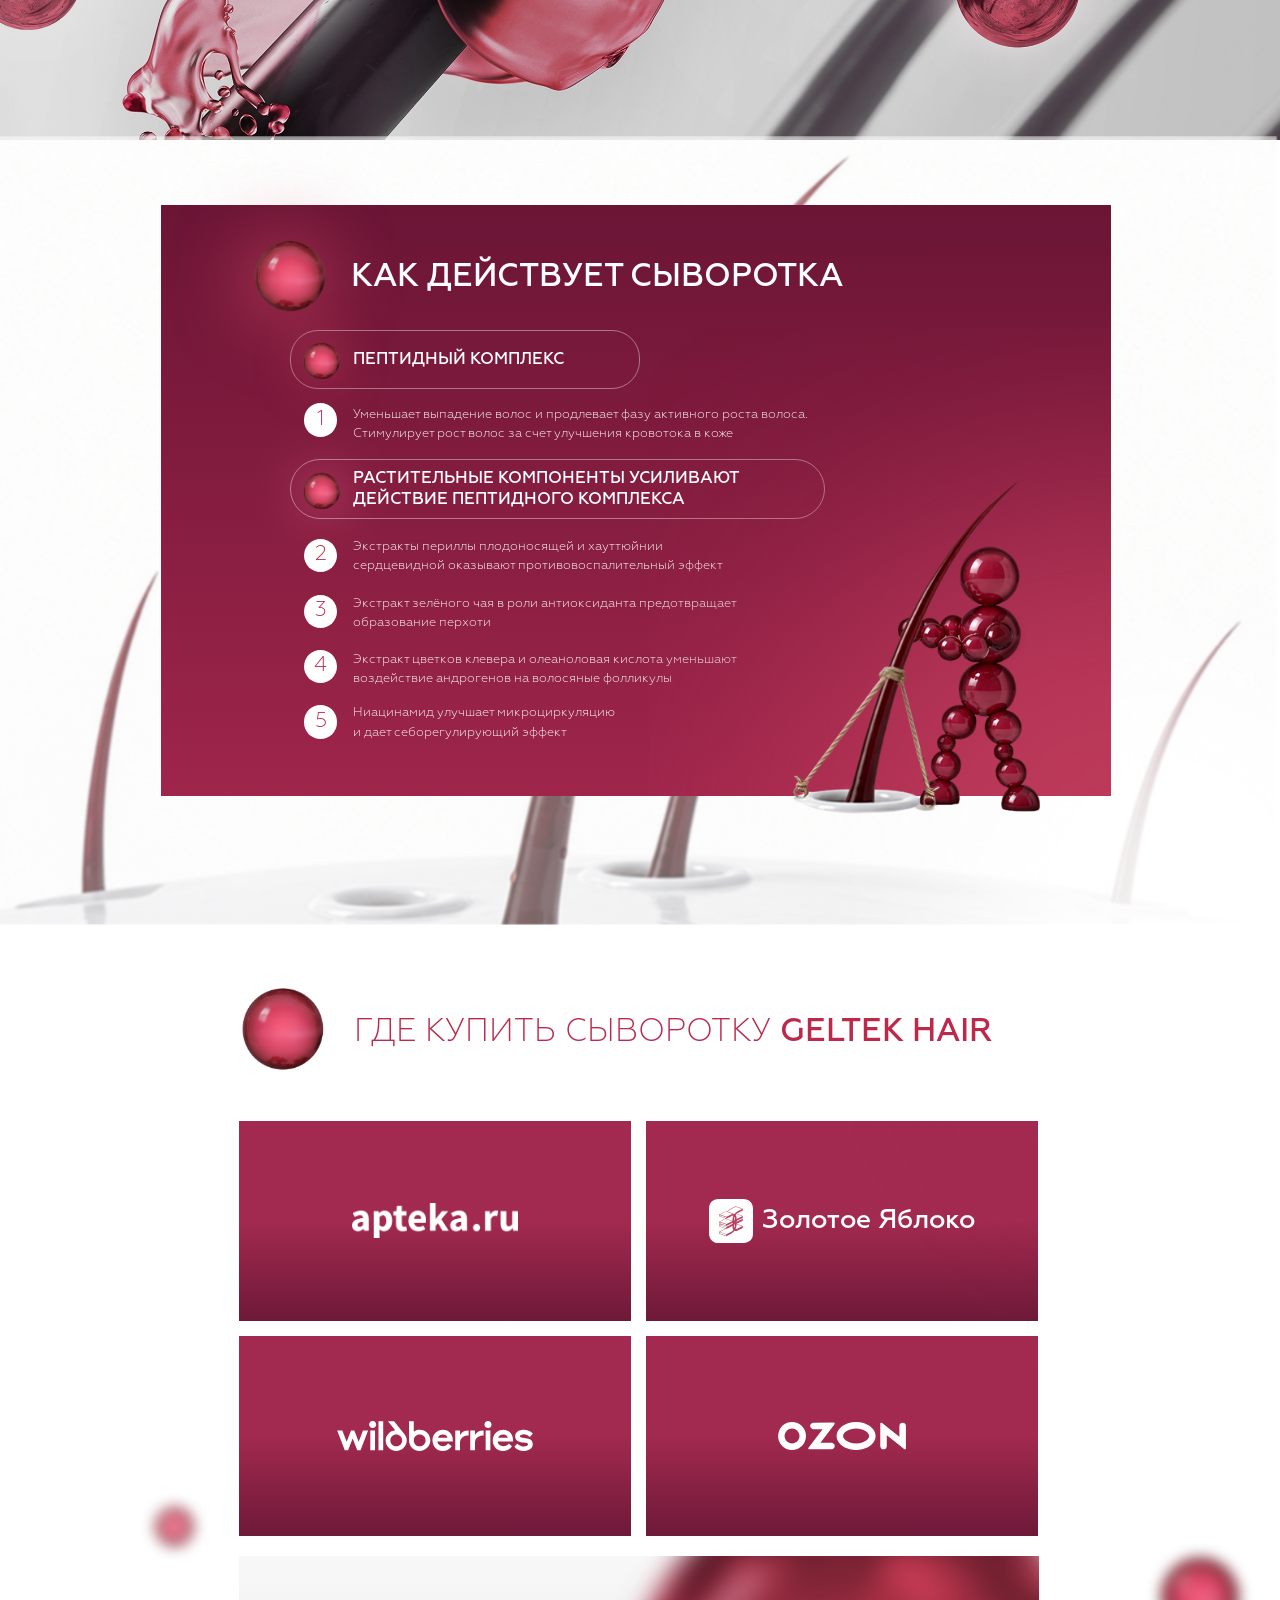
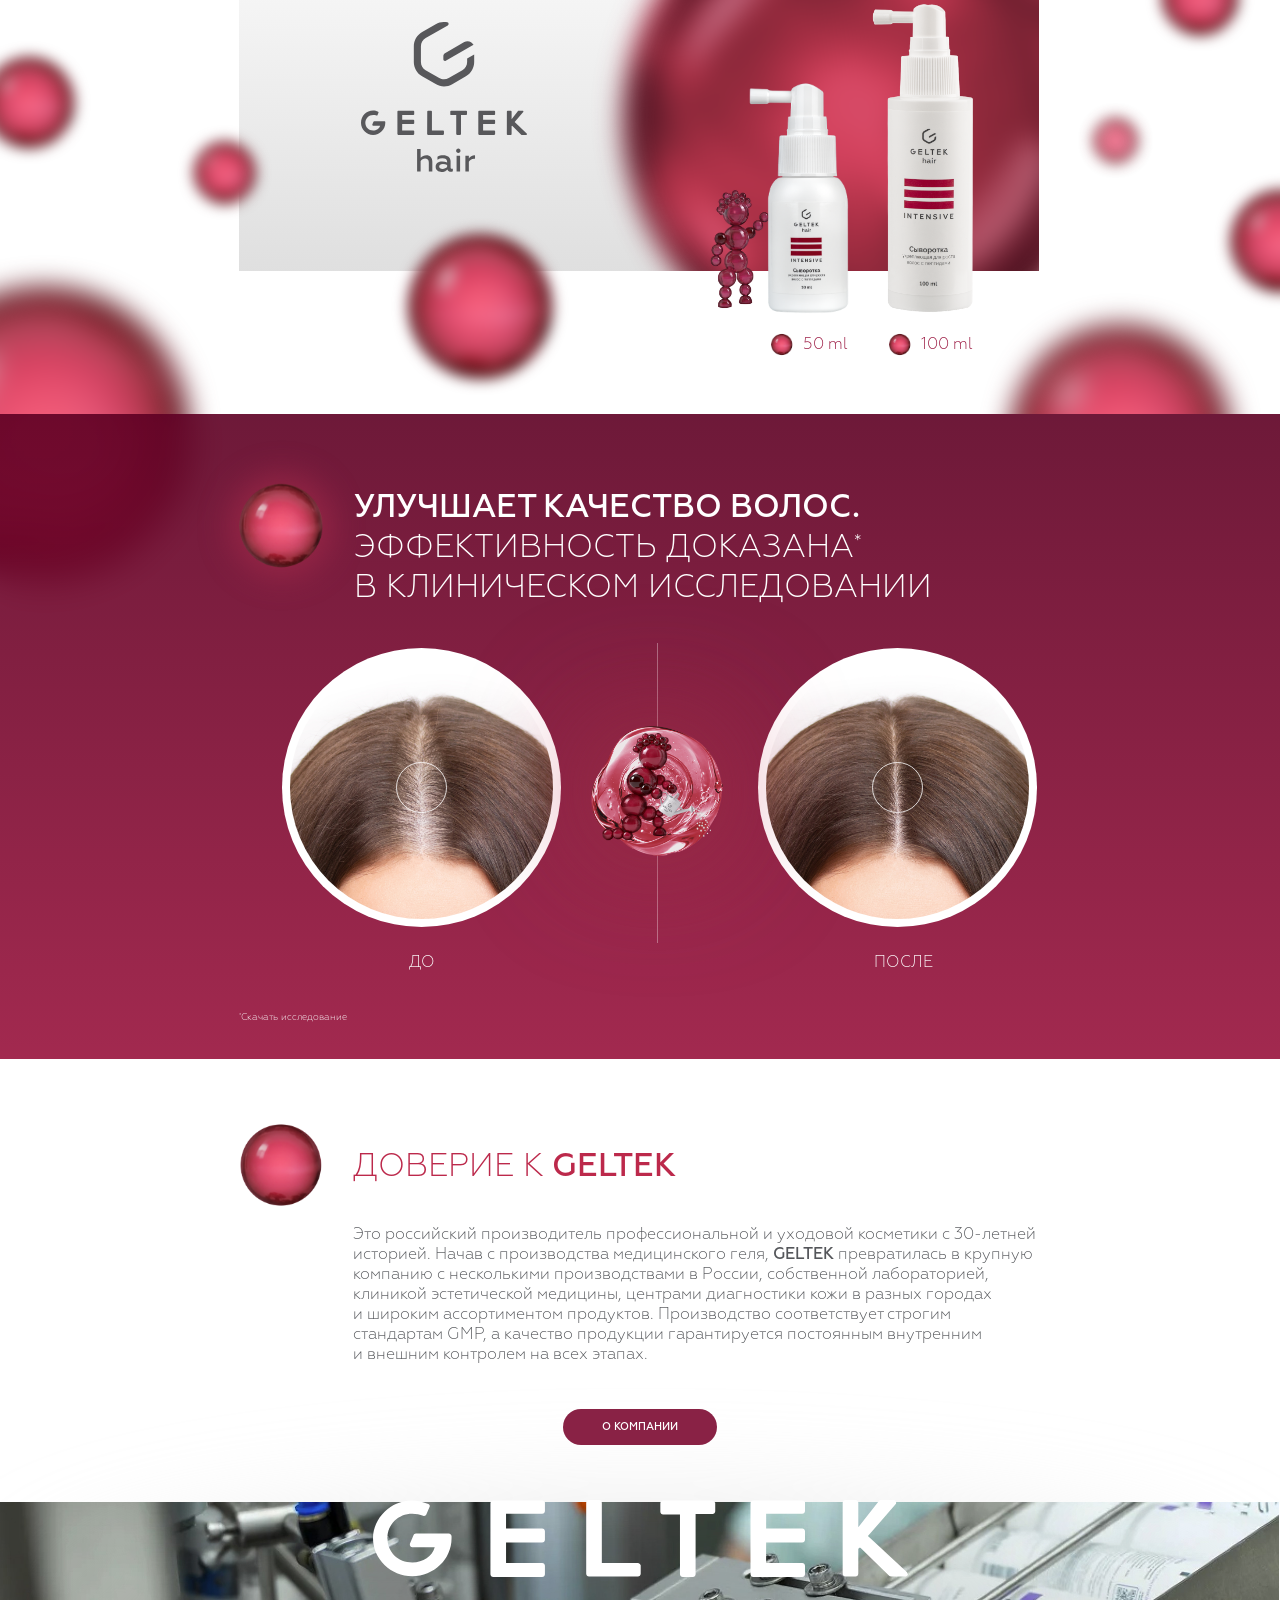
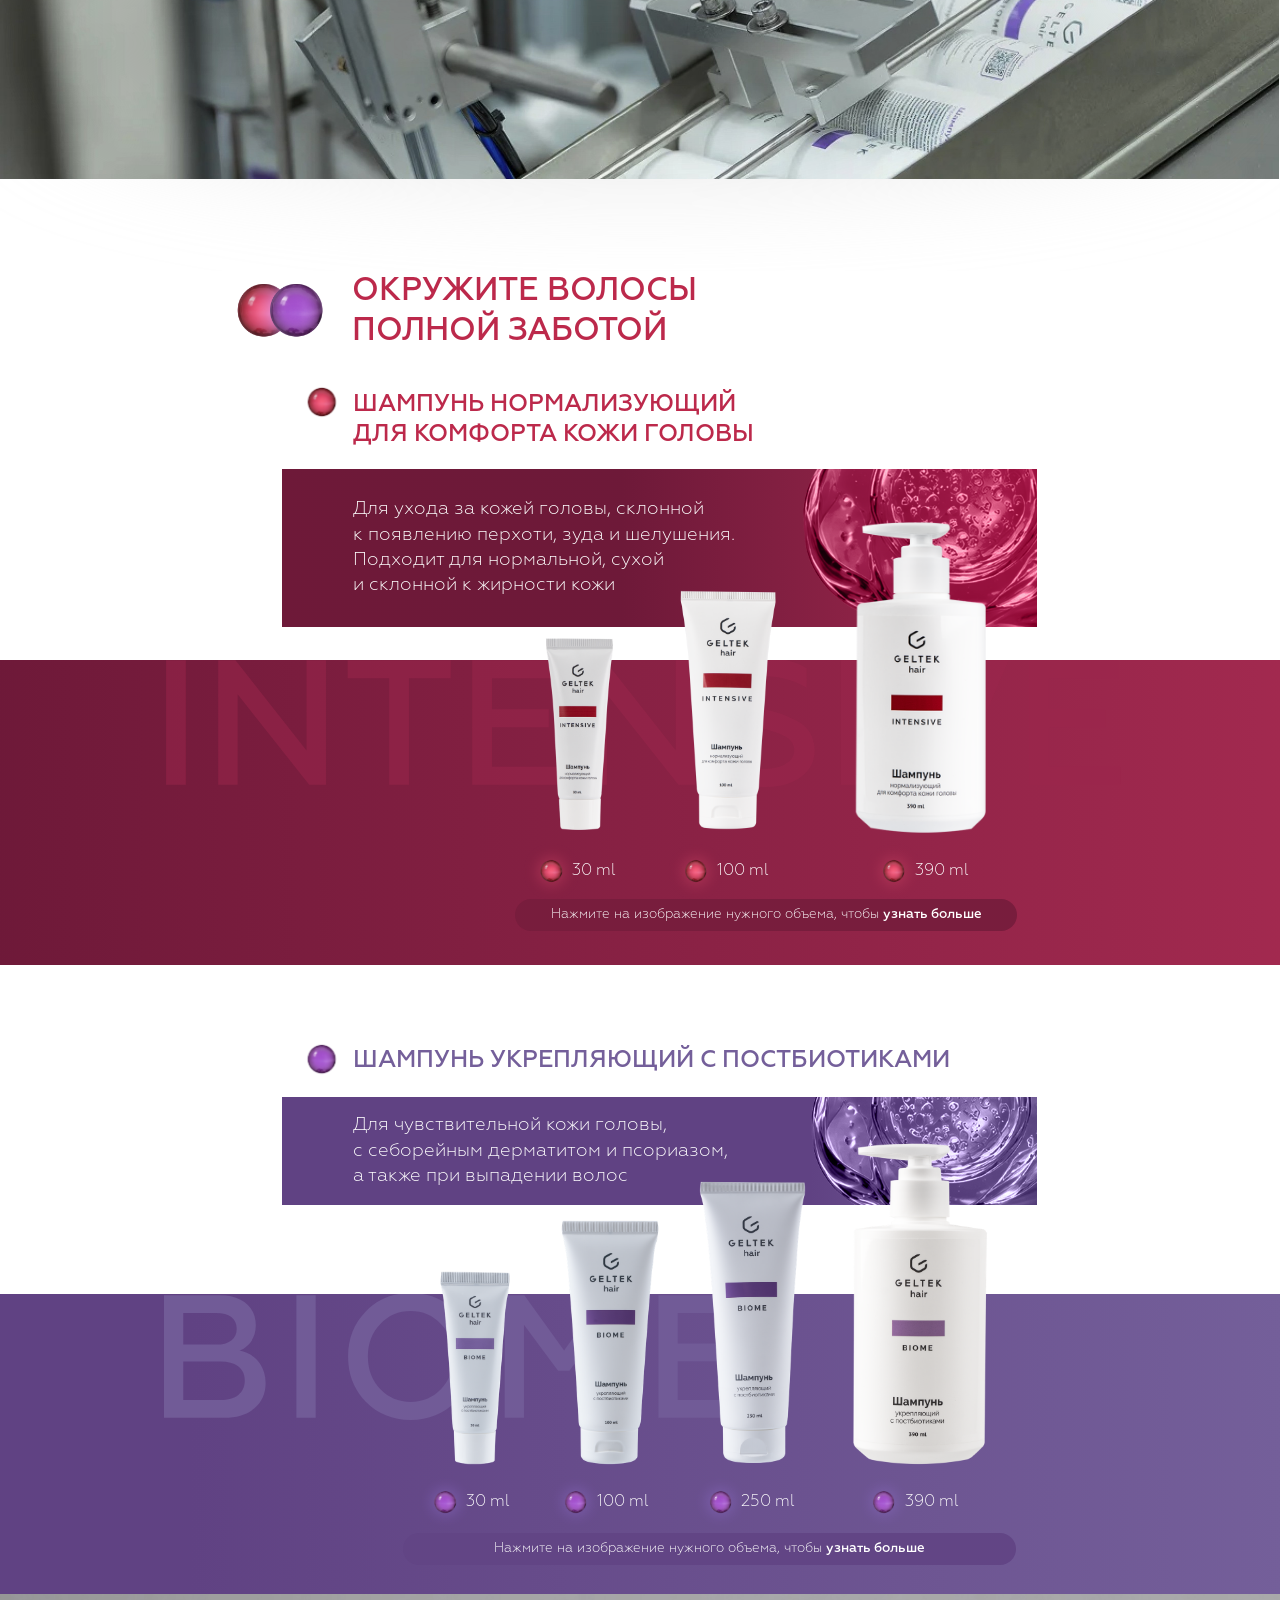
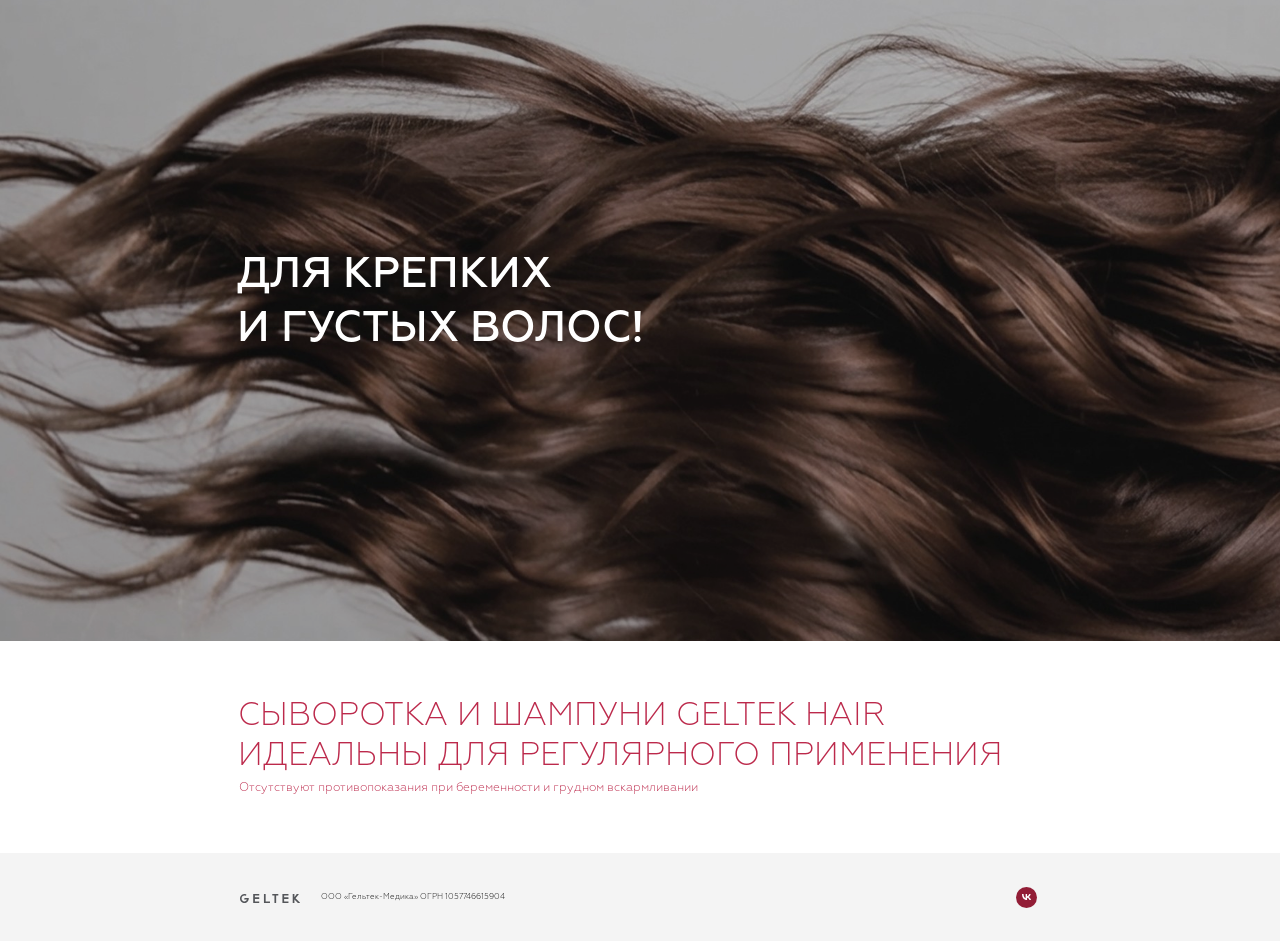
==== commit f82a9293: "Переход между фотографиями, центровка заголовков в рамках, тон капель и движение логотипа Настольная" ====
--- a/index.html
+++ b/index.html
@@ -285,14 +285,11 @@
 
     <img class="abs s8-photo" src="assets/img/fig/picture-crop.jpg" alt="" data-fig="137:355">
     <div class="abs s8-shadow"></div>
-    <!-- В макете два состояния одного логотипа (137:359 исходное / 137:373 конечное, opacity .3
-         у конечного — иллюстрация конечного положения, не отдельный эффект). Один элемент —
-         векторный (точнее по макету: h=116.2 против 145 у текстовой имитации) — с движением вниз
-         через тот же механизм data-scroll-y0/y1, что и флакон. -->
-    <img class="abs s8-logo" src="assets/img/fig/geltek-logo.svg" alt="GELTEK" data-fig="137:359" data-scroll-y0="34.479" data-scroll-y1="48.281">
-    <!-- 137:373 — вторая, полупрозрачная копия логотипа (opacity 0.3), в макете стоит статично
-         на 153px ниже первой; отсутствовала в разметке -->
-    <img class="abs s8-logo s8-logo-echo" src="assets/img/fig/geltek-logo.svg" alt="" data-fig="137:373">
+    <!-- В макете два состояния одного логотипа: 137:359 — исходное у верхней кромки фотографии,
+         137:373 (полупрозрачное) — конечное, ровно по центру фотографии. Это раскадровка одного
+         движения, поэтому в вёрстке один элемент, который по прокрутке уезжает от верхнего края
+         к центру через тот же механизм data-scroll-y0/y1, что и флакон. -->
+    <img class="abs s8-logo" src="assets/img/fig/geltek-logo.svg" alt="GELTEK" data-fig="137:359" data-scroll-y0="34.479" data-scroll-y1="42.448">
   </section>
 
   <!-- ЭКРАН 9: ШАМПУНИ -->
--- a/style.css
+++ b/style.css
@@ -97,8 +97,11 @@
    оба слоя размывали белым низ фотографии. p8 оставлен макетным: он держит стык с белым фоном,
    при ослаблении нижняя кромка фото начинает проступать полосой. */
 .s1 .patch.p7{left:-9.792cqw;top:56.823cqw;width:118.073cqw;height:10.938cqw;border-radius:0;filter:blur(4.167cqw);opacity:.5}
-.s1 .patch.p8{left:-9.792cqw;top:53.125cqw;width:118.073cqw;height:10.938cqw;border-radius:0;filter:blur(5.208cqw);opacity:1}
-.s1 .patch.p9{left:-6.042cqw;top:54.115cqw;width:118.073cqw;height:28.75cqw;border-radius:0;filter:blur(4.167cqw);opacity:.28}
+/* высота по группе патчей 137:23 (281 px): прежние 210 оставляли верхнюю кромку фона
+   с пузырями видимой линией */
+.s1 .patch.p8{left:-9.792cqw;top:53.125cqw;width:118.073cqw;height:14.635cqw;border-radius:0;filter:blur(5.208cqw);opacity:1}
+/* непрозрачность по узлу 137:22 — 0,5 (было 0,28, отчего переход читался кромкой) */
+.s1 .patch.p9{left:-6.042cqw;top:54.115cqw;width:118.073cqw;height:28.75cqw;border-radius:0;filter:blur(4.167cqw);opacity:.5}
 
 /* красный шар у заголовка */
 .s1 .sph-title{left:17.188cqw;top:7.188cqw;width:9.271cqw;height:auto;z-index:4}
@@ -285,7 +288,11 @@
    снято намеренно: сдвиг вверх оставлял под бордовой плашкой 39px фона вместо макетных 168, а
    сдвиг вниз подводил нижнюю кромку вплотную к шару заголовка «Где купить» (6516). Неподвижное
    макетное положение — единственное, при котором соблюдаются оба расстояния. */
-.s5 .kvbg{left:-0.208cqw;top:-0.104cqw;width:100cqw;height:61.615cqw;object-fit:cover;z-index:1;filter:blur(.26cqw);opacity:.6}
+/* clip-path обрезает результат размытия ровно по кромке фотографии: без него blur растекается
+   за границы кадра и даёт мягкий ореол сверху и снизу — кромка фотографии должна быть чистой.
+   Радиус: прямой перенос LAYER_BLUR 5 из макета (137:168) размывал фон вдвое сильнее самого
+   макета — по замеру резкости краёв (0,175 против 0,319) подобрано 1,5 px */
+.s5 .kvbg{left:-0.208cqw;top:-0.104cqw;width:100cqw;height:61.615cqw;object-fit:cover;z-index:1;filter:blur(.08cqw);opacity:.6;clip-path:inset(0)}
 /* 137:166 — сплошная белая подложка под кв-фоном (сама секция уже, чем фон) */
 .s5 .white-bg{left:0;top:-0.208cqw;width:100cqw;height:75.677cqw;background:#fff;z-index:0}
 /* тот же паттерн «блюр вдвое меньше макетного» (узел 137:169: radius 120, у нас было 60) —
@@ -326,13 +333,16 @@
 
 .s5 .p1-glow{left:23.297cqw;top:15.714cqw;width:3.526cqw;height:3.526cqw;filter:blur(1.78cqw)}
 .s5 .p1-sph{left:22.943cqw;top:15.333cqw;width:4.219cqw;height:4.26cqw}
-.s5 .pill1-title{left:27.604cqw;top:16.406cqw;width:30cqw;z-index:4;color:#fff;font-weight:500;
-  font-size:1.25cqw;line-height:1.25;text-transform:uppercase}
+/* узел 2073:70: кегль 25 (было 24) и верх на 5325,4 — заголовок стоял на 4 px выше и потому
+   не попадал в центр рамки */
+.s5 .pill1-title{left:27.604cqw;top:16.635cqw;width:30cqw;z-index:4;color:#fff;font-weight:500;
+  font-size:1.302cqw;line-height:1.258;text-transform:uppercase}
 
 .s5 .p2-glow{left:23.333cqw;top:25.87cqw;width:3.526cqw;height:3.526cqw;filter:blur(1.78cqw);mix-blend-mode:screen}
 .s5 .p2-sph{left:22.974cqw;top:25.495cqw;width:4.219cqw;height:4.26cqw}
-.s5 .pill2-title{left:27.604cqw;top:25.833cqw;width:34cqw;z-index:4;color:#fff;font-weight:500;
-  font-size:1.25cqw;line-height:1.25;text-transform:uppercase}
+/* то же по узлу 2073:52 */
+.s5 .pill2-title{left:27.604cqw;top:25.917cqw;width:34cqw;z-index:4;color:#fff;font-weight:500;
+  font-size:1.302cqw;line-height:1.258;text-transform:uppercase}
 
 /* Пункты: каждый — самостоятельный абзац со своей координатой (расстояния между ними заданы
    позициями, а не пустой строкой внутри общего текста) */
@@ -518,7 +528,9 @@
 .s7 .ba-after-label{left:66.6cqw;top:42.083cqw;width:8cqw}
 
 /* капля-разделитель по центру */
-.s7 .ba-line{left:51.146cqw;top:17.917cqw;width:1px;height:23.385cqw;background:rgba(255,255,255,.35);z-index:7}
+/* по узлу 137:338 линия стоит на 982,2 — на 3,7 px левее центра капли; выровнена по центру
+   капли (986,0). Осознанное отступление от макета */
+.s7 .ba-line{left:51.328cqw;top:17.917cqw;width:1px;height:23.385cqw;background:rgba(255,255,255,.35);z-index:7}
 /* блюр вдвое меньше макетного (137:340: radius 100, было 50) */
 .s7 .ba-glow1{left:46.667cqw;top:24.74cqw;width:9.323cqw;height:9.323cqw;border-radius:50%;
   background:#BB2444;filter:blur(5.208cqw);z-index:8}
@@ -526,8 +538,10 @@
    тени −0,6) применяется Figma к исходнику, который светлее нашего файла: прежняя компенсация
    brightness(.78) уводила каплю в пересвет наоборот — тёмную. Подобрано по эталону: яркость зоны
    капли 99,7 против 99,1 в макете, ореол вокруг 97,8 против 97,8 */
+/* смягчено по замеру против макета: контраст зоны был выше макетного
+   на 10 единиц, насыщенность на 6,2 — стало +6,9 и 0,0 при совпадающей яркости */
 .s7 .ba-drop{left:46.198cqw;top:24.375cqw;width:10.313cqw;height:10.156cqw;z-index:9;
-  filter:brightness(1.12) saturate(.9)}
+  filter:brightness(1.12) saturate(.85) contrast(.82)}
 /* режим наложения был screen, в макете (137:342) — color; плюс тот же блюр ×2 (100 вместо 50) */
 .s7 .ba-glow2{left:47.396cqw;top:25.833cqw;width:7.135cqw;height:7.135cqw;border-radius:50%;
   background:#BF8A95;filter:blur(5.208cqw);mix-blend-mode:color;z-index:10}
@@ -564,9 +578,8 @@
    конечная y1=42.448cqw (559,9995 абс. — центр совпадает с центром фото-подложки 137:355). */
 .s8 .s8-logo{left:29.115cqw;top:34.479cqw;width:41.771cqw;height:6.054cqw;z-index:3;opacity:1;
   will-change:transform}
-/* 137:373 — вторая, полупрозрачная статичная копия того же логотипа (opacity 0.3), в макете
-   стоит на 153px (7.969cqw) ниже первой; раньше в разметке отсутствовала */
-.s8 .s8-logo-echo{top:42.448cqw;opacity:.3}
+/* полупрозрачная копия 137:373 в вёрстке не воспроизводится: это конечный кадр движения
+   логотипа, а не самостоятельный слой — та же координата служит конечной точкой прокрутки */
 
 /* ==================== ЭКРАН 9: ШАМПУНИ ==================== */
 /* Высота увеличена на 5.365cqw (103px): в макете 10.08 добавлены плашки «нажмите на
@@ -764,9 +777,11 @@
 /* Логотип обёрнут в ссылку — позиционирование на .m-hdr-logo-link */
 .m-hdr-logo-link{position:absolute;left:43.438cqw;top:4.063cqw;width:13.219cqw;display:block}
 .m-hdr-logo-link .m-hdr-logo{display:block;width:100%;height:auto}
-.m-burger{position:absolute;left:87.188cqw;top:9.688cqw;width:7.813cqw;height:5.313cqw;
+/* Группа «menu sign» 2148:963 — 25×12,5 px при 280,31; линии 2148:964–966 обводкой 2 px
+   цвета #BC294B. Прежние полосы были чёрные толщиной 1 px и на 4,5 px выше по разбегу */
+.m-burger{position:absolute;left:87.188cqw;top:9.688cqw;width:7.813cqw;height:3.906cqw;
   display:flex;flex-direction:column;justify-content:space-between;cursor:pointer;z-index:31}
-.m-burger i{display:block;height:1px;background:#000}
+.m-burger i{display:block;height:.625cqw;background:var(--wine)}
 
 /* Выпадающее меню — фрейм 188:155 (spec_v2_menu.json), 159x177 при базе 320 (cqw=px/3.2). Панель
    #F4F4F4, правый край выровнен под бургер (left 87.188+7.813=95cqw от левого края → 5cqw от
@@ -778,13 +793,18 @@
   display:none;flex-direction:column;gap:3.125cqw}
 .m-hdr.menu-open .m-menu{display:flex}
 .m-menu a{color:var(--gray);font-weight:500;font-size:4.375cqw;line-height:1.26;white-space:nowrap;transition:color .2s}
-.m-menu a:hover,.m-menu a:active{color:var(--wine)}
+/* выбранный пункт остаётся бордовым — в макете (179:1132) он показан именно так,
+   остальные серые; класс ставится по нажатию (main.js), :hover на телефоне не работает */
+.m-menu a:hover,.m-menu a:active,.m-menu a.is-active{color:var(--wine)}
 
 /* ==================== M-ЭКРАН 1: HERO + ПРЕИМУЩЕСТВА ==================== */
 /* в макете экран начинается на 72, то есть на 4 px ниже шапки (2148:620); высота 1010 */
 .m-s1{height:315.625cqw;margin-top:1.25cqw}
 .m-s1 .m-kv{left:-18.75cqw;top:71.25cqw;width:141.563cqw;height:79.375cqw;object-fit:cover;z-index:1}
-.m-s1 .m-patch{left:69.375cqw;top:67.5cqw;width:38.438cqw;height:81.875cqw;border-radius:50%;
+/* Патч растворяет низ КВ-фото в белый под флаконом. По макету (2148:623) он 122,6×262 при
+   221,8 / 288; здесь увеличен на 20 % с сохранением центра, чтобы переход под флаконом был
+   мягче. Осознанное отступление от макета */
+.m-s1 .m-patch{left:65.594cqw;top:62.438cqw;width:46cqw;height:92cqw;border-radius:50%;
   background:#fff;filter:blur(15.625cqw);z-index:2}
 
 .m-s1 .m-title-sph{left:4.375cqw;top:0;width:19.063cqw;height:19.375cqw;z-index:4}
@@ -925,6 +945,9 @@
 /* центрирование по метрикам шрифта поднимает цифру на 1,25 px выше макетной — замер по всем
    пяти кружкам дал одну и ту же величину, поэтому она возвращается сдвигом, а не кеглем */
 .m-s5 .m-num-circ span{position:relative;top:.391cqw}
+/* тройка — единственная цифра, чей визуальный центр уходит левее центра круга: 0,485 доли
+   против 0,491–0,494 у соседей и 0,497 в макете. Возвращена сдвигом на 0,5 px */
+.m-s5 .m-n3 span{left:.156cqw}
 /* Пункты списка в макете выровнены по центру (узлы 181:2162, 181:2175, 181:2221, 181:2227,
    181:2234, 181:2240 — textAlignHorizontal CENTER) */
 .m-s5 .m-body{z-index:4;color:#fff;font-weight:300;font-size:4.688cqw;line-height:1.25;text-align:center}
@@ -977,14 +1000,19 @@
   border-radius:50%;background:rgba(233,104,130,.8);filter:blur(20.157cqw)}
 .m-s6 .m-s6-logo{left:34.031cqw;top:224.063cqw;width:33.438cqw;height:30cqw;z-index:3}
 .m-s6 .m-s6-peptidman{left:19.875cqw;top:322.5cqw;width:17.438cqw;height:37.688cqw;z-index:3;transform:scaleX(-1)}
-.m-s6 .m-s6-pack50 {left:30.313cqw;top:304.281cqw;width:26.969cqw;height:58.375cqw;z-index:3;object-fit:contain}
+/* низ обеих упаковок в макете (2148:791 и 2148:792) стоит на одной линии 4824,9;
+   прежний top опускал флакон 50 мл на 23,6 px и подводил его вплотную к подписи */
+.m-s6 .m-s6-pack50 {left:30.303cqw;top:296.906cqw;width:26.969cqw;height:58.375cqw;z-index:3;object-fit:contain}
 .m-s6 .m-s6-pack100{left:54.094cqw; top:276.563cqw; width:28.375cqw;height:78.75cqw; z-index:3;object-fit:contain}
 /* та же скрытая заливка, что и на десктопе (см. .s6 .g50) — узлы «glow» под этими подписями
    помечены в макете visible:false */
-.m-s6 .m-vg50{left:40.375cqw;top:357.687cqw;width:4.688cqw;height:4.688cqw;background:#CC4363;z-index:3;display:none}
+/* Узлы 2148:796 и 2148:799 в макете есть, но целиком накрыты своими сферами: замер яркости
+   колец вокруг сферы даёт отклонение 0,24 при выключенном свечении против 0,67 при самом
+   слабом включении — на белом фоне витрины включённое свечение видно, а в макете его нет */
+.m-s6 .m-vg50{left:40.375cqw;top:357.875cqw;width:4.656cqw;height:4.656cqw;background:#CC4363;z-index:3;display:none}
 .m-s6 .m-vs50{left:39.906cqw;top:357.187cqw;width:5.625cqw;height:auto;z-index:4}
 .m-s6 .m-vt50{left:45.688cqw;top:358.937cqw;font-size:2.5cqw;color:#98123C;z-index:4}
-.m-s6 .m-vg100{left:62.25cqw;top:357.687cqw;width:4.688cqw;height:4.688cqw;background:#CC4363;z-index:3;display:none}
+.m-s6 .m-vg100{left:62.25cqw;top:357.875cqw;width:4.656cqw;height:4.656cqw;background:#CC4363;z-index:3;display:none}
 .m-s6 .m-vs100{left:61.781cqw;top:357.187cqw;width:5.625cqw;height:auto;z-index:4}
 .m-s6 .m-vt100{left:67.563cqw;top:358.937cqw;font-size:2.5cqw;color:#98123C;z-index:4}
 
@@ -1020,18 +1048,20 @@
   font-size:5.625cqw;line-height:1.25;text-transform:uppercase}
 .m-s7 .m-s7-title .b{font-weight:500}
 
-.m-s7 .m-ba-ring{width:55cqw;height:55cqw;border-radius:50%;background:#fff;z-index:2}
+/* круги «до» и «после» в макете лежат ПОВЕРХ капли и её свечений (zi 244 и 254 против 236
+   у группы капли) — из-за обратного порядка розовое свечение красило верх круга «после» */
+.m-s7 .m-ba-ring{width:55cqw;height:55cqw;border-radius:50%;background:#fff;z-index:7}
 .m-s7 .m-ba-before{left:23.75cqw;top:60.313cqw}
 .m-s7 .m-ba-after{left:23.75cqw;top:177.188cqw}
-.m-s7 .m-ba-mask{width:51.875cqw;height:51.875cqw;border-radius:50%;overflow:hidden;z-index:3}
+.m-s7 .m-ba-mask{width:51.875cqw;height:51.875cqw;border-radius:50%;overflow:hidden;z-index:8}
 .m-s7 .m-ba-before-m{left:25.313cqw;top:61.875cqw}
 .m-s7 .m-ba-before-m img{position:relative;left:-0.313cqw;top:3.438cqw;width:56.25cqw;height:57.5cqw;max-width:none}
 .m-s7 .m-ba-after-m{left:25.313cqw;top:178.75cqw}
 .m-s7 .m-ba-after-m img{position:relative;left:-0.938cqw;top:3.438cqw;width:55.938cqw;height:57.188cqw;max-width:none}
-.m-s7 .m-ba-dot{width:10cqw;height:10cqw;border-radius:50%;border:1px solid rgba(255,255,255,.8);z-index:4}
+.m-s7 .m-ba-dot{width:10cqw;height:10cqw;border-radius:50%;border:1px solid rgba(255,255,255,.8);z-index:9}
 .m-s7 .m-ba-before-dot{left:46.563cqw;top:82.813cqw}
 .m-s7 .m-ba-after-dot{left:46.25cqw;top:199.688cqw}
-.m-s7 .m-ba-label{z-index:4;color:#fff;font-weight:300;font-size:3.75cqw;text-transform:uppercase;
+.m-s7 .m-ba-label{z-index:9;color:#fff;font-weight:300;font-size:3.75cqw;text-transform:uppercase;
   text-align:center;white-space:nowrap}
 .m-s7 .m-ba-before-label{left:8.125cqw;top:120cqw;width:83.75cqw}
 .m-s7 .m-ba-after-label{left:8.125cqw;top:236.875cqw;width:84.063cqw}
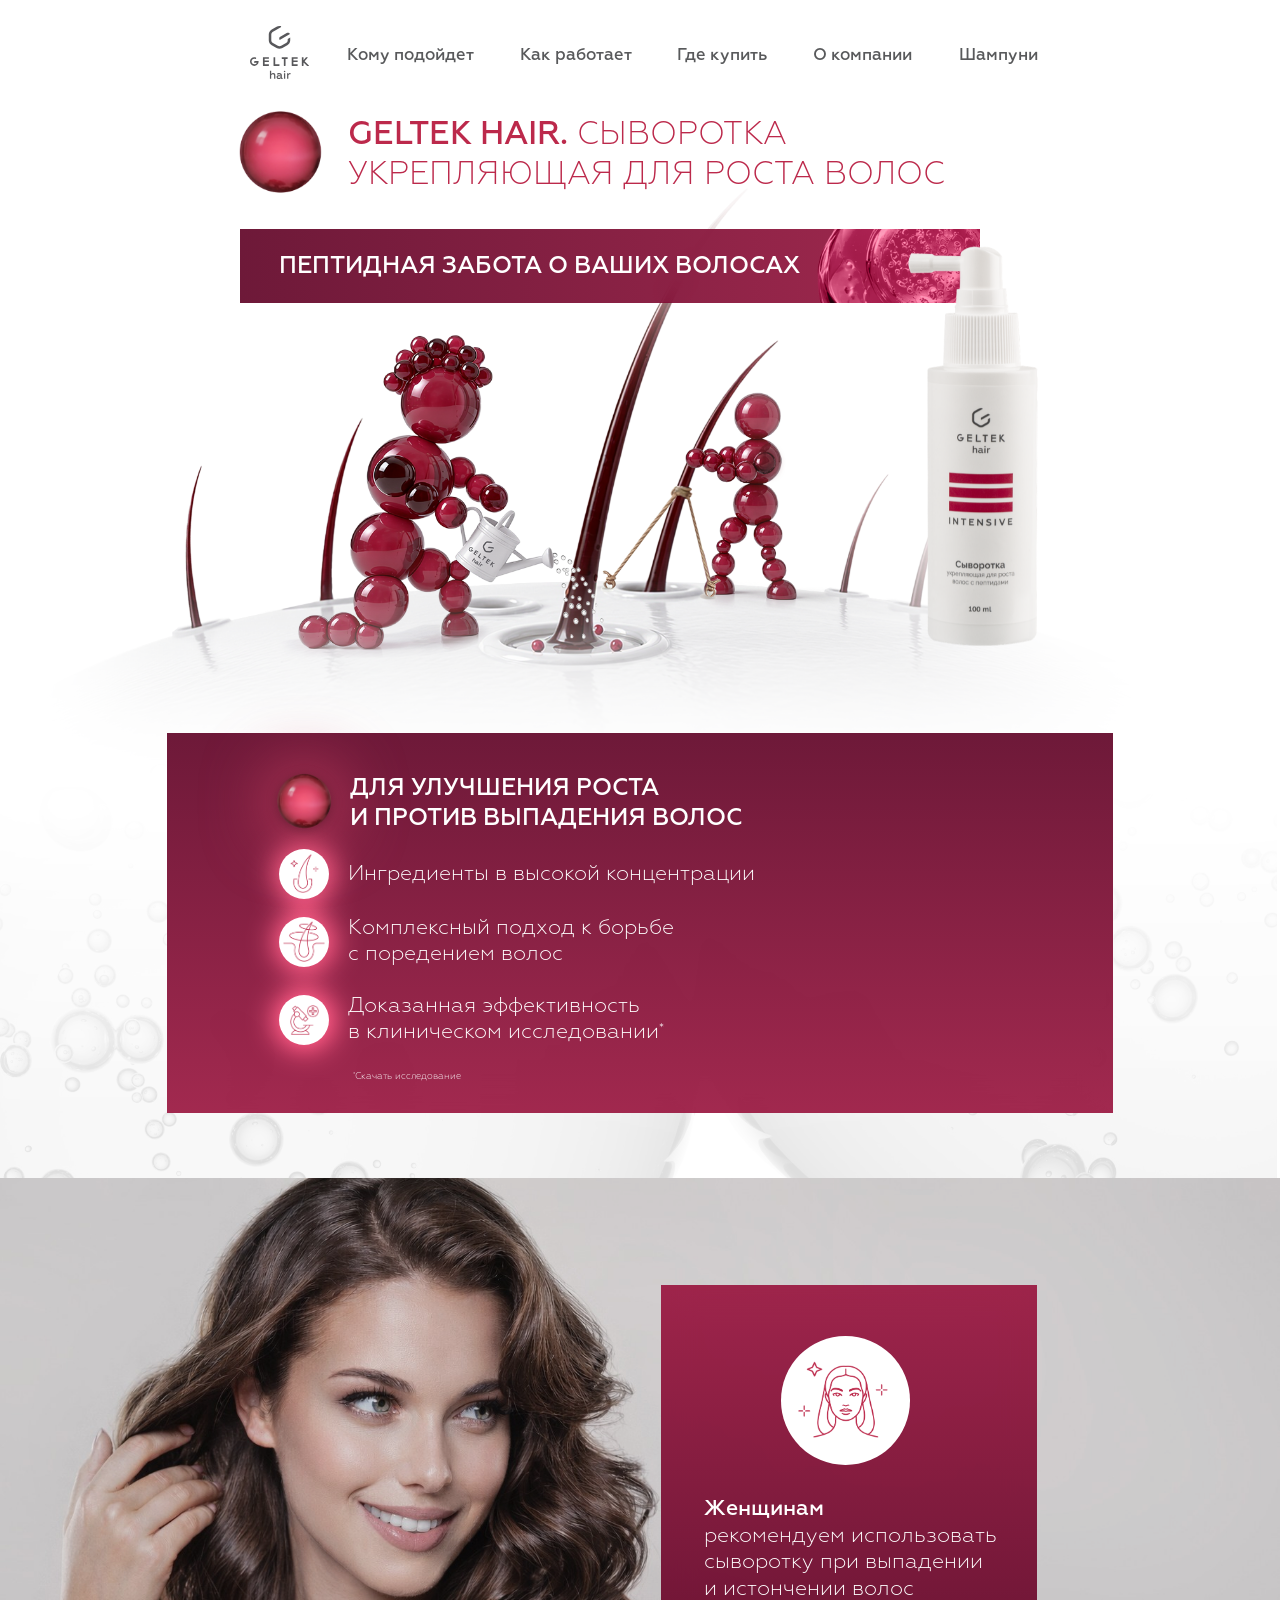
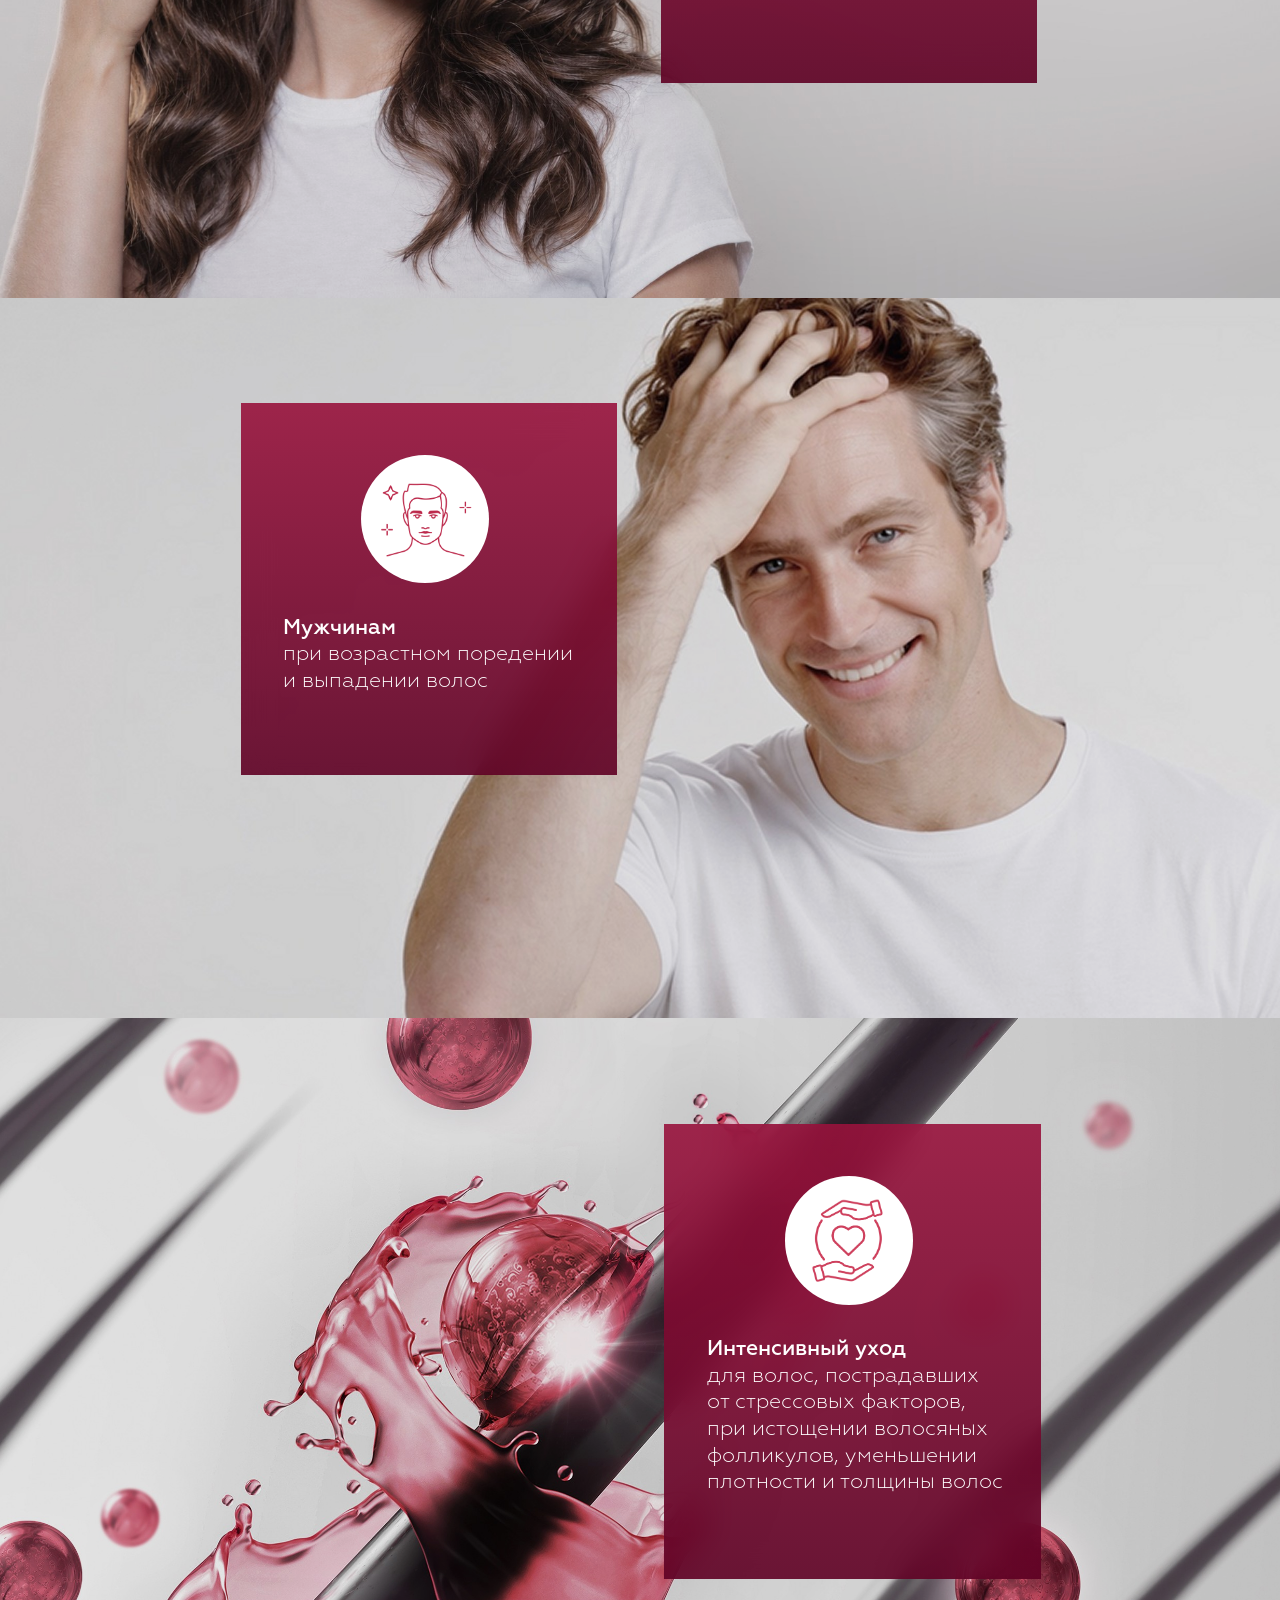
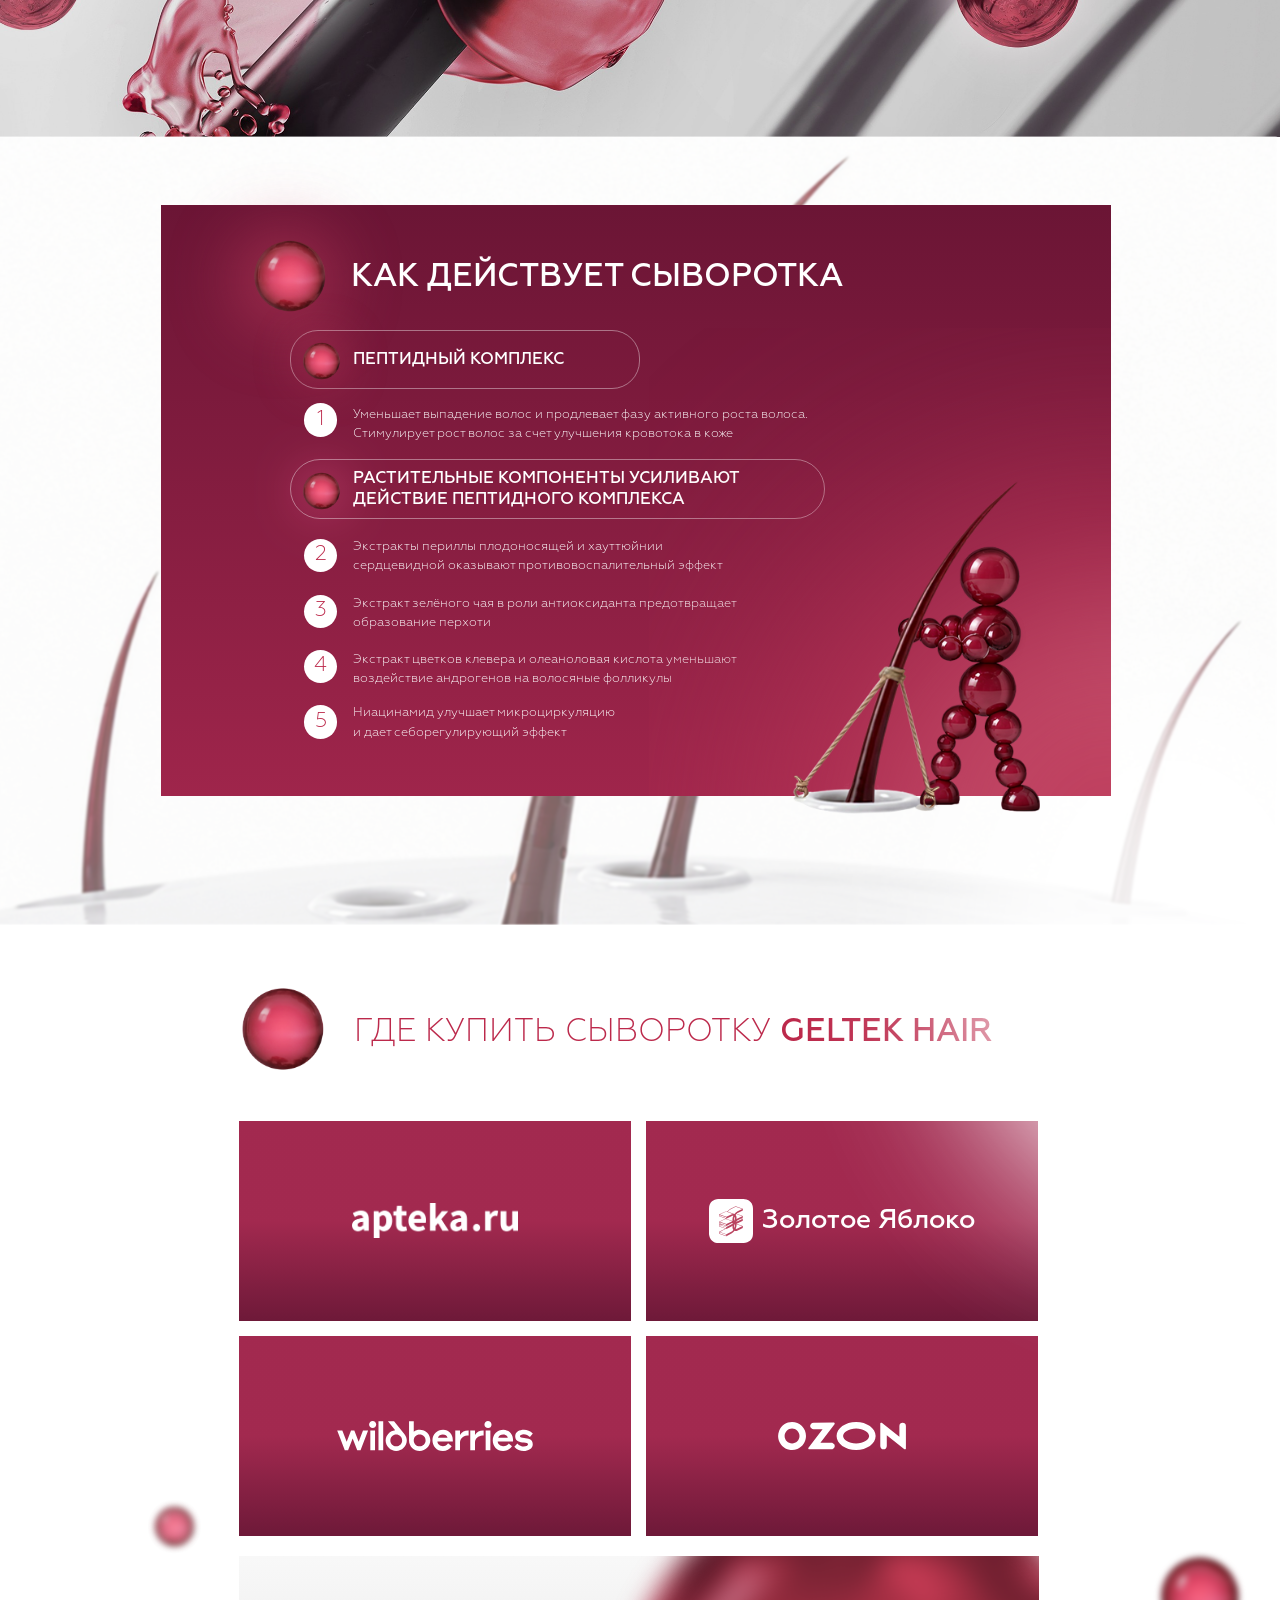
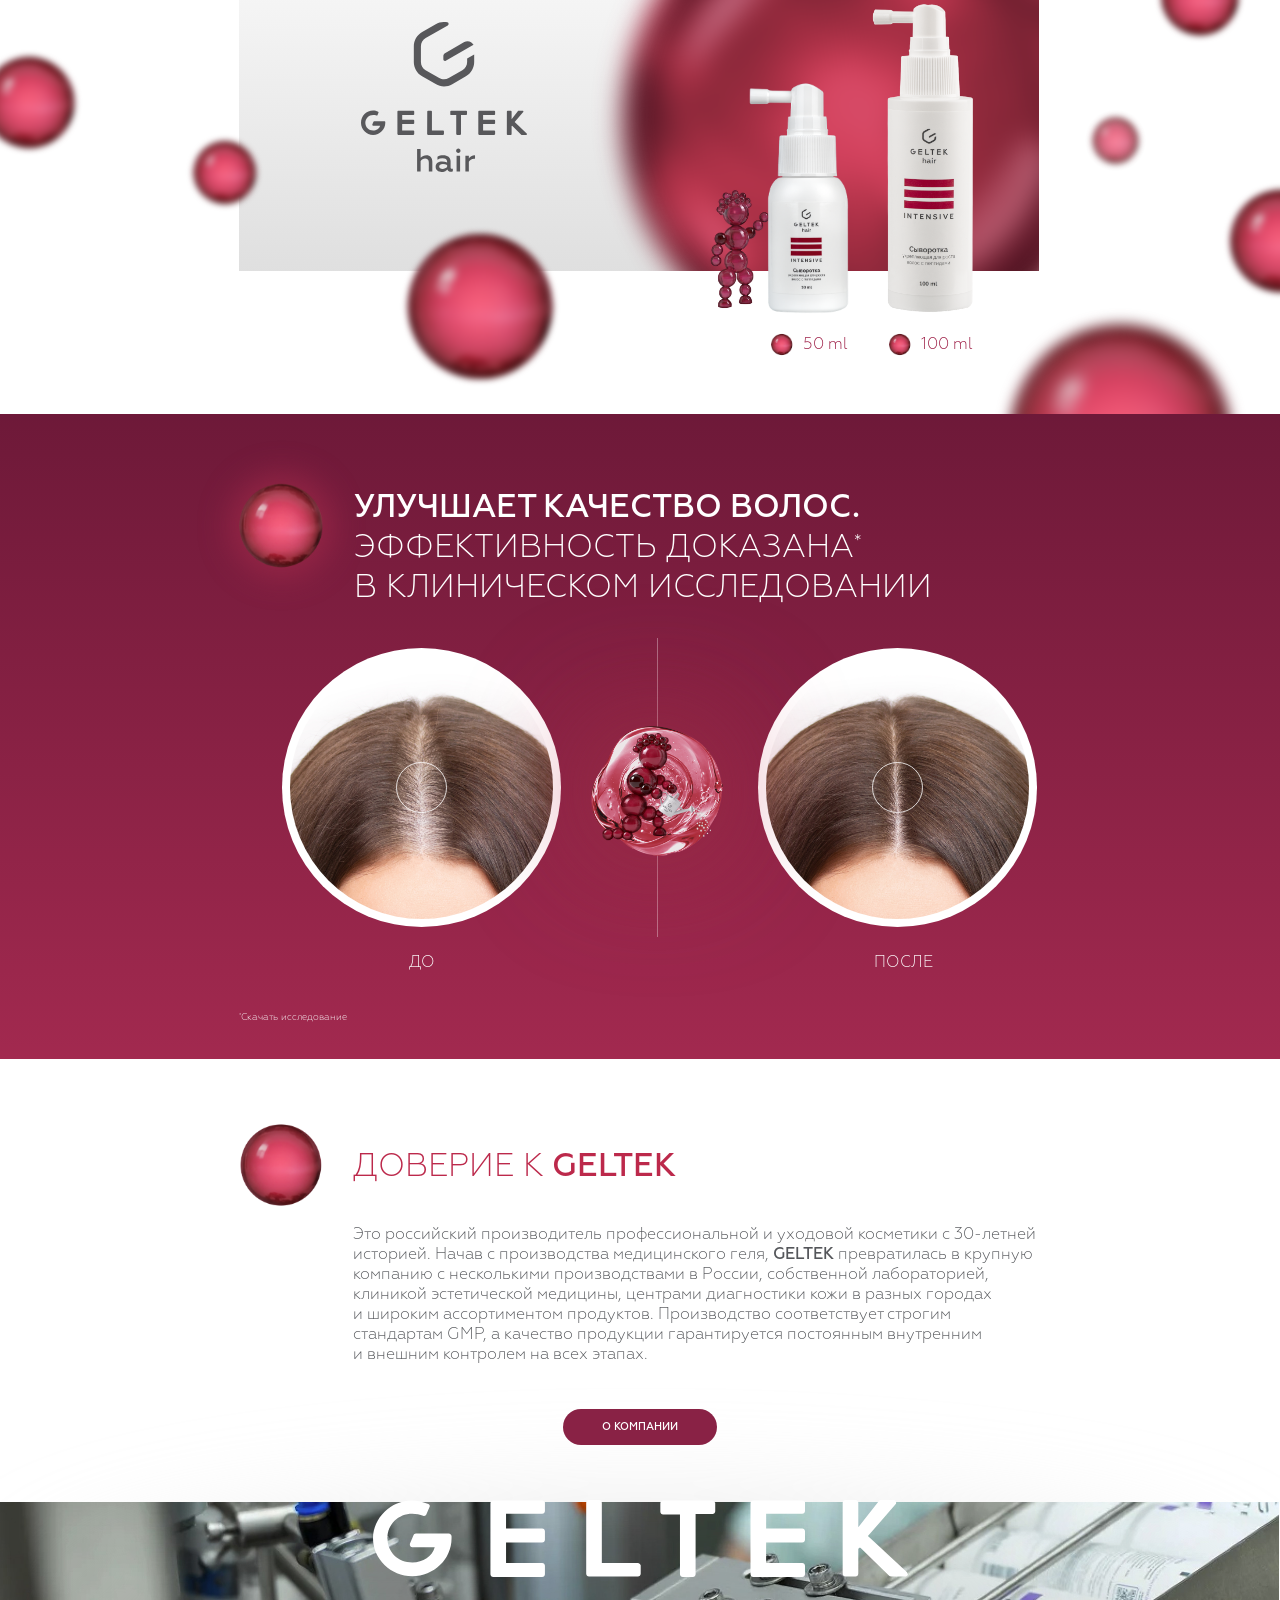
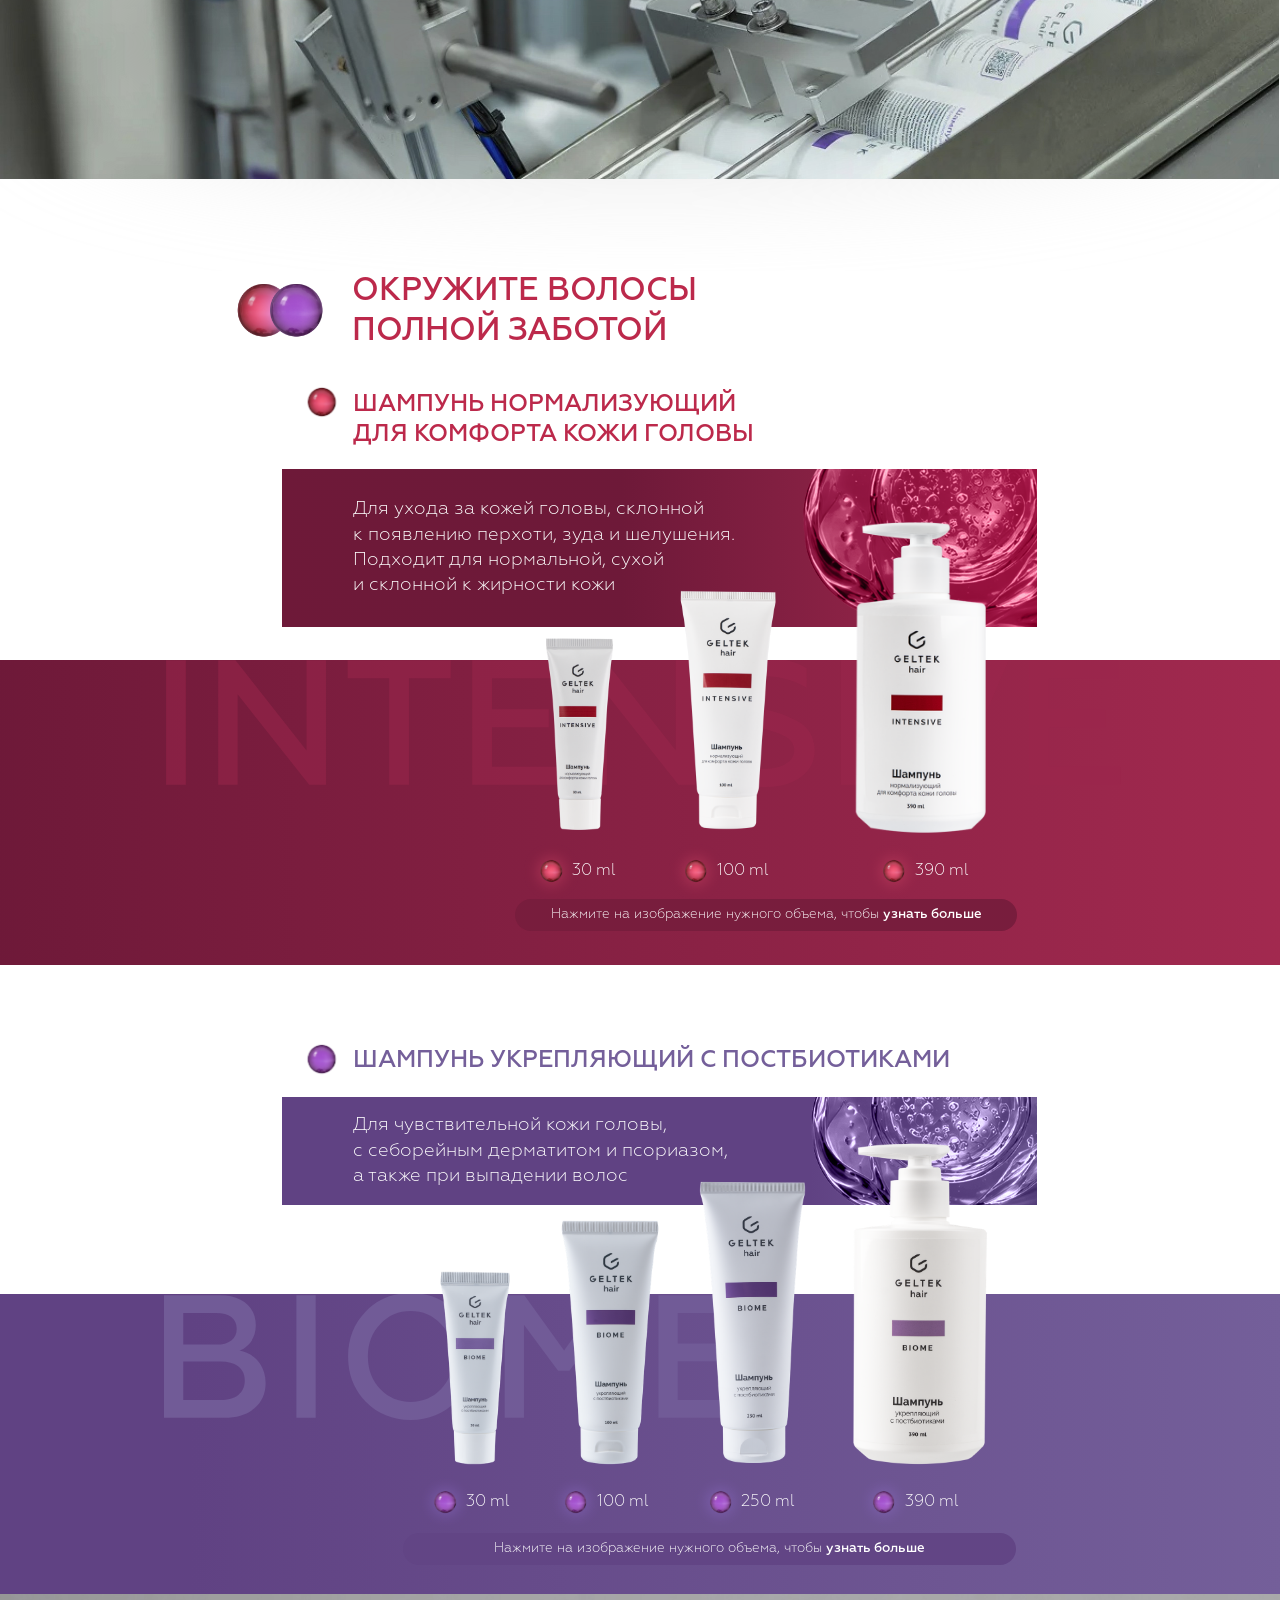
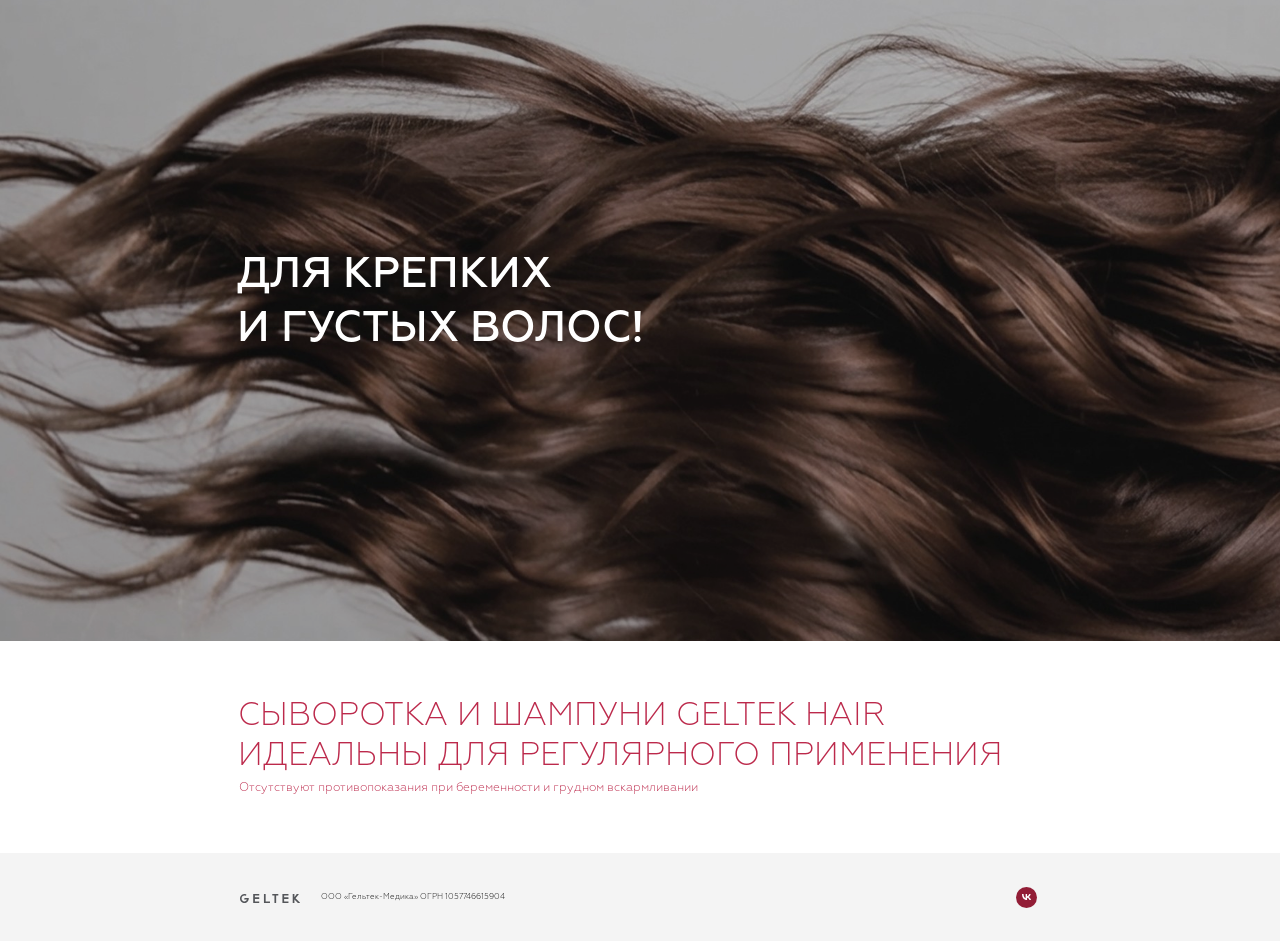
==== commit d619edd8: "Переходы между фотографиями, симметрия линии, декоративные шары и пропорции пиктограммы Настольная в" ====
--- a/index.html
+++ b/index.html
@@ -229,10 +229,9 @@
         <img class="abs float f9" src="assets/img/fig/sphere-red.png" alt="" data-fig="137:294">
       </div>
     </div>
-    <!-- f7 вынесен из .deco-layer (overflow:hidden по высоте .s6 обрезал шар снизу) — на прямом
-         ребёнке .s6 своя параллакс-разметка (data-par как у .deco-par); z-index ниже .s7 .s7card,
-         чтобы шар уходил под бордовую плашку следующего экрана. -->
-    <img class="abs float f7" src="assets/img/fig/sphere-red.png" alt="" data-fig="137:298" data-par="12.969">
+    <!-- Самый крупный шар левого нижнего угла (137:298) в вёрстке не воспроизводится: в макете
+         он есть, но при живой раскладке уходил под бордовую плашку следующего экрана и читался
+         посторонним пятном. Осознанное отступление от макета. -->
   </section>
 
   <!-- ЭКРАН 7: ДО/ПОСЛЕ -->
@@ -431,7 +430,7 @@
   <section class="m-s3 m-card-screen" data-fig="181:1860">
     <img class="abs m-photo" src="assets/img/fig/man-crop-m.jpg" alt="" data-fig="181:1860">
     <div class="abs glass m-card"></div>
-    <div class="abs m-ic-circ m-icon"><img src="assets/img/icons-wine/man-frame.png" alt=""></div>
+    <div class="abs m-ic-circ m-icon"><img src="assets/img/icons-wine/man-frame-d.png" alt=""></div>
     <p class="abs m-txt"><span class="b">Мужчинам</span><br>при возрастном поредении и выпадении волос</p>
   </section>
 
--- a/style.css
+++ b/style.css
@@ -82,7 +82,11 @@
    в белый обеспечивают патчи p7/p8/p9 из макета, они закрывают физический край картинки. */
 .s1 .kv{left:-0.208cqw;top:8.021cqw;width:100cqw;height:52.396cqw;object-fit:cover;z-index:1}
 /* пузырьки снизу — наложение luminosity, едва заметны. Кроп 137:4 запечён (bubbles-crop.jpg, 1920x694) */
-.s1 .bubbles{left:-0.208cqw;top:55.885cqw;width:100cqw;height:36.146cqw;object-fit:cover;z-index:1;opacity:.13;mix-blend-mode:luminosity}
+/* верхняя кромка фона с пузырями растворяется маской на 120 px: патчи растворения дают общий
+   переход, но саму кромку кадра всё равно видно тонкой линией слева от плашки
+   (расхождение с макетом 4,6 единицы, после маски 2,9) */
+.s1 .bubbles{left:-0.208cqw;top:55.885cqw;width:100cqw;height:36.146cqw;object-fit:cover;z-index:1;opacity:.13;mix-blend-mode:luminosity;
+  -webkit-mask-image:linear-gradient(180deg,transparent 0,#000 120px);mask-image:linear-gradient(180deg,transparent 0,#000 120px)}
 
 /* ---- blur-патчи переходов (растворяют края KV-фото в белый, "wt blur patch") ---- */
 /* У p1-p6 размытие в макете (137:8/10/9/11 + 147:47/137:5) переносится 1:1: радиусы p1/p3
@@ -292,12 +296,16 @@
    за границы кадра и даёт мягкий ореол сверху и снизу — кромка фотографии должна быть чистой.
    Радиус: прямой перенос LAYER_BLUR 5 из макета (137:168) размывал фон вдвое сильнее самого
    макета — по замеру резкости краёв (0,175 против 0,319) подобрано 1,5 px */
-.s5 .kvbg{left:-0.208cqw;top:-0.104cqw;width:100cqw;height:61.615cqw;object-fit:cover;z-index:1;filter:blur(.08cqw);opacity:.6;clip-path:inset(0)}
-/* 137:166 — сплошная белая подложка под кв-фоном (сама секция уже, чем фон) */
-.s5 .white-bg{left:0;top:-0.208cqw;width:100cqw;height:75.677cqw;background:#fff;z-index:0}
+.s5 .kvbg{left:-0.208cqw;top:-0.104cqw;width:100cqw;height:61.615cqw;object-fit:cover;filter:blur(.08cqw);opacity:.6;clip-path:inset(0);z-index:3}
+/* 137:166 — сплошная белая подложка под кв-фоном (сама секция уже, чем фон). Верх по узлу
+   (5006), слой выше фотографии предыдущего экрана: в макете группа screen 5 целиком перекрывает
+   screen 4, а в вёрстке секции лежат в общем контексте наложения, и хвост фото экрана 4
+   просвечивал в стыке тёмной полосой (223 против 253 у макета) */
+.s5 .white-bg{left:0;top:0;width:100cqw;height:75.677cqw;background:#fff;z-index:2}
 /* тот же паттерн «блюр вдвое меньше макетного» (узел 137:169: radius 120, у нас было 60) —
    недостаточное размытие оставляло резкий край перехода вместо мягкого растворения в фон */
-.s5 .s5-patch{left:74.531cqw;top:41.146cqw;width:34.063cqw;height:43.438cqw;filter:blur(6.25cqw);opacity:.9}
+/* патч 137:169 в макете лежит выше фона — после подъёма подложки и фона ему нужен свой слой */
+.s5 .s5-patch{left:74.531cqw;top:41.146cqw;width:34.063cqw;height:43.438cqw;filter:blur(6.25cqw);opacity:.9;z-index:4}
 /* фон плашки сделан непрозрачным (без альфы reusable .glass): полупрозрачная версия
    пропускала через backdrop-filter яркую верхнюю часть кв-фона, что читалось как
    светлая полоса за заголовком и текстом пилюли 1 */
@@ -481,20 +489,18 @@
    translateX(-50%) центрирования выше и сломает обрезку по краю окна */
 .s6 .deco-par{position:absolute;top:0;left:0;width:100%;height:100%}
 .s6 .float{z-index:5;pointer-events:none}
-/* блюр всех шаров f1-f9 был занижен вдвое (тот же паттерн «blur ÷2») — сверено с Figma
-   LAYER_BLUR: radius=10 у f1-f6/f8 (→ .521cqw), radius=20 у f7/f9 (→ 1.042cqw) */
-.s6 .f1{left:calc(-3.073cqw + (100vw - 100cqw)/2);top:55.729cqw;width:10.469cqw;height:auto;filter:blur(.521cqw)}
-.s6 .f2{left:calc(13.906cqw + (100vw - 100cqw)/2);top:62.813cqw;width:7.188cqw;height:auto;filter:blur(.521cqw)}
-.s6 .f3{left:calc(89.219cqw + (100vw - 100cqw)/2);top:48.229cqw;width:8.906cqw;height:auto;filter:blur(.521cqw)}
-.s6 .f4{left:calc(11.302cqw + (100vw - 100cqw)/2);top:44.896cqw;width:4.583cqw;height:auto;filter:blur(.521cqw);opacity:.8}
-.s6 .f5{left:calc(29.063cqw + (100vw - 100cqw)/2);top:68.49cqw;width:16.667cqw;height:auto;filter:blur(.521cqw)}
-.s6 .f6{left:calc(94.115cqw + (100vw - 100cqw)/2);top:65.885cqw;width:11.719cqw;height:auto;filter:blur(.521cqw)}
-/* f7 вынесен из .deco-layer в разметке, чтобы не обрезаться по нижней границе .s6 (overflow:hidden
-   у .deco-layer). z-index ниже .s7 .s7card (6): шар уходит под бордовую плашку следующего
-   экрана, а не рисуется поверх неё */
-.s6 .f7{left:calc(-13.646cqw + (100vw - 100cqw)/2);top:69.844cqw;width:33.646cqw;height:auto;filter:blur(1.042cqw);z-index:5}
-.s6 .f8{left:calc(84.427cqw + (100vw - 100cqw)/2);top:61.25cqw;width:5.365cqw;height:auto;filter:blur(.521cqw);opacity:.8}
-.s6 .f9{left:calc(74.583cqw + (100vw - 100cqw)/2);top:74.167cqw;width:25.521cqw;height:auto;filter:blur(1.042cqw)}
+/* Прямой перенос LAYER_BLUR (10 у f1-f6/f8, 20 у f7/f9) размывает шары сильнее, чем композитный
+   рендер макета: по замеру резкости зон 0,90 против 1,58 у макета. Значение подобрано —
+   половина макетного радиуса, при ней резкость 1,15 (см. тот же приём для фона витрины) */
+.s6 .f1{left:calc(-3.073cqw + (100vw - 100cqw)/2);top:55.729cqw;width:10.469cqw;height:auto;filter:blur(.26cqw)}
+.s6 .f2{left:calc(13.906cqw + (100vw - 100cqw)/2);top:62.813cqw;width:7.188cqw;height:auto;filter:blur(.26cqw)}
+.s6 .f3{left:calc(89.219cqw + (100vw - 100cqw)/2);top:48.229cqw;width:8.906cqw;height:auto;filter:blur(.26cqw)}
+.s6 .f4{left:calc(11.302cqw + (100vw - 100cqw)/2);top:44.896cqw;width:4.583cqw;height:auto;filter:blur(.26cqw);opacity:.8}
+.s6 .f5{left:calc(29.063cqw + (100vw - 100cqw)/2);top:68.49cqw;width:16.667cqw;height:auto;filter:blur(.26cqw)}
+.s6 .f6{left:calc(94.115cqw + (100vw - 100cqw)/2);top:65.885cqw;width:11.719cqw;height:auto;filter:blur(.26cqw)}
+/* правило шара f7 (137:298) снято вместе с элементом — см. комментарий в разметке */
+.s6 .f8{left:calc(84.427cqw + (100vw - 100cqw)/2);top:61.25cqw;width:5.365cqw;height:auto;filter:blur(.26cqw);opacity:.8}
+.s6 .f9{left:calc(74.583cqw + (100vw - 100cqw)/2);top:74.167cqw;width:25.521cqw;height:auto;filter:blur(.521cqw)}
 
 /* ==================== ЭКРАН 7: ДО/ПОСЛЕ (8213..9180) ==================== */
 .s7{height:50.365cqw}              /* 967/19.2 */
@@ -528,9 +534,11 @@
 .s7 .ba-after-label{left:66.6cqw;top:42.083cqw;width:8cqw}
 
 /* капля-разделитель по центру */
-/* по узлу 137:338 линия стоит на 982,2 — на 3,7 px левее центра капли; выровнена по центру
-   капли (986,0). Осознанное отступление от макета */
-.s7 .ba-line{left:51.328cqw;top:17.917cqw;width:1px;height:23.385cqw;background:rgba(255,255,255,.35);z-index:7}
+/* Линия: по горизонтали — по центру капли (986,0; узел 137:338 стоит на 982,2, то есть левее).
+   По вертикали в макете она несимметрична относительно кругов «до» и «после»: выступает над ними
+   на 7 px и под ними на 22,9. Приведена к симметрии — по 15 px с каждой стороны, длина не
+   изменилась. Оба отступления от макета осознанные */
+.s7 .ba-line{left:51.328cqw;top:17.5cqw;width:1px;height:23.385cqw;background:rgba(255,255,255,.35);z-index:7}
 /* блюр вдвое меньше макетного (137:340: radius 100, было 50) */
 .s7 .ba-glow1{left:46.667cqw;top:24.74cqw;width:9.323cqw;height:9.323cqw;border-radius:50%;
   background:#BB2444;filter:blur(5.208cqw);z-index:8}
@@ -882,9 +890,11 @@
 .m-s3 .m-photo{height:108.438cqw}
 .m-s3 .m-card{background:linear-gradient(180deg,rgba(152,18,60,.9) -0.4%,rgba(94,0,35,.9) 77.6%);left:-0.625cqw;top:108.438cqw;width:100cqw;height:82.5cqw;z-index:2}
 .m-s3 .m-icon{left:35.938cqw;top:120cqw;width:25.625cqw;height:25.625cqw}
-/* иконка переэкспортирована кадром 2148:717 — прежний файл был обрезан по контуру и
-   вписывался по высоте, теряя 12 % ширины; смещение внутри круга — из макета */
-.m-s3 .m-icon img{width:18.156cqw;height:14.656cqw;transform:translate(.172cqw,-1.734cqw)}
+/* Кадр этой иконки в свёрнутом мобильном фрейме (2148:717) деформирован: рисунок сжат по
+   вертикали, соотношение 1,36 против 1,24 в раскрытом фрейме (2082:100) и на настольной версии
+   (137:128). Взят неискажённый кадр и его габарит 58,1×51,7 — осознанное отступление от
+   свёрнутого фрейма макета в пользу неискажённых пропорций */
+.m-s3 .m-icon img{width:18.156cqw;height:16.156cqw;transform:translate(.172cqw,-.484cqw)}
 .m-s3 .m-txt{left:17.5cqw;top:155.625cqw;width:64.688cqw}
 
 .m-s4{height:206.25cqw}
@@ -1125,7 +1135,7 @@
 .m-s9 .m-banner{z-index:2;overflow:hidden;position:absolute;display:flex;align-items:center}
 .m-s9 .m-banner .banner-drop{position:absolute;mix-blend-mode:luminosity;pointer-events:none}
 .m-s9 .m-banner span{position:relative;z-index:1;color:#fff;font-weight:300;font-size:3.75cqw;
-  line-height:1.3;padding:2cqw 40cqw 2cqw 9.063cqw}
+  line-height:1.258;padding:2cqw 40cqw 2cqw 9.063cqw}
 .m-s9 .m-r-banner{left:4.375cqw;top:47.188cqw;width:90.938cqw;height:47.188cqw;
   background:linear-gradient(90deg,rgba(94,0,35,.9) 30.2%,rgba(152,18,60,.9) 75.5%)}
 /* Правый отступ — точечно: в общем правиле он рассчитан на другой баннер и переставляет
@@ -1136,7 +1146,9 @@
 .m-s9 .m-r-banner .banner-drop{left:50.625cqw;top:-5cqw;width:55.156cqw;height:54.406cqw}
 .m-s9 .m-v-banner{left:4.375cqw;top:184.375cqw;width:90.938cqw;height:46.875cqw;
   background:linear-gradient(90deg,#604283 26.5%,#745F9A 66.3%)}
-.m-s9 .m-v-banner span{font-size:3.125cqw;padding:2cqw 32cqw 2cqw 9.063cqw}
+/* кегль обоих баннеров экрана в макете одинаковый — 12 px (узлы 2194:321 и 2194:274),
+   у фиолетового стояло 10; межстрочное 15,096 при кегле 12 — это 1,258 */
+.m-s9 .m-v-banner span{padding:2cqw 32cqw 2cqw 9.063cqw}
 /* То же для узла 2194:277: у него матрица сжимает картинку по вертикали (2,62 против 2,17),
    поэтому высота при height:auto выходила на 78 px больше макетной */
 .m-s9 .m-v-banner .banner-drop{left:48.125cqw;top:-67.188cqw;width:143.688cqw;height:117.344cqw}
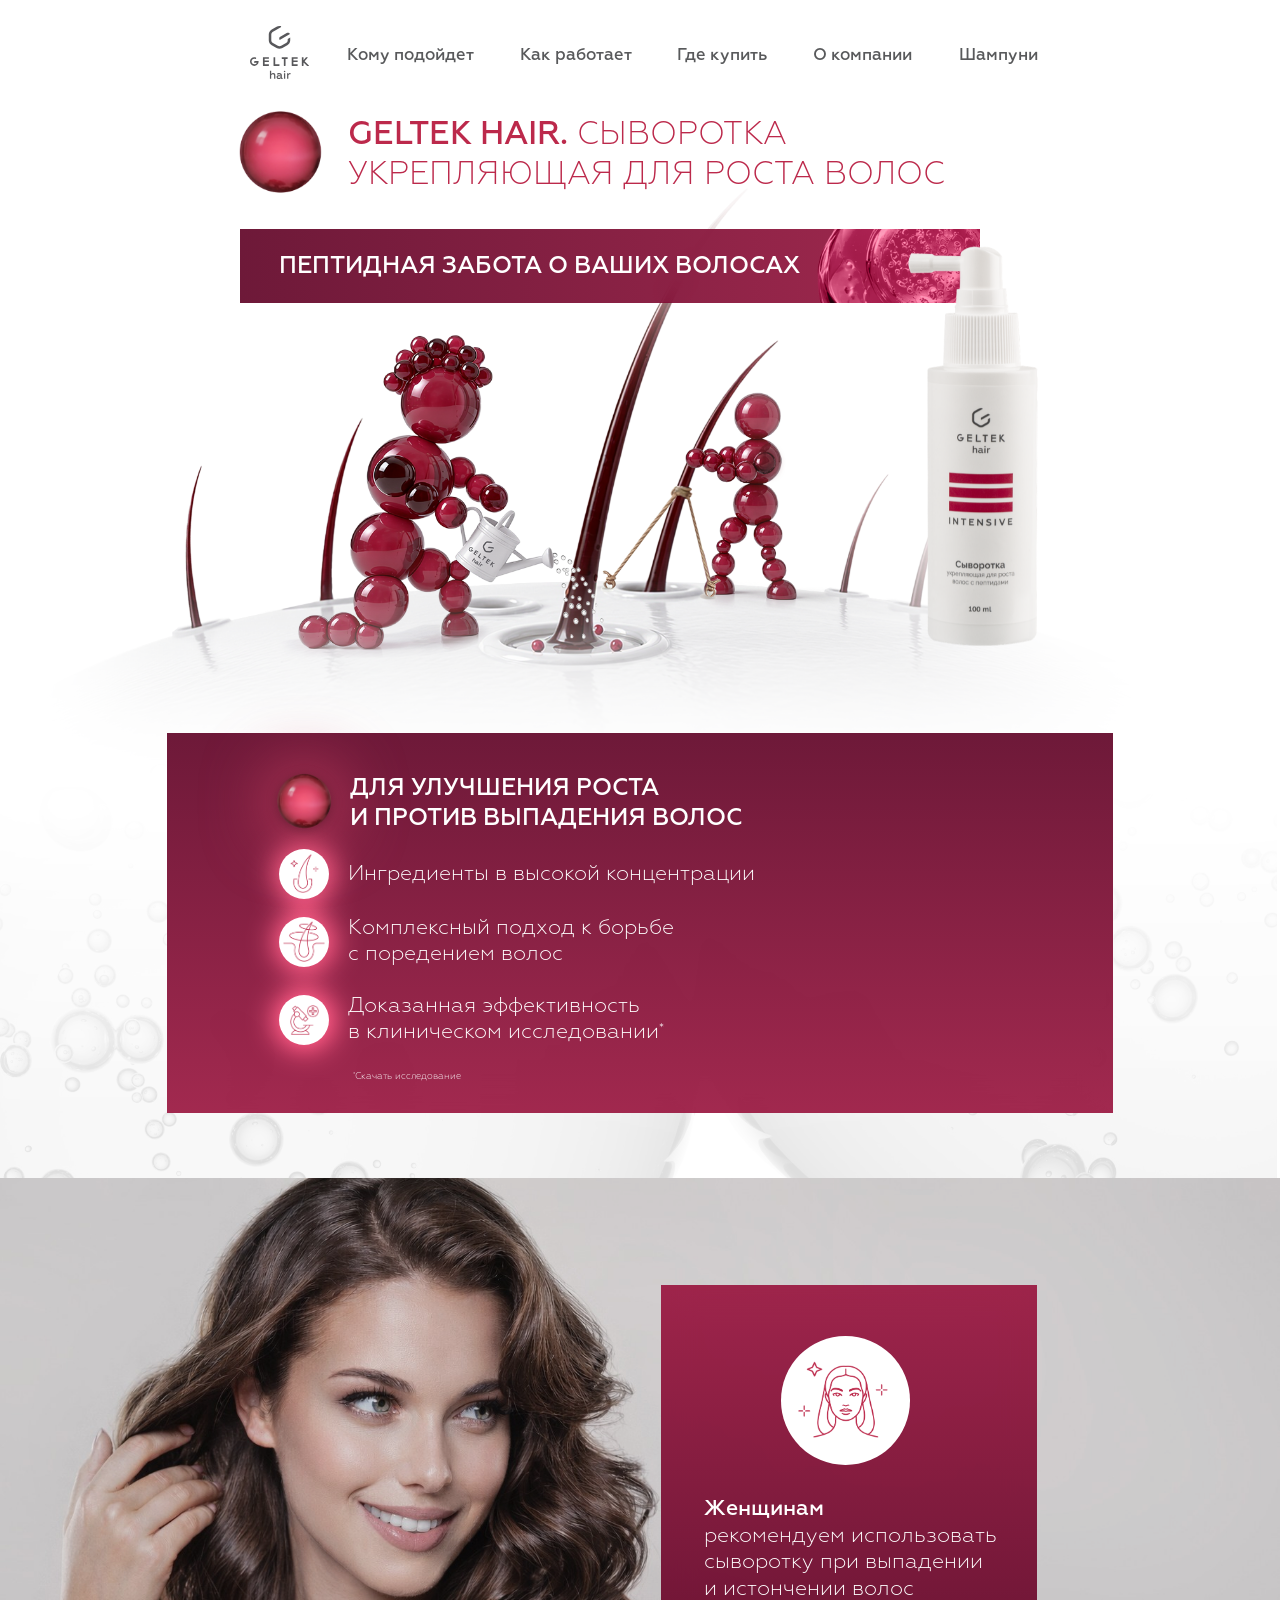
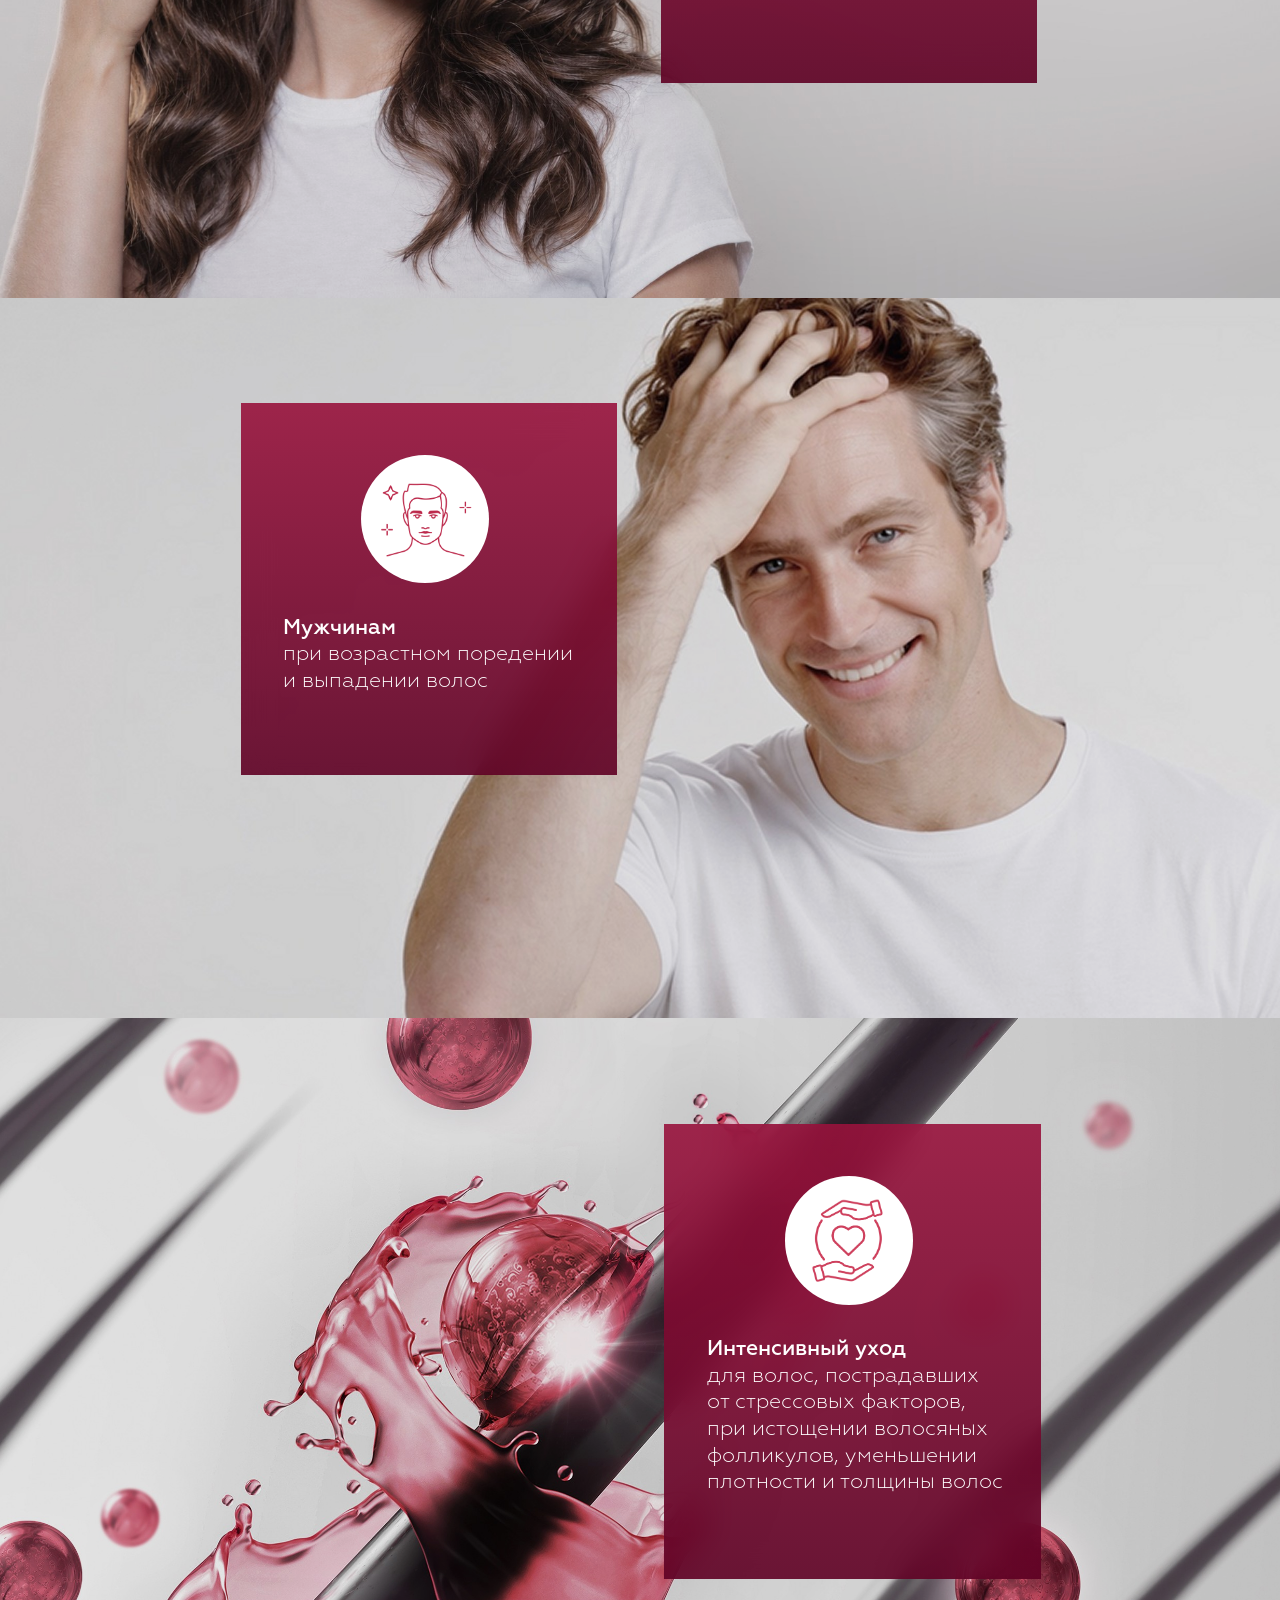
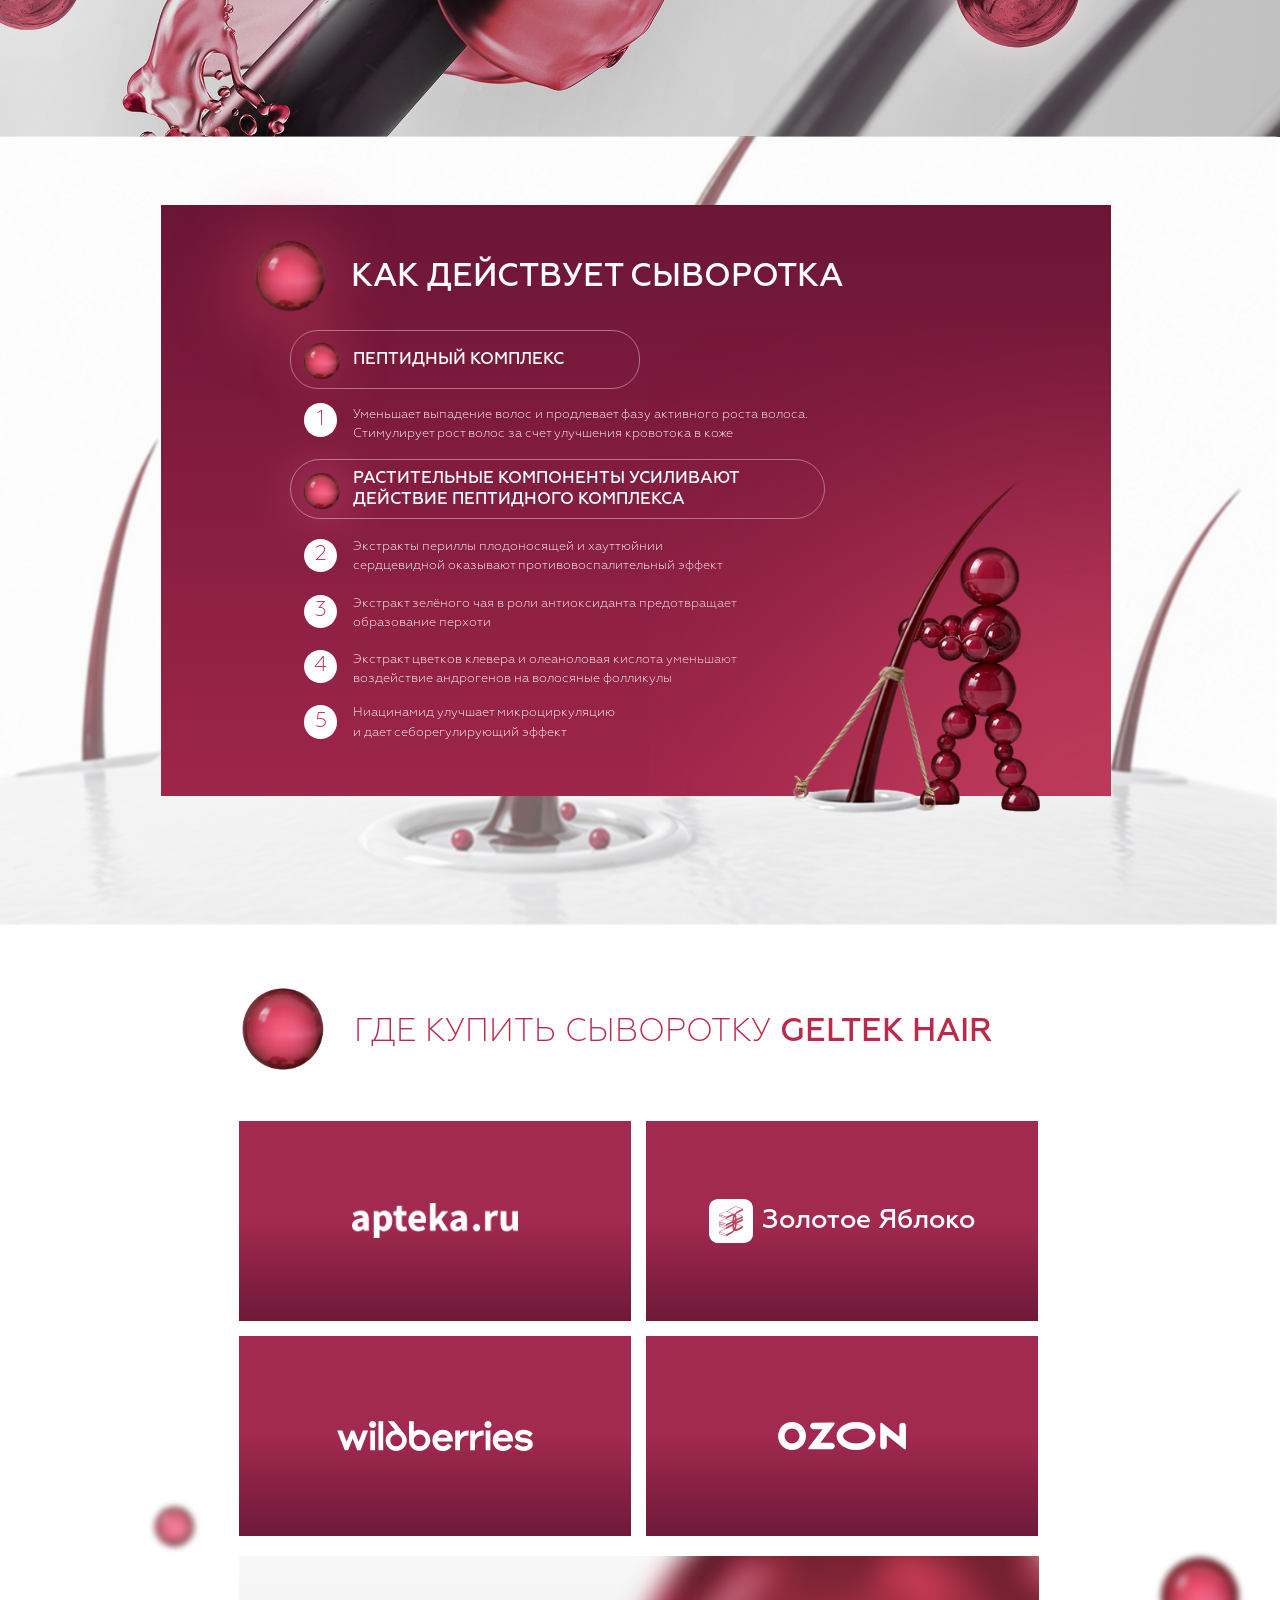
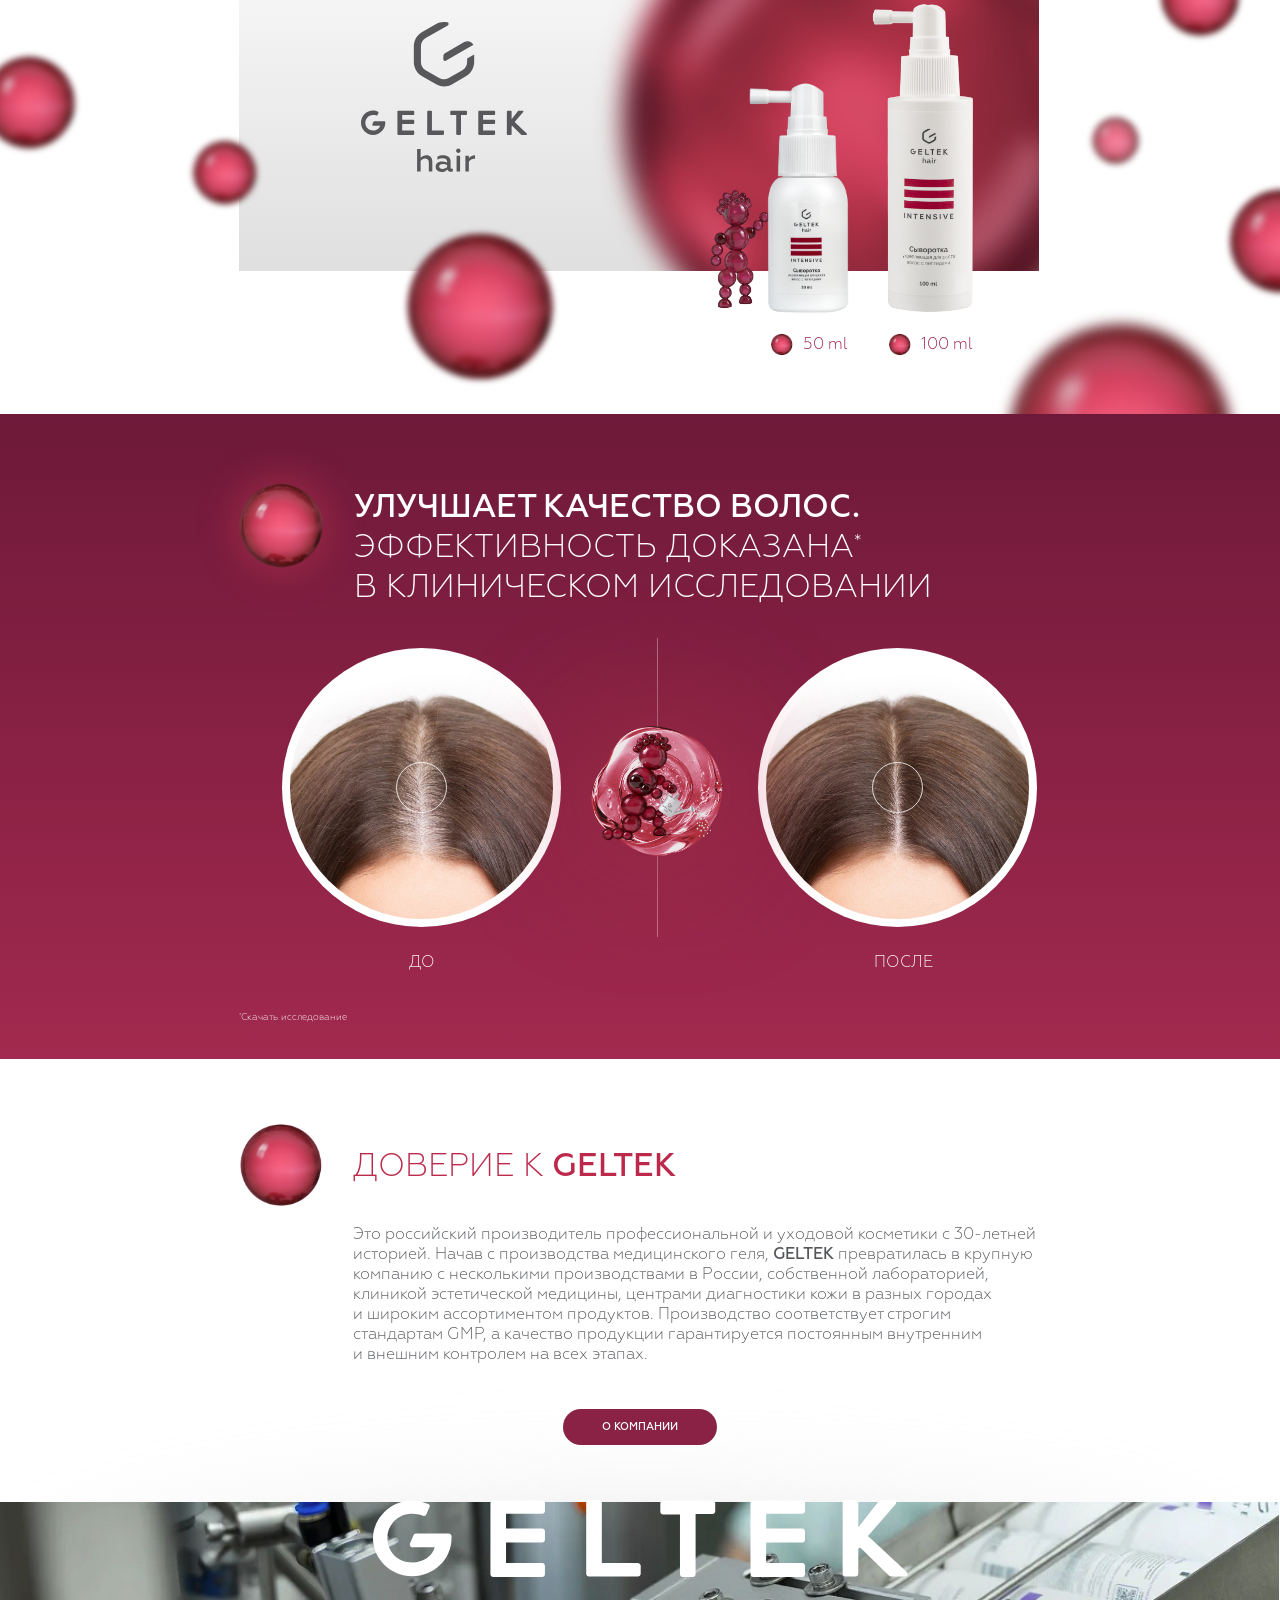
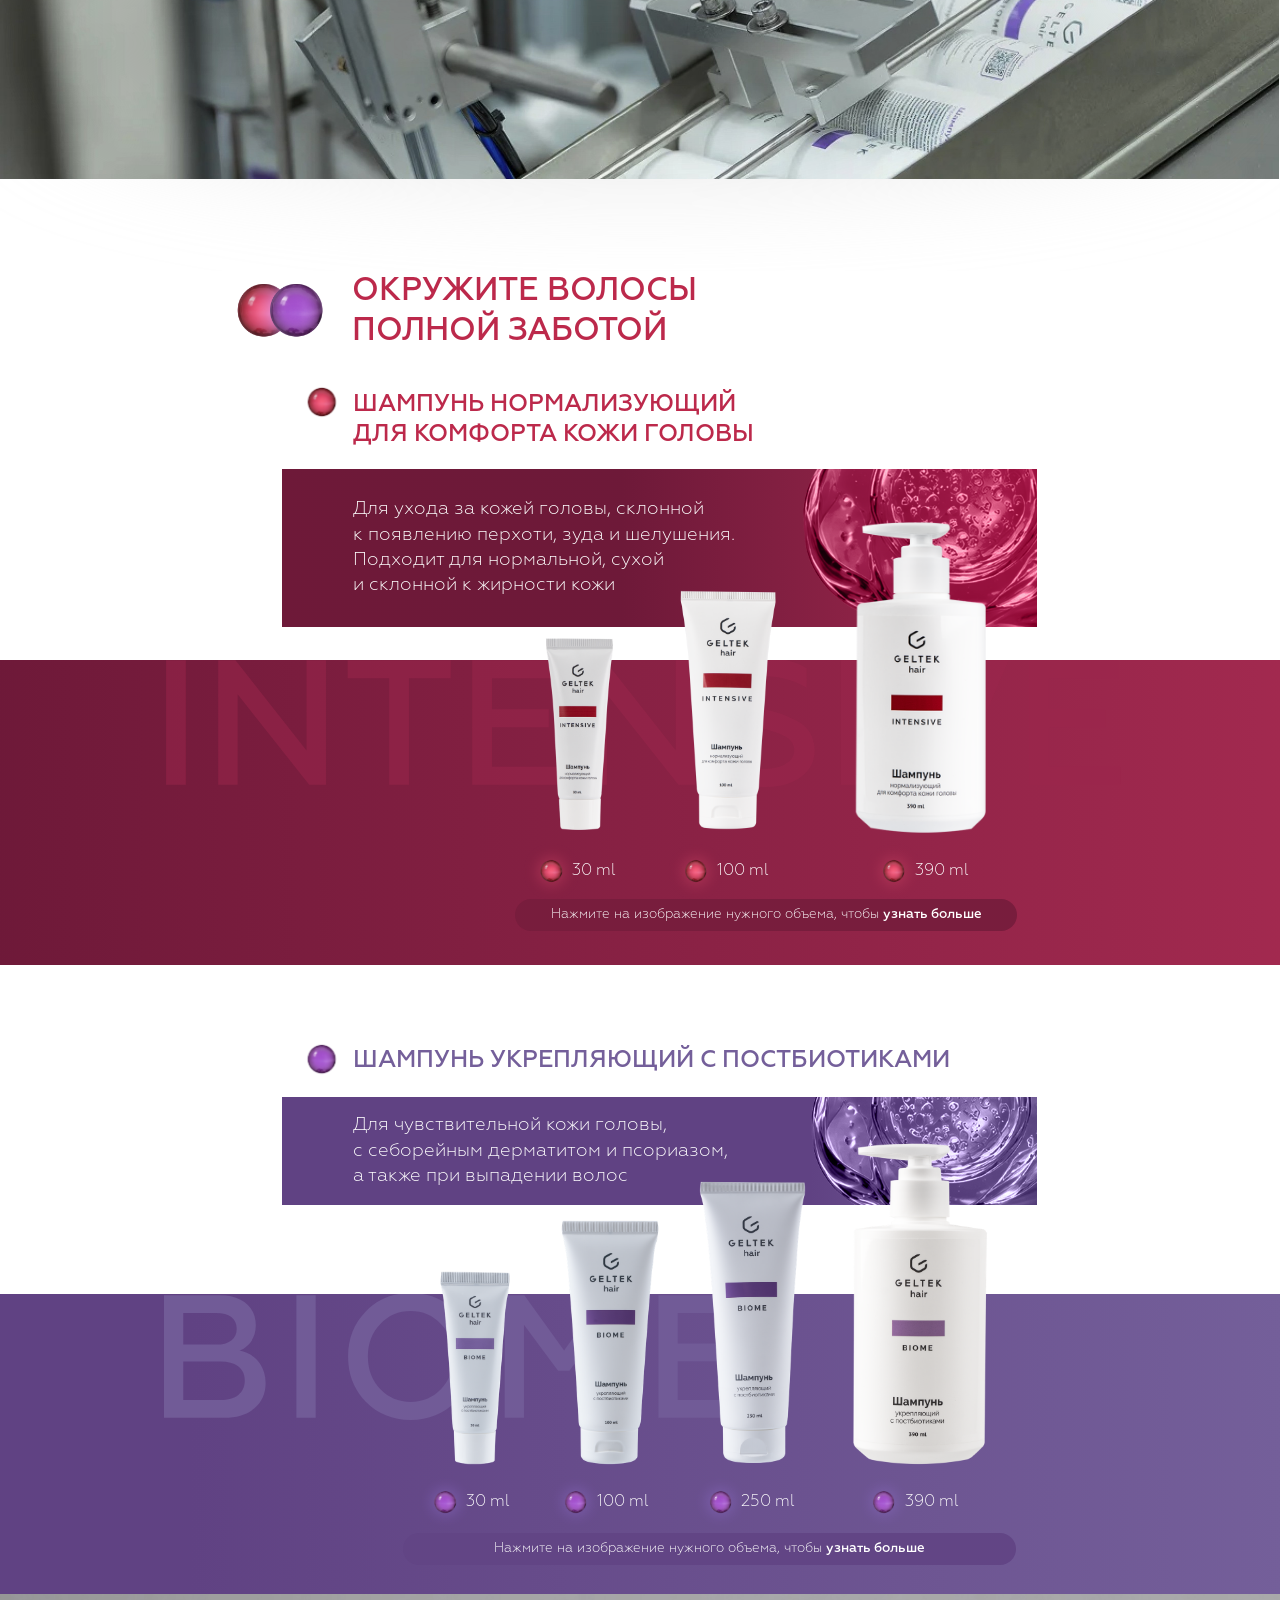
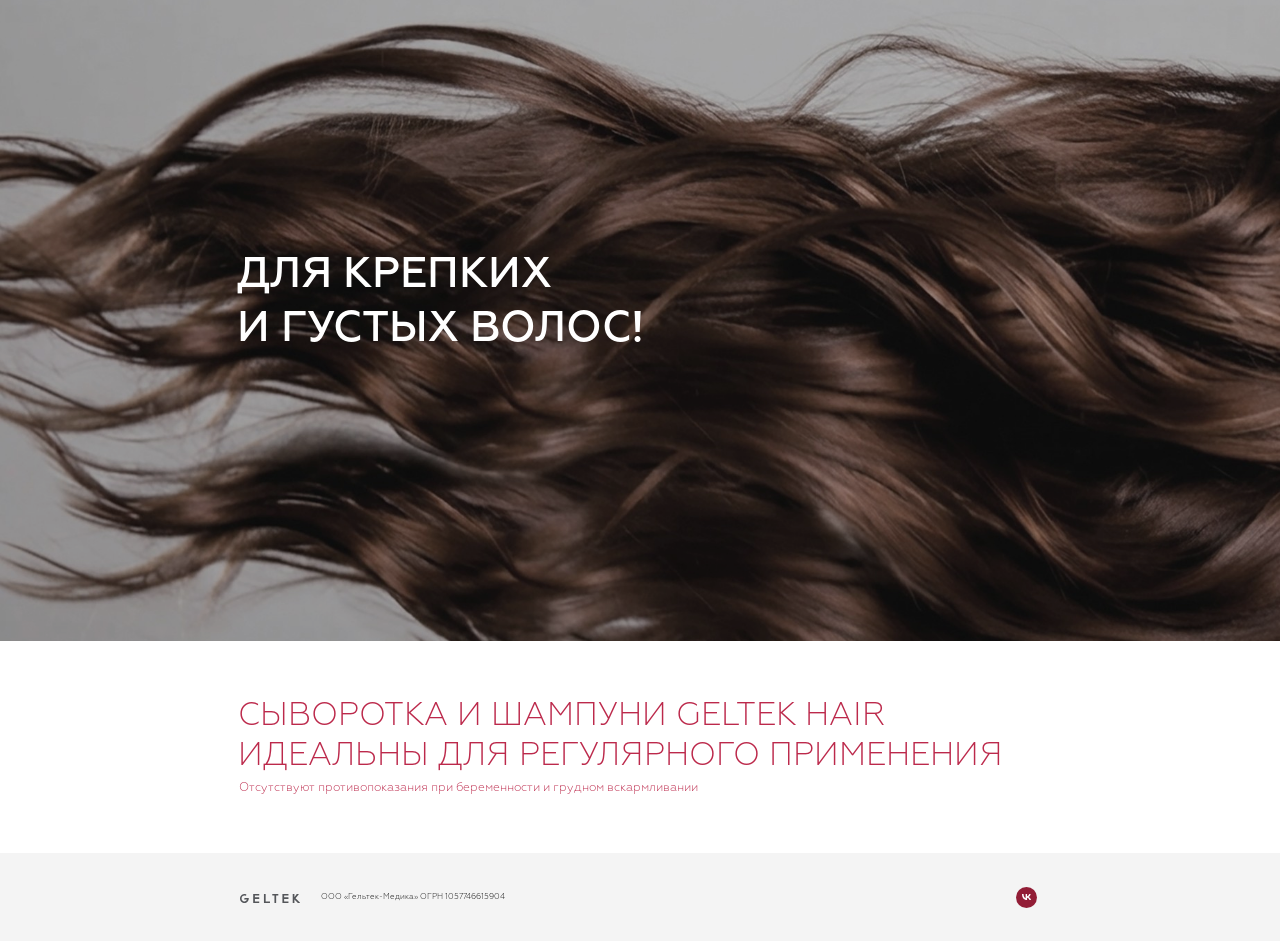
==== commit 4470e32f: "Экран «Как действует»: убрано белое размытие угла, кадр фона поднят к макетному Белое размытое пятно" ====
--- a/index.html
+++ b/index.html
@@ -124,7 +124,9 @@
     <div class="abs white-bg"></div>
     <!-- 137:168 — фон витрины: положение макетное, без движения по прокрутке (см. style.css) -->
     <img class="abs kvbg" src="assets/img/fig/geltek-kv-bg-crop.png" alt="" data-fig="137:168">
-    <div class="abs patch s5-patch"></div>
+    <!-- Белое размытое пятно правого нижнего угла (137:169) в вёрстке не воспроизводится:
+         в макете группа экрана длиннее секции, и пятно выходило на следующий экран.
+         Осознанное отступление от макета. -->
     <div class="abs glass card"></div>
 
     <div class="abs sph-glow title-glow"></div>
--- a/style.css
+++ b/style.css
@@ -296,7 +296,11 @@
    за границы кадра и даёт мягкий ореол сверху и снизу — кромка фотографии должна быть чистой.
    Радиус: прямой перенос LAYER_BLUR 5 из макета (137:168) размывал фон вдвое сильнее самого
    макета — по замеру резкости краёв (0,175 против 0,319) подобрано 1,5 px */
-.s5 .kvbg{left:-0.208cqw;top:-0.104cqw;width:100cqw;height:61.615cqw;object-fit:cover;filter:blur(.08cqw);opacity:.6;clip-path:inset(0);z-index:3}
+/* object-position: файл фона выше бокса показа, и обрезка по центру уводила кадр вниз —
+   капля с кольцом-всплеском оказывалась ниже макетной, а по краям появлялись лишние воронки.
+   Со сдвигом кадра к низу файла совпадение с макетом 0,45 → 0,88 по корреляции */
+.s5 .kvbg{left:-0.208cqw;top:-0.104cqw;width:100cqw;height:61.615cqw;object-fit:cover;object-position:50% 100%;
+  filter:blur(.08cqw);opacity:.6;clip-path:inset(0);z-index:3}
 /* 137:166 — сплошная белая подложка под кв-фоном (сама секция уже, чем фон). Верх по узлу
    (5006), слой выше фотографии предыдущего экрана: в макете группа screen 5 целиком перекрывает
    screen 4, а в вёрстке секции лежат в общем контексте наложения, и хвост фото экрана 4
@@ -304,8 +308,7 @@
 .s5 .white-bg{left:0;top:0;width:100cqw;height:75.677cqw;background:#fff;z-index:2}
 /* тот же паттерн «блюр вдвое меньше макетного» (узел 137:169: radius 120, у нас было 60) —
    недостаточное размытие оставляло резкий край перехода вместо мягкого растворения в фон */
-/* патч 137:169 в макете лежит выше фона — после подъёма подложки и фона ему нужен свой слой */
-.s5 .s5-patch{left:74.531cqw;top:41.146cqw;width:34.063cqw;height:43.438cqw;filter:blur(6.25cqw);opacity:.9;z-index:4}
+/* правило белого пятна 137:169 снято вместе с элементом — см. комментарий в разметке */
 /* фон плашки сделан непрозрачным (без альфы reusable .glass): полупрозрачная версия
    пропускала через backdrop-filter яркую верхнюю часть кв-фона, что читалось как
    светлая полоса за заголовком и текстом пилюли 1 */
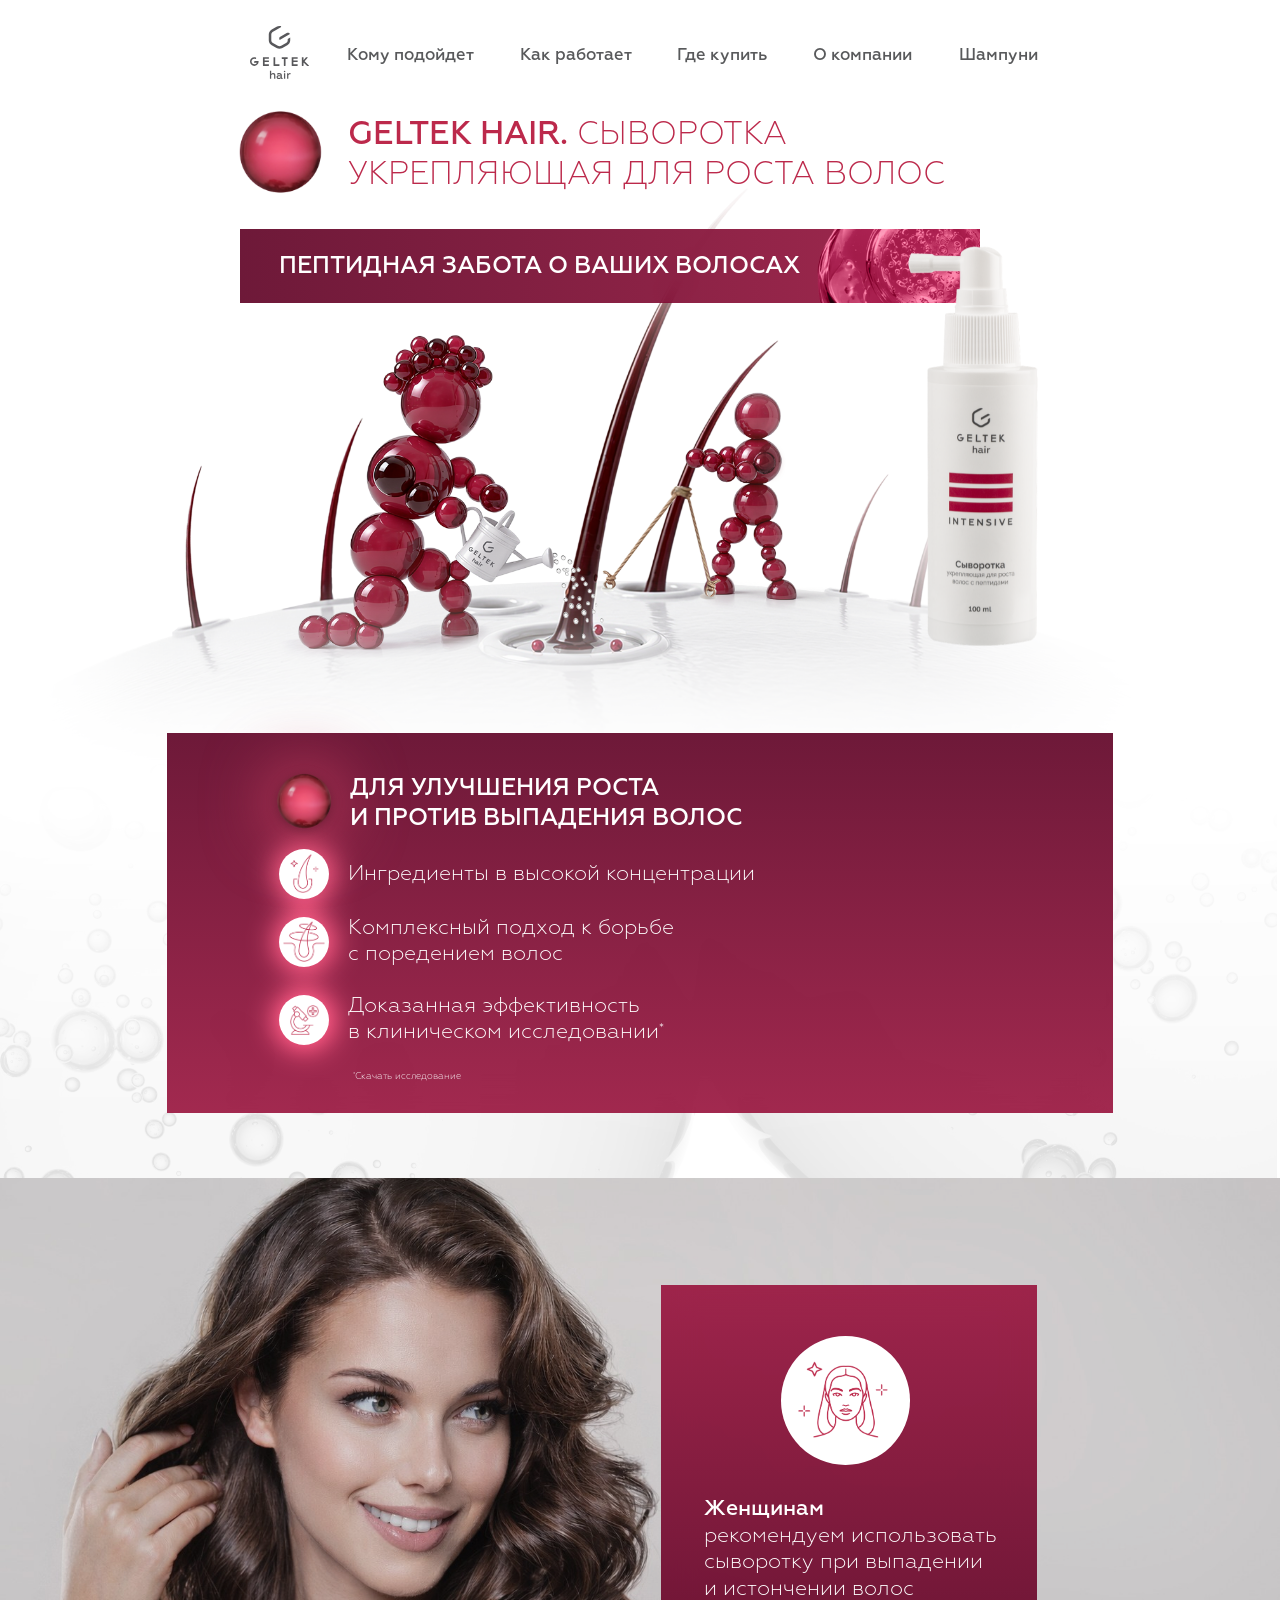
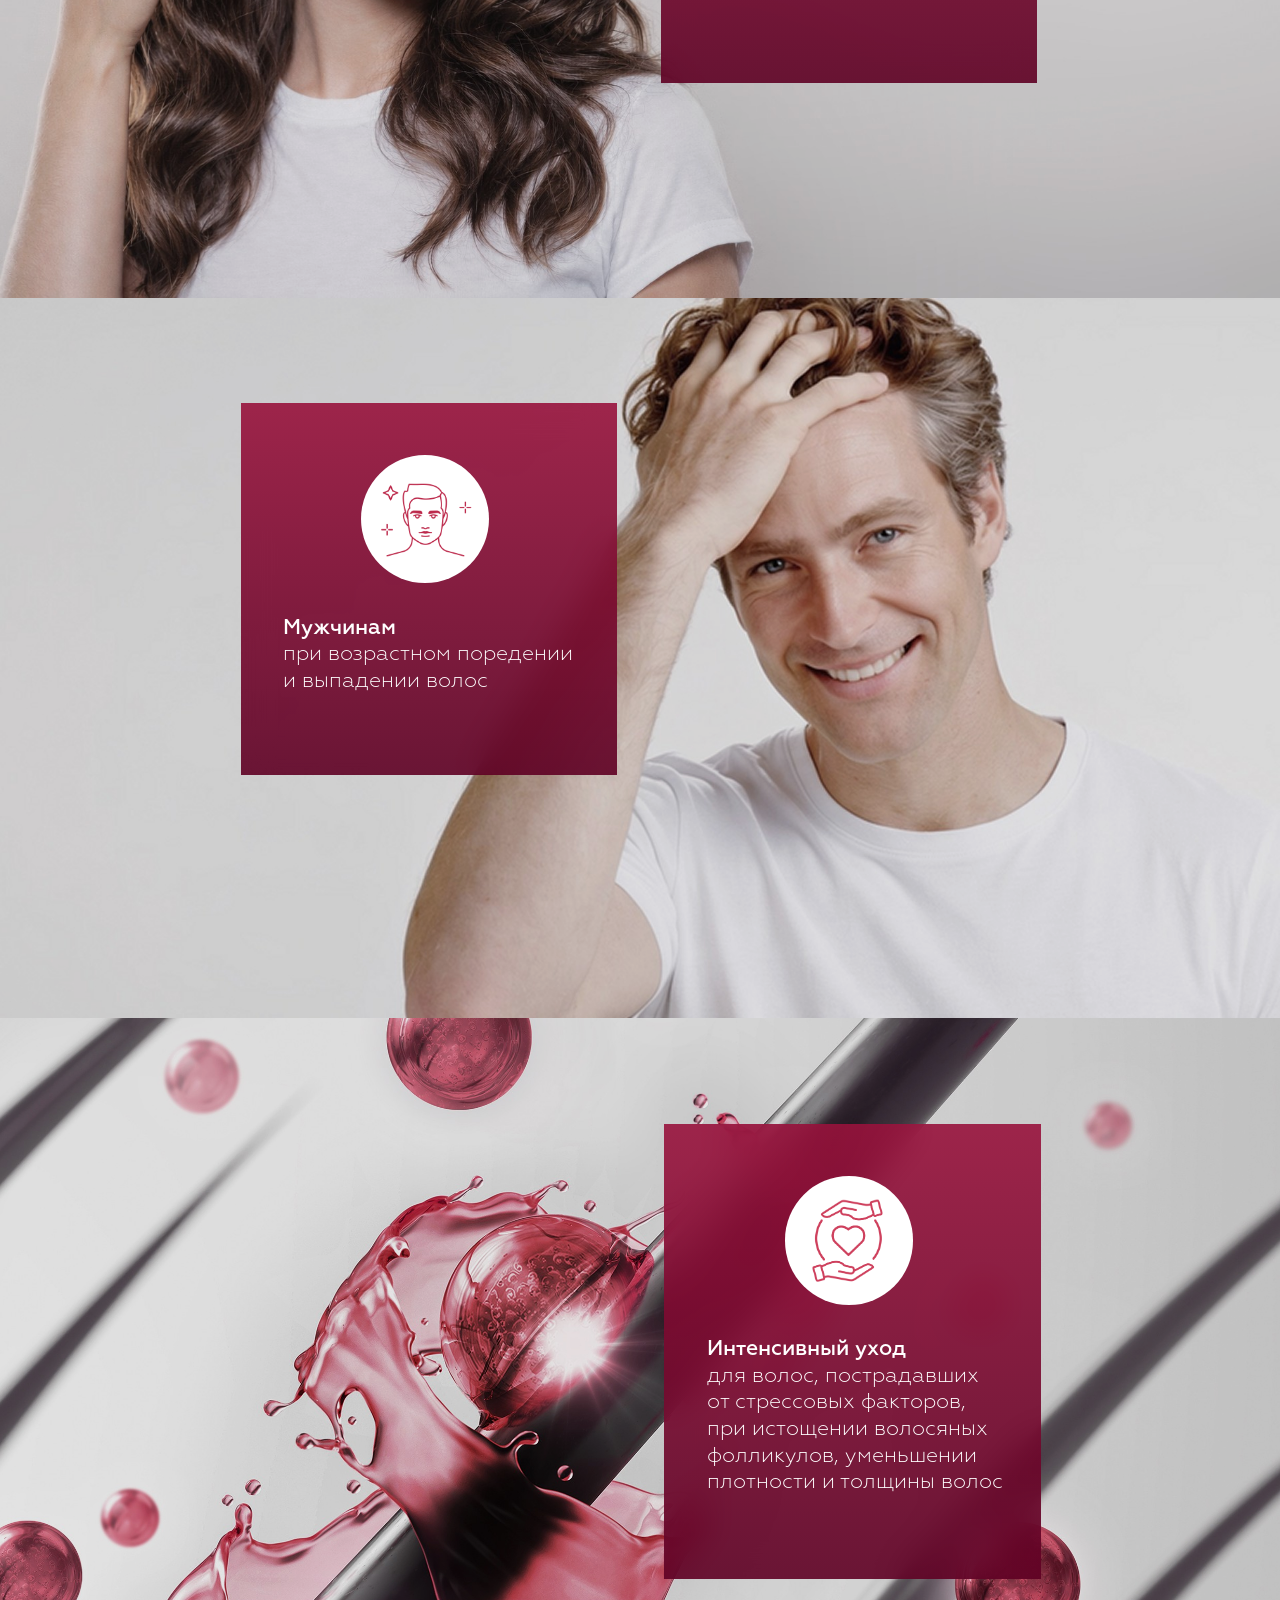
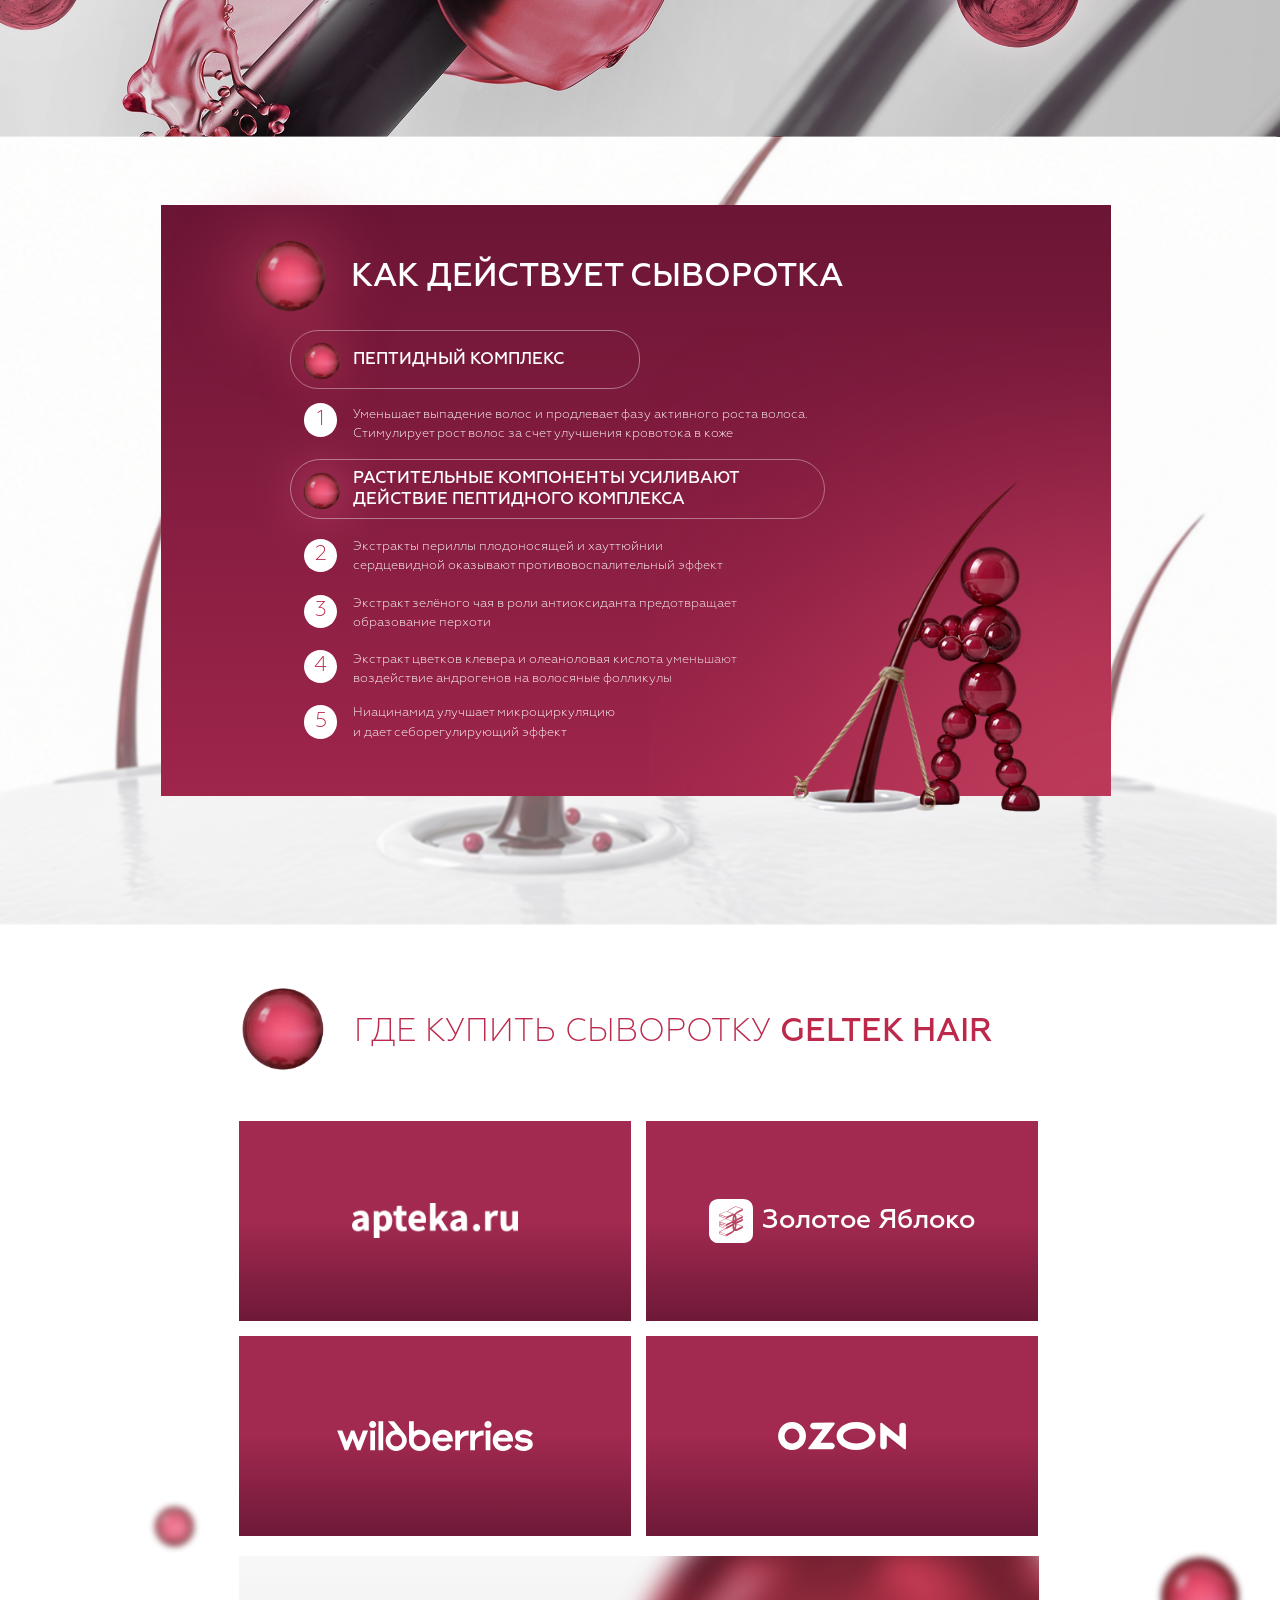
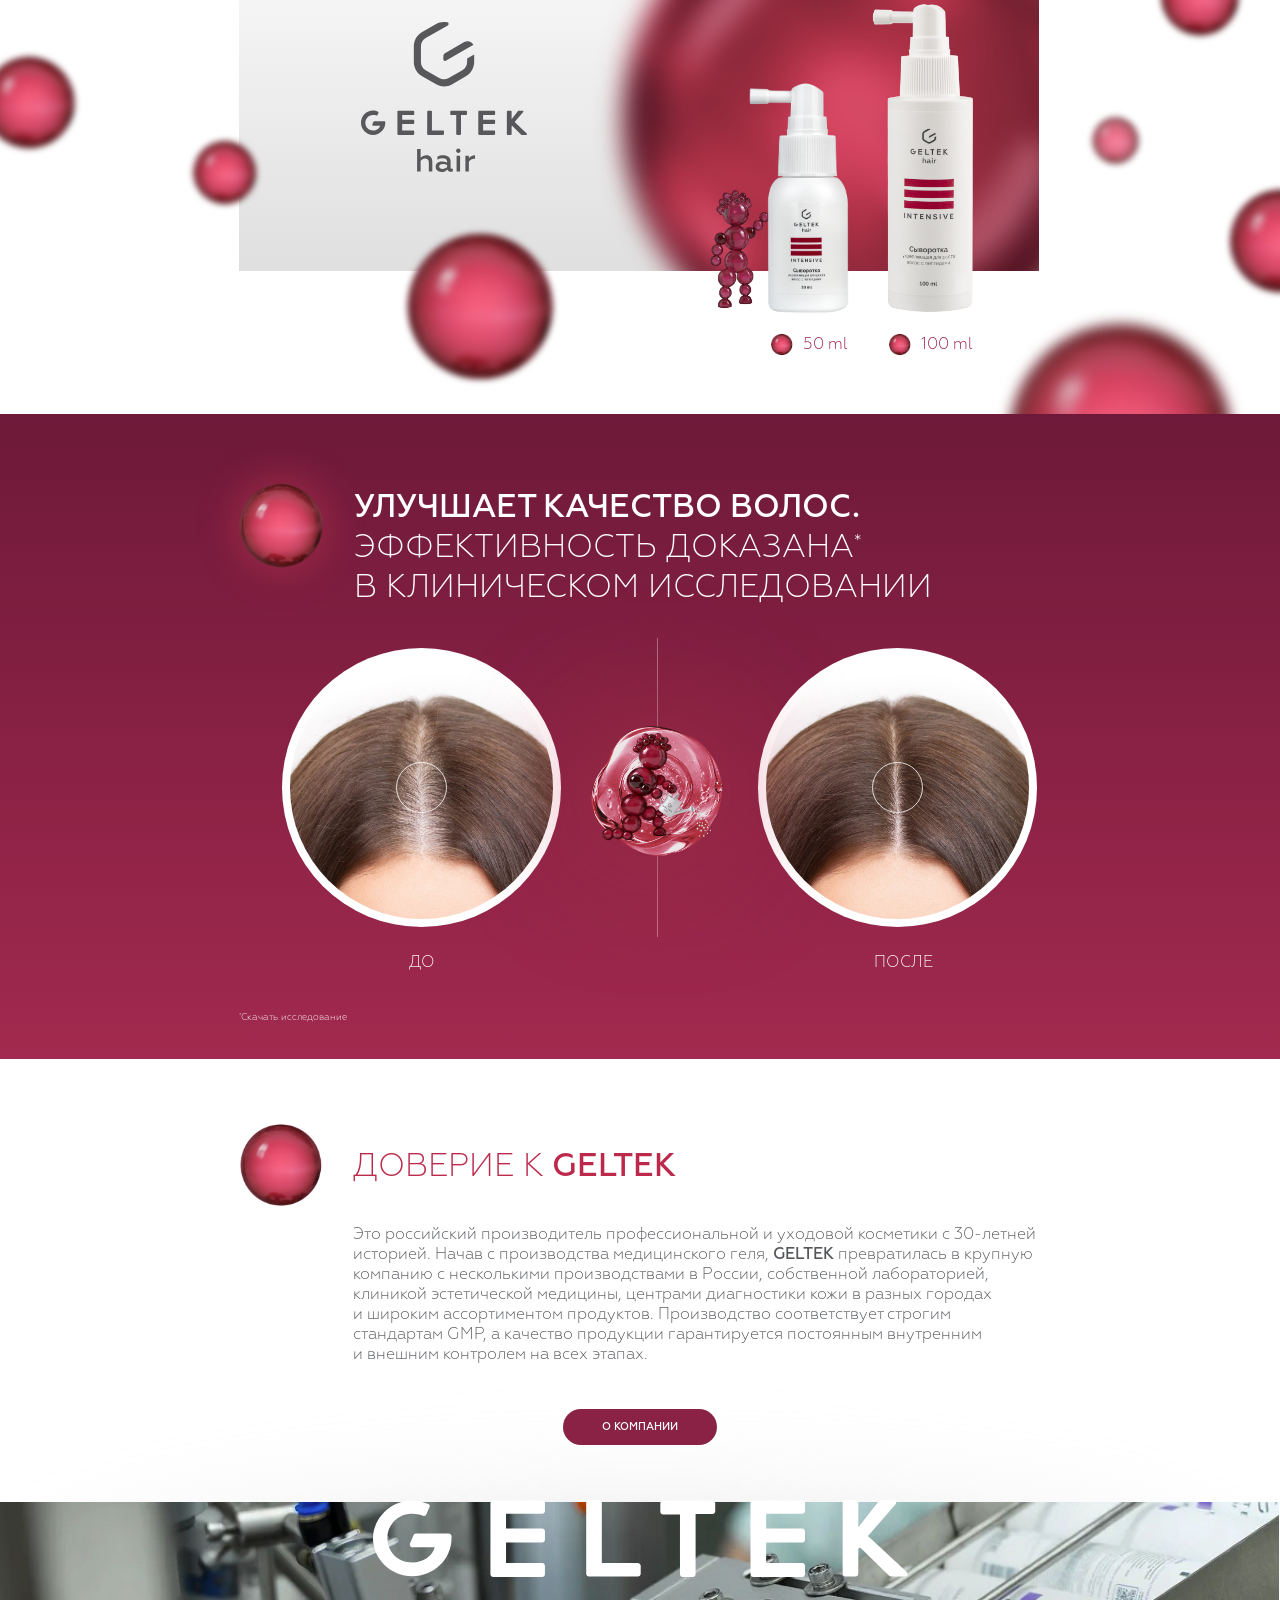
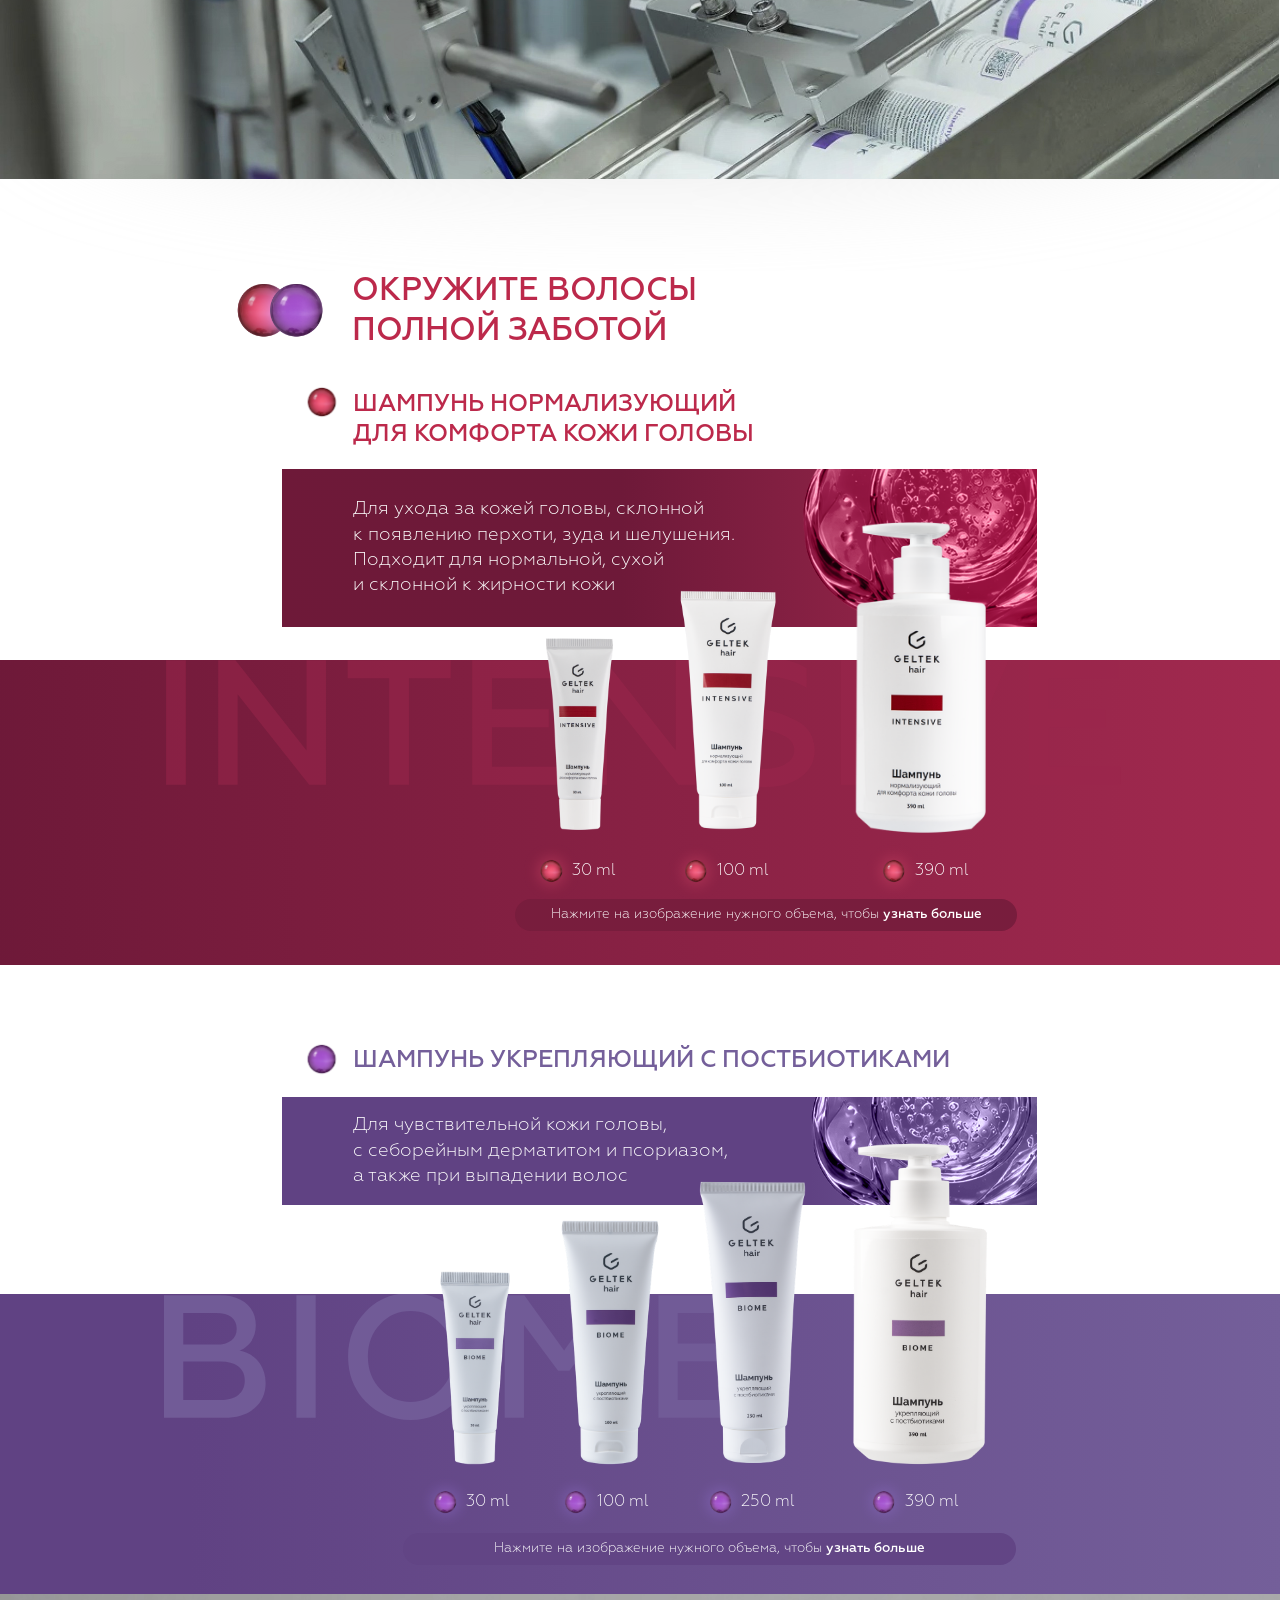
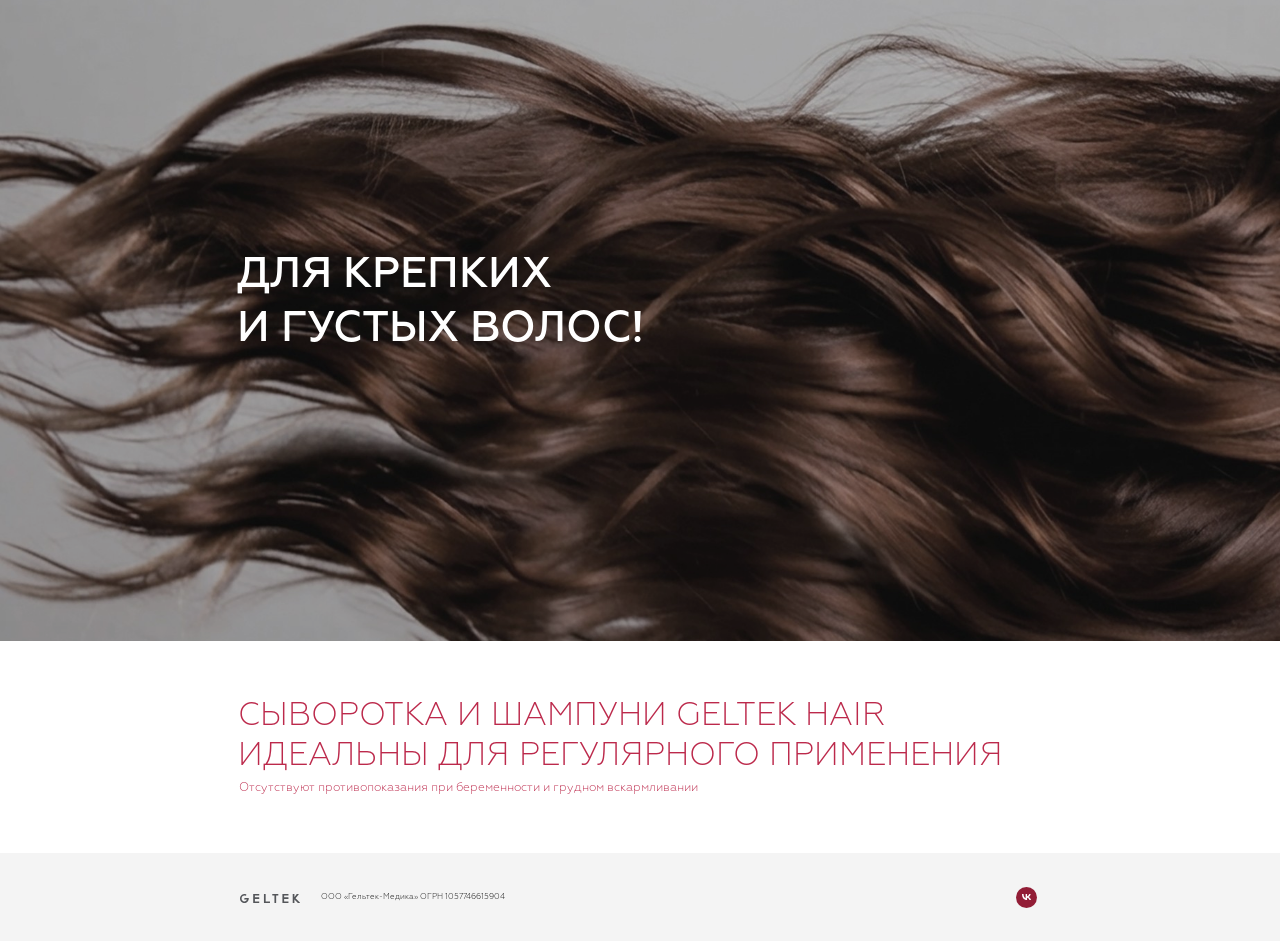
==== commit 73066e8c: "Экран «Как действует»: фон витрины пересобран по окну кадрирования макета Прежний файл был шире по в" ====
--- a/index.html
+++ b/index.html
@@ -123,7 +123,7 @@
     <!-- 137:166: белая подложка под кв-фоном -->
     <div class="abs white-bg"></div>
     <!-- 137:168 — фон витрины: положение макетное, без движения по прокрутке (см. style.css) -->
-    <img class="abs kvbg" src="assets/img/fig/geltek-kv-bg-crop.png" alt="" data-fig="137:168">
+    <img class="abs kvbg" src="assets/img/fig/geltek-kv-bg-fig.png" alt="" data-fig="137:168">
     <!-- Белое размытое пятно правого нижнего угла (137:169) в вёрстке не воспроизводится:
          в макете группа экрана длиннее секции, и пятно выходило на следующий экран.
          Осознанное отступление от макета. -->
--- a/style.css
+++ b/style.css
@@ -296,10 +296,11 @@
    за границы кадра и даёт мягкий ореол сверху и снизу — кромка фотографии должна быть чистой.
    Радиус: прямой перенос LAYER_BLUR 5 из макета (137:168) размывал фон вдвое сильнее самого
    макета — по замеру резкости краёв (0,175 против 0,319) подобрано 1,5 px */
-/* object-position: файл фона выше бокса показа, и обрезка по центру уводила кадр вниз —
-   капля с кольцом-всплеском оказывалась ниже макетной, а по краям появлялись лишние воронки.
-   Со сдвигом кадра к низу файла совпадение с макетом 0,45 → 0,88 по корреляции */
-.s5 .kvbg{left:-0.208cqw;top:-0.104cqw;width:100cqw;height:61.615cqw;object-fit:cover;object-position:50% 100%;
+/* Файл собран по окну кадрирования узла 137:168 (окно 935×579 исходника), поэтому его
+   пропорция совпадает с боксом показа и object-fit ничего не срезает: в кадре целиком видны
+   воронки, из которых растут волосы. Прежний файл был шире по вертикали, и обрезка съедала
+   как раз нижнюю часть сцены */
+.s5 .kvbg{left:-0.208cqw;top:-0.104cqw;width:100cqw;height:61.615cqw;object-fit:cover;
   filter:blur(.08cqw);opacity:.6;clip-path:inset(0);z-index:3}
 /* 137:166 — сплошная белая подложка под кв-фоном (сама секция уже, чем фон). Верх по узлу
    (5006), слой выше фотографии предыдущего экрана: в макете группа screen 5 целиком перекрывает
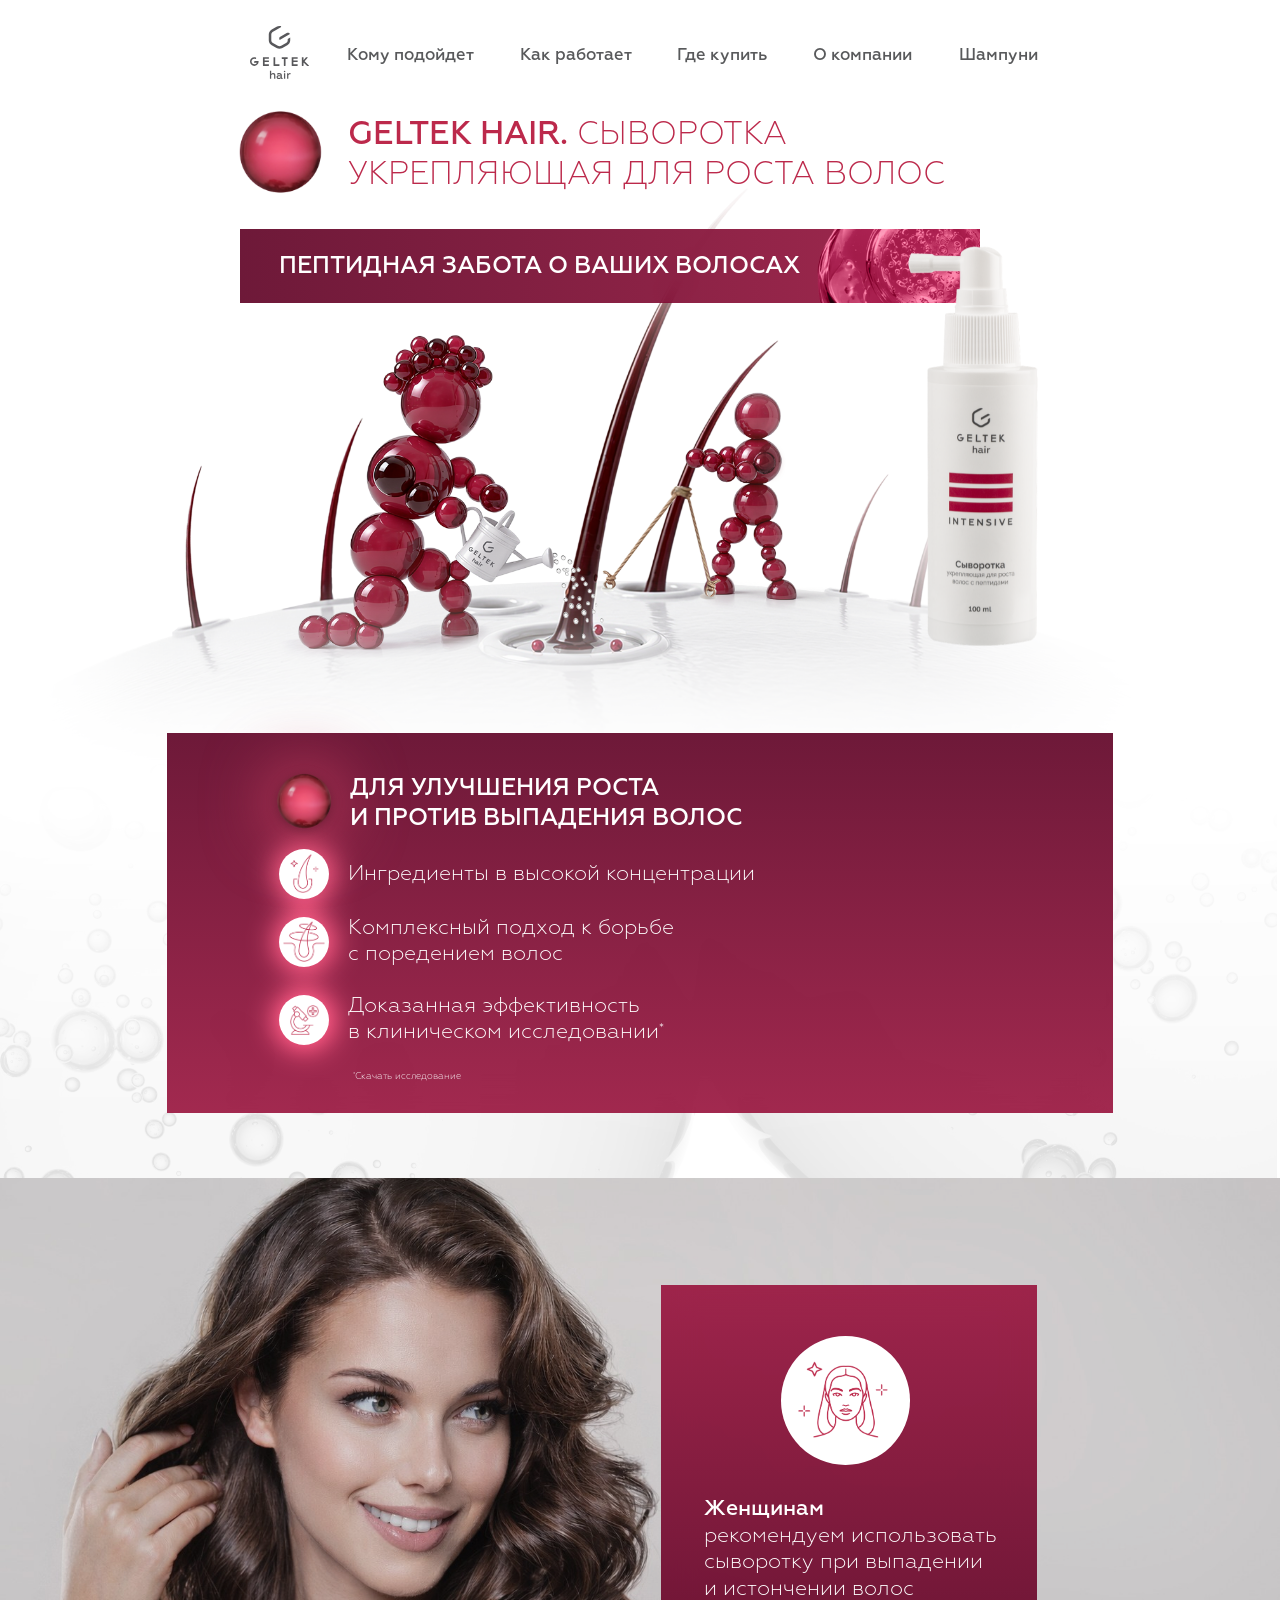
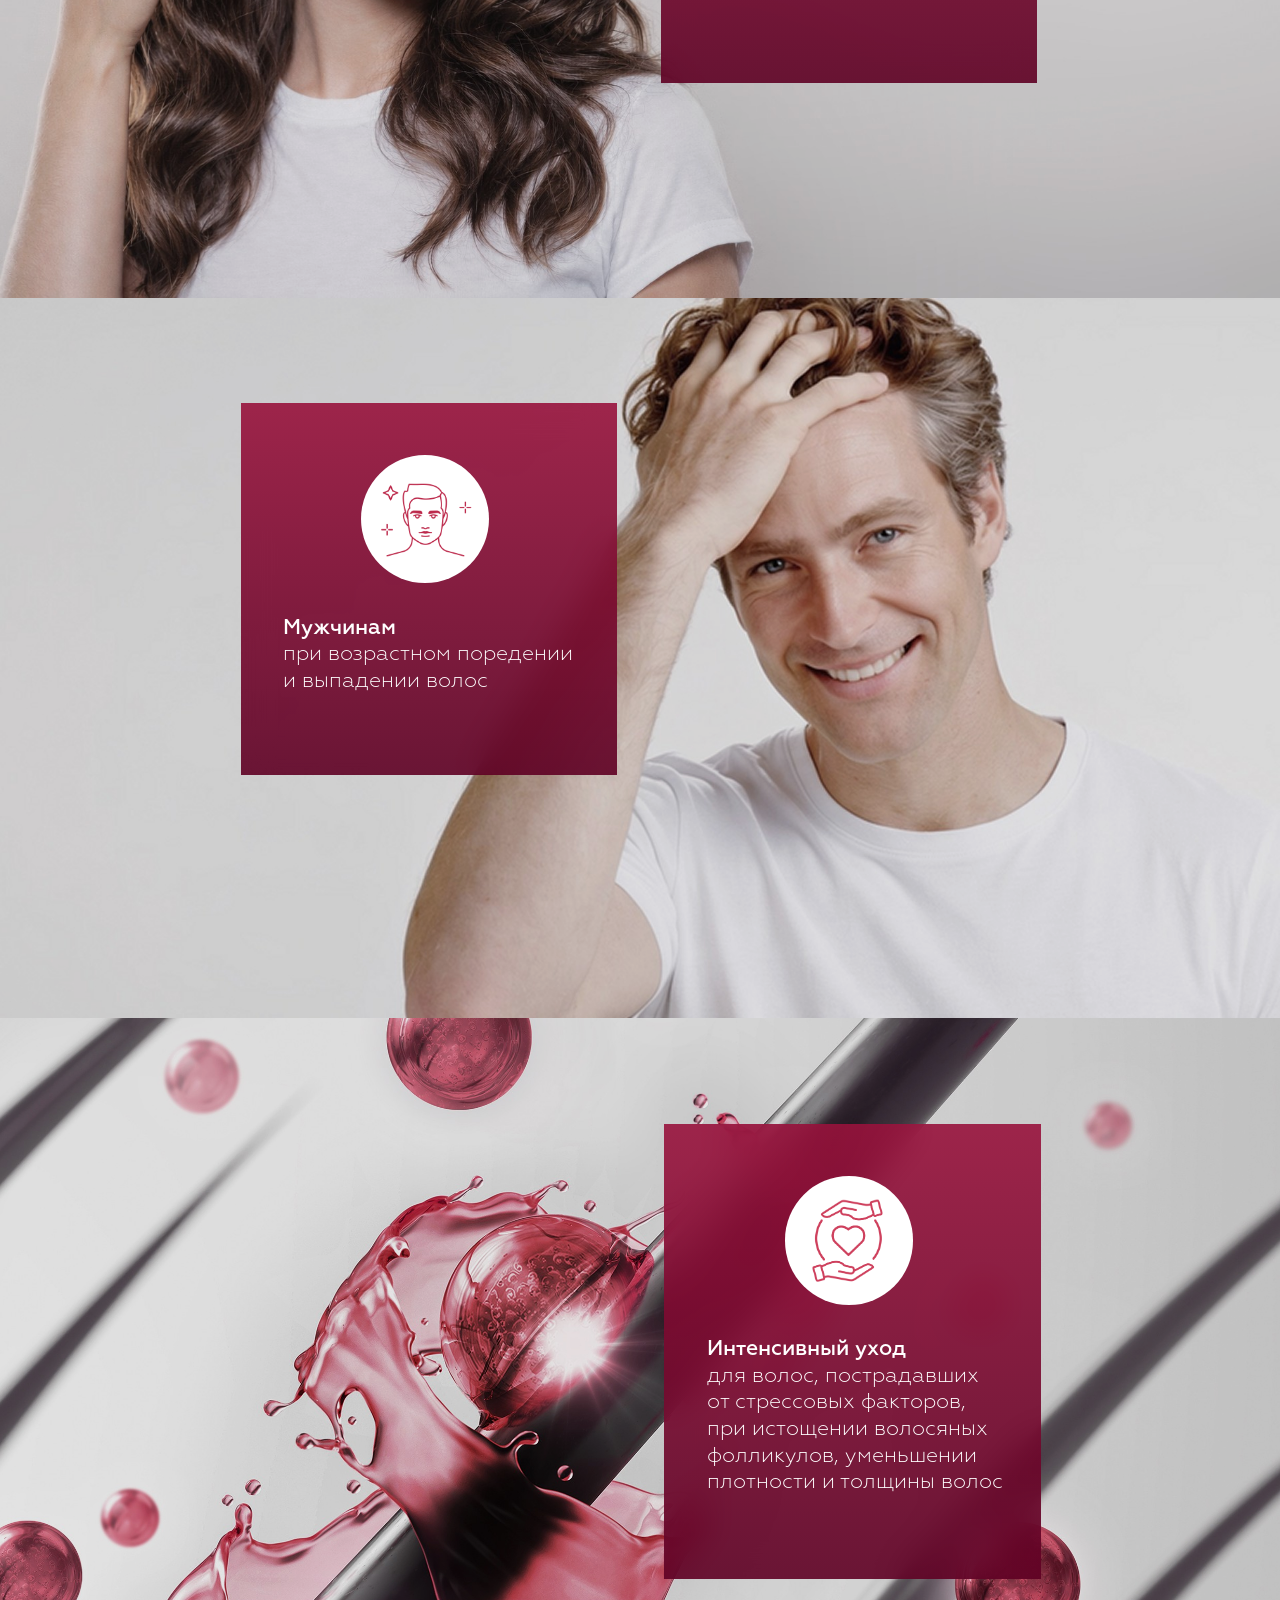
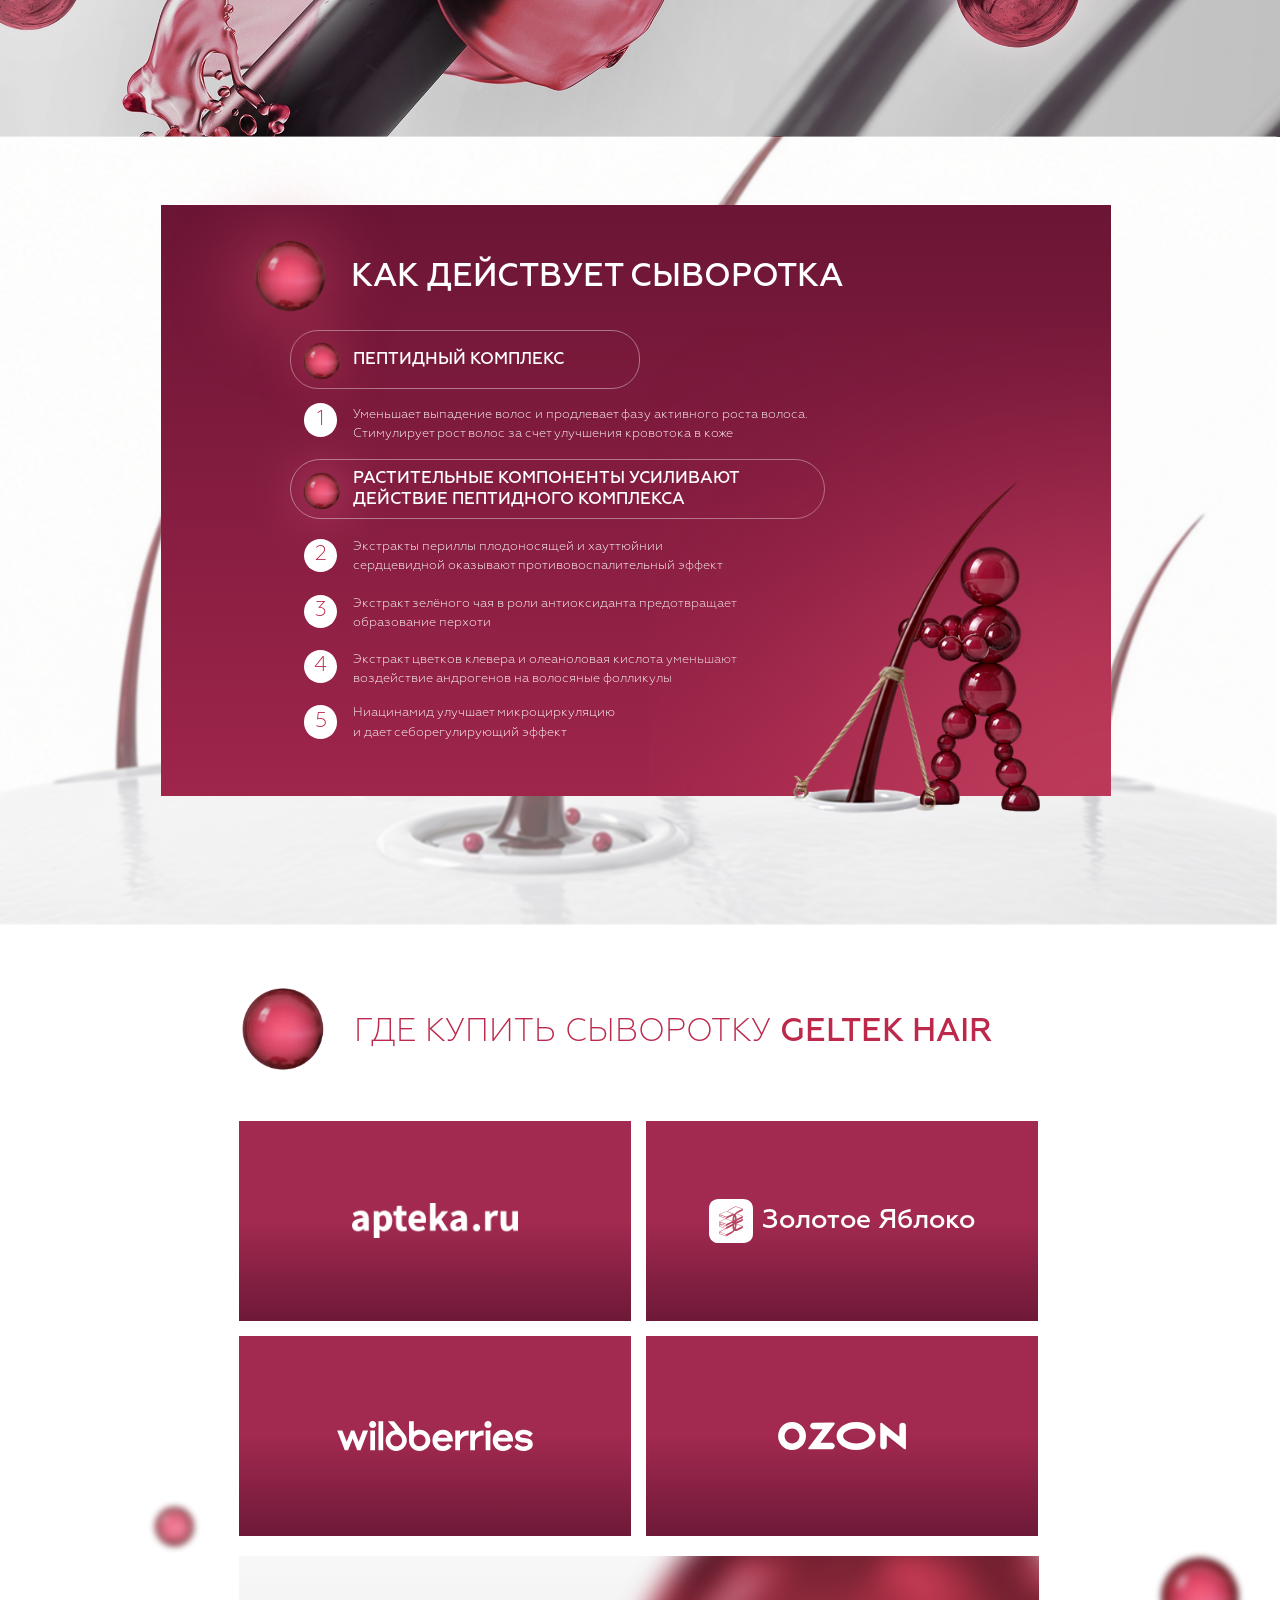
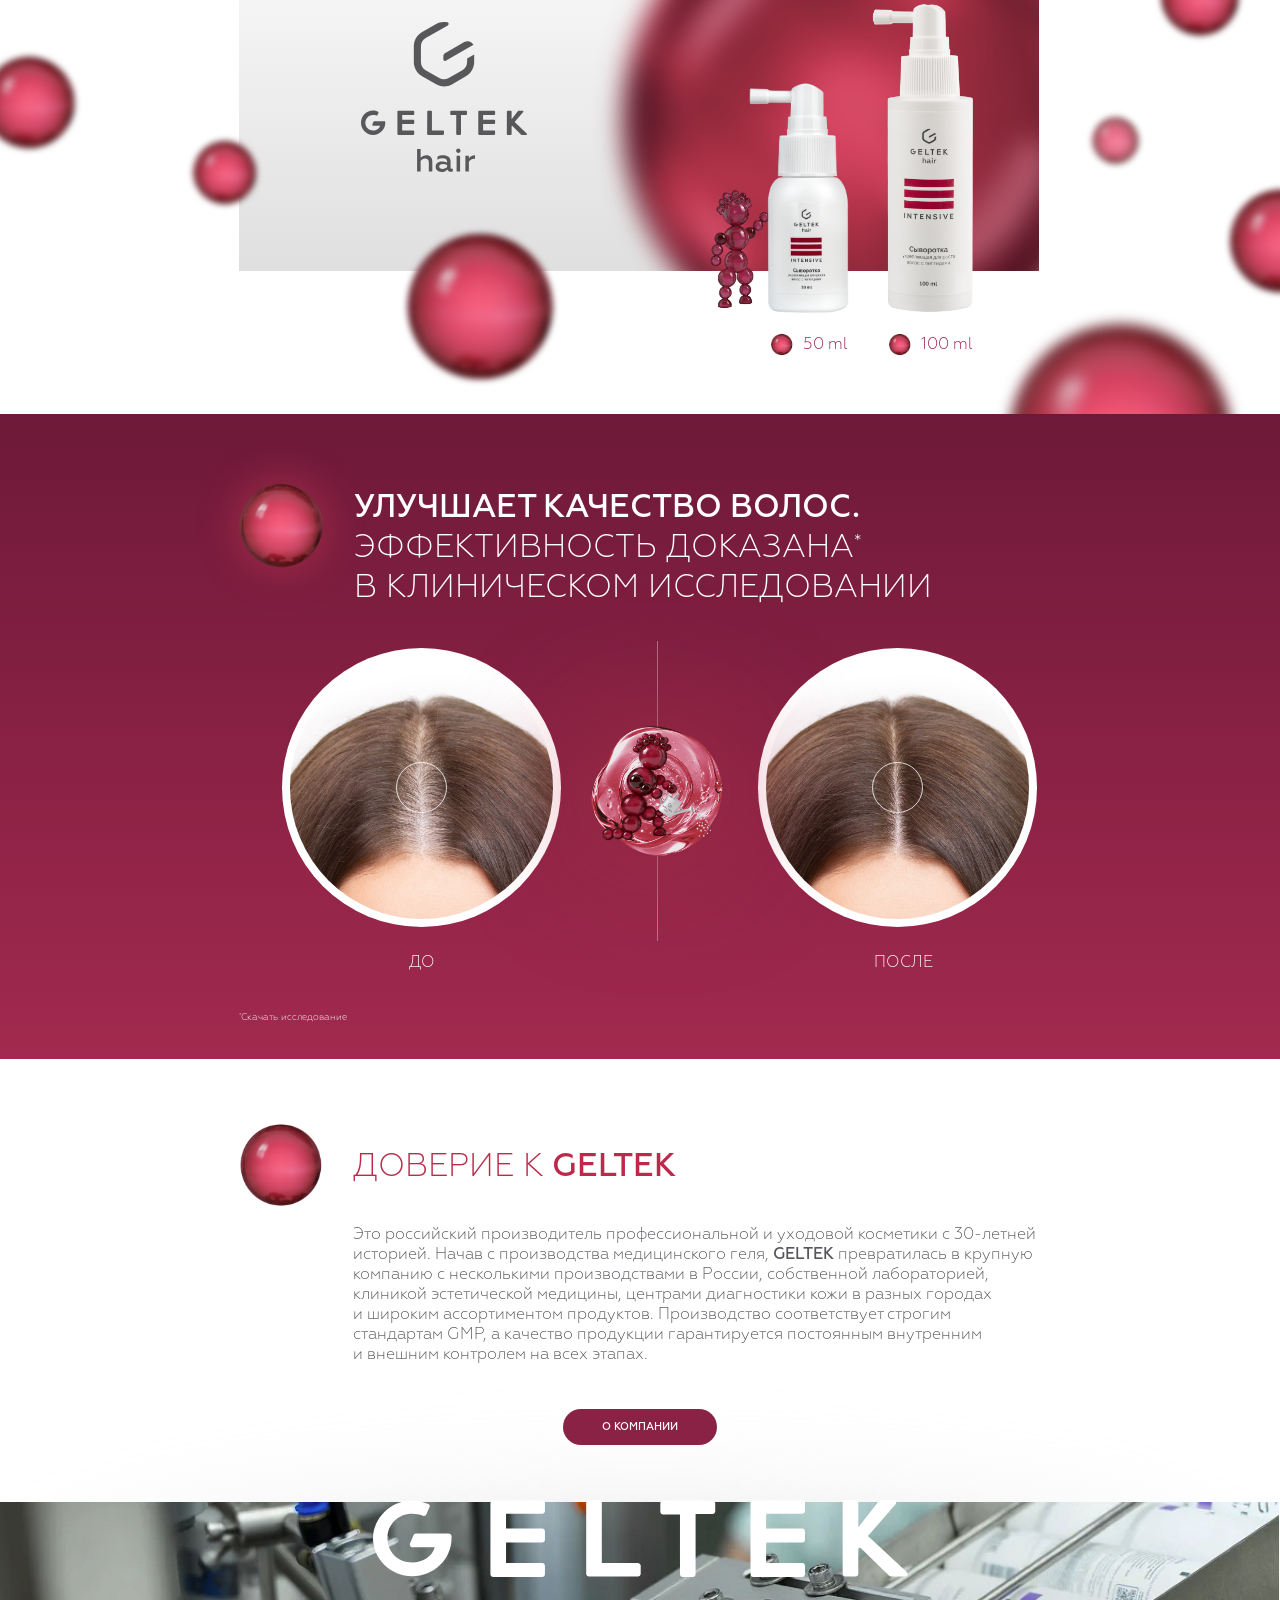
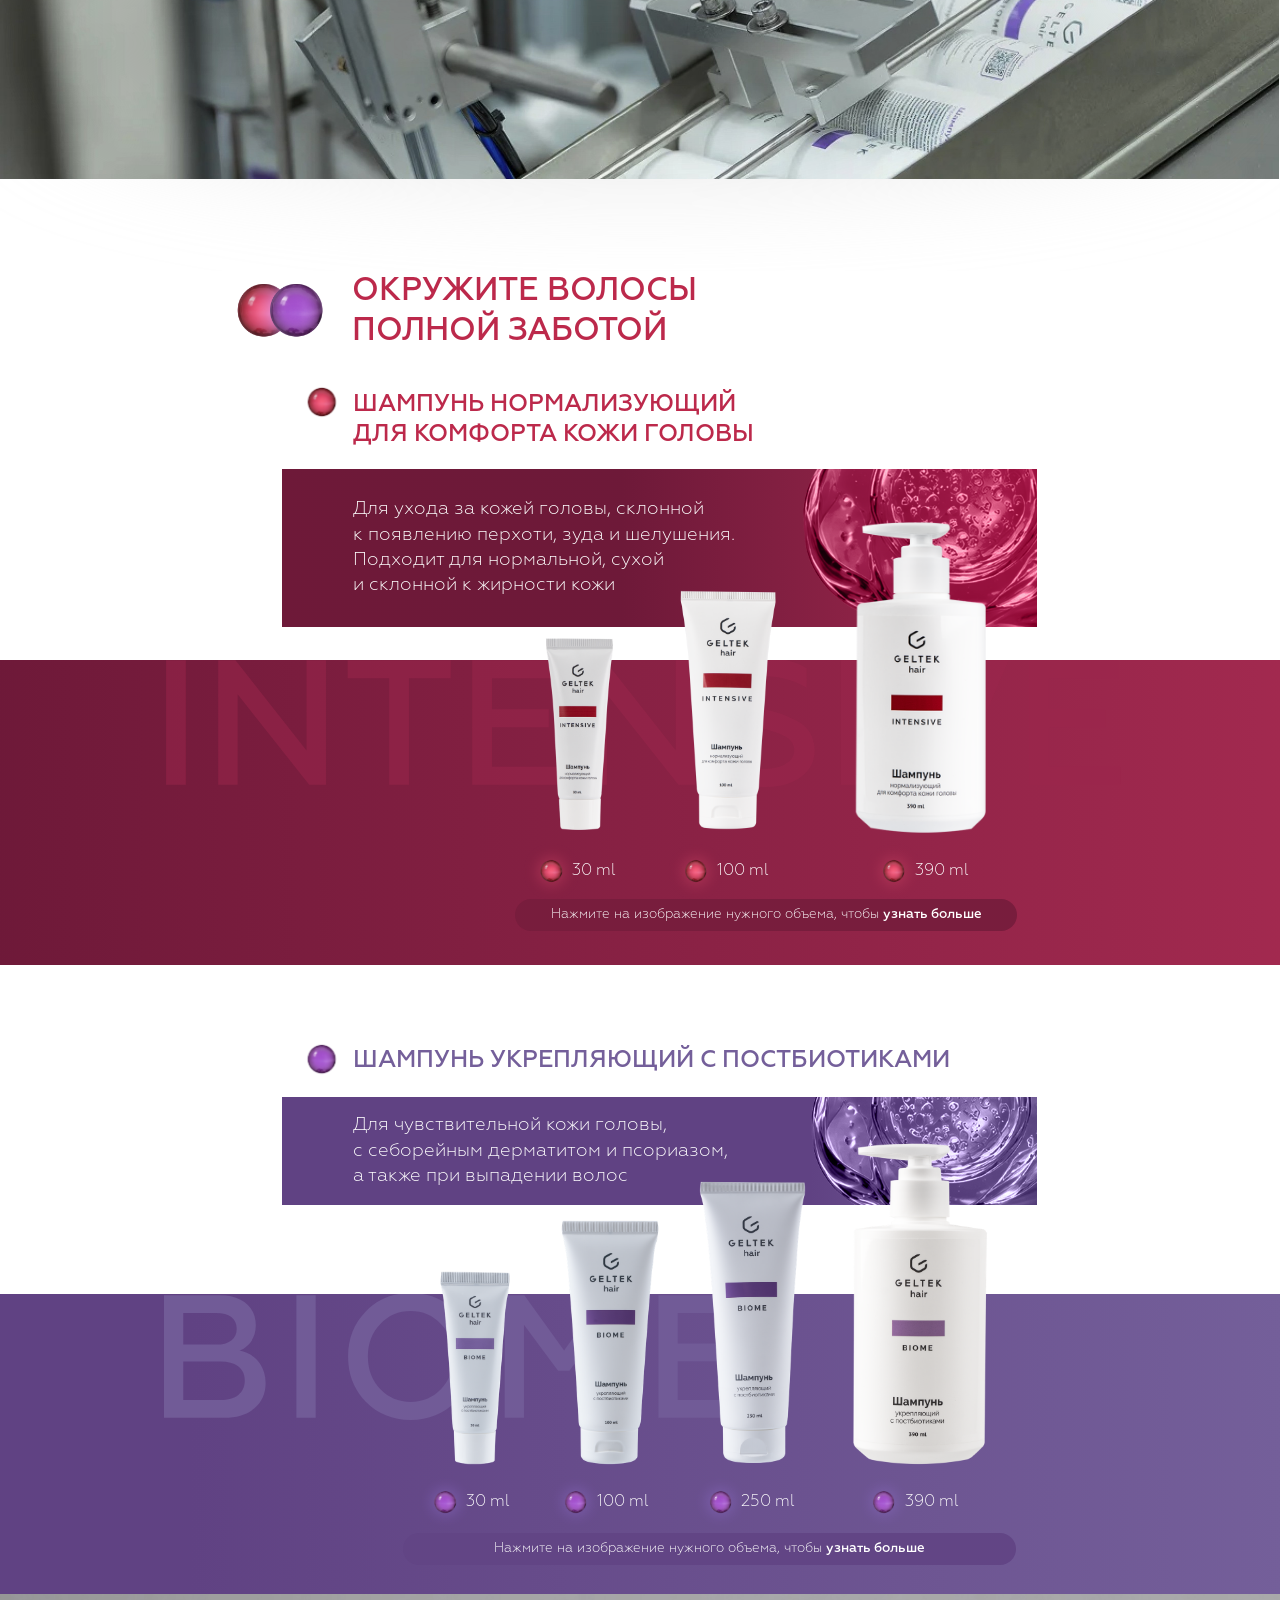
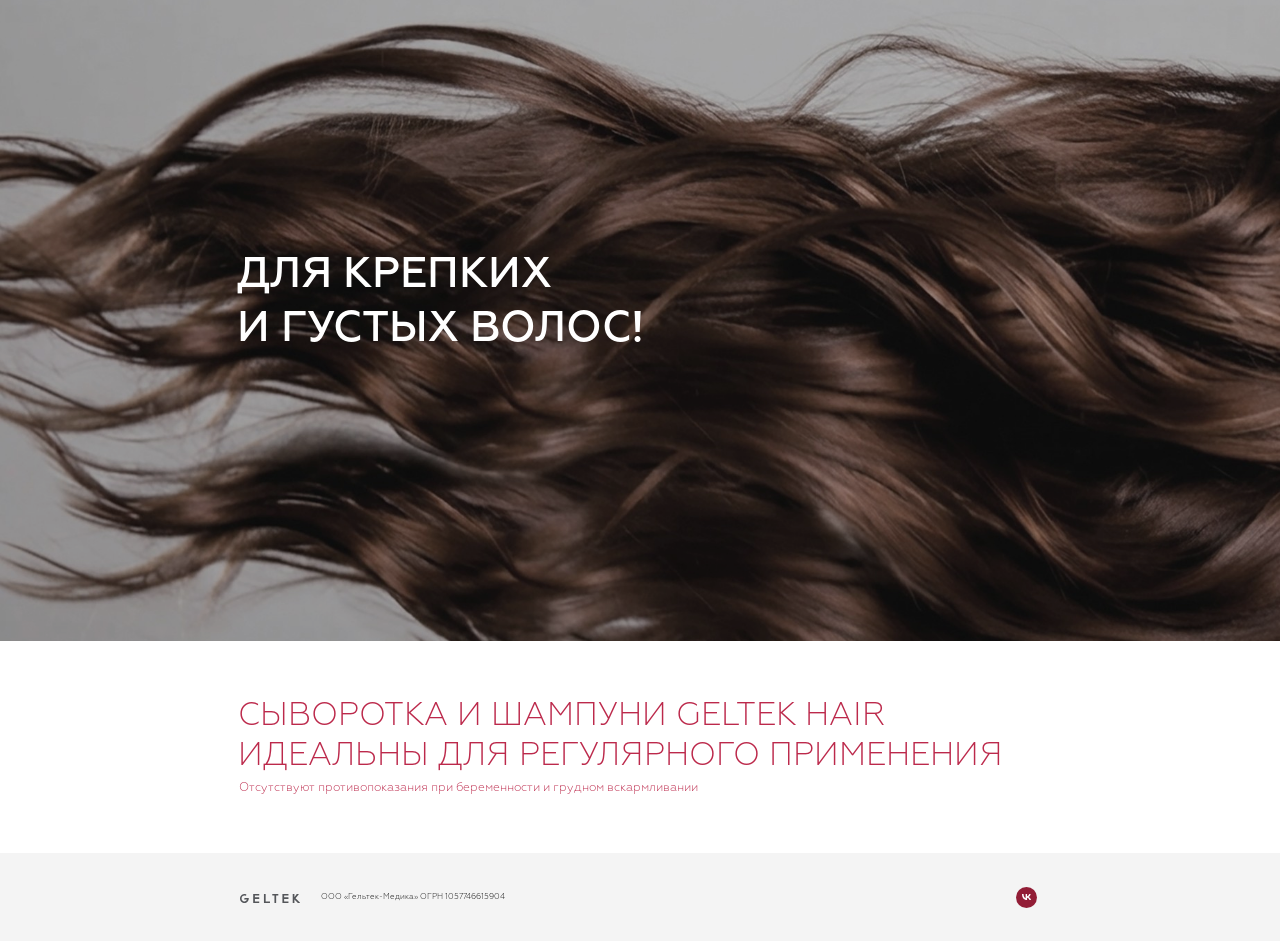
==== commit 1e196d05: "Блок «до/после»: линия движется вместе с каплей У капли и шара амплитуда движения по прокрутке, у ли" ====
--- a/index.html
+++ b/index.html
@@ -262,7 +262,10 @@
 
     <!-- капля-разделитель по центру: линия — статичная ось, шар (капля+блики) едет вместе с
          кругами до/после той же амплитудой -->
-    <div class="abs ba-line"></div>
+    <!-- Линия движется по прокрутке с той же амплитудой, что капля и шар: они образуют один
+         визуальный узел, и без общего движения линия переставала быть симметричной
+         относительно капли уже к середине прохода блока по экрану -->
+    <div class="abs ba-line" data-par="5.188"></div>
     <div class="abs ba-glow1" data-par="5.188"></div>
     <img class="abs ba-drop" src="assets/img/fig/drop-small.png" alt="" data-par="5.188">
     <div class="abs ba-glow2" data-par="5.188"></div>
--- a/style.css
+++ b/style.css
@@ -538,11 +538,10 @@
 .s7 .ba-after-label{left:66.6cqw;top:42.083cqw;width:8cqw}
 
 /* капля-разделитель по центру */
-/* Линия: по горизонтали — по центру капли (986,0; узел 137:338 стоит на 982,2, то есть левее).
-   По вертикали в макете она несимметрична относительно кругов «до» и «после»: выступает над ними
-   на 7 px и под ними на 22,9. Приведена к симметрии — по 15 px с каждой стороны, длина не
-   изменилась. Оба отступления от макета осознанные */
-.s7 .ba-line{left:51.328cqw;top:17.5cqw;width:1px;height:23.385cqw;background:rgba(255,255,255,.35);z-index:7}
+/* Линия центрирована по капле в обе стороны: по горизонтали 986,0, по вертикали её середина
+   совпадает с серединой капли — как на эталонной раскладке блока (выступ над каплей и под ней
+   одинаковый). Узел 137:338 в макете стоит левее и выше, длина линии не менялась */
+.s7 .ba-line{left:51.328cqw;top:17.76cqw;width:1px;height:23.385cqw;background:rgba(255,255,255,.35);z-index:7}
 /* блюр вдвое меньше макетного (137:340: radius 100, было 50) */
 .s7 .ba-glow1{left:46.667cqw;top:24.74cqw;width:9.323cqw;height:9.323cqw;border-radius:50%;
   background:#BB2444;filter:blur(5.208cqw);z-index:8}
@@ -821,7 +820,7 @@
 
 .m-s1 .m-title-sph{left:4.375cqw;top:0;width:19.063cqw;height:19.375cqw;z-index:4}
 .m-s1 .m-hero-title{left:24.063cqw;top:3.125cqw;width:67.813cqw;z-index:4;color:var(--wine);
-  font-weight:300;font-size:5.625cqw;line-height:1.25;text-transform:uppercase}
+  font-weight:300;font-size:5.625cqw;line-height:1.1;text-transform:uppercase}
 .m-s1 .m-hero-title .b{font-weight:500}
 
 .m-s1 .m-banner{left:4.375cqw;top:32.813cqw;width:90.938cqw;height:44.688cqw;z-index:4;overflow:hidden;
